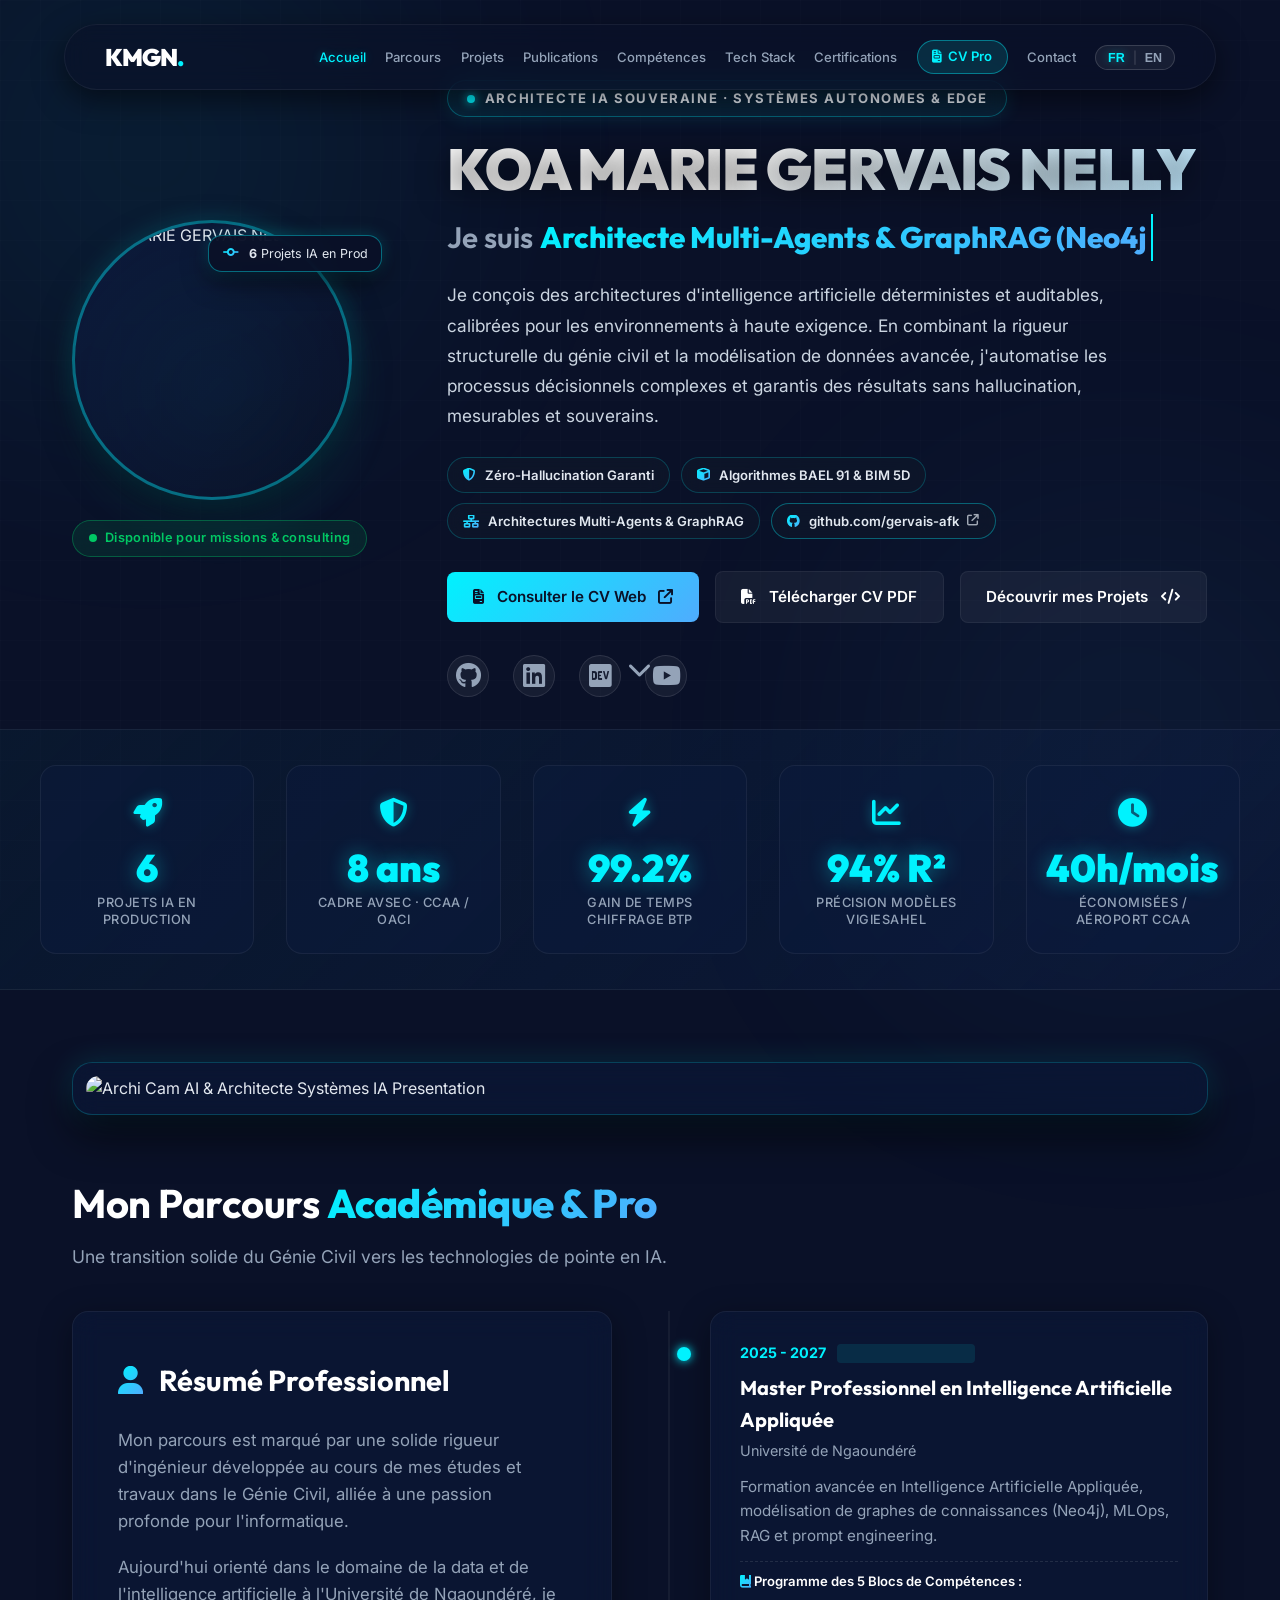
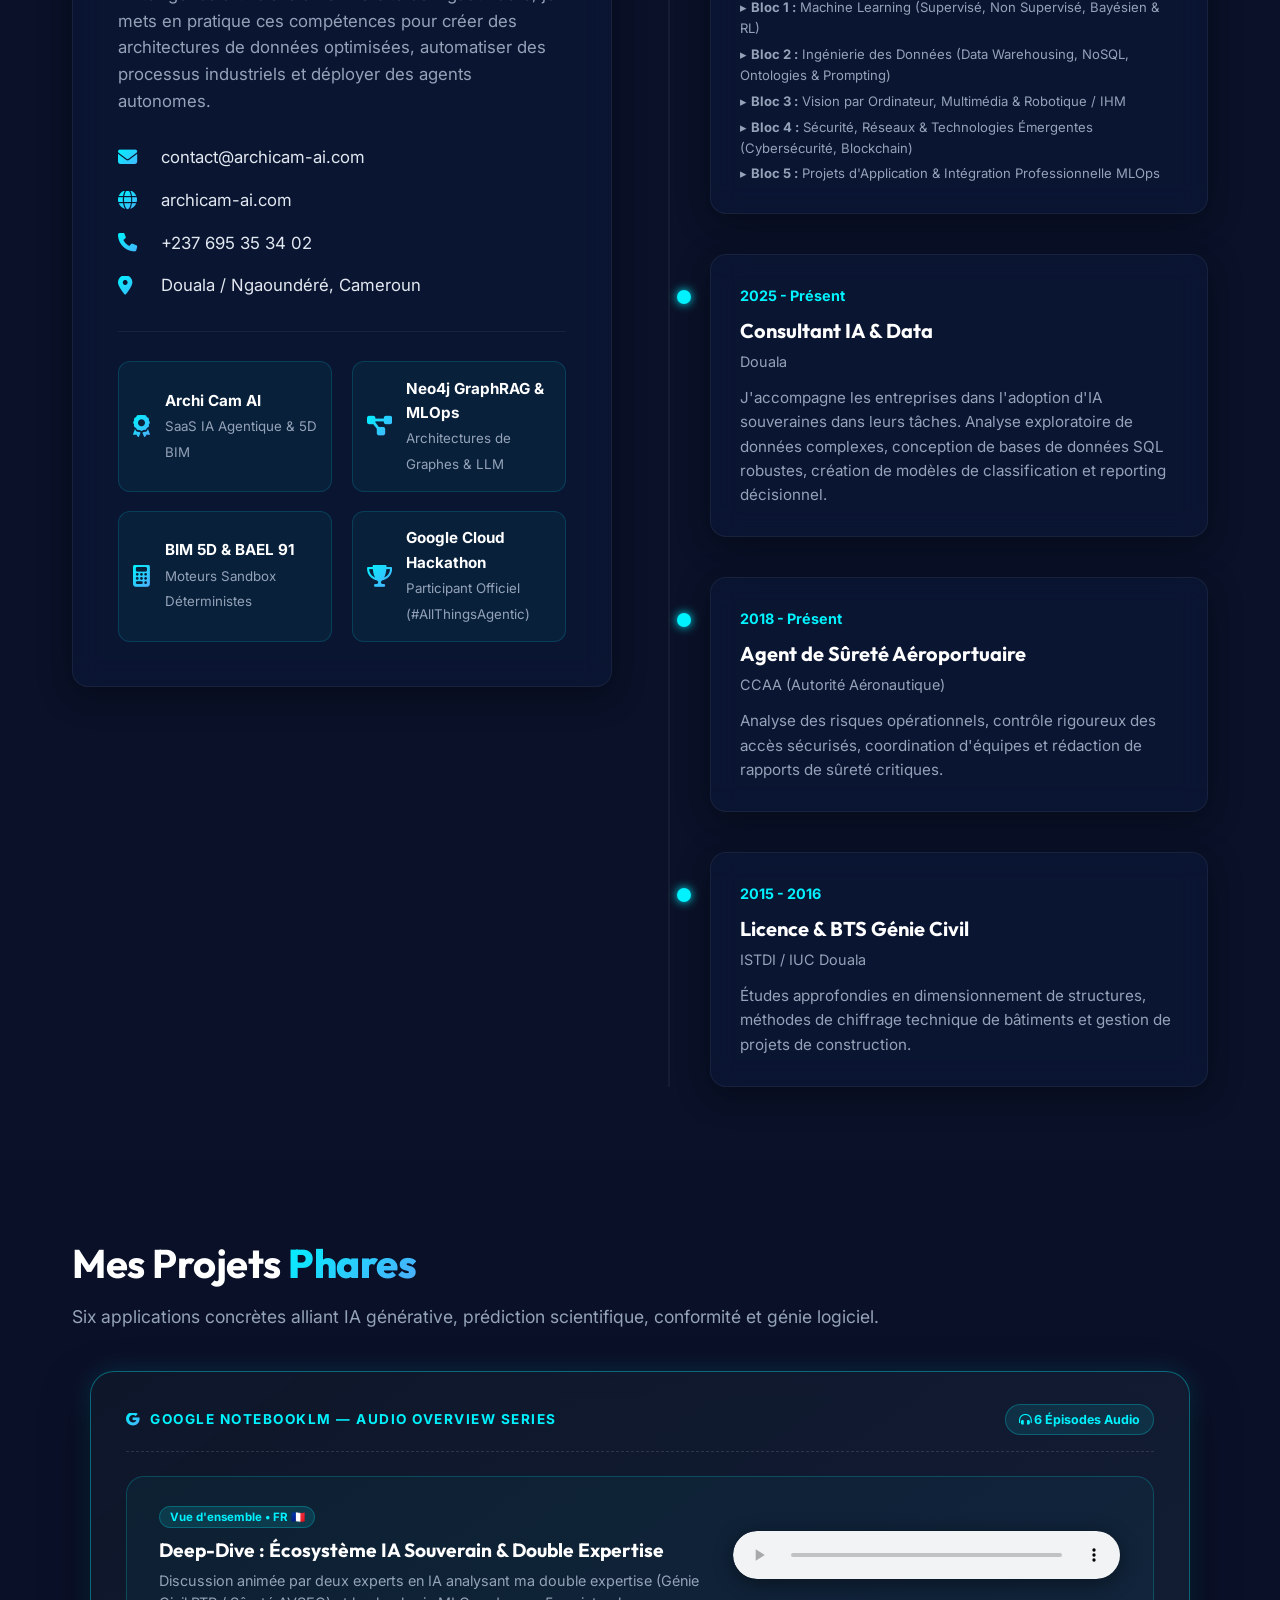
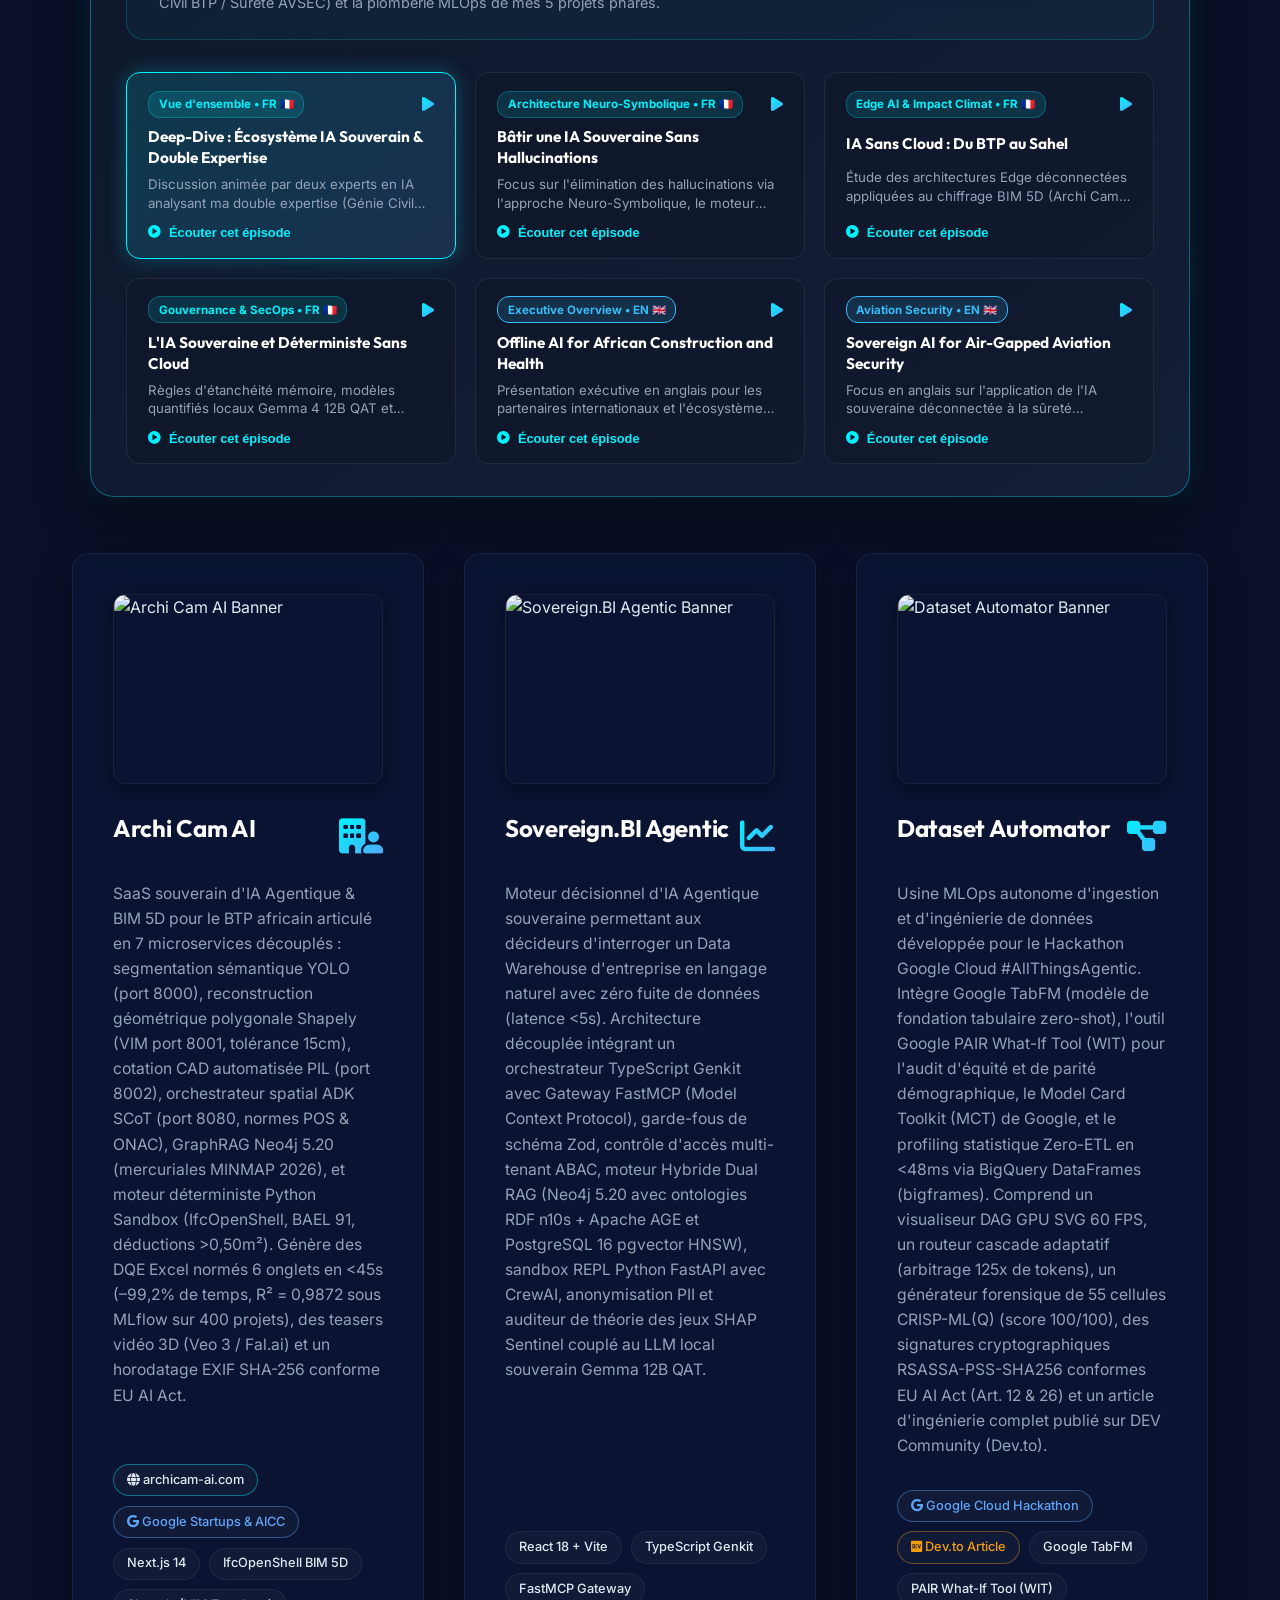
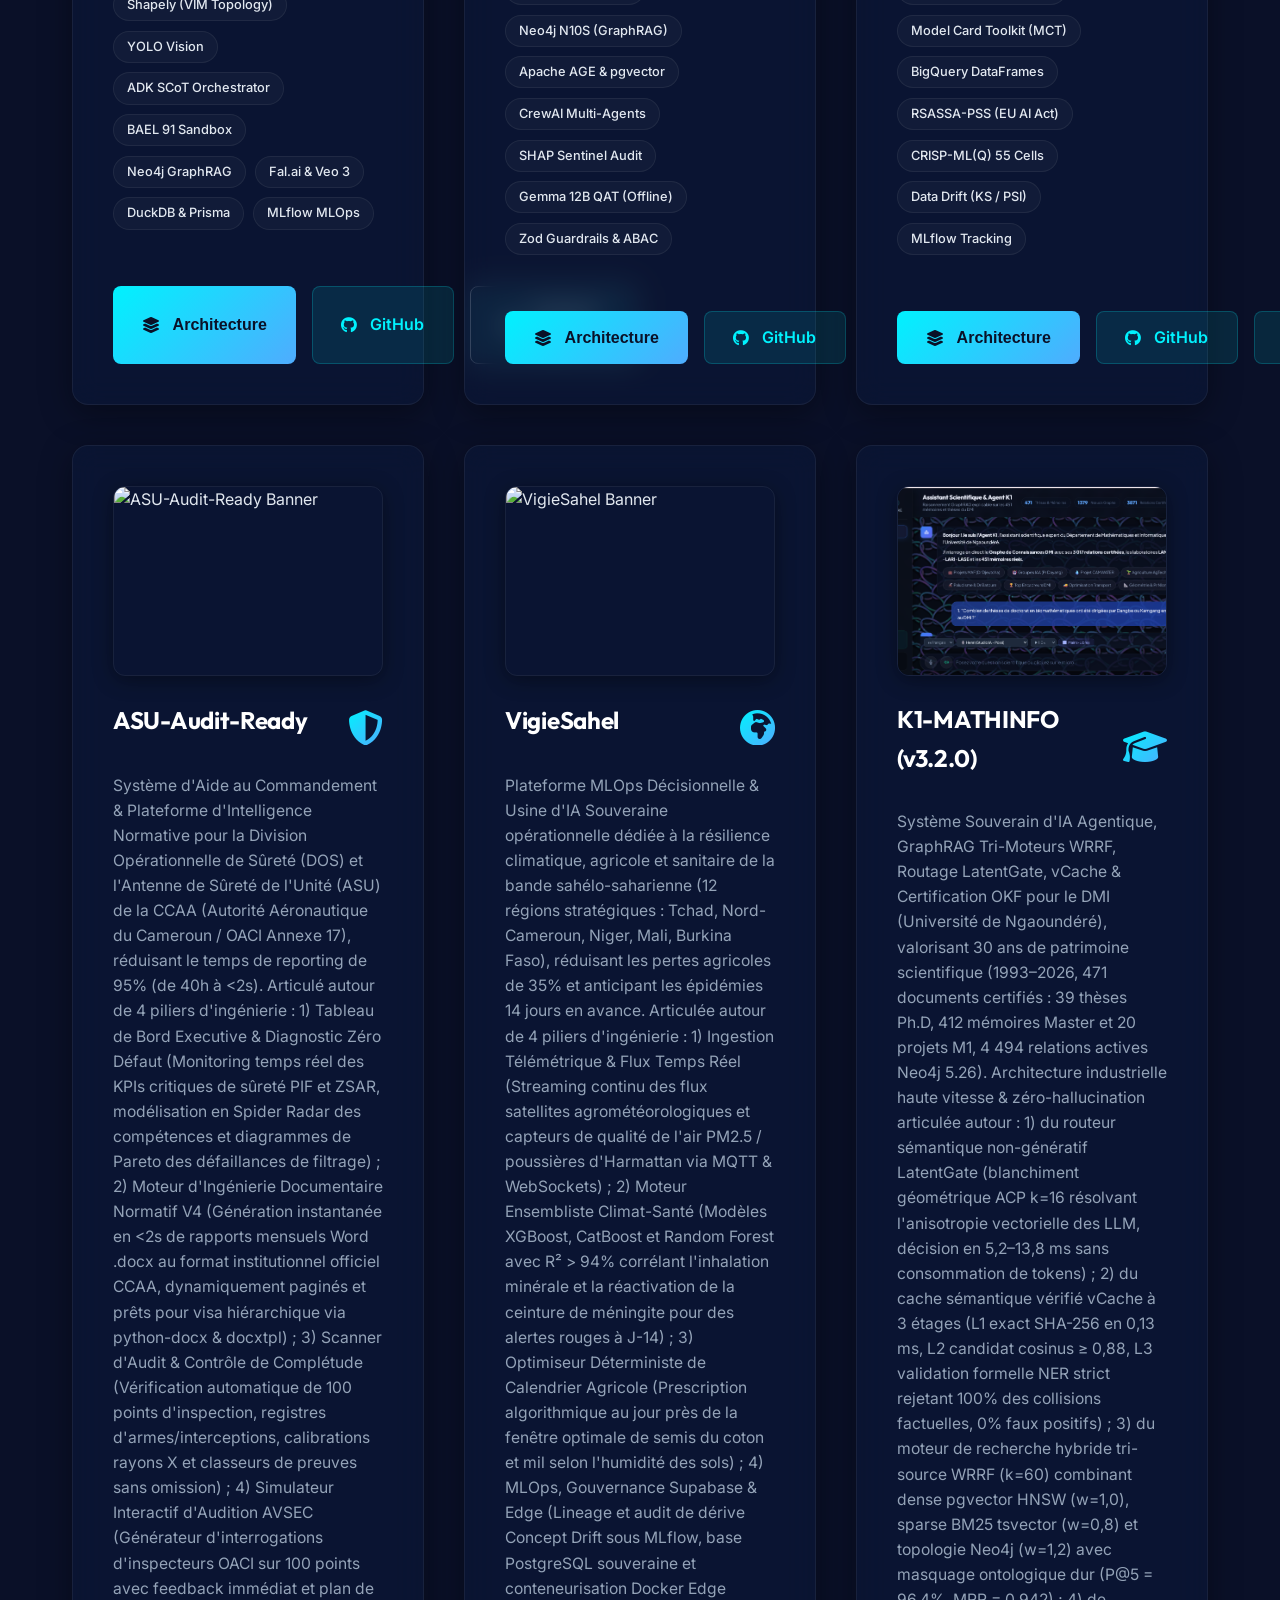
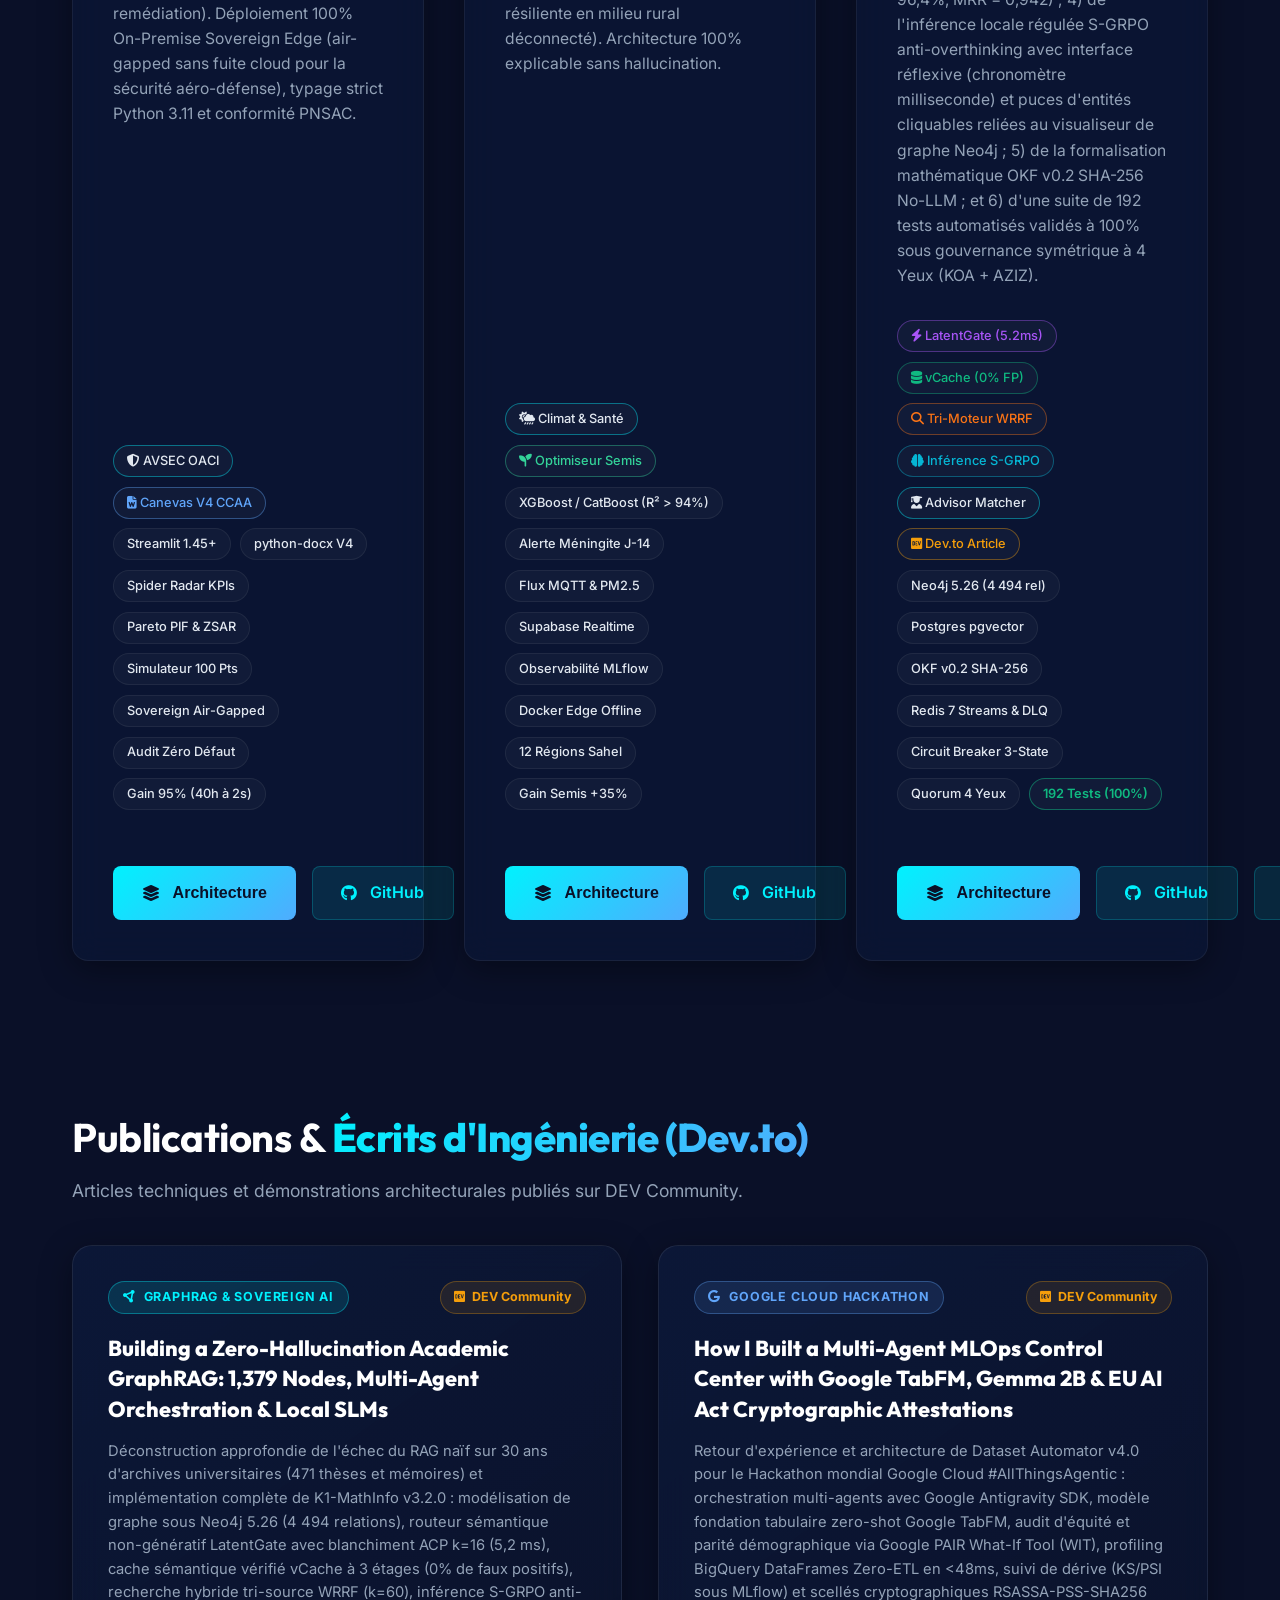
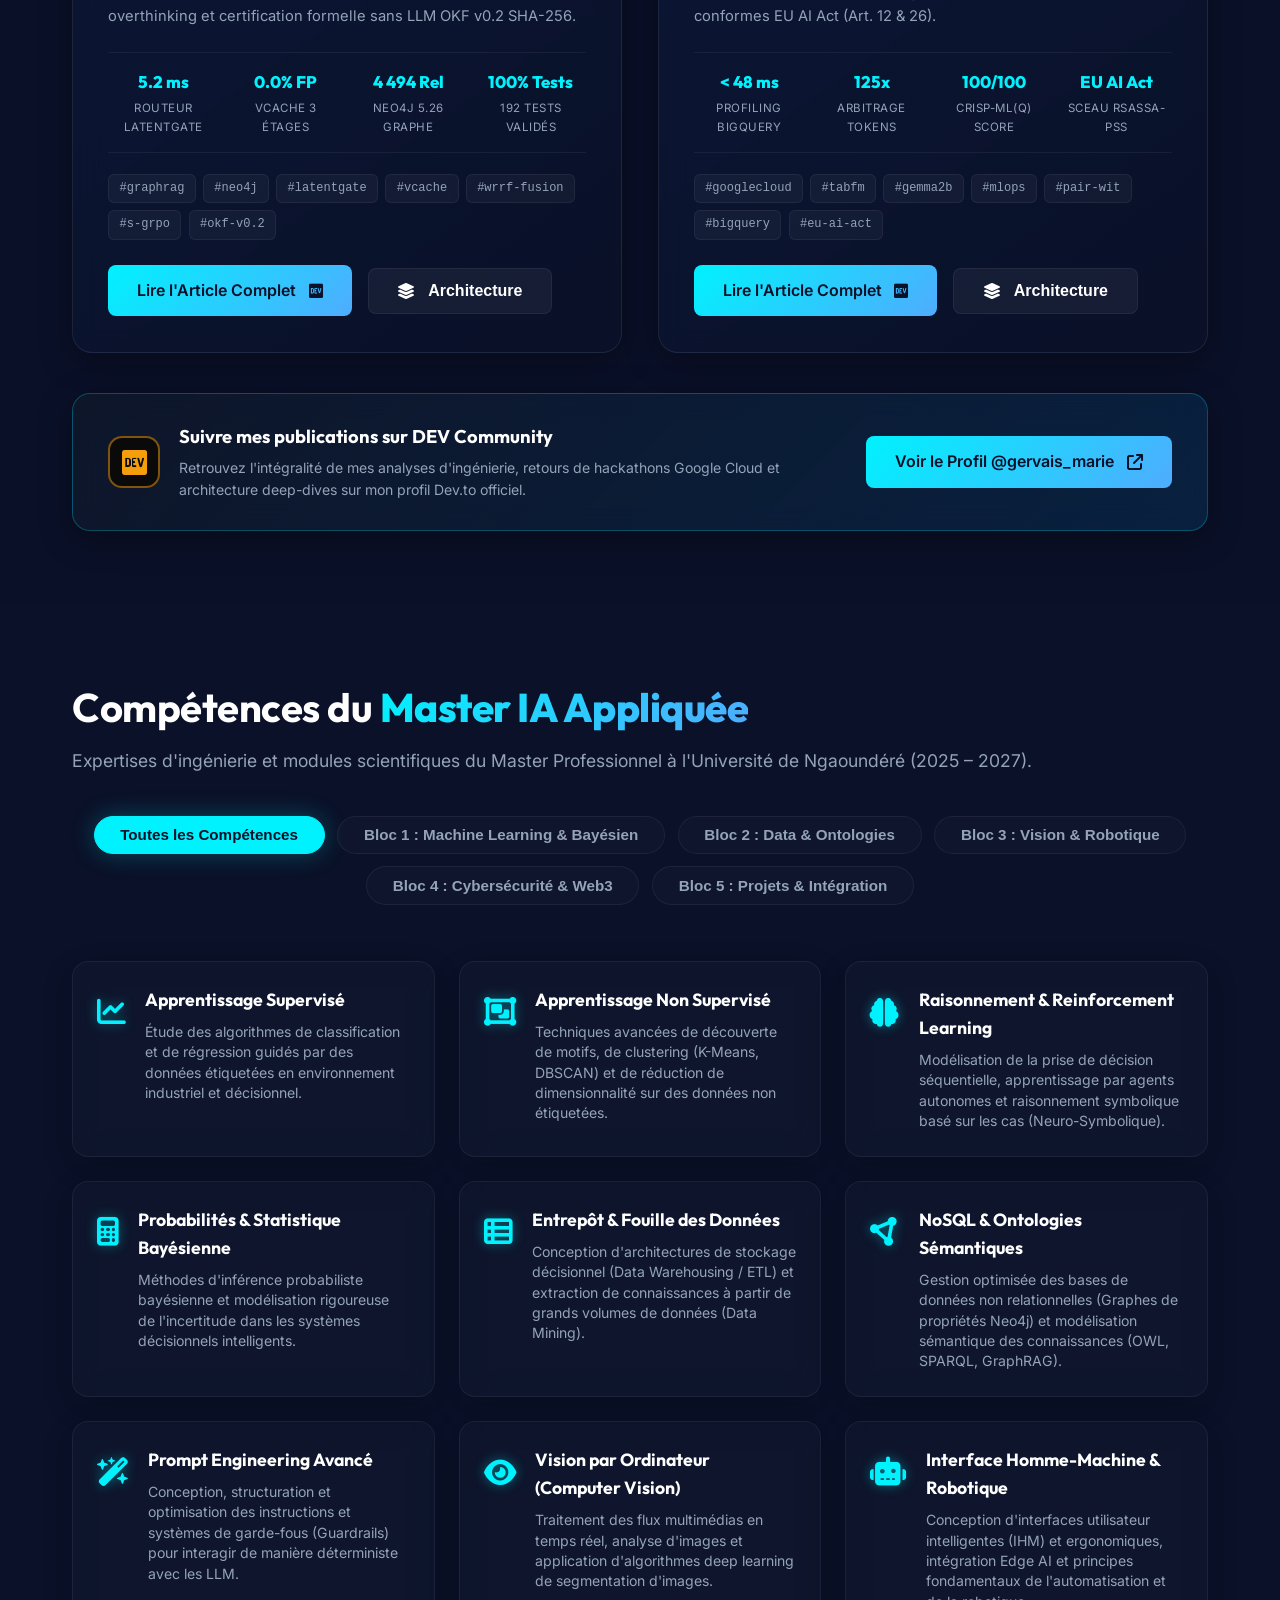
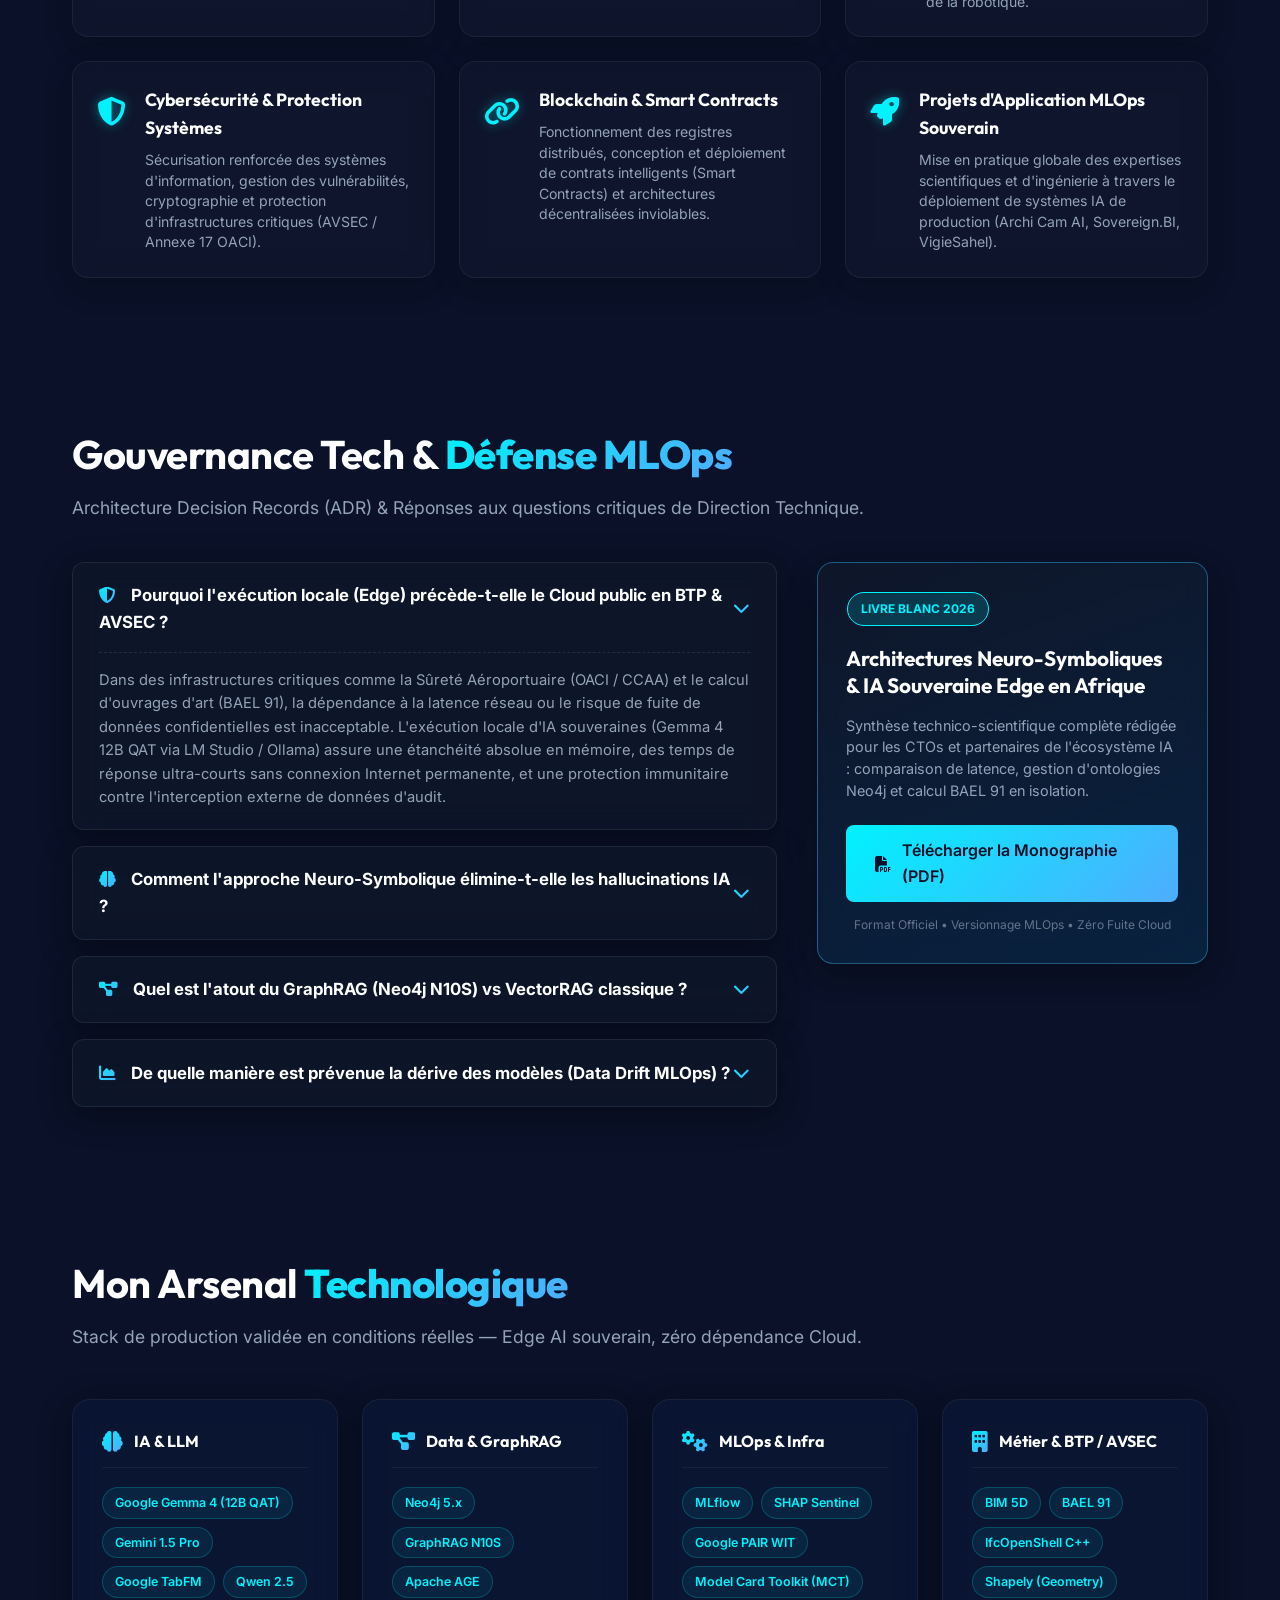
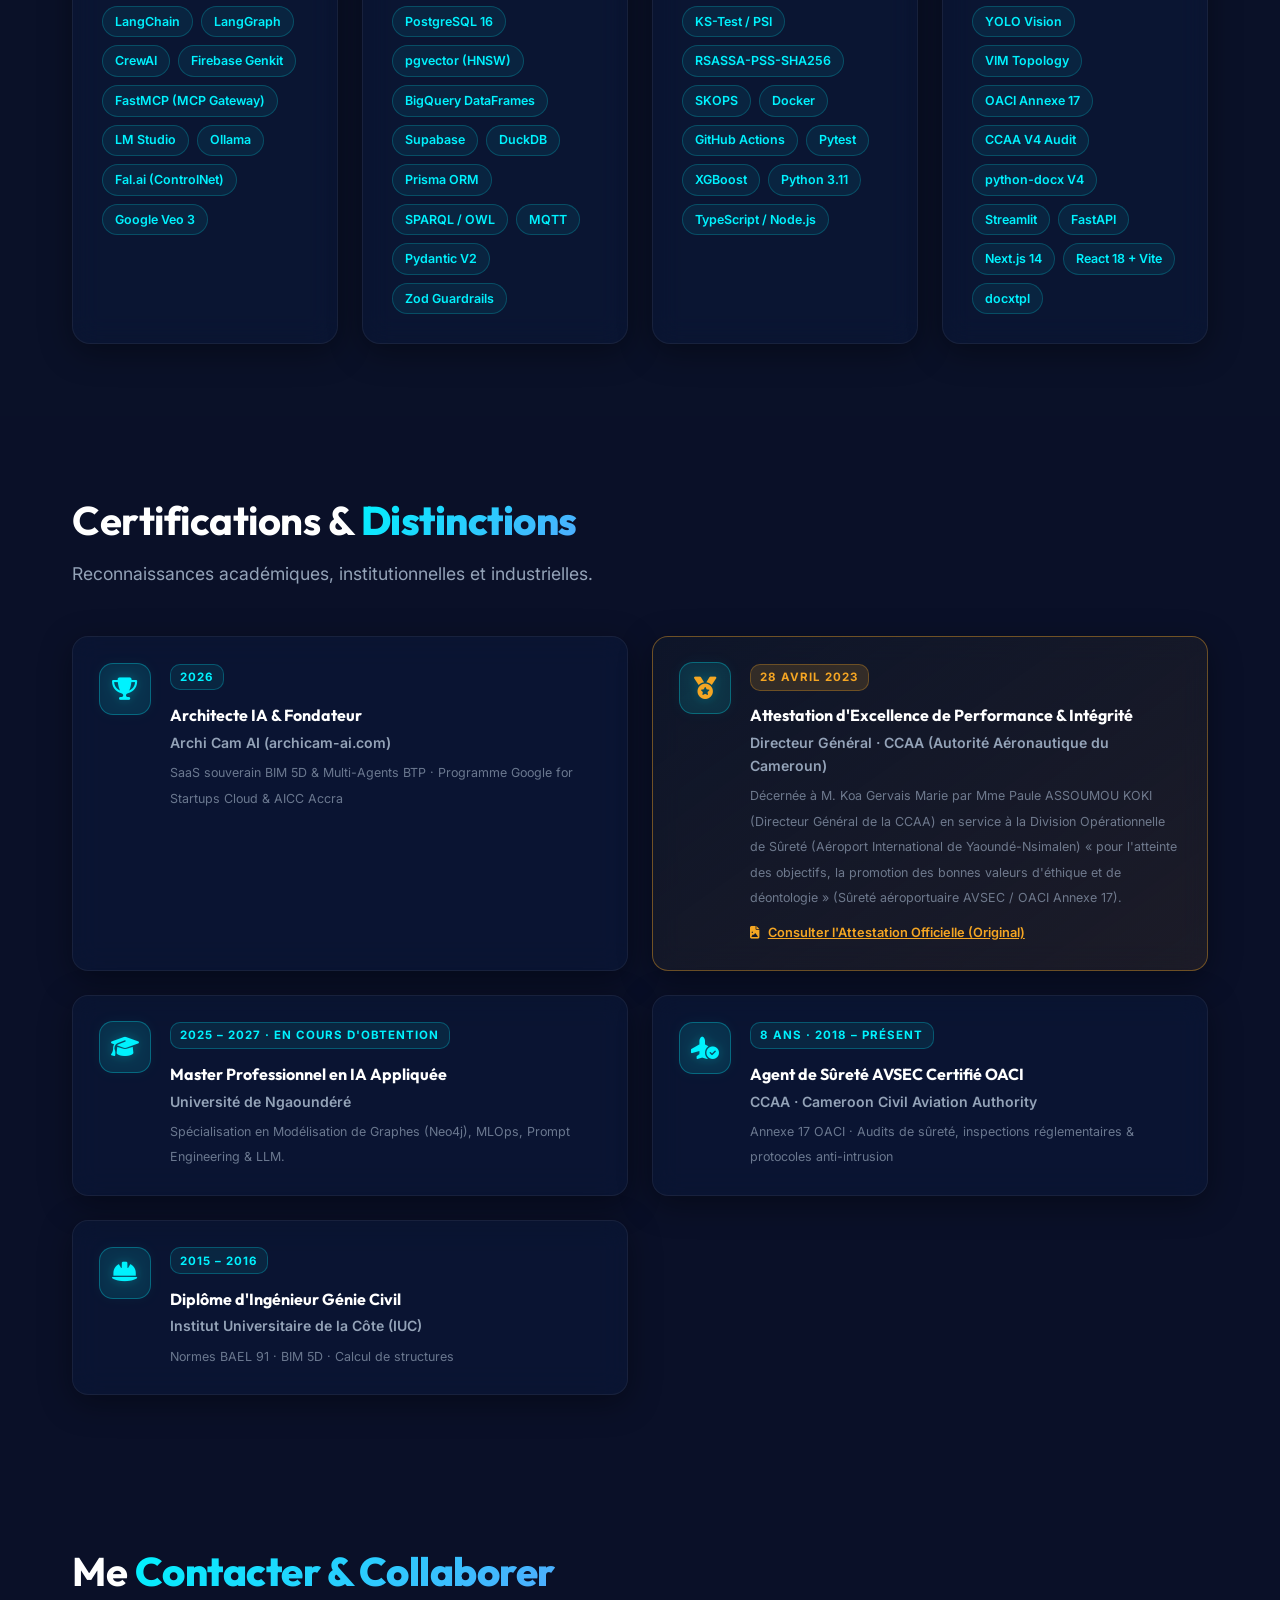
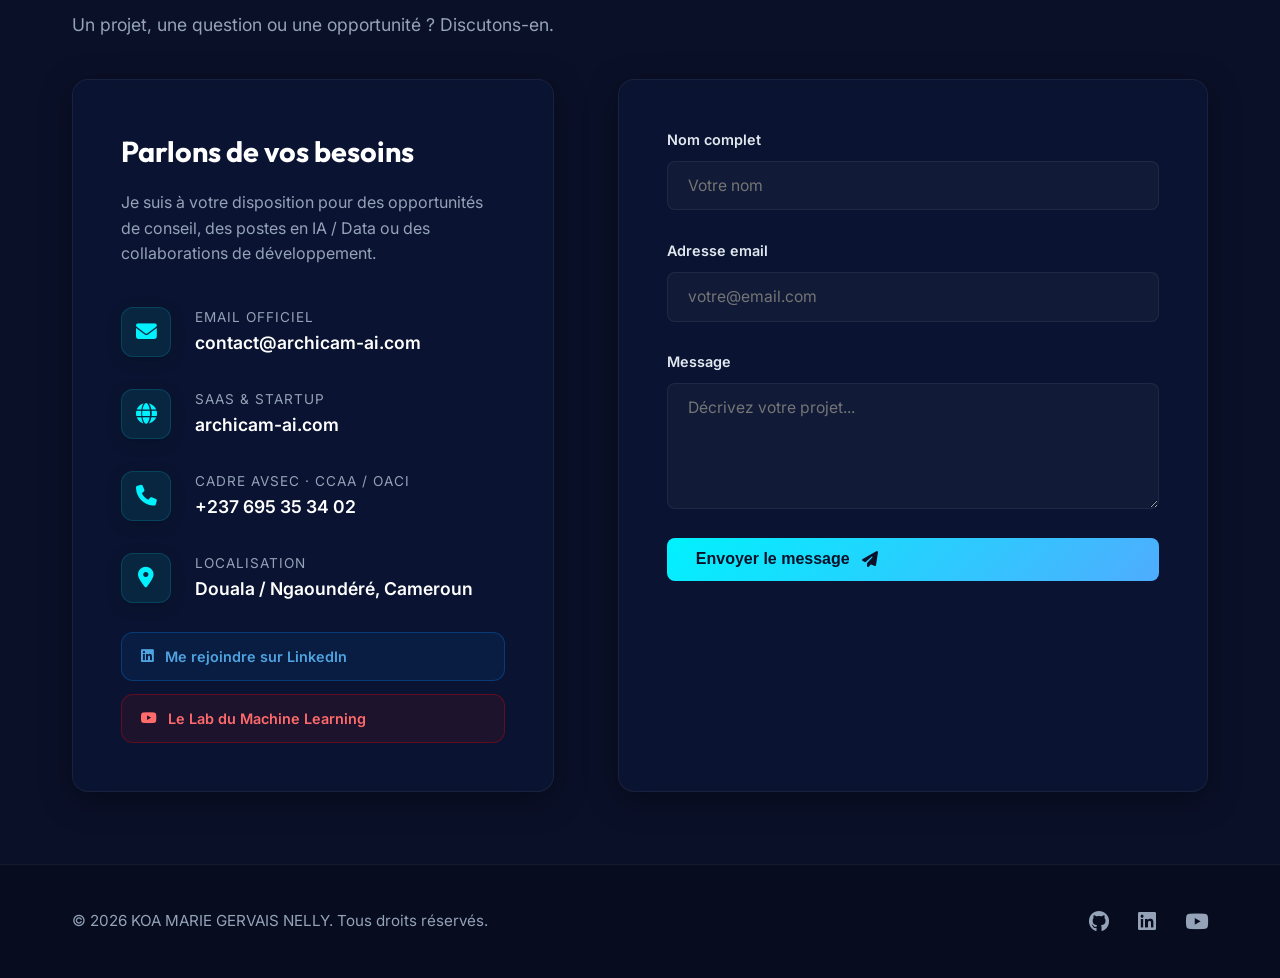
==== index.html @ c47a1c06 "feat: moderniser executive summary en Architecte Systemes IA & Data et synchroniser CVs" ====
<!DOCTYPE html>
<html lang="fr">
<head>
    <meta charset="UTF-8">
    <meta name="viewport" content="width=device-width, initial-scale=1.0">
    <title>KOA MARIE GERVAIS NELLY | Architecte Systèmes IA & Data</title>
    <meta name="description" content="Fondateur & Architecte d'Archi Cam AI. Expert en Architectures Multi-Agents, IA Souveraine, Neo4j GraphRAG, MLOps, BIM 5D et Sûreté Aviation (AVSEC CCAA).">
    <meta name="author" content="KOA MARIE GERVAIS NELLY">
    <meta name="theme-color" content="#0A1128">

    <!-- Open Graph / LinkedIn / WhatsApp / Facebook -->
    <meta property="og:type" content="website">
    <meta property="og:url" content="https://portfolio-gervais.vercel.app/">
    <meta property="og:title" content="KOA MARIE GERVAIS NELLY | Architecte Systèmes IA & Data">
    <meta property="og:description" content="Fondateur & Architecte Archi Cam AI · Neo4j GraphRAG · Edge AI Souverain · BIM 5D · AVSEC CCAA. 5 systèmes IA en production avec ROI mesurables.">
    <meta property="og:image" content="https://portfolio-gervais.vercel.app/assets/images/hero_presentation.jpeg">
    <meta property="og:image:width" content="1200">
    <meta property="og:image:height" content="630">
    <meta property="og:locale" content="fr_FR">
    <meta property="og:site_name" content="Portfolio KOA MARIE GERVAIS NELLY">

    <!-- Twitter Card -->
    <meta name="twitter:card" content="summary_large_image">
    <meta name="twitter:title" content="KOA MARIE GERVAIS NELLY | Architecte Systèmes IA & Data">
    <meta name="twitter:description" content="Fondateur & Architecte Archi Cam AI · Architecte Systèmes IA · 5 systèmes IA souverains en production.">
    <meta name="twitter:image" content="https://portfolio-gervais.vercel.app/assets/images/hero_presentation.jpeg">

    <!-- Favicon SVG -->
    <link rel="icon" type="image/svg+xml" href="data:image/svg+xml,<svg xmlns='http://www.w3.org/2000/svg' viewBox='0 0 100 100'><rect width='100' height='100' rx='20' fill='%230A1128'/><text x='50' y='68' font-family='Arial Black,sans-serif' font-size='52' font-weight='900' text-anchor='middle' fill='%2300F2FE'>G</text></svg>">

    <!-- Google Fonts -->
    <link rel="preconnect" href="https://fonts.googleapis.com">
    <link rel="preconnect" href="https://fonts.gstatic.com" crossorigin>
    <link href="https://fonts.googleapis.com/css2?family=Inter:wght@300;400;500;600;700&family=Outfit:wght@300;400;600;700;900&display=swap" rel="stylesheet">
    <!-- FontAwesome for Icons -->
    <link rel="stylesheet" href="https://cdnjs.cloudflare.com/ajax/libs/font-awesome/6.4.0/css/all.min.css">
    <!-- Custom CSS -->
    <link rel="stylesheet" href="style.css">
</head>
<body>

    <!-- Background Decoration Grid & Lights -->
    <div class="bg-glow bg-glow-1"></div>
    <div class="bg-glow bg-glow-2"></div>
    <div class="bg-grid"></div>

    <!-- Navigation Bar -->
    <nav class="navbar">
        <div class="nav-container">
            <a href="#hero" class="nav-logo">KMGN<span class="dot">.</span></a>
            <ul class="nav-links">
                <li><a href="#hero" class="active" data-i18n="nav_home">Accueil</a></li>
                <li><a href="#about" data-i18n="nav_about">Parcours</a></li>
                <li><a href="#projects" data-i18n="nav_projects">Projets</a></li>
                <li><a href="#publications" data-i18n="nav_publications">Publications</a></li>
                <li><a href="#skills" data-i18n="nav_skills">Compétences</a></li>
                <li><a href="#stack" data-i18n="nav_stack">Tech Stack</a></li>
                <li><a href="#certifications" data-i18n="nav_certifications">Certifications</a></li>
                <li><a href="cv.html" target="_blank" class="nav-cv-btn"><i class="fa-solid fa-file-invoice"></i> <span data-i18n="nav_cv">CV Pro</span></a></li>
                <li><a href="#contact" data-i18n="nav_contact">Contact</a></li>
                <li class="nav-lang-item">
                    <div class="nav-lang-switcher">
                        <button class="lang-switch-btn active" id="btnNavFr" onclick="switchLanguage('fr')">FR</button>
                        <span class="lang-divider">|</span>
                        <button class="lang-switch-btn" id="btnNavEn" onclick="switchLanguage('en')">EN</button>
                    </div>
                </li>
            </ul>
            <div class="nav-toggle" id="navToggle">
                <i class="fa-solid fa-bars"></i>
            </div>
        </div>
    </nav>

    <!-- Hero Section -->
    <section id="hero" class="hero-section">
        <div class="hero-container">
            <div class="hero-avatar-area">
                <div class="avatar-glow"></div>
                <div class="avatar-circle">
                    <img src="assets/images/profile_headshot_circular.jpeg" alt="KOA MARIE GERVAIS NELLY" class="hero-avatar-img">
                </div>
                <div class="avatar-floating-badge">
                    <i class="fa-solid fa-code-commit text-neon"></i>
                    <span><strong>6</strong> Projets IA en Prod</span>
                </div>
                <div class="availability-badge">
                    <span class="availability-dot"></span>
                    <span data-i18n="status_badge">Disponible pour missions &amp; consulting</span>
                </div>
            </div>
            <div class="hero-content">
                <div class="hero-tag-badge">
                    <span class="tag-pulse-dot"></span>
                    <span class="hero-tag" data-i18n="hero_tag">Architecte IA Souveraine · Systèmes Autonomes &amp; Edge</span>
                </div>
                <h1 class="hero-title">KOA MARIE GERVAIS NELLY</h1>
                <h2 class="hero-subtitle"><span data-i18n="hero_subtitle_prefix">Je suis </span><span id="typewriter" class="text-neon"></span></h2>
                <p class="hero-description" data-i18n="hero_desc">
                    Je conçois des architectures d'intelligence artificielle déterministes et auditables, calibrées pour les environnements à haute exigence. En combinant la rigueur structurelle du génie civil et la modélisation de données avancée, j'automatise les processus décisionnels complexes et garantis des résultats sans hallucination, mesurables et souverains.
                </p>
                <div class="hero-pills">
                    <span class="hero-pill"><i class="fa-solid fa-shield-halved text-neon"></i> <span data-i18n="hero_pill_1">Zéro-Hallucination Garanti</span></span>
                    <span class="hero-pill"><i class="fa-solid fa-cube text-neon"></i> <span data-i18n="hero_pill_2">Algorithmes BAEL 91 &amp; BIM 5D</span></span>
                    <span class="hero-pill"><i class="fa-solid fa-network-wired text-neon"></i> <span data-i18n="hero_pill_3">Architectures Multi-Agents &amp; GraphRAG</span></span>
                    <a href="https://github.com/gervais-afk" target="_blank" class="hero-pill hero-pill-link"><i class="fa-brands fa-github text-neon"></i> <span>github.com/gervais-afk</span> <i class="fa-solid fa-arrow-up-right-from-square pill-arrow"></i></a>
                </div>
                <div class="hero-buttons">
                    <a href="cv.html" target="_blank" class="btn btn-primary"><i class="fa-solid fa-file-invoice"></i> <span data-i18n="btn_cv_web">Consulter le CV Web</span> <i class="fa-solid fa-arrow-up-right-from-square"></i></a>
                    <a id="heroDownloadCv" href="KOA_MARIE_GERVAIS_NELLY_CV%20FR.pdf" target="_blank" class="btn btn-secondary"><i class="fa-solid fa-file-pdf"></i> <span data-i18n="btn_cv_pdf">Télécharger CV PDF</span></a>
                    <a href="#projects" class="btn btn-secondary"><span data-i18n="btn_projects">Découvrir mes Projets</span> <i class="fa-solid fa-code"></i></a>
                </div>
                <div class="hero-social-icons">
                    <a href="https://github.com/gervais-afk" target="_blank" title="GitHub - gervais-afk"><i class="fa-brands fa-github"></i></a>
                    <a href="https://www.linkedin.com/in/marie-gervais-koa" target="_blank" title="LinkedIn - Gervais Koa" class="linkedin-link"><i class="fa-brands fa-linkedin"></i></a>
                    <a href="https://dev.to/gervais_marie" target="_blank" title="DEV Community - Gervais Marie" class="devto-link"><i class="fa-brands fa-dev"></i></a>
                    <a href="https://www.youtube.com/channel/UCghSe-2vRGK4NOM7LLPyOAw" target="_blank" title="YouTube - Le Lab du Machine Learning" class="youtube-link"><i class="fa-brands fa-youtube"></i></a>
                </div>
            </div>
        </div>
        <div class="scroll-down">
            <a href="#about"><i class="fa-solid fa-chevron-down"></i></a>
        </div>
    </section>

    <!-- ===== STATS COUNTER SECTION ===== -->
    <section class="stats-section">
        <div class="stats-container">
            <div class="stat-item animate-on-scroll">
                <div class="stat-icon"><i class="fa-solid fa-rocket"></i></div>
                <div class="stat-number" data-target="6" data-suffix="">0</div>
                <div class="stat-label" data-i18n="stat_1_label">Projets IA en Production</div>
            </div>
            <div class="stat-item animate-on-scroll">
                <div class="stat-icon"><i class="fa-solid fa-shield-halved"></i></div>
                <div class="stat-number" data-target="8" data-suffix=" ans">0</div>
                <div class="stat-label" data-i18n="stat_2_label">Cadre AVSEC · CCAA / OACI</div>
            </div>
            <div class="stat-item animate-on-scroll">
                <div class="stat-icon"><i class="fa-solid fa-bolt"></i></div>
                <div class="stat-number" data-target="99" data-suffix=".2%">0</div>
                <div class="stat-label" data-i18n="stat_3_label">Gain de temps chiffrage BTP</div>
            </div>
            <div class="stat-item animate-on-scroll">
                <div class="stat-icon"><i class="fa-solid fa-chart-line"></i></div>
                <div class="stat-number" data-target="94" data-suffix="% R²">0</div>
                <div class="stat-label" data-i18n="stat_4_label">Précision modèles VigieSahel</div>
            </div>
            <div class="stat-item animate-on-scroll">
                <div class="stat-icon"><i class="fa-solid fa-clock"></i></div>
                <div class="stat-number" data-target="40" data-suffix="h/mois">0</div>
                <div class="stat-label" data-i18n="stat_5_label">Économisées / Aéroport CCAA</div>
            </div>
        </div>
    </section>

    <!-- About & Timeline Section -->
    <section id="about" class="section">
        <div class="container">
            <!-- Feature Hero Presentation Banner -->
            <div class="hero-presentation-banner glass text-center mb-5">
                <img src="assets/images/hero_presentation.jpeg" alt="Archi Cam AI &amp; Architecte Systèmes IA Presentation" class="hero-presentation-img">
            </div>

            <h2 class="section-title text-center" data-i18n="about_title">Mon Parcours <span class="text-neon">Académique &amp; Pro</span></h2>
            <p class="section-subtitle text-center" data-i18n="about_subtitle">Une transition solide du Génie Civil vers les technologies de pointe en IA.</p>
            
            <div class="about-grid">
                <div class="about-card glass">
                    <h3><i class="fa-solid fa-user text-neon"></i> <span data-i18n="about_summary_title">Résumé Professionnel</span></h3>
                    <p data-i18n="about_p1">
                        Mon parcours est marqué par une solide rigueur d'ingénieur développée au cours de mes études et travaux dans le Génie Civil, alliée à une passion profonde pour l'informatique. 
                    </p>
                    <p data-i18n="about_p2">
                        Aujourd'hui orienté dans le domaine de la data et de l'intelligence artificielle à l'Université de Ngaoundéré, je mets en pratique ces compétences pour créer des architectures de données optimisées, automatiser des processus industriels et déployer des agents autonomes.
                    </p>
                    <div class="personal-info">
                        <div class="info-item"><i class="fa-solid fa-envelope text-neon"></i> <span>contact@archicam-ai.com</span></div>
                        <div class="info-item"><i class="fa-solid fa-globe text-neon"></i> <span>archicam-ai.com</span></div>
                        <div class="info-item"><i class="fa-solid fa-phone text-neon"></i> <span>+237 695 35 34 02</span></div>
                        <div class="info-item"><i class="fa-solid fa-location-dot text-neon"></i> <span data-i18n="about_loc">Douala / Ngaoundéré, Cameroun</span></div>
                    </div>

                    <!-- Key Highlights & Metrics Badge Block -->
                    <div class="about-metrics-block">
                        <div class="metric-badge-item">
                            <i class="fa-solid fa-award text-neon"></i>
                            <div>
                                <strong style="color:#FFFFFF; display:block; font-size:0.95rem;" data-i18n="about_m1_title">Archi Cam AI</strong>
                                <small style="color:var(--text-muted);" data-i18n="about_m1_sub">SaaS IA Agentique &amp; 5D BIM</small>
                            </div>
                        </div>
                        <div class="metric-badge-item">
                            <i class="fa-solid fa-diagram-project text-neon"></i>
                            <div>
                                <strong style="color:#FFFFFF; display:block; font-size:0.95rem;" data-i18n="about_m2_title">Neo4j GraphRAG &amp; MLOps</strong>
                                <small style="color:var(--text-muted);" data-i18n="about_m2_sub">Architectures de Graphes &amp; LLM</small>
                            </div>
                        </div>
                        <div class="metric-badge-item">
                            <i class="fa-solid fa-calculator text-neon"></i>
                            <div>
                                <strong style="color:#FFFFFF; display:block; font-size:0.95rem;" data-i18n="about_m3_title">BIM 5D &amp; BAEL 91</strong>
                                <small style="color:var(--text-muted);" data-i18n="about_m3_sub">Moteurs Sandbox Déterministes</small>
                            </div>
                        </div>
                        <div class="metric-badge-item">
                            <i class="fa-solid fa-trophy text-neon"></i>
                            <div>
                                <strong style="color:#FFFFFF; display:block; font-size:0.95rem;" data-i18n="about_m4_title">Google Cloud Hackathon</strong>
                                <small style="color:var(--text-muted);" data-i18n="about_m4_sub">Candidature Officielle (#AllThingsAgentic)</small>
                            </div>
                        </div>
                    </div>
                </div>

                <div class="timeline-container">
                    <!-- Timeline Item 1 -->
                    <div class="timeline-item glass">
                        <div class="timeline-dot"></div>
                        <div class="timeline-date">2025 - 2027 <span class="badge-status text-neon" style="font-size: 0.75rem; background: rgba(0, 242, 254, 0.1); padding: 0.15rem 0.4rem; border-radius: 4px; margin-left: 0.5rem;" data-i18n="about_badge_status">En cours d'obtention</span></div>
                        <h4 class="timeline-title" data-i18n="t1_title">Master Professionnel en Intelligence Artificielle Appliquée</h4>
                        <span class="timeline-location" data-i18n="t1_school">Université de Ngaoundéré</span>
                        <p data-i18n="t1_desc">Formation avancée en Intelligence Artificielle Appliquée, modélisation de graphes de connaissances (Neo4j), MLOps, RAG et prompt engineering.</p>
                        <div class="course-list" style="margin-top: 0.8rem; font-size: 0.82rem; border-top: 1px dashed rgba(255,255,255,0.1); padding-top: 0.6rem;">
                            <div style="font-weight: 600; color: #FFFFFF; margin-bottom: 0.3rem;"><i class="fa-solid fa-book-bookmark text-neon"></i> <span data-i18n="t1_blocs_title">Programme des 5 Blocs de Compétences :</span></div>
                            <ul style="list-style: none; padding-left: 0; display: grid; grid-template-columns: 1fr; gap: 0.3rem; color: var(--text-muted);">
                                <li data-i18n="t1_b1">▸ <strong>Bloc 1 :</strong> Machine Learning (Supervisé, Non Supervisé, Bayésien &amp; RL)</li>
                                <li data-i18n="t1_b2">▸ <strong>Bloc 2 :</strong> Ingénierie des Données (Data Warehousing, NoSQL, Ontologies &amp; Prompting)</li>
                                <li data-i18n="t1_b3">▸ <strong>Bloc 3 :</strong> Vision par Ordinateur, Multimédia &amp; Robotique / IHM</li>
                                <li data-i18n="t1_b4">▸ <strong>Bloc 4 :</strong> Sécurité, Réseaux &amp; Technologies Émergentes (Cybersécurité, Blockchain)</li>
                                <li data-i18n="t1_b5">▸ <strong>Bloc 5 :</strong> Projets d'Application &amp; Intégration Professionnelle MLOps</li>
                            </ul>
                        </div>
                    </div>

                    <!-- Timeline Item 2 -->
                    <div class="timeline-item glass">
                        <div class="timeline-dot"></div>
                        <div class="timeline-date" data-i18n="t2_date">2025 - Présent</div>
                        <h4 class="timeline-title" data-i18n="t2_title">Consultant IA &amp; Data</h4>
                        <span class="timeline-location" data-i18n="t2_loc">Douala</span>
                        <p data-i18n="t2_desc">J'accompagne les entreprises dans l'adoption d'IA souveraines dans leurs tâches. Analyse exploratoire de données complexes, conception de bases de données SQL robustes, création de modèles de classification et reporting décisionnel.</p>
                    </div>

                    <!-- Timeline Item 3 -->
                    <div class="timeline-item glass">
                        <div class="timeline-dot"></div>
                        <div class="timeline-date" data-i18n="t3_date">2018 - Présent</div>
                        <h4 class="timeline-title" data-i18n="t3_title">Agent de Sûreté Aéroportuaire</h4>
                        <span class="timeline-location" data-i18n="t3_loc">CCAA (Autorité Aéronautique)</span>
                        <p data-i18n="t3_desc">Analyse des risques opérationnels, contrôle rigoureux des accès sécurisés, coordination d'équipes et rédaction de rapports de sûreté critiques.</p>
                    </div>

                    <!-- Timeline Item 4 -->
                    <div class="timeline-item glass">
                        <div class="timeline-dot"></div>
                        <div class="timeline-date" data-i18n="t4_date">2015 - 2016</div>
                        <h4 class="timeline-title" data-i18n="t4_title">Licence &amp; BTS Génie Civil</h4>
                        <span class="timeline-location" data-i18n="t4_loc">ISTDI / IUC Douala</span>
                        <p data-i18n="t4_desc">Études approfondies en dimensionnement de structures, méthodes de chiffrage technique de bâtiments et gestion de projets de construction.</p>
                    </div>
                </div>
            </div>
        </div>
    </section>

    <!-- Projects Section -->
    <section id="projects" class="section alt-bg">
        <div class="container">
            <h2 class="section-title text-center" data-i18n="projects_title">Mes Projets <span class="text-neon">Phares</span></h2>
            <p class="section-subtitle text-center" data-i18n="projects_subtitle">Cinq applications concrètes alliant IA générative, prédiction scientifique, conformité et génie logiciel.</p>

            <!-- Google NotebookLM Podcast Hub & Playlist (6 Episodes) -->
            <div class="podcast-hub-wrapper glass">
                <div class="podcast-hub-header">
                    <span class="podcast-hub-title-badge">
                        <i class="fa-brands fa-google text-neon"></i> <span data-i18n="podcast_hub_badge">Google NotebookLM — Audio Overview Series</span>
                    </span>
                    <span class="podcast-hub-counter"><i class="fa-solid fa-headphones-simple"></i> <span data-i18n="podcast_hub_counter">6 Épisodes Audio</span></span>
                </div>

                <!-- Main Active Player Banner -->
                <div class="podcast-main-player">
                    <div class="podcast-main-info">
                        <span class="track-lang-tag" id="mainTrackTag" data-i18n="pod_t1_tag">Vue d'ensemble • FR 🇫🇷</span>
                        <h4 id="mainTrackTitle" data-i18n="pod_t1_title">Deep-Dive : Écosystème IA Souverain &amp; Double Expertise</h4>
                        <p id="mainTrackDesc" data-i18n="pod_t1_desc">Discussion animée par deux experts en IA analysant ma double expertise (Génie Civil BTP / Sûreté AVSEC) et la plomberie MLOps de mes 5 projets phares.</p>
                    </div>
                    <div class="podcast-main-controls">
                        <audio id="podcastAudioPlayer" controls style="width: 100%; height: 48px;">
                            <source id="podcastAudioSource" src="assets/audio/podcast_notebooklm_deep_dive.m4a" type="audio/mp4">
                            Votre navigateur ne supporte pas l'élément audio HTML5.
                        </audio>
                    </div>
                </div>

                <!-- Playlist Grid (6 Episodes) -->
                <div class="podcast-playlist-grid">
                    <!-- Track 1 -->
                    <div class="podcast-track-card active" onclick="playPodcastTrack(0, 'assets/audio/podcast_notebooklm_deep_dive.m4a', 'pod_t1_title', 'pod_t1_tag', 'pod_t1_desc')">
                        <div class="track-card-top">
                            <span class="track-lang-tag" data-i18n="pod_t1_tag">Vue d'ensemble • FR 🇫🇷</span>
                            <i class="fa-solid fa-play text-neon"></i>
                        </div>
                        <h5 class="track-card-title" data-i18n="pod_t1_title">Deep-Dive : Écosystème IA Souverain &amp; Double Expertise</h5>
                        <p class="track-card-desc" data-i18n="pod_t1_desc">Discussion animée par deux experts en IA analysant ma double expertise et les 5 projets.</p>
                        <button class="track-card-btn"><i class="fa-solid fa-circle-play"></i> <span data-i18n="podcast_play_now">Écouter cet épisode</span></button>
                    </div>

                    <!-- Track 2 -->
                    <div class="podcast-track-card" onclick="playPodcastTrack(1, 'assets/audio/Bâtir_une_IA_souveraine_sans_hallucinations.m4a', 'pod_t2_title', 'pod_t2_tag', 'pod_t2_desc')">
                        <div class="track-card-top">
                            <span class="track-lang-tag" data-i18n="pod_t2_tag">Architecture Neuro-Symbolique • FR 🇫🇷</span>
                            <i class="fa-solid fa-play text-neon"></i>
                        </div>
                        <h5 class="track-card-title" data-i18n="pod_t2_title">Bâtir une IA Souveraine Sans Hallucinations</h5>
                        <p class="track-card-desc" data-i18n="pod_t2_desc">Focus sur l'élimination des hallucinations via l'approche Neuro-Symbolique et moteurs déterministes.</p>
                        <button class="track-card-btn"><i class="fa-solid fa-circle-play"></i> <span data-i18n="podcast_play_now">Écouter cet épisode</span></button>
                    </div>

                    <!-- Track 3 -->
                    <div class="podcast-track-card" onclick="playPodcastTrack(2, 'assets/audio/IA_sans_cloud_du_BTP_au_Sahel.m4a', 'pod_t3_title', 'pod_t3_tag', 'pod_t3_desc')">
                        <div class="track-card-top">
                            <span class="track-lang-tag" data-i18n="pod_t3_tag">Edge AI &amp; Impact Climat • FR 🇫🇷</span>
                            <i class="fa-solid fa-play text-neon"></i>
                        </div>
                        <h5 class="track-card-title" data-i18n="pod_t3_title">IA Sans Cloud : Du BTP au Sahel</h5>
                        <p class="track-card-desc" data-i18n="pod_t3_desc">Étude des architectures Edge déconnectées appliquées au chiffrage BIM 5D et VigieSahel.</p>
                        <button class="track-card-btn"><i class="fa-solid fa-circle-play"></i> <span data-i18n="podcast_play_now">Écouter cet épisode</span></button>
                    </div>

                    <!-- Track 4 -->
                    <div class="podcast-track-card" onclick="playPodcastTrack(3, 'assets/audio/L’IA_souveraine_et_déterministe_sans_cloud.m4a', 'pod_t4_title', 'pod_t4_tag', 'pod_t4_desc')">
                        <div class="track-card-top">
                            <span class="track-lang-tag" data-i18n="pod_t4_tag">Gouvernance &amp; SecOps • FR 🇫🇷</span>
                            <i class="fa-solid fa-play text-neon"></i>
                        </div>
                        <h5 class="track-card-title" data-i18n="pod_t4_title">L'IA Souveraine et Déterministe Sans Cloud</h5>
                        <p class="track-card-desc" data-i18n="pod_t4_desc">Règles d'étanchéité mémoire, Gemma 4 12B QAT local et protection des données d'audit.</p>
                        <button class="track-card-btn"><i class="fa-solid fa-circle-play"></i> <span data-i18n="podcast_play_now">Écouter cet épisode</span></button>
                    </div>

                    <!-- Track 5 -->
                    <div class="podcast-track-card" onclick="playPodcastTrack(4, 'assets/audio/Offline_AI_for_African_Construction_and_Health.m4a', 'pod_t5_title', 'pod_t5_tag', 'pod_t5_desc')">
                        <div class="track-card-top">
                            <span class="track-lang-tag" style="background: rgba(56, 189, 248, 0.15); border-color: #38BDF8; color: #38BDF8;" data-i18n="pod_t5_tag">Executive Overview • EN 🇬🇧</span>
                            <i class="fa-solid fa-play text-neon"></i>
                        </div>
                        <h5 class="track-card-title" data-i18n="pod_t5_title">Offline AI for African Construction and Health</h5>
                        <p class="track-card-desc" data-i18n="pod_t5_desc">Executive audio synthesis in English engineered for international partners, CTOs &amp; Google Cloud AI ecosystem.</p>
                        <button class="track-card-btn"><i class="fa-solid fa-circle-play"></i> <span data-i18n="podcast_play_now">Écouter cet épisode</span></button>
                    </div>

                    <!-- Track 6 -->
                    <div class="podcast-track-card" onclick="playPodcastTrack(5, 'assets/audio/Sovereign_AI_for_air-gapped_aviation_security.m4a', 'pod_t6_title', 'pod_t6_tag', 'pod_t6_desc')">
                        <div class="track-card-top">
                            <span class="track-lang-tag" style="background: rgba(56, 189, 248, 0.15); border-color: #38BDF8; color: #38BDF8;" data-i18n="pod_t6_tag">Aviation Security • EN 🇬🇧</span>
                            <i class="fa-solid fa-play text-neon"></i>
                        </div>
                        <h5 class="track-card-title" data-i18n="pod_t6_title">Sovereign AI for Air-Gapped Aviation Security</h5>
                        <p class="track-card-desc" data-i18n="pod_t6_desc">Technical deep-dive in English on air-gapped AI compliance systems for ICAO audits.</p>
                        <button class="track-card-btn"><i class="fa-solid fa-circle-play"></i> <span data-i18n="podcast_play_now">Écouter cet épisode</span></button>
                    </div>
                </div>
            </div>

            <div class="projects-grid">
                <!-- Project 1: Archi Cam AI (Flagship Project) -->
                <div class="project-card glass" data-tilt>
                    <img src="assets/images/archi_cam_ai.png" alt="Archi Cam AI Banner" class="project-banner">
                    <div class="project-header-row">
                        <h3 class="project-title">Archi Cam AI</h3>
                        <div class="project-icon"><i class="fa-solid fa-building-user text-neon"></i></div>
                    </div>
                    <p class="project-description" data-i18n="p1_desc">
                        SaaS souverain d'IA Agentique &amp; BIM 5D pour le BTP africain articulé en 7 microservices découplés : segmentation sémantique YOLO (port 8000), reconstruction géométrique polygonale Shapely (VIM port 8001, tolérance 15cm), cotation CAD automatisée PIL (port 8002), orchestrateur spatial ADK SCoT (port 8080, normes POS &amp; ONAC), GraphRAG Neo4j 5.20 (mercuriales MINMAP 2026), et moteur déterministe Python Sandbox (IfcOpenShell, BAEL 91, déductions &gt;0,50m²). Génère des DQE Excel normés 6 onglets en &lt;45s (–99,2% de temps, R² = 0,9872 sous MLflow sur 400 projets), des teasers vidéo 3D (Veo 3 / Fal.ai) et un horodatage EXIF SHA-256 conforme EU AI Act.
                    </p>
                    <div class="project-tags">
                        <span style="color:var(--neon); border-color:rgba(0,242,254,0.4);"><i class="fa-solid fa-globe"></i> archicam-ai.com</span>
                        <span style="color:#60A5FA; border-color:rgba(96,165,250,0.4);"><i class="fa-brands fa-google"></i> Google Startups &amp; AICC</span>
                        <span>Next.js 14</span>
                        <span>IfcOpenShell BIM 5D</span>
                        <span>Shapely (VIM Topology)</span>
                        <span>YOLO Vision</span>
                        <span>ADK SCoT Orchestrator</span>
                        <span>BAEL 91 Sandbox</span>
                        <span>Neo4j GraphRAG</span>
                        <span>Fal.ai &amp; Veo 3</span>
                        <span>DuckDB &amp; Prisma</span>
                        <span>MLflow MLOps</span>
                    </div>
                    <div class="project-links project-links-row">
                        <button class="btn btn-primary open-modal-btn" data-project="archi-cam-ai"><i class="fa-solid fa-layer-group"></i> <span data-i18n="btn_architecture">Architecture</span></button>
                        <a href="https://github.com/gervais-afk/archi-cam-ai" target="_blank" class="btn btn-icon"><i class="fa-brands fa-github"></i> GitHub</a>
                        <a href="https://archicam-ai.com" target="_blank" class="btn btn-icon" style="border-color:var(--neon); color:var(--neon);"><i class="fa-solid fa-arrow-up-right-from-square"></i> archicam-ai.com</a>
                    </div>
                </div>

                <!-- Project 2 -->
                <div class="project-card glass" data-tilt>
                    <img src="assets/images/sovereign_bi.png" alt="Sovereign.BI Agentic Banner" class="project-banner">
                    <div class="project-header-row">
                        <h3 class="project-title">Sovereign.BI Agentic</h3>
                        <div class="project-icon"><i class="fa-solid fa-chart-line text-neon"></i></div>
                    </div>
                    <p class="project-description" data-i18n="p2_desc">
                        Moteur décisionnel d'IA Agentique souveraine permettant aux décideurs d'interroger un Data Warehouse d'entreprise en langage naturel avec zéro fuite de données (latence &lt;5s). Architecture découplée intégrant un orchestrateur TypeScript Genkit avec Gateway FastMCP (Model Context Protocol), garde-fous de schéma Zod, contrôle d'accès multi-tenant ABAC, moteur Hybride Dual RAG (Neo4j 5.20 avec ontologies RDF n10s + Apache AGE et PostgreSQL 16 pgvector HNSW), sandbox REPL Python FastAPI avec CrewAI, anonymisation PII et auditeur de théorie des jeux SHAP Sentinel couplé au LLM local souverain Gemma 12B QAT.
                    </p>
                    <div class="project-tags">
                        <span>React 18 + Vite</span>
                        <span>TypeScript Genkit</span>
                        <span>FastMCP Gateway</span>
                        <span>Neo4j N10S (GraphRAG)</span>
                        <span>Apache AGE &amp; pgvector</span>
                        <span>CrewAI Multi-Agents</span>
                        <span>SHAP Sentinel Audit</span>
                        <span>Gemma 12B QAT (Offline)</span>
                        <span>Zod Guardrails &amp; ABAC</span>
                    </div>
                    <div class="project-links project-links-row">
                        <button class="btn btn-primary open-modal-btn" data-project="sovereign-bi"><i class="fa-solid fa-layer-group"></i> <span data-i18n="btn_architecture">Architecture</span></button>
                        <a href="https://github.com/gervais-afk/-sovereign-bi-agentic" target="_blank" class="btn btn-icon"><i class="fa-brands fa-github"></i> GitHub</a>
                    </div>
                </div>

                <!-- Project 3: Dataset Automator -->
                <div class="project-card glass" data-tilt>
                    <img src="assets/images/dataset_automator.png" alt="Dataset Automator Banner" class="project-banner">
                    <div class="project-header-row">
                        <h3 class="project-title">Dataset Automator</h3>
                        <div class="project-icon"><i class="fa-solid fa-diagram-project text-neon"></i></div>
                    </div>
                    <p class="project-description" data-i18n="p3_desc">
                        Usine MLOps autonome d'ingestion et d'ingénierie de données développée pour le Hackathon Google Cloud #AllThingsAgentic. Intègre Google TabFM (modèle de fondation tabulaire zero-shot), l'outil Google PAIR What-If Tool (WIT) pour l'audit d'équité et de parité démographique, le Model Card Toolkit (MCT) de Google, et le profiling statistique Zero-ETL en &lt;48ms via BigQuery DataFrames (bigframes). Comprend un visualiseur DAG GPU SVG 60 FPS, un routeur cascade adaptatif (arbitrage 125x de tokens), un générateur forensique de 55 cellules CRISP-ML(Q) (score 100/100) et des signatures cryptographiques RSASSA-PSS-SHA256 conformes EU AI Act (Art. 12 &amp; 26).
                    </p>
                    <div class="project-tags">
                        <span style="color:#60A5FA; border-color:rgba(96,165,250,0.4);"><i class="fa-brands fa-google"></i> Google Cloud Hackathon</span>
                        <span style="color:#F59E0B; border-color:rgba(245,158,11,0.4);"><i class="fa-brands fa-dev"></i> Dev.to Article</span>
                        <span>Google TabFM</span>
                        <span>PAIR What-If Tool (WIT)</span>
                        <span>Model Card Toolkit (MCT)</span>
                        <span>BigQuery DataFrames</span>
                        <span>RSASSA-PSS (EU AI Act)</span>
                        <span>CRISP-ML(Q) 55 Cells</span>
                        <span>Data Drift (KS / PSI)</span>
                        <span>MLflow Tracking</span>
                    </div>
                    <div class="project-links project-links-row">
                        <button class="btn btn-primary open-modal-btn" data-project="dataset-automator"><i class="fa-solid fa-layer-group"></i> <span data-i18n="btn_architecture">Architecture</span></button>
                        <a href="https://github.com/gervais-afk/dataset-automator" target="_blank" class="btn btn-icon"><i class="fa-brands fa-github"></i> GitHub</a>
                        <a href="https://dev.to/gervais_marie/how-i-built-a-multi-agent-mlops-control-center-with-google-tabfm-gemma-2b-eu-ai-act-38c7" target="_blank" class="btn btn-icon" title="Lire l'article d'ingénierie sur Dev.to"><i class="fa-brands fa-dev"></i> Dev.to</a>
                    </div>
                </div>

                <!-- Project 4: ASU-Audit-Ready -->
                <div class="project-card glass" data-tilt>
                    <img src="assets/images/asu_audit_ready.png" alt="ASU-Audit-Ready Banner" class="project-banner">
                    <div class="project-header-row">
                        <h3 class="project-title">ASU-Audit-Ready</h3>
                        <div class="project-icon"><i class="fa-solid fa-shield-halved text-neon"></i></div>
                    </div>
                    <p class="project-description" data-i18n="p4_desc">
                        Système d'Aide au Commandement &amp; Plateforme d'Intelligence Normative pour la Division Opérationnelle de Sûreté (DOS) et l'Antenne de Sûreté de l'Unité (ASU) de la CCAA (Autorité Aéronautique du Cameroun / OACI Annexe 17), réduisant le temps de reporting de 95% (de 40h à &lt;2s). Articulé autour de 4 piliers d'ingénierie : 1) Tableau de Bord Executive &amp; Diagnostic Zéro Défaut (Monitoring temps réel des KPIs critiques de sûreté PIF et ZSAR, modélisation en Spider Radar des compétences et diagrammes de Pareto des défaillances de filtrage) ; 2) Moteur d'Ingénierie Documentaire Normatif V4 (Génération instantanée en &lt;2s de rapports mensuels Word .docx au format institutionnel officiel CCAA, dynamiquement paginés et prêts pour visa hiérarchique via python-docx &amp; docxtpl) ; 3) Scanner d'Audit &amp; Contrôle de Complétude (Vérification automatique de 100 points d'inspection, registres d'armes/interceptions, calibrations rayons X et classeurs de preuves sans omission) ; 4) Simulateur Interactif d'Audition AVSEC (Générateur d'interrogations d'inspecteurs OACI sur 100 points avec feedback immédiat et plan de remédiation). Déploiement 100% On-Premise Sovereign Edge (air-gapped sans fuite cloud pour la sécurité aéro-défense), typage strict Python 3.11 et conformité PNSAC.
                    </p>
                    <div class="project-tags">
                        <span style="color:var(--neon); border-color:rgba(0,242,254,0.4);"><i class="fa-solid fa-shield-halved"></i> AVSEC OACI</span>
                        <span style="color:#60A5FA; border-color:rgba(96,165,250,0.4);"><i class="fa-solid fa-file-word"></i> Canevas V4 CCAA</span>
                        <span>Streamlit 1.45+</span>
                        <span>python-docx V4</span>
                        <span>Spider Radar KPIs</span>
                        <span>Pareto PIF &amp; ZSAR</span>
                        <span>Simulateur 100 Pts</span>
                        <span>Sovereign Air-Gapped</span>
                        <span>Audit Zéro Défaut</span>
                        <span>Gain 95% (40h à 2s)</span>
                    </div>
                    <div class="project-links project-links-row">
                        <button class="btn btn-primary open-modal-btn" data-project="asu-audit-ready"><i class="fa-solid fa-layer-group"></i> <span data-i18n="btn_architecture">Architecture</span></button>
                        <a href="https://github.com/gervais-afk/ASU-Audit-Ready" target="_blank" class="btn btn-icon"><i class="fa-brands fa-github"></i> GitHub</a>
                    </div>
                </div>

                <!-- Project 5: VigieSahel -->
                <div class="project-card glass" data-tilt>
                    <img src="assets/images/vigie_sahel.png" alt="VigieSahel Banner" class="project-banner">
                    <div class="project-header-row">
                        <h3 class="project-title">VigieSahel</h3>
                        <div class="project-icon"><i class="fa-solid fa-earth-africa text-neon"></i></div>
                    </div>
                    <p class="project-description" data-i18n="p5_desc">
                        Plateforme MLOps Décisionnelle &amp; Usine d'IA Souveraine opérationnelle dédiée à la résilience climatique, agricole et sanitaire de la bande sahélo-saharienne (12 régions stratégiques : Tchad, Nord-Cameroun, Niger, Mali, Burkina Faso), réduisant les pertes agricoles de 35% et anticipant les épidémies 14 jours en avance. Articulée autour de 4 piliers d'ingénierie : 1) Ingestion Télémétrique &amp; Flux Temps Réel (Streaming continu des flux satellites agrométéorologiques et capteurs de qualité de l'air PM2.5 / poussières d'Harmattan via MQTT &amp; WebSockets) ; 2) Moteur Ensembliste Climat-Santé (Modèles XGBoost, CatBoost et Random Forest avec R² &gt; 94% corrélant l'inhalation minérale et la réactivation de la ceinture de méningite pour des alertes rouges à J-14) ; 3) Optimiseur Déterministe de Calendrier Agricole (Prescription algorithmique au jour près de la fenêtre optimale de semis du coton et mil selon l'humidité des sols) ; 4) MLOps, Gouvernance Supabase &amp; Edge (Lineage et audit de dérive Concept Drift sous MLflow, base PostgreSQL souveraine et conteneurisation Docker Edge résiliente en milieu rural déconnecté). Architecture 100% explicable sans hallucination.
                    </p>
                    <div class="project-tags">
                        <span style="color:var(--neon); border-color:rgba(0,242,254,0.4);"><i class="fa-solid fa-cloud-sun-rain"></i> Climat &amp; Santé</span>
                        <span style="color:#34D399; border-color:rgba(52,211,153,0.4);"><i class="fa-solid fa-seedling"></i> Optimiseur Semis</span>
                        <span>XGBoost / CatBoost (R² &gt; 94%)</span>
                        <span>Alerte Méningite J-14</span>
                        <span>Flux MQTT &amp; PM2.5</span>
                        <span>Supabase Realtime</span>
                        <span>Observabilité MLflow</span>
                        <span>Docker Edge Offline</span>
                        <span>12 Régions Sahel</span>
                        <span>Gain Semis +35%</span>
                    </div>
                    <div class="project-links project-links-row">
                        <button class="btn btn-primary open-modal-btn" data-project="vigie-sahel"><i class="fa-solid fa-layer-group"></i> <span data-i18n="btn_architecture">Architecture</span></button>
                        <a href="https://github.com/gervais-afk/VigieSahel" target="_blank" class="btn btn-icon"><i class="fa-brands fa-github"></i> GitHub</a>
                    </div>
                </div>

                <!-- Project 6: K1-MATHINFO -->
                <div class="project-card glass" data-tilt>
                    <img src="assets/images/k1_mathinfo.png" alt="K1-MATHINFO Banner" class="project-banner">
                    <div class="project-header-row">
                        <h3 class="project-title">K1-MATHINFO (v3.2.0)</h3>
                        <div class="project-icon"><i class="fa-solid fa-graduation-cap text-neon"></i></div>
                    </div>
                    <p class="project-description" data-i18n="p6_desc">
                        Système Souverain d'IA Agentique, GraphRAG Tri-Moteurs WRRF, Routage LatentGate, vCache &amp; Certification OKF pour le DMI (Université de Ngaoundéré), valorisant 30 ans de patrimoine scientifique (1993–2026, 471 documents certifiés : 39 thèses Ph.D, 412 mémoires Master et 20 projets M1, 4 494 relations actives Neo4j 5.26). Architecture industrielle haute vitesse &amp; zéro-hallucination articulée autour : 1) du routeur sémantique non-génératif LatentGate (blanchiment géométrique ACP k=16 résolvant l'anisotropie vectorielle des LLM, décision en 5,2–13,8 ms sans consommation de tokens) ; 2) du cache sémantique vérifié vCache à 3 étages (L1 exact SHA-256 en 0,13 ms, L2 candidat cosinus ≥ 0,88, L3 validation formelle NER strict rejetant 100% des collisions factuelles, 0% faux positifs) ; 3) du moteur de recherche hybride tri-source WRRF (k=60) combinant dense pgvector HNSW (w=1,0), sparse BM25 tsvector (w=0,8) et topologie Neo4j (w=1,2) avec masquage ontologique dur (P@5 = 96,4%, MRR = 0,942) ; 4) de l'inférence locale régulée S-GRPO anti-overthinking avec interface réflexive &lt;think&gt; (chronomètre milliseconde) et puces d'entités cliquables reliées au visualiseur de graphe Neo4j ; 5) de la formalisation mathématique OKF v0.2 SHA-256 No-LLM ; et 6) d'une suite de 192 tests automatisés validés à 100% sous gouvernance symétrique à 4 Yeux (KOA + AZIZ).
                    </p>
                    <div class="project-tags">
                        <span style="color:#A855F7; border-color:rgba(168,85,247,0.4);"><i class="fa-solid fa-bolt"></i> LatentGate (5.2ms)</span>
                        <span style="color:#10B981; border-color:rgba(16,185,129,0.4);"><i class="fa-solid fa-database"></i> vCache (0% FP)</span>
                        <span style="color:#F97316; border-color:rgba(249,115,22,0.4);"><i class="fa-solid fa-magnifying-glass"></i> Tri-Moteur WRRF</span>
                        <span style="color:#06B6D4; border-color:rgba(6,182,212,0.4);"><i class="fa-solid fa-brain"></i> Inférence S-GRPO</span>
                        <span style="color:var(--neon); border-color:rgba(0,242,254,0.4);"><i class="fa-solid fa-user-graduate"></i> Advisor Matcher</span>
                        <span style="color:#F59E0B; border-color:rgba(245,158,11,0.4);"><i class="fa-brands fa-dev"></i> Dev.to Article</span>
                        <span>Neo4j 5.26 (4 494 rel)</span>
                        <span>Postgres pgvector</span>
                        <span>OKF v0.2 SHA-256</span>
                        <span>Redis 7 Streams &amp; DLQ</span>
                        <span>Circuit Breaker 3-State</span>
                        <span>Quorum 4 Yeux</span>
                        <span style="color:#10B981; border-color:rgba(16,185,129,0.5); font-weight:600;">192 Tests (100%)</span>
                    </div>
                    <div class="project-links project-links-row">
                        <button class="btn btn-primary open-modal-btn" data-project="k1-mathinfo"><i class="fa-solid fa-layer-group"></i> <span data-i18n="btn_architecture">Architecture</span></button>
                        <a href="https://github.com/gervais-afk/k1-mathinfo" target="_blank" class="btn btn-icon"><i class="fa-brands fa-github"></i> GitHub</a>
                        <a href="https://dev.to/gervais_marie/building-a-zero-hallucination-academic-graphrag-1379-nodes-multi-agent-orchestration-local-4mfo" target="_blank" class="btn btn-icon" title="Lire l'article d'ingénierie complet sur Dev.to"><i class="fa-brands fa-dev"></i> Dev.to</a>
                    </div>
                </div>
            </div>
        </div>
    </section>

    <!-- Technical Publications Section (Dev.to) -->
    <section id="publications" class="section alt-bg">
        <div class="container">
            <h2 class="section-title text-center" data-i18n="pub_title">Publications &amp; <span class="text-neon">Écrits d'Ingénierie (Dev.to)</span></h2>
            <p class="section-subtitle text-center" data-i18n="pub_subtitle">Articles techniques et démonstrations architecturales publiés sur DEV Community.</p>

            <div class="publications-grid">
                <!-- Article 1: K1-MATHINFO GraphRAG -->
                <div class="publication-card glass" data-tilt>
                    <div class="pub-badge-row">
                        <span class="pub-badge pub-badge-graph"><i class="fa-solid fa-circle-nodes"></i> GraphRAG &amp; Sovereign AI</span>
                        <span class="pub-platform"><i class="fa-brands fa-dev"></i> DEV Community</span>
                    </div>
                    <h3 class="pub-title">
                        <a href="https://dev.to/gervais_marie/building-a-zero-hallucination-academic-graphrag-1379-nodes-multi-agent-orchestration-local-4mfo" target="_blank" rel="noopener noreferrer">
                            Building a Zero-Hallucination Academic GraphRAG: 1,379 Nodes, Multi-Agent Orchestration &amp; Local SLMs
                        </a>
                    </h3>
                    <p class="pub-desc" data-i18n="pub_k1_desc">
                        Déconstruction approfondie de l'échec du RAG naïf sur 30 ans d'archives universitaires (471 thèses et mémoires) et implémentation complète de K1-MathInfo v3.2.0 : modélisation de graphe sous Neo4j 5.26 (4 494 relations), routeur sémantique non-génératif LatentGate avec blanchiment ACP k=16 (5,2 ms), cache sémantique vérifié vCache à 3 étages (0% de faux positifs), recherche hybride tri-source WRRF (k=60), inférence S-GRPO anti-overthinking et certification formelle sans LLM OKF v0.2 SHA-256.
                    </p>
                    <div class="pub-meta-grid">
                        <div class="pub-meta-item">
                            <span class="pub-meta-val">5.2 ms</span>
                            <span class="pub-meta-lbl">Routeur LatentGate</span>
                        </div>
                        <div class="pub-meta-item">
                            <span class="pub-meta-val">0.0% FP</span>
                            <span class="pub-meta-lbl">vCache 3 Étages</span>
                        </div>
                        <div class="pub-meta-item">
                            <span class="pub-meta-val">4 494 Rel</span>
                            <span class="pub-meta-lbl">Neo4j 5.26 Graphe</span>
                        </div>
                        <div class="pub-meta-item">
                            <span class="pub-meta-val">100% Tests</span>
                            <span class="pub-meta-lbl">192 Tests Validés</span>
                        </div>
                    </div>
                    <div class="pub-tags">
                        <span>#graphrag</span>
                        <span>#neo4j</span>
                        <span>#latentgate</span>
                        <span>#vcache</span>
                        <span>#wrrf-fusion</span>
                        <span>#s-grpo</span>
                        <span>#okf-v0.2</span>
                    </div>
                    <div class="pub-actions">
                        <a href="https://dev.to/gervais_marie/building-a-zero-hallucination-academic-graphrag-1379-nodes-multi-agent-orchestration-local-4mfo" target="_blank" class="btn btn-primary" rel="noopener noreferrer">
                            <span data-i18n="pub_read_btn">Lire l'Article Complet</span> <i class="fa-brands fa-dev"></i>
                        </a>
                        <button class="btn btn-secondary open-modal-btn" data-project="k1-mathinfo">
                            <i class="fa-solid fa-layer-group"></i> <span data-i18n="btn_architecture">Architecture</span>
                        </button>
                    </div>
                </div>

                <!-- Article 2: Dataset Automator -->
                <div class="publication-card glass" data-tilt>
                    <div class="pub-badge-row">
                        <span class="pub-badge pub-badge-mlops"><i class="fa-brands fa-google"></i> Google Cloud Hackathon</span>
                        <span class="pub-platform"><i class="fa-brands fa-dev"></i> DEV Community</span>
                    </div>
                    <h3 class="pub-title">
                        <a href="https://dev.to/gervais_marie/how-i-built-a-multi-agent-mlops-control-center-with-google-tabfm-gemma-2b-eu-ai-act-38c7" target="_blank" rel="noopener noreferrer">
                            How I Built a Multi-Agent MLOps Control Center with Google TabFM, Gemma 2B &amp; EU AI Act Cryptographic Attestations
                        </a>
                    </h3>
                    <p class="pub-desc" data-i18n="pub_da_desc">
                        Retour d'expérience et architecture de Dataset Automator v4.0 pour le Hackathon mondial Google Cloud #AllThingsAgentic : orchestration multi-agents avec Google Antigravity SDK, modèle fondation tabulaire zero-shot Google TabFM, audit d'équité et parité démographique via Google PAIR What-If Tool (WIT), profiling BigQuery DataFrames Zero-ETL en &lt;48ms, suivi de dérive (KS/PSI sous MLflow) et scellés cryptographiques RSASSA-PSS-SHA256 conformes EU AI Act (Art. 12 &amp; 26).
                    </p>
                    <div class="pub-meta-grid">
                        <div class="pub-meta-item">
                            <span class="pub-meta-val">&lt; 48 ms</span>
                            <span class="pub-meta-lbl">Profiling BigQuery</span>
                        </div>
                        <div class="pub-meta-item">
                            <span class="pub-meta-val">125x</span>
                            <span class="pub-meta-lbl">Arbitrage Tokens</span>
                        </div>
                        <div class="pub-meta-item">
                            <span class="pub-meta-val">100/100</span>
                            <span class="pub-meta-lbl">CRISP-ML(Q) Score</span>
                        </div>
                        <div class="pub-meta-item">
                            <span class="pub-meta-val">EU AI Act</span>
                            <span class="pub-meta-lbl">Sceau RSASSA-PSS</span>
                        </div>
                    </div>
                    <div class="pub-tags">
                        <span>#googlecloud</span>
                        <span>#tabfm</span>
                        <span>#gemma2b</span>
                        <span>#mlops</span>
                        <span>#pair-wit</span>
                        <span>#bigquery</span>
                        <span>#eu-ai-act</span>
                    </div>
                    <div class="pub-actions">
                        <a href="https://dev.to/gervais_marie/how-i-built-a-multi-agent-mlops-control-center-with-google-tabfm-gemma-2b-eu-ai-act-38c7" target="_blank" class="btn btn-primary" rel="noopener noreferrer">
                            <span data-i18n="pub_read_btn">Lire l'Article Complet</span> <i class="fa-brands fa-dev"></i>
                        </a>
                        <button class="btn btn-secondary open-modal-btn" data-project="dataset-automator">
                            <i class="fa-solid fa-layer-group"></i> <span data-i18n="btn_architecture">Architecture</span>
                        </button>
                    </div>
                </div>
            </div>

            <!-- Dev.to Author Callout Banner -->
            <div class="pub-author-banner glass">
                <div class="pub-author-info">
                    <div class="pub-author-avatar">
                        <i class="fa-brands fa-dev"></i>
                    </div>
                    <div>
                        <h4 data-i18n="pub_profile_title">Suivre mes publications sur DEV Community</h4>
                        <p data-i18n="pub_profile_desc">Retrouvez l'intégralité de mes analyses d'ingénierie, retours de hackathons Google Cloud et architecture deep-dives sur mon profil Dev.to officiel.</p>
                    </div>
                </div>
                <a href="https://dev.to/gervais_marie" target="_blank" class="btn btn-primary" rel="noopener noreferrer">
                    <span data-i18n="pub_profile_btn">Voir le Profil @gervais_marie</span> <i class="fa-solid fa-arrow-up-right-from-square"></i>
                </a>
            </div>
        </div>
    </section>

    <!-- Skills & Master Competencies Section -->
    <section id="skills" class="section">
        <div class="container">
            <h2 class="section-title text-center" data-i18n="skills_title">Compétences du <span class="text-neon">Master IA Appliquée</span></h2>
            <p class="section-subtitle text-center" data-i18n="skills_subtitle">Expertises d'ingénierie et modules scientifiques du Master Professionnel à l'Université de Ngaoundéré (2025 – 2027).</p>

            <div class="skills-filter">
                <button class="filter-btn active" data-filter="all" data-i18n="tab_all">Toutes les Compétences</button>
                <button class="filter-btn" data-filter="ml" data-i18n="tab_b1">Bloc 1 : Machine Learning &amp; Bayésien</button>
                <button class="filter-btn" data-filter="data" data-i18n="tab_b2">Bloc 2 : Data &amp; Ontologies</button>
                <button class="filter-btn" data-filter="vision" data-i18n="tab_b3">Bloc 3 : Vision &amp; Robotique</button>
                <button class="filter-btn" data-filter="sec" data-i18n="tab_b4">Bloc 4 : Cybersécurité &amp; Web3</button>
                <button class="filter-btn" data-filter="proj" data-i18n="tab_b5">Bloc 5 : Projets &amp; Intégration</button>
            </div>

            <div class="skills-grid">
                <!-- BLOC 1 : Machine Learning & Apprentissage Automatique -->
                <div class="skill-tag glass" data-category="ml">
                    <div class="skill-card-icon"><i class="fa-solid fa-chart-line"></i></div>
                    <div class="skill-card-body">
                        <h4 data-i18n="sc1_title">Apprentissage Supervisé</h4>
                        <p data-i18n="sc1_desc">Étude des algorithmes de classification et de régression guidés par des données étiquetées en environnement industriel et décisionnel.</p>
                    </div>
                </div>
                <div class="skill-tag glass" data-category="ml">
                    <div class="skill-card-icon"><i class="fa-solid fa-object-group"></i></div>
                    <div class="skill-card-body">
                        <h4 data-i18n="sc2_title">Apprentissage Non Supervisé</h4>
                        <p data-i18n="sc2_desc">Techniques avancées de découverte de motifs, de clustering (K-Means, DBSCAN) et de réduction de dimensionnalité sur des données non étiquetées.</p>
                    </div>
                </div>
                <div class="skill-tag glass" data-category="ml">
                    <div class="skill-card-icon"><i class="fa-solid fa-brain"></i></div>
                    <div class="skill-card-body">
                        <h4 data-i18n="sc3_title">Raisonnement &amp; Reinforcement Learning</h4>
                        <p data-i18n="sc3_desc">Modélisation de la prise de décision séquentielle, apprentissage par agents autonomes et raisonnement symbolique basé sur les cas (Neuro-Symbolique).</p>
                    </div>
                </div>
                <div class="skill-tag glass" data-category="ml">
                    <div class="skill-card-icon"><i class="fa-solid fa-calculator"></i></div>
                    <div class="skill-card-body">
                        <h4 data-i18n="sc4_title">Probabilités &amp; Statistique Bayésienne</h4>
                        <p data-i18n="sc4_desc">Méthodes d'inférence probabiliste bayésienne et modélisation rigoureuse de l'incertitude dans les systèmes décisionnels intelligents.</p>
                    </div>
                </div>

                <!-- BLOC 2 : Ingénierie des Données & Connaissances -->
                <div class="skill-tag glass" data-category="data">
                    <div class="skill-card-icon"><i class="fa-solid fa-table-list"></i></div>
                    <div class="skill-card-body">
                        <h4 data-i18n="sc5_title">Entrepôt &amp; Fouille des Données</h4>
                        <p data-i18n="sc5_desc">Conception d'architectures de stockage décisionnel (Data Warehousing / ETL) et extraction de connaissances à partir de grands volumes de données (Data Mining).</p>
                    </div>
                </div>
                <div class="skill-tag glass" data-category="data">
                    <div class="skill-card-icon"><i class="fa-solid fa-circle-nodes"></i></div>
                    <div class="skill-card-body">
                        <h4 data-i18n="sc6_title">NoSQL &amp; Ontologies Sémantiques</h4>
                        <p data-i18n="sc6_desc">Gestion optimisée des bases de données non relationnelles (Graphes de propriétés Neo4j) et modélisation sémantique des connaissances (OWL, SPARQL, GraphRAG).</p>
                    </div>
                </div>
                <div class="skill-tag glass" data-category="data">
                    <div class="skill-card-icon"><i class="fa-solid fa-wand-magic-sparkles"></i></div>
                    <div class="skill-card-body">
                        <h4 data-i18n="sc7_title">Prompt Engineering Avancé</h4>
                        <p data-i18n="sc7_desc">Conception, structuration et optimisation des instructions et systèmes de garde-fous (Guardrails) pour interagir de manière déterministe avec les LLM.</p>
                    </div>
                </div>

                <!-- BLOC 3 : Vision, Robotique & Interaction -->
                <div class="skill-tag glass" data-category="vision">
                    <div class="skill-card-icon"><i class="fa-solid fa-eye"></i></div>
                    <div class="skill-card-body">
                        <h4 data-i18n="sc8_title">Vision par Ordinateur (Computer Vision)</h4>
                        <p data-i18n="sc8_desc">Traitement des flux multimédias en temps réel, analyse d'images et application d'algorithmes deep learning de segmentation d'images.</p>
                    </div>
                </div>
                <div class="skill-tag glass" data-category="vision">
                    <div class="skill-card-icon"><i class="fa-solid fa-robot"></i></div>
                    <div class="skill-card-body">
                        <h4 data-i18n="sc9_title">Interface Homme-Machine &amp; Robotique</h4>
                        <p data-i18n="sc9_desc">Conception d'interfaces utilisateur intelligentes (IHM) et ergonomiques, intégration Edge AI et principes fondamentaux de l'automatisation et de la robotique.</p>
                    </div>
                </div>

                <!-- BLOC 4 : Sécurité, Réseaux & Technologies Émergentes -->
                <div class="skill-tag glass" data-category="sec">
                    <div class="skill-card-icon"><i class="fa-solid fa-shield-halved"></i></div>
                    <div class="skill-card-body">
                        <h4 data-i18n="sc10_title">Cybersécurité &amp; Protection Systèmes</h4>
                        <p data-i18n="sc10_desc">Sécurisation renforcée des systèmes d'information, gestion des vulnérabilités, cryptographie et protection d'infrastructures critiques (AVSEC / Annexe 17 OACI).</p>
                    </div>
                </div>
                <div class="skill-tag glass" data-category="sec">
                    <div class="skill-card-icon"><i class="fa-solid fa-link"></i></div>
                    <div class="skill-card-body">
                        <h4 data-i18n="sc11_title">Blockchain &amp; Smart Contracts</h4>
                        <p data-i18n="sc11_desc">Fonctionnement des registres distribués, conception et déploiement de contrats intelligents (Smart Contracts) et architectures décentralisées inviolables.</p>
                    </div>
                </div>

                <!-- BLOC 5 : Projets & Intégration Professionnelle -->
                <div class="skill-tag glass" data-category="proj">
                    <div class="skill-card-icon"><i class="fa-solid fa-rocket"></i></div>
                    <div class="skill-card-body">
                        <h4 data-i18n="sc12_title">Projets d'Application MLOps Souverain</h4>
                        <p data-i18n="sc12_desc">Mise en pratique globale des expertises scientifiques et d'ingénierie à travers le déploiement de systèmes IA de production (Archi Cam AI, Sovereign.BI, VigieSahel).</p>
                    </div>
                </div>
            </div>
        </div>
    </section>

    <!-- Architecture FAQ & Thought Leadership (ADR 2026) -->
    <section id="faq-adr" class="section">
        <div class="container">
            <h2 class="section-title text-center" data-i18n="adr_title">Gouvernance Tech &amp; <span class="text-neon">Défense MLOps</span></h2>
            <p class="section-subtitle text-center" data-i18n="adr_subtitle">Architecture Decision Records (ADR) &amp; Réponses aux questions critiques de Direction Technique.</p>

            <div class="faq-grid" style="display: grid; grid-template-columns: 1.8fr 1fr; gap: 2.5rem; margin-top: 2.5rem; align-items: start;">
                <!-- FAQ Accordions Column -->
                <div class="faq-list" style="display: flex; flex-direction: column; gap: 1rem;">
                    <details class="faq-item glass" style="padding: 1.2rem 1.6rem; border-radius: 12px; border: 1px solid rgba(255, 255, 255, 0.08); background: rgba(15, 23, 42, 0.7); cursor: pointer;" open>
                        <summary style="font-weight: 700; color: #FFFFFF; font-size: 1.05rem; list-style: none; display: flex; justify-content: space-between; align-items: center;">
                            <span><i class="fa-solid fa-shield-halved text-neon" style="margin-right: 0.7rem;"></i> <span data-i18n="q1_title">Pourquoi l'exécution locale (Edge) précède-t-elle le Cloud public en BTP &amp; AVSEC ?</span></span>
                            <i class="fa-solid fa-chevron-down text-neon"></i>
                        </summary>
                        <div style="margin-top: 1rem; color: var(--text-muted); font-size: 0.92rem; line-height: 1.6; border-top: 1px dashed rgba(255, 255, 255, 0.1); padding-top: 1rem;" data-i18n="q1_desc">
                            Dans des infrastructures critiques comme la Sûreté Aéroportuaire (OACI / CCAA) et le calcul d'ouvrages d'art (BAEL 91), la dépendance à la latence réseau ou le risque de fuite de données confidentielles est inacceptable. L'exécution locale d'IA souveraines (Gemma 4 12B QAT via LM Studio / Ollama) assure une étanchéité absolue en mémoire, des temps de réponse ultra-courts sans connexion Internet permanente, et une protection immunitaire contre l'interception externe de données d'audit.
                        </div>
                    </details>

                    <details class="faq-item glass" style="padding: 1.2rem 1.6rem; border-radius: 12px; border: 1px solid rgba(255, 255, 255, 0.08); background: rgba(15, 23, 42, 0.7); cursor: pointer;">
                        <summary style="font-weight: 700; color: #FFFFFF; font-size: 1.05rem; list-style: none; display: flex; justify-content: space-between; align-items: center;">
                            <span><i class="fa-solid fa-brain text-neon" style="margin-right: 0.7rem;"></i> <span data-i18n="q2_title">Comment l'approche Neuro-Symbolique élimine-t-elle les hallucinations IA ?</span></span>
                            <i class="fa-solid fa-chevron-down text-neon"></i>
                        </summary>
                        <div style="margin-top: 1rem; color: var(--text-muted); font-size: 0.92rem; line-height: 1.6; border-top: 1px dashed rgba(255, 255, 255, 0.1); padding-top: 1rem;" data-i18n="q2_desc">
                            Les grands modèles de langage (LLM) calculent par probabilité textuelle, ce qui risque d'engendrer des erreurs mortelles sur un chantier BTP. Dans <strong>Archi Cam AI</strong> et <strong>Sovereign.BI</strong>, le LLM ne calcule pas les prix ou les charges : il agit exclusivement en tant que parseur d'instructions et orchestrateur d'agents. Le calcul mathématique des devis (DQE Excel), la vérification des armatures BAEL 91 et les requêtes SQL/Cypher sont délégués à des moteurs physiques déterministes (IfcOpenShell, PostgreSQL, Python Sandbox). La marge d'erreur d'hallucination devient strictly nulle.
                        </div>
                    </details>

                    <details class="faq-item glass" style="padding: 1.2rem 1.6rem; border-radius: 12px; border: 1px solid rgba(255, 255, 255, 0.08); background: rgba(15, 23, 42, 0.7); cursor: pointer;">
                        <summary style="font-weight: 700; color: #FFFFFF; font-size: 1.05rem; list-style: none; display: flex; justify-content: space-between; align-items: center;">
                            <span><i class="fa-solid fa-project-diagram text-neon" style="margin-right: 0.7rem;"></i> <span data-i18n="q3_title">Quel est l'atout du GraphRAG (Neo4j N10S) vs VectorRAG classique ?</span></span>
                            <i class="fa-solid fa-chevron-down text-neon"></i>
                        </summary>
                        <div style="margin-top: 1rem; color: var(--text-muted); font-size: 0.92rem; line-height: 1.6; border-top: 1px dashed rgba(255, 255, 255, 0.1); padding-top: 1rem;" data-i18n="q3_desc">
                            Le VectorRAG linéaire fragmente les documents complexes en morceaux isolés, détruisant la hiérarchie des tableaux et les relations causales. En modélisant nos données sous forme de graphes de connaissances (Neo4j 5.20 / N10S), les concepts sont indexés en triplets ontologiques interconnectés (<code>Entité -&gt; [RELATION] -&gt; Indicateur</code>). L'agent traverse des graphes sémantiques complets avec une précision de recherche contextuelle de 100 %.
                        </div>
                    </details>

                    <details class="faq-item glass" style="padding: 1.2rem 1.6rem; border-radius: 12px; border: 1px solid rgba(255, 255, 255, 0.08); background: rgba(15, 23, 42, 0.7); cursor: pointer;">
                        <summary style="font-weight: 700; color: #FFFFFF; font-size: 1.05rem; list-style: none; display: flex; justify-content: space-between; align-items: center;">
                            <span><i class="fa-solid fa-chart-area text-neon" style="margin-right: 0.7rem;"></i> <span data-i18n="q4_title">De quelle manière est prévenue la dérive des modèles (Data Drift MLOps) ?</span></span>
                            <i class="fa-solid fa-chevron-down text-neon"></i>
                        </summary>
                        <div style="margin-top: 1rem; color: var(--text-muted); font-size: 0.92rem; line-height: 1.6; border-top: 1px dashed rgba(255, 255, 255, 0.1); padding-top: 1rem;" data-i18n="q4_desc">
                            Dans des environnements réels comme le Sahel (<strong>VigieSahel</strong>) ou l'évaluation d'entrepreneuriales, les distributions de variables (climat, démographie) dérivent dans le temps (*Concept Drift*). Nos pipelines d'intégration continue CI/CD (GitHub Actions) intègrent des scripts automatisés exécutant le test statistique de <strong>Kolmogorov-Smirnov (KS-Test)</strong> et le <strong>Population Stability Index (PSI)</strong> reliés au registre <strong>MLflow</strong>. Toute déviation déclenche une alerte de réentraînement et une vérification d'explicabilité par notre auditeur de théorie des jeux <strong>SHAP Sentinel</strong>.
                        </div>
                    </details>
                </div>

                <!-- Whitepaper / Monography Card -->
                <div class="whitepaper-card glass" style="padding: 1.8rem; border-radius: 16px; border: 1px solid rgba(56, 189, 248, 0.4); background: linear-gradient(160deg, rgba(15, 23, 42, 0.9), rgba(2, 132, 199, 0.15)); text-align: left; box-shadow: 0 10px 30px rgba(0, 0, 0, 0.3);">
                    <div style="display: flex; align-items: center; gap: 0.8rem; margin-bottom: 1.2rem;">
                        <span style="background: rgba(0, 242, 254, 0.15); border: 1px solid #00F2FE; color: #00F2FE; padding: 0.4rem 0.8rem; border-radius: 20px; font-size: 0.75rem; font-weight: 700; text-transform: uppercase;" data-i18n="mono_tag">Livre Blanc 2026</span>
                    </div>
                    <h3 style="color: #FFFFFF; font-size: 1.3rem; margin-top: 0; font-family: 'Outfit', sans-serif; line-height: 1.3;" data-i18n="mono_title">Architectures Neuro-Symboliques &amp; IA Souveraine Edge en Afrique</h3>
                    <p style="color: var(--text-muted); font-size: 0.9rem; line-height: 1.5; margin: 1rem 0 1.5rem 0;" data-i18n="mono_desc">
                        Synthèse technico-scientifique complète rédigée pour les CTOs et partenaires de l'écosystème IA : comparaison de latence, gestion d'ontologies Neo4j et calcul BAEL 91 en isolation.
                    </p>
                    <div style="display: flex; flex-direction: column; gap: 0.8rem;">
                        <a href="assets/docs/Whitepaper_IA_Souveraine_BTP_2026.pdf" target="_blank" class="btn btn-primary w-100" style="justify-content: center; display: flex; align-items: center; gap: 0.7rem; font-weight: 600;">
                            <i class="fa-solid fa-file-pdf"></i> <span data-i18n="btn_download_mono">Télécharger la Monographie (PDF)</span>
                        </a>
                        <span style="font-size: 0.75rem; color: #64748B; text-align: center;" data-i18n="mono_note">Format Officiel • Versionnage MLOps • Zéro Fuite Cloud</span>
                    </div>
                </div>
            </div>
        </div>
    </section>

    <!-- ===== TECH STACK SECTION ===== -->
    <section id="stack" class="section">
        <div class="container">
            <h2 class="section-title text-center" data-i18n="stack_title">Mon <span class="text-neon">Arsenal Technologique</span></h2>
            <p class="section-subtitle text-center" data-i18n="stack_subtitle">Stack de production validée en conditions réelles — Edge AI souverain, zéro dépendance Cloud.</p>

            <div class="techstack-grid">
                <!-- Catégorie 1: IA & LLM -->
                <div class="techstack-category glass animate-on-scroll">
                    <div class="techstack-cat-header">
                        <i class="fa-solid fa-brain text-neon"></i>
                        <h4>IA &amp; LLM</h4>
                    </div>
                    <div class="tech-pills-grid">
                        <span class="tech-pill">Google Gemma 4 (12B QAT)</span>
                        <span class="tech-pill">Gemini 1.5 Pro</span>
                        <span class="tech-pill">Google TabFM</span>
                        <span class="tech-pill">Qwen 2.5</span>
                        <span class="tech-pill">LangChain</span>
                        <span class="tech-pill">LangGraph</span>
                        <span class="tech-pill">CrewAI</span>
                        <span class="tech-pill">Firebase Genkit</span>
                        <span class="tech-pill">FastMCP (MCP Gateway)</span>
                        <span class="tech-pill">LM Studio</span>
                        <span class="tech-pill">Ollama</span>
                        <span class="tech-pill">Fal.ai (ControlNet)</span>
                        <span class="tech-pill">Google Veo 3</span>
                    </div>
                </div>

                <!-- Catégorie 2: Data & GraphRAG -->
                <div class="techstack-category glass animate-on-scroll">
                    <div class="techstack-cat-header">
                        <i class="fa-solid fa-diagram-project text-neon"></i>
                        <h4>Data &amp; GraphRAG</h4>
                    </div>
                    <div class="tech-pills-grid">
                        <span class="tech-pill">Neo4j 5.x</span>
                        <span class="tech-pill">GraphRAG N10S</span>
                        <span class="tech-pill">Apache AGE</span>
                        <span class="tech-pill">PostgreSQL 16</span>
                        <span class="tech-pill">pgvector (HNSW)</span>
                        <span class="tech-pill">BigQuery DataFrames</span>
                        <span class="tech-pill">Supabase</span>
                        <span class="tech-pill">DuckDB</span>
                        <span class="tech-pill">Prisma ORM</span>
                        <span class="tech-pill">SPARQL / OWL</span>
                        <span class="tech-pill">MQTT</span>
                        <span class="tech-pill">Pydantic V2</span>
                        <span class="tech-pill">Zod Guardrails</span>
                    </div>
                </div>

                <!-- Catégorie 3: MLOps & Infra -->
                <div class="techstack-category glass animate-on-scroll">
                    <div class="techstack-cat-header">
                        <i class="fa-solid fa-gears text-neon"></i>
                        <h4>MLOps &amp; Infra</h4>
                    </div>
                    <div class="tech-pills-grid">
                        <span class="tech-pill">MLflow</span>
                        <span class="tech-pill">SHAP Sentinel</span>
                        <span class="tech-pill">Google PAIR WIT</span>
                        <span class="tech-pill">Model Card Toolkit (MCT)</span>
                        <span class="tech-pill">KS-Test / PSI</span>
                        <span class="tech-pill">RSASSA-PSS-SHA256</span>
                        <span class="tech-pill">SKOPS</span>
                        <span class="tech-pill">Docker</span>
                        <span class="tech-pill">GitHub Actions</span>
                        <span class="tech-pill">Pytest</span>
                        <span class="tech-pill">XGBoost</span>
                        <span class="tech-pill">Python 3.11</span>
                        <span class="tech-pill">TypeScript / Node.js</span>
                    </div>
                </div>

                <!-- Catégorie 4: Métier, BTP & AVSEC -->
                <div class="techstack-category glass animate-on-scroll">
                    <div class="techstack-cat-header">
                        <i class="fa-solid fa-building text-neon"></i>
                        <h4>Métier &amp; BTP / AVSEC</h4>
                    </div>
                    <div class="tech-pills-grid">
                        <span class="tech-pill">BIM 5D</span>
                        <span class="tech-pill">BAEL 91</span>
                        <span class="tech-pill">IfcOpenShell C++</span>
                        <span class="tech-pill">Shapely (Geometry)</span>
                        <span class="tech-pill">YOLO Vision</span>
                        <span class="tech-pill">VIM Topology</span>
                        <span class="tech-pill">OACI Annexe 17</span>
                        <span class="tech-pill">CCAA V4 Audit</span>
                        <span class="tech-pill">python-docx V4</span>
                        <span class="tech-pill">Streamlit</span>
                        <span class="tech-pill">FastAPI</span>
                        <span class="tech-pill">Next.js 14</span>
                        <span class="tech-pill">React 18 + Vite</span>
                        <span class="tech-pill">docxtpl</span>
                    </div>
                </div>
            </div>
        </div>
    </section>

    <!-- ===== CERTIFICATIONS & DISTINCTIONS ===== -->
    <section id="certifications" class="section alt-bg">
        <div class="container">
            <h2 class="section-title text-center" data-i18n="certif_title">Certifications &amp; <span class="text-neon">Distinctions</span></h2>
            <p class="section-subtitle text-center" data-i18n="certif_subtitle">Reconnaissances académiques, institutionnelles et industrielles.</p>

            <div class="certs-grid">
                <div class="cert-card glass animate-on-scroll">
                    <div class="cert-icon"><i class="fa-solid fa-trophy"></i></div>
                    <div class="cert-body">
                        <span class="cert-badge" data-i18n="c1_date">2026</span>
                        <h4 data-i18n="c1_title">Architecte IA &amp; Fondateur</h4>
                        <p data-i18n="c1_sub">Archi Cam AI (archicam-ai.com)</p>
                        <small data-i18n="c1_desc">SaaS souverain BIM 5D &amp; Multi-Agents BTP · Programme Google for Startups Cloud &amp; AICC Accra</small>
                    </div>
                </div>

                <div class="cert-card glass animate-on-scroll" style="border-color: rgba(245, 166, 35, 0.4); background: linear-gradient(145deg, rgba(15, 23, 42, 0.8), rgba(245, 166, 35, 0.08));">
                    <div class="cert-icon" style="color: #F5A623;"><i class="fa-solid fa-medal"></i></div>
                    <div class="cert-body">
                        <span class="cert-badge" style="background: rgba(245, 166, 35, 0.15); color: #F5A623; border: 1px solid rgba(245, 166, 35, 0.3);" data-i18n="c5_date">28 Avril 2023</span>
                        <h4 data-i18n="c5_title">Attestation d'Excellence de Performance &amp; Intégrité</h4>
                        <p data-i18n="c5_sub">Directeur Général · CCAA (Autorité Aéronautique du Cameroun)</p>
                        <small data-i18n="c5_desc">Décernée à M. Koa Gervais Marie par Mme Paule ASSOUMOU KOKI (Directeur Général de la CCAA) en service à la Division Opérationnelle de Sûreté (Aéroport International de Yaoundé-Nsimalen) « pour l'atteinte des objectifs, la promotion des bonnes valeurs d'éthique et de déontologie » (Sûreté aéroportuaire AVSEC / OACI Annexe 17).</small>
                        <a href="assets/images/attestation_excellence_ccaa.jpg" target="_blank" class="btn-cert-view" style="display:inline-flex; align-items:center; gap:0.5rem; font-size:0.8rem; color:#F5A623; margin-top:0.8rem; font-weight:600; text-decoration:underline;">
                            <i class="fa-solid fa-file-image"></i> <span data-i18n="btn_view_cert">Consulter l'Attestation Officielle (Original)</span>
                        </a>
                    </div>
                </div>

                <div class="cert-card glass animate-on-scroll">
                    <div class="cert-icon"><i class="fa-solid fa-graduation-cap"></i></div>
                    <div class="cert-body">
                        <span class="cert-badge" data-i18n="c2_date">2025 – 2027 · En cours d'obtention</span>
                        <h4 data-i18n="c2_title">Master Professionnel en IA Appliquée</h4>
                        <p data-i18n="c2_sub">Université de Ngaoundéré</p>
                        <small data-i18n="c2_desc">Spécialisation en Modélisation de Graphes (Neo4j), MLOps, Prompt Engineering &amp; LLM.</small>
                    </div>
                </div>

                <div class="cert-card glass animate-on-scroll">
                    <div class="cert-icon"><i class="fa-solid fa-plane-circle-check"></i></div>
                    <div class="cert-body">
                        <span class="cert-badge" data-i18n="c3_date">8 ans · 2018 – Présent</span>
                        <h4 data-i18n="c3_title">Agent de Sûreté AVSEC Certifié OACI</h4>
                        <p data-i18n="c3_sub">CCAA · Cameroon Civil Aviation Authority</p>
                        <small data-i18n="c3_desc">Annexe 17 OACI · Audits de sûreté, inspections réglementaires &amp; protocoles anti-intrusion</small>
                    </div>
                </div>

                <div class="cert-card glass animate-on-scroll">
                    <div class="cert-icon"><i class="fa-solid fa-helmet-safety"></i></div>
                    <div class="cert-body">
                        <span class="cert-badge" data-i18n="c4_date">2015 – 2016</span>
                        <h4 data-i18n="c4_title">Diplôme d'Ingénieur Génie Civil</h4>
                        <p data-i18n="c4_sub">Institut Universitaire de la Côte (IUC)</p>
                        <small data-i18n="c4_desc">Normes BAEL 91 · BIM 5D · Calcul de structures</small>
                    </div>
                </div>
            </div>
        </div>
    </section>

    <!-- Contact Section -->
    <section id="contact" class="section alt-bg">
        <div class="container">
            <h2 class="section-title text-center" data-i18n="contact_title">Me Contacter &amp; <span class="text-neon">Collaborer</span></h2>
            <p class="section-subtitle text-center" data-i18n="contact_subtitle">Un projet, une question ou une opportunité ? Discutons-en.</p>

            <div class="contact-grid">
                <div class="contact-info glass">
                    <h3 data-i18n="contact_head">Parlons de vos besoins</h3>
                    <p data-i18n="contact_body">Je suis à votre disposition pour des opportunités de conseil, des postes en IA / Data ou des collaborations de développement.</p>
                    
                    <div class="contact-details">
                        <div class="contact-item">
                            <i class="fa-solid fa-envelope"></i>
                            <div>
                                <span class="label">Email Officiel</span>
                                <a href="mailto:contact@archicam-ai.com" class="value">contact@archicam-ai.com</a>
                            </div>
                        </div>
                        <div class="contact-item">
                            <i class="fa-solid fa-globe"></i>
                            <div>
                                <span class="label">SaaS &amp; Startup</span>
                                <a href="https://archicam-ai.com" target="_blank" class="value">archicam-ai.com</a>
                            </div>
                        </div>
                        <div class="contact-item">
                            <i class="fa-solid fa-phone"></i>
                            <div>
                                <span class="label" data-i18n="stat_2_label">Téléphone</span>
                                <a href="tel:+237695353402" class="value">+237 695 35 34 02</a>
                            </div>
                        </div>
                        <div class="contact-item">
                            <i class="fa-solid fa-location-dot"></i>
                            <div>
                                <span class="label">Localisation</span>
                                <span class="value" data-i18n="about_loc">Douala / Ngaoundéré, Cameroun</span>
                            </div>
                        </div>
                    </div>

                    <!-- Social Connect Buttons -->
                    <div class="contact-social-btns">
                        <a href="https://www.linkedin.com/in/marie-gervais-koa" target="_blank" class="btn-social-contact linkedin-btn">
                            <i class="fa-brands fa-linkedin"></i> <span data-i18n="contact_btn_linkedin">Me rejoindre sur LinkedIn</span>
                        </a>
                        <a href="https://www.youtube.com/channel/UCghSe-2vRGK4NOM7LLPyOAw" target="_blank" class="btn-social-contact youtube-btn">
                            <i class="fa-brands fa-youtube"></i> <span data-i18n="contact_btn_youtube">Le Lab du Machine Learning</span>
                        </a>
                    </div>
                </div>

                <form class="contact-form glass" action="https://formsubmit.co/magenel85@gmail.com" method="POST">
                    <input type="hidden" name="_subject" value="Nouveau message depuis votre Portfolio Web (KOA MARIE GERVAIS NELLY)">
                    <input type="hidden" name="_captcha" value="false">
                    <input type="hidden" name="_template" value="table">
                    <div class="form-group">
                        <label for="name" data-i18n="label_name">Nom complet</label>
                        <input type="text" id="name" name="name" placeholder="Votre nom" required>
                    </div>
                    <div class="form-group">
                        <label for="email" data-i18n="label_email">Adresse email</label>
                        <input type="email" id="email" name="email" placeholder="votre@email.com" required>
                    </div>
                    <div class="form-group">
                        <label for="message" data-i18n="label_msg">Message</label>
                        <textarea id="message" name="message" rows="5" placeholder="Décrivez votre projet..." required></textarea>
                    </div>
                    <button type="submit" class="btn btn-primary w-100"><span data-i18n="btn_send_msg">Envoyer le message</span> <i class="fa-solid fa-paper-plane"></i></button>
                </form>
            </div>
        </div>
    </section>

    <!-- Footer -->
    <footer class="footer">
        <div class="footer-container">
            <p>&copy; 2026 KOA MARIE GERVAIS NELLY. <span data-i18n="footer_rights">Tous droits réservés.</span></p>
            <div class="social-links">
                <a href="https://github.com/gervais-afk" target="_blank" title="GitHub"><i class="fa-brands fa-github"></i></a>
                <a href="https://www.linkedin.com/in/gervais-koa" target="_blank" title="LinkedIn - Gervais Koa" class="linkedin-link"><i class="fa-brands fa-linkedin"></i></a>
                <a href="https://www.youtube.com/channel/UCghSe-2vRGK4NOM7LLPyOAw" target="_blank" title="YouTube - Le Lab du Machine Learning" class="youtube-link"><i class="fa-brands fa-youtube"></i></a>
            </div>
        </div>
    </footer>

    <!-- Interactive Architecture Modal -->
    <div id="projectModal" class="modal-overlay" aria-hidden="true">
        <div class="modal-container glass" role="dialog" aria-modal="true" aria-labelledby="modalTitle">
            <button class="modal-close" id="modalClose" aria-label="Fermer la fenêtre"><i class="fa-solid fa-xmark"></i></button>
            <div class="modal-header">
                <span class="modal-badge text-neon" id="modalBadge">Tag Projet</span>
                <h2 id="modalTitle" class="modal-title">Titre du Projet</h2>
                <p id="modalSubtitle" class="modal-subtitle">Sous-titre explicatif</p>
            </div>
            <div id="modalContent" class="modal-body">
                <!-- Dynamic Content injected via JavaScript -->
            </div>
        </div>
    </div>

    <!-- Custom JS & Translations -->
    <script src="translations.js?v=2.5"></script>
    <script src="app.js?v=2.5"></script>

    <!-- Scroll To Top Button -->
    <button id="scrollTopBtn" aria-label="Retour en haut" title="Retour en haut">
        <i class="fa-solid fa-arrow-up"></i>
    </button>

    <!-- Animated Stats Counter Script -->
    <script>
        // --- Scroll To Top ---
        const scrollTopBtn = document.getElementById('scrollTopBtn');
        window.addEventListener('scroll', () => {
            scrollTopBtn.classList.toggle('visible', window.scrollY > 400);
        });
        scrollTopBtn.addEventListener('click', () => {
            window.scrollTo({ top: 0, behavior: 'smooth' });
        });

        // --- Animated Counter ---
        function animateCounter(el) {
            const target = parseInt(el.getAttribute('data-target'));
            const suffix = el.getAttribute('data-suffix') || '';
            const duration = 1800;
            const step = target / (duration / 16);
            let current = 0;
            const timer = setInterval(() => {
                current += step;
                if (current >= target) {
                    current = target;
                    clearInterval(timer);
                }
                el.textContent = Math.floor(current) + suffix;
            }, 16);
        }

        const counterObserver = new IntersectionObserver((entries) => {
            entries.forEach(entry => {
                if (entry.isIntersecting) {
                    const counters = entry.target.querySelectorAll('.stat-number');
                    counters.forEach(c => animateCounter(c));
                    counterObserver.unobserve(entry.target);
                }
            });
        }, { threshold: 0.3 });

        const statsSection = document.querySelector('.stats-section');
        if (statsSection) counterObserver.observe(statsSection);
    </script>
</body>
</html>
---- style.css ----
/* ==========================================
   PORTFOLIO DESIGN SYSTEM & STYLESHEET
   ========================================== */

/* Design Tokens & Variables */
:root {
    --bg-primary: #0A1128;
    --bg-secondary: #0D1B3E;
    --primary: #00F2FE;
    --accent: #4FACFE;
    --text-main: #E2E8F0;
    --text-muted: #94A3B8;
    --text-white: #FFFFFF;
    --glass-bg: rgba(13, 27, 62, 0.45);
    --glass-border: rgba(255, 255, 255, 0.06);
    --glass-border-glow: rgba(0, 242, 254, 0.35);
    --shadow-neon: 0 0 25px rgba(0, 242, 254, 0.25);
    --transition-smooth: all 0.4s cubic-bezier(0.16, 1, 0.3, 1);
}

/* Reset & Base Elements */
* {
    margin: 0;
    padding: 0;
    box-sizing: border-box;
    scroll-behavior: smooth;
}

body {
    background-color: var(--bg-primary);
    font-family: 'Inter', sans-serif;
    color: var(--text-main);
    overflow-x: hidden;
    line-height: 1.6;
}

h1, h2, h3, h4, h5, h6 {
    font-family: 'Outfit', sans-serif;
    color: var(--text-white);
    font-weight: 700;
}

a {
    color: inherit;
    text-decoration: none;
}

/* Background Decoration */
.bg-glow {
    position: fixed;
    width: 600px;
    height: 600px;
    border-radius: 50%;
    filter: blur(140px);
    z-index: -2;
    opacity: 0.15;
    pointer-events: none;
}

.bg-glow-1 {
    background: radial-gradient(circle, var(--primary) 0%, transparent 70%);
    top: -150px;
    left: -150px;
}

.bg-glow-2 {
    background: radial-gradient(circle, var(--accent) 0%, transparent 70%);
    bottom: -150px;
    right: -150px;
}

.bg-grid {
    position: fixed;
    top: 0;
    left: 0;
    width: 100%;
    height: 100%;
    background-image: 
        linear-gradient(rgba(255, 255, 255, 0.01) 1px, transparent 1px),
        linear-gradient(90deg, rgba(255, 255, 255, 0.01) 1px, transparent 1px);
    background-size: 40px 40px;
    z-index: -1;
    pointer-events: none;
}

/* Reusable Containers */
.container {
    width: 100%;
    max-width: 1200px;
    margin: 0 auto;
    padding: 0 2rem;
}

.section {
    padding: 4.5rem 0;
    position: relative;
}

.alt-bg {
    background-color: rgba(10, 17, 40, 0.5);
}

.section-title {
    font-size: 2.5rem;
    margin-bottom: 0.5rem;
    letter-spacing: -0.5px;
}

.section-subtitle {
    color: var(--text-muted);
    font-size: 1.1rem;
    margin-bottom: 2.5rem;
}

/* Text Highlights */
.text-neon {
    background: linear-gradient(135deg, var(--primary) 0%, var(--accent) 100%);
    -webkit-background-clip: text;
    -webkit-text-fill-color: transparent;
    font-weight: 800;
}

/* Glassmorphism Cards */
.glass {
    background: var(--glass-bg);
    backdrop-filter: blur(14px);
    -webkit-backdrop-filter: blur(14px);
    border: 1px solid var(--glass-border);
    border-radius: 16px;
    box-shadow: 0 8px 32px 0 rgba(0, 0, 0, 0.37);
    transition: var(--transition-smooth);
}

.glass:hover {
    border-color: var(--glass-border-glow);
    box-shadow: var(--shadow-neon), 0 8px 32px 0 rgba(0, 0, 0, 0.4);
}

/* Buttons */
.btn {
    display: inline-flex;
    align-items: center;
    gap: 0.8rem;
    padding: 0.8rem 1.8rem;
    font-size: 1rem;
    font-weight: 600;
    border-radius: 8px;
    cursor: pointer;
    transition: var(--transition-smooth);
    border: none;
}

.btn-primary {
    background: linear-gradient(135deg, var(--primary) 0%, var(--accent) 100%);
    color: var(--bg-primary);
}

.btn-primary:hover {
    transform: translateY(-3px);
    box-shadow: var(--shadow-neon);
}

.btn-secondary {
    background: rgba(255, 255, 255, 0.05);
    color: var(--text-white);
    border: 1px solid var(--glass-border);
}

.btn-secondary:hover {
    background: rgba(255, 255, 255, 0.1);
    transform: translateY(-3px);
}

.btn-icon {
    background: rgba(0, 242, 254, 0.1);
    color: var(--primary);
    border: 1px solid rgba(0, 242, 254, 0.2);
}

.btn-icon:hover {
    background: var(--primary);
    color: var(--bg-primary);
    transform: translateY(-2px);
    box-shadow: var(--shadow-neon);
}

/* Navbar Float Effect */
.navbar {
    position: fixed;
    top: 1.5rem;
    left: 50%;
    transform: translateX(-50%);
    width: 90%;
    max-width: 1200px;
    background: rgba(10, 17, 40, 0.65);
    backdrop-filter: blur(12px);
    -webkit-backdrop-filter: blur(12px);
    border: 1px solid var(--glass-border);
    border-radius: 50px;
    z-index: 100;
    padding: 0.8rem 2.5rem;
    box-shadow: 0 10px 30px rgba(0, 0, 0, 0.5);
    transition: var(--transition-smooth);
}

.nav-container {
    display: flex;
    justify-content: space-between;
    align-items: center;
}

.nav-logo {
    font-family: 'Outfit', sans-serif;
    font-size: 1.5rem;
    font-weight: 900;
    color: var(--text-white);
    letter-spacing: -1px;
}

.nav-logo .dot {
    color: var(--primary);
}

.nav-links {
    display: flex;
    list-style: none;
    gap: 1.2rem;
    align-items: center;
    flex-wrap: nowrap;
}

.nav-links a {
    font-size: 0.82rem;
    font-weight: 500;
    color: var(--text-muted);
    transition: var(--transition-smooth);
    white-space: nowrap;
}

.nav-links a:hover,
.nav-links a.active {
    color: var(--primary);
    text-shadow: 0 0 10px rgba(0, 242, 254, 0.3);
}

.nav-cv-btn {
    background: rgba(0, 242, 254, 0.12) !important;
    border: 1px solid rgba(0, 242, 254, 0.4) !important;
    color: var(--primary) !important;
    padding: 0.35rem 0.9rem !important;
    border-radius: 20px !important;
    font-weight: 600 !important;
    display: inline-flex !important;
    align-items: center !important;
    gap: 0.4rem !important;
}

.nav-cv-btn:hover {
    background: var(--primary) !important;
    color: #0A1128 !important;
    box-shadow: 0 0 15px rgba(0, 242, 254, 0.4) !important;
}

/* Language Switcher Navbar */
.nav-lang-switcher {
    display: inline-flex;
    align-items: center;
    background: rgba(255, 255, 255, 0.06);
    border: 1px solid rgba(255, 255, 255, 0.15);
    border-radius: 20px;
    padding: 2px 8px;
    gap: 4px;
}

.lang-switch-btn {
    background: transparent;
    border: none;
    color: var(--text-muted);
    font-size: 0.78rem;
    font-weight: 700;
    cursor: pointer;
    padding: 2px 4px;
    transition: var(--transition-smooth);
    border-radius: 4px;
}

.lang-switch-btn.active,
.lang-switch-btn:hover {
    color: var(--primary);
    text-shadow: 0 0 8px rgba(0, 242, 254, 0.4);
}

.lang-divider {
    color: rgba(255, 255, 255, 0.2);
    font-size: 0.75rem;
}

.nav-toggle {
    display: none;
    font-size: 1.4rem;
    cursor: pointer;
}

/* Hero Section Styles */
.hero-section {
    min-height: 70vh;
    display: flex;
    align-items: center;
    position: relative;
    padding: 5rem 0 2rem 0;
}

.hero-container {
    display: flex;
    align-items: center;
    max-width: 1200px;
    margin: 0 auto;
    padding: 0 2rem;
    gap: 5rem;
}

.hero-avatar-area {
    position: relative;
    flex-shrink: 0;
}

.avatar-circle {
    width: 280px;
    height: 280px;
    border-radius: 50%;
    background: linear-gradient(135deg, rgba(13, 27, 62, 0.8) 0%, rgba(10, 17, 40, 0.9) 100%);
    border: 3px solid rgba(0, 242, 254, 0.4);
    display: flex;
    justify-content: center;
    align-items: center;
    position: relative;
    overflow: hidden;
    box-shadow: 0 15px 35px rgba(0, 0, 0, 0.5), 0 0 25px rgba(0, 242, 254, 0.2);
}

.hero-avatar-img {
    width: 100%;
    height: 100%;
    object-fit: cover;
    object-position: center top;
    border-radius: 50%;
}

.hero-presentation-banner {
    border-radius: 20px;
    padding: 0.8rem;
    margin-bottom: 3.5rem;
    overflow: hidden;
    box-shadow: 0 20px 40px rgba(0, 0, 0, 0.6), 0 0 30px rgba(0, 242, 254, 0.15);
    border: 1px solid rgba(0, 242, 254, 0.2);
}

.hero-presentation-img {
    width: 100%;
    height: auto;
    border-radius: 14px;
    display: block;
    object-fit: cover;
}

.avatar-glow {
    position: absolute;
    top: -10px;
    left: -10px;
    right: -10px;
    bottom: -10px;
    border-radius: 50%;
    background: radial-gradient(circle, var(--primary) 0%, transparent 70%);
    opacity: 0.25;
    filter: blur(15px);
    z-index: -1;
}

/* Availability Badge */
.availability-badge {
    display: flex;
    align-items: center;
    gap: 0.5rem;
    margin-top: 1.2rem;
    padding: 0.45rem 1rem;
    background: rgba(0, 200, 100, 0.1);
    border: 1px solid rgba(0, 200, 100, 0.35);
    border-radius: 20px;
    font-size: 0.8rem;
    font-weight: 600;
    color: #00c864;
    letter-spacing: 0.3px;
    justify-content: center;
    backdrop-filter: blur(8px);
}

.availability-dot {
    width: 8px;
    height: 8px;
    border-radius: 50%;
    background: #00c864;
    flex-shrink: 0;
    animation: pulse-green 1.8s ease-in-out infinite;
}

@keyframes pulse-green {
    0%, 100% { box-shadow: 0 0 0 0 rgba(0, 200, 100, 0.5); }
    50%       { box-shadow: 0 0 0 6px rgba(0, 200, 100, 0); }
}

/* Contact Social Buttons */
.contact-social-btns {
    display: flex;
    flex-direction: column;
    gap: 0.8rem;
    margin-top: 1.8rem;
}

.btn-social-contact {
    display: flex;
    align-items: center;
    gap: 0.7rem;
    padding: 0.75rem 1.2rem;
    border-radius: 12px;
    font-size: 0.9rem;
    font-weight: 600;
    transition: var(--transition-smooth);
    text-decoration: none;
}

.linkedin-btn {
    background: rgba(10, 102, 194, 0.12);
    border: 1px solid rgba(10, 102, 194, 0.4);
    color: #4fa3e0;
}

.linkedin-btn:hover {
    background: rgba(10, 102, 194, 0.25);
    border-color: #0A66C2;
    color: #fff;
    transform: translateX(5px);
    box-shadow: 0 4px 20px rgba(10, 102, 194, 0.3);
}

.youtube-btn {
    background: rgba(255, 0, 0, 0.08);
    border: 1px solid rgba(255, 0, 0, 0.3);
    color: #ff6b6b;
}

.youtube-btn:hover {
    background: rgba(255, 0, 0, 0.18);
    border-color: #FF0000;
    color: #fff;
    transform: translateX(5px);
    box-shadow: 0 4px 20px rgba(255, 0, 0, 0.25);
}

/* Hero Content Area */
.hero-content {
    flex-grow: 1;
    position: relative;
    z-index: 2;
}

/* Glowing Tag Badge */
.hero-tag-badge {
    display: inline-flex;
    align-items: center;
    gap: 0.65rem;
    padding: 0.45rem 1.15rem;
    background: rgba(0, 242, 254, 0.08);
    border: 1px solid rgba(0, 242, 254, 0.3);
    border-radius: 30px;
    margin-bottom: 1.2rem;
    backdrop-filter: blur(10px);
    box-shadow: 0 0 20px rgba(0, 242, 254, 0.12);
    transition: var(--transition-smooth);
}

.hero-tag-badge:hover {
    background: rgba(0, 242, 254, 0.14);
    border-color: var(--primary);
    box-shadow: 0 0 25px rgba(0, 242, 254, 0.28);
}

.tag-pulse-dot {
    width: 8px;
    height: 8px;
    border-radius: 50%;
    background: var(--primary);
    box-shadow: 0 0 10px var(--primary);
    animation: pulse-cyan 2s infinite ease-in-out;
    flex-shrink: 0;
}

@keyframes pulse-cyan {
    0%, 100% {
        box-shadow: 0 0 0 0 rgba(0, 242, 254, 0.6);
        transform: scale(1);
    }
    50% {
        box-shadow: 0 0 0 6px rgba(0, 242, 254, 0);
        transform: scale(1.15);
    }
}

.hero-tag {
    font-size: 0.82rem;
    text-transform: uppercase;
    letter-spacing: 1.6px;
    color: #E2E8F0;
    font-weight: 700;
    display: inline-block;
}

/* Hero Title */
.hero-title {
    font-size: 3.6rem;
    line-height: 1.12;
    margin-bottom: 0.8rem;
    letter-spacing: -1.2px;
    font-weight: 900;
    background: linear-gradient(135deg, #FFFFFF 40%, #BAE6FD 100%);
    -webkit-background-clip: text;
    -webkit-text-fill-color: transparent;
    text-shadow: 0 4px 30px rgba(0, 0, 0, 0.5);
}

/* Hero Subtitle & Typewriter */
.hero-subtitle {
    font-size: 1.85rem;
    font-weight: 600;
    color: var(--text-muted);
    margin-bottom: 1.2rem;
    min-height: 2.8rem;
    display: flex;
    align-items: center;
    flex-wrap: wrap;
    gap: 0.4rem;
}

.hero-subtitle .text-neon {
    border-right: 2px solid var(--primary);
    animation: blink-cursor 0.8s infinite;
    padding-right: 4px;
}

@keyframes blink-cursor {
    0%, 100% { border-color: var(--primary); }
    50% { border-color: transparent; }
}

/* Hero Description */
.hero-description {
    font-size: 1.08rem;
    line-height: 1.75;
    color: #CBD5E1;
    max-width: 680px;
    margin-bottom: 1.6rem;
}

.hero-description strong {
    color: #FFFFFF;
    font-weight: 700;
}

/* Hero Micro-Pills (Proof Badges) */
.hero-pills {
    display: flex;
    flex-wrap: wrap;
    gap: 0.65rem;
    margin-bottom: 2rem;
}

.hero-pill {
    display: inline-flex;
    align-items: center;
    gap: 0.55rem;
    padding: 0.4rem 0.95rem;
    background: rgba(15, 23, 42, 0.7);
    border: 1px solid rgba(0, 242, 254, 0.2);
    border-radius: 20px;
    font-size: 0.82rem;
    font-weight: 600;
    color: #E2E8F0;
    backdrop-filter: blur(10px);
    transition: var(--transition-smooth);
}

.hero-pill:hover {
    background: rgba(0, 242, 254, 0.12);
    border-color: var(--primary);
    transform: translateY(-2px);
    box-shadow: 0 4px 15px rgba(0, 242, 254, 0.2);
}

.hero-pill-link {
    cursor: pointer;
    border-color: rgba(0, 242, 254, 0.35);
}

.hero-pill-link:hover {
    color: var(--primary);
}

.pill-arrow {
    font-size: 0.72rem;
    opacity: 0.7;
    transition: transform 0.2s ease;
}

.hero-pill-link:hover .pill-arrow {
    transform: translate(2px, -2px);
    opacity: 1;
}

/* Hero Action Buttons */
.hero-buttons {
    display: flex;
    gap: 1rem;
    flex-wrap: wrap;
    align-items: center;
    margin-bottom: 2rem;
}

.hero-buttons .btn {
    padding: 0.8rem 1.6rem;
    font-size: 0.95rem;
}

/* Hero Social Icons */
.hero-social-icons {
    display: flex;
    align-items: center;
    gap: 0.9rem;
}

.hero-social-icons a {
    display: inline-flex;
    align-items: center;
    justify-content: center;
    width: 42px;
    height: 42px;
    border-radius: 50%;
    background: rgba(255, 255, 255, 0.05);
    border: 1px solid rgba(255, 255, 255, 0.1);
    color: #94A3B8;
    font-size: 1.15rem;
    transition: var(--transition-smooth);
}

.hero-social-icons a:hover {
    background: rgba(0, 242, 254, 0.15);
    border-color: var(--primary);
    color: var(--primary);
    transform: translateY(-3px) scale(1.05);
    box-shadow: 0 6px 20px rgba(0, 242, 254, 0.3);
}

.hero-social-icons a.linkedin-link:hover {
    background: rgba(10, 102, 194, 0.2);
    border-color: #0A66C2;
    color: #38BDF8;
    box-shadow: 0 6px 20px rgba(10, 102, 194, 0.35);
}

.hero-social-icons a.youtube-link:hover {
    background: rgba(255, 0, 0, 0.18);
    border-color: #FF0000;
    color: #FF4D4D;
    box-shadow: 0 6px 20px rgba(255, 0, 0, 0.35);
}

/* Floating Metric Badge on Avatar */
.avatar-floating-badge {
    position: absolute;
    top: 15px;
    right: -15px;
    background: rgba(10, 17, 40, 0.92);
    border: 1px solid rgba(0, 242, 254, 0.4);
    border-radius: 14px;
    padding: 0.45rem 0.85rem;
    display: flex;
    align-items: center;
    gap: 0.6rem;
    font-size: 0.78rem;
    color: #E2E8F0;
    box-shadow: 0 10px 25px rgba(0, 0, 0, 0.5), 0 0 15px rgba(0, 242, 254, 0.2);
    backdrop-filter: blur(12px);
    z-index: 3;
    animation: float-badge 4s ease-in-out infinite;
}

@keyframes float-badge {
    0%, 100% { transform: translateY(0); }
    50% { transform: translateY(-6px); }
}

.scroll-down {
    position: absolute;
    bottom: 2.5rem;
    left: 50%;
    transform: translateX(-50%);
    font-size: 1.5rem;
    color: var(--text-muted);
    animation: bounce 2s infinite;
}

@keyframes bounce {
    0%, 20%, 50%, 80%, 100% { transform: translateY(0) translateX(-50%); }
    40% { transform: translateY(-10px) translateX(-50%); }
    60% { transform: translateY(-5px) translateX(-50%); }
}

.about-grid {
    display: grid;
    grid-template-columns: 1fr 1fr;
    gap: 3.5rem;
    align-items: start;
}

.about-card {
    padding: 2.8rem;
    position: sticky;
    top: 6rem;
}

.about-card h3 {
    font-size: 1.8rem;
    margin-bottom: 1.5rem;
    display: flex;
    align-items: center;
    gap: 1rem;
}

.about-card p {
    color: var(--text-muted);
    margin-bottom: 1.2rem;
    font-size: 1.05rem;
    line-height: 1.6;
}

.personal-info {
    margin-top: 1.8rem;
    display: flex;
    flex-direction: column;
    gap: 1rem;
}

.info-item {
    display: flex;
    align-items: center;
    gap: 1.2rem;
    font-size: 1.05rem;
}

.info-item i {
    width: 24px;
    font-size: 1.2rem;
}

.about-metrics-block {
    margin-top: 2rem;
    padding-top: 1.8rem;
    border-top: 1px solid var(--glass-border);
    display: grid;
    grid-template-columns: 1fr 1fr;
    gap: 1.2rem;
}

.metric-badge-item {
    background: rgba(0, 242, 254, 0.05);
    border: 1px solid rgba(0, 242, 254, 0.15);
    padding: 0.9rem;
    border-radius: 12px;
    display: flex;
    align-items: center;
    gap: 0.9rem;
    transition: var(--transition-smooth);
}

.metric-badge-item:hover {
    background: rgba(0, 242, 254, 0.12);
    border-color: rgba(0, 242, 254, 0.35);
    transform: translateY(-2px);
}

.metric-badge-item i {
    font-size: 1.4rem;
}

/* Timeline */
.timeline-container {
    position: relative;
    border-left: 2px solid rgba(255, 255, 255, 0.05);
    padding-left: 2.5rem;
    display: flex;
    flex-direction: column;
    gap: 2.5rem;
}

.timeline-item {
    padding: 1.8rem;
    position: relative;
}

.timeline-dot {
    position: absolute;
    width: 14px;
    height: 14px;
    background-color: var(--primary);
    border-radius: 50%;
    left: -34px;
    top: 2.2rem;
    box-shadow: 0 0 10px var(--primary);
}

.timeline-date {
    font-size: 0.9rem;
    font-weight: 700;
    color: var(--primary);
    margin-bottom: 0.5rem;
}

.timeline-title {
    font-size: 1.25rem;
    margin-bottom: 0.2rem;
}

.timeline-location {
    font-size: 0.9rem;
    color: var(--text-muted);
    display: block;
    margin-bottom: 0.8rem;
}

.timeline-item p {
    color: var(--text-muted);
    font-size: 0.95rem;
}

/* Projects Card Grid */
.projects-grid {
    display: grid;
    grid-template-columns: repeat(auto-fit, minmax(340px, 1fr));
    gap: 2.5rem;
}

.project-card {
    padding: 2.5rem;
    display: flex;
    flex-direction: column;
    height: 100%;
    transform-style: preserve-3d;
    perspective: 1000px;
}

.project-banner {
    width: 100%;
    height: 190px;
    object-fit: cover;
    border-radius: 12px;
    margin-bottom: 1.5rem;
    border: 1px solid var(--glass-border);
    box-shadow: 0 4px 20px rgba(0, 0, 0, 0.4);
    transition: var(--transition-smooth);
}

.project-card:hover .project-banner {
    border-color: var(--glass-border-glow);
    transform: scale(1.02);
    box-shadow: 0 8px 25px rgba(0, 242, 254, 0.2);
}

.project-header-row {
    display: flex;
    align-items: center;
    justify-content: space-between;
    margin-bottom: 1rem;
}

.project-icon {
    font-size: 2.2rem;
}

.project-title {
    font-size: 1.5rem;
    margin-bottom: 1rem;
    letter-spacing: -0.3px;
}

.project-description {
    color: var(--text-muted);
    font-size: 0.98rem;
    margin-bottom: 2rem;
    flex-grow: 1;
}

.project-tags {
    display: flex;
    flex-wrap: wrap;
    gap: 0.6rem;
    margin-bottom: 2rem;
}

.project-tags span {
    background: rgba(255, 255, 255, 0.03);
    border: 1px solid var(--glass-border);
    padding: 0.3rem 0.8rem;
    border-radius: 30px;
    font-size: 0.8rem;
    font-weight: 500;
    color: var(--text-main);
}

.project-links {
    margin-top: auto;
}

.project-links .btn {
    width: 100%;
    justify-content: center;
}

/* Skills Filter & Tags */
.skills-filter {
    display: flex;
    justify-content: center;
    flex-wrap: wrap;
    gap: 0.8rem;
    margin-bottom: 3.5rem;
}

.filter-btn {
    background: rgba(255, 255, 255, 0.02);
    border: 1px solid var(--glass-border);
    color: var(--text-muted);
    padding: 0.6rem 1.6rem;
    border-radius: 30px;
    cursor: pointer;
    font-weight: 600;
    font-size: 0.95rem;
    transition: var(--transition-smooth);
}

.filter-btn:hover,
.filter-btn.active {
    background: var(--primary);
    color: var(--bg-primary);
    border-color: var(--primary);
    box-shadow: var(--shadow-neon);
}

.skills-grid {
    display: grid;
    grid-template-columns: repeat(auto-fill, minmax(340px, 1fr));
    gap: 1.5rem;
    max-width: 1200px;
    margin: 0 auto;
}

.skill-tag {
    padding: 1.5rem;
    font-size: 0.95rem;
    display: flex;
    align-items: flex-start;
    gap: 1.2rem;
    border-radius: 16px;
    transition: var(--transition-smooth);
    background: rgba(255, 255, 255, 0.02);
    border: 1px solid var(--glass-border);
    box-shadow: 0 10px 30px rgba(0, 0, 0, 0.2);
}

.skill-tag:hover {
    border-color: rgba(0, 242, 254, 0.4);
    box-shadow: 0 15px 35px rgba(0, 242, 254, 0.12);
    transform: translateY(-4px);
}

.skill-tag.fade-out {
    display: none !important;
}

.skill-card-icon {
    font-size: 1.8rem;
    color: var(--primary);
    flex-shrink: 0;
    margin-top: 0.2rem;
    text-shadow: 0 0 12px rgba(0, 242, 254, 0.4);
}

.skill-card-body h4 {
    font-size: 1.1rem;
    font-weight: 700;
    color: var(--text-white);
    margin-bottom: 0.5rem;
}

.skill-card-body p {
    font-size: 0.88rem;
    color: var(--text-muted);
    line-height: 1.45;
    margin: 0;
}

/* Contact Grid & Form */
.contact-grid {
    display: grid;
    grid-template-columns: 0.90fr 1.10fr;
    gap: 4rem;
}

.contact-info {
    padding: 3rem;
}

.contact-info h3 {
    font-size: 1.8rem;
    margin-bottom: 1rem;
}

.contact-info p {
    color: var(--text-muted);
    margin-bottom: 2.5rem;
}

.contact-details {
    display: flex;
    flex-direction: column;
    gap: 2rem;
}

.contact-item {
    display: flex;
    align-items: center;
    gap: 1.5rem;
}

.contact-item i {
    width: 50px;
    height: 50px;
    background: rgba(0, 242, 254, 0.08);
    border: 1px solid rgba(0, 242, 254, 0.15);
    border-radius: 12px;
    display: flex;
    justify-content: center;
    align-items: center;
    font-size: 1.3rem;
    color: var(--primary);
    box-shadow: 0 4px 15px rgba(0, 0, 0, 0.2);
}

.contact-item .label {
    font-size: 0.85rem;
    color: var(--text-muted);
    display: block;
    text-transform: uppercase;
    letter-spacing: 1px;
}

.contact-item .value {
    font-size: 1.1rem;
    font-weight: 600;
    color: var(--text-white);
    transition: var(--transition-smooth);
}

.contact-item a.value:hover {
    color: var(--primary);
    text-shadow: 0 0 10px rgba(0, 242, 254, 0.2);
}

.contact-form {
    padding: 3rem;
    display: flex;
    flex-direction: column;
    gap: 1.8rem;
}

.form-group {
    display: flex;
    flex-direction: column;
    gap: 0.6rem;
}

.form-group label {
    font-size: 0.9rem;
    font-weight: 600;
    color: var(--text-main);
}

.form-group input,
.form-group textarea {
    background: rgba(255, 255, 255, 0.03);
    border: 1px solid var(--glass-border);
    border-radius: 8px;
    padding: 0.9rem 1.2rem;
    color: var(--text-white);
    font-family: inherit;
    font-size: 0.98rem;
    transition: var(--transition-smooth);
}

.form-group input:focus,
.form-group textarea:focus {
    border-color: var(--primary);
    background: rgba(255, 255, 255, 0.05);
    outline: none;
    box-shadow: 0 0 15px rgba(0, 242, 254, 0.15);
}

/* ==========================================
   ANIMATED STATS COUNTER SECTION
   ========================================== */
.stats-section {
    padding: 2.2rem 2rem;
    background: linear-gradient(135deg, rgba(0, 242, 254, 0.03) 0%, rgba(13, 27, 62, 0.6) 100%);
    border-top: 1px solid var(--glass-border);
    border-bottom: 1px solid var(--glass-border);
}

.stats-container {
    max-width: 1200px;
    margin: 0 auto;
    display: grid;
    grid-template-columns: repeat(5, 1fr);
    gap: 2rem;
    text-align: center;
}

.stat-item {
    display: flex;
    flex-direction: column;
    align-items: center;
    gap: 0.5rem;
    padding: 1.5rem 1rem;
    border-radius: 16px;
    border: 1px solid var(--glass-border);
    background: var(--glass-bg);
    transition: var(--transition-smooth);
    cursor: default;
}

.stat-item:hover {
    border-color: var(--glass-border-glow);
    box-shadow: var(--shadow-neon);
    transform: translateY(-6px);
}

.stat-icon {
    font-size: 1.8rem;
    color: var(--primary);
    margin-bottom: 0.3rem;
    filter: drop-shadow(0 0 6px rgba(0, 242, 254, 0.4));
}

.stat-number {
    font-family: 'Outfit', sans-serif;
    font-size: 2.4rem;
    font-weight: 900;
    color: var(--primary);
    line-height: 1;
    text-shadow: 0 0 20px rgba(0, 242, 254, 0.4);
}

.stat-label {
    font-size: 0.8rem;
    color: var(--text-muted);
    font-weight: 500;
    letter-spacing: 0.5px;
    text-transform: uppercase;
    line-height: 1.3;
}

@media (max-width: 992px) {
    .stats-container {
        grid-template-columns: repeat(3, 1fr);
    }
}

@media (max-width: 576px) {
    .stats-container {
        grid-template-columns: repeat(2, 1fr);
    }
    .stat-number {
        font-size: 1.9rem;
    }
}

/* ==========================================
   SCROLL TO TOP BUTTON
   ========================================== */
#scrollTopBtn {
    position: fixed;
    bottom: 2rem;
    right: 2rem;
    width: 48px;
    height: 48px;
    border-radius: 50%;
    background: var(--primary);
    color: var(--bg-primary);
    border: none;
    cursor: pointer;
    font-size: 1.1rem;
    display: flex;
    align-items: center;
    justify-content: center;
    opacity: 0;
    visibility: hidden;
    transform: translateY(20px);
    transition: var(--transition-smooth);
    z-index: 500;
    box-shadow: 0 4px 20px rgba(0, 242, 254, 0.4);
}

#scrollTopBtn.visible {
    opacity: 1;
    visibility: visible;
    transform: translateY(0);
}

#scrollTopBtn:hover {
    background: #4FACFE;
    transform: translateY(-4px);
    box-shadow: 0 8px 30px rgba(0, 242, 254, 0.6);
}

/* ==========================================
   TECH STACK SECTION
   ========================================== */
.techstack-grid {
    display: grid;
    grid-template-columns: repeat(4, 1fr);
    gap: 1.5rem;
    margin-top: 3rem;
}

.techstack-category {
    padding: 1.8rem;
    border-radius: 18px;
    transition: var(--transition-smooth);
}

.techstack-category:hover {
    border-color: var(--glass-border-glow);
    transform: translateY(-5px);
    box-shadow: var(--shadow-neon);
}

.techstack-cat-header {
    display: flex;
    align-items: center;
    gap: 0.7rem;
    margin-bottom: 1.2rem;
    padding-bottom: 0.8rem;
    border-bottom: 1px solid var(--glass-border);
}

.techstack-cat-header i {
    font-size: 1.3rem;
}

.techstack-cat-header h4 {
    font-size: 1rem;
    font-weight: 700;
    color: var(--text-white);
    margin: 0;
}

.tech-pills-grid {
    display: flex;
    flex-wrap: wrap;
    gap: 0.5rem;
}

.tech-pill {
    background: rgba(0, 242, 254, 0.07);
    border: 1px solid rgba(0, 242, 254, 0.2);
    color: var(--primary);
    padding: 0.3rem 0.75rem;
    border-radius: 20px;
    font-size: 0.78rem;
    font-weight: 600;
    transition: var(--transition-smooth);
    cursor: default;
}

.tech-pill:hover {
    background: rgba(0, 242, 254, 0.15);
    border-color: var(--primary);
    transform: scale(1.05);
    box-shadow: 0 0 10px rgba(0, 242, 254, 0.2);
}

@media (max-width: 992px) {
    .techstack-grid { grid-template-columns: repeat(2, 1fr); }
}
@media (max-width: 576px) {
    .techstack-grid { grid-template-columns: 1fr; }
}

/* ==========================================
   CERTIFICATIONS SECTION
   ========================================== */
.certs-grid {
    display: grid;
    grid-template-columns: repeat(2, 1fr);
    gap: 1.5rem;
    margin-top: 3rem;
}

.cert-card {
    display: flex;
    align-items: flex-start;
    gap: 1.2rem;
    padding: 1.6rem;
    border-radius: 16px;
    transition: var(--transition-smooth);
}

.cert-card:hover {
    border-color: var(--glass-border-glow);
    transform: translateY(-4px);
    box-shadow: var(--shadow-neon);
}

.cert-icon {
    width: 52px;
    height: 52px;
    border-radius: 14px;
    background: rgba(0, 242, 254, 0.1);
    border: 1px solid rgba(0, 242, 254, 0.3);
    display: flex;
    align-items: center;
    justify-content: center;
    font-size: 1.4rem;
    color: var(--primary);
    flex-shrink: 0;
    filter: drop-shadow(0 0 6px rgba(0, 242, 254, 0.3));
}

.cert-body { flex: 1; }

.cert-badge {
    display: inline-block;
    font-size: 0.72rem;
    font-weight: 700;
    text-transform: uppercase;
    letter-spacing: 1px;
    color: var(--primary);
    background: rgba(0, 242, 254, 0.08);
    border: 1px solid rgba(0, 242, 254, 0.25);
    padding: 0.2rem 0.6rem;
    border-radius: 10px;
    margin-bottom: 0.5rem;
}

.cert-body h4 {
    font-size: 1rem;
    color: var(--text-white);
    margin: 0.3rem 0 0.2rem 0;
}

.cert-body p {
    font-size: 0.88rem;
    color: var(--text-muted);
    margin: 0 0 0.3rem 0;
    font-weight: 600;
}

.cert-body small {
    font-size: 0.78rem;
    color: rgba(148, 163, 184, 0.7);
    line-height: 1.4;
}

@media (max-width: 768px) {
    .certs-grid { grid-template-columns: 1fr; }
}

/* Footer */
.footer {
    border-top: 1px solid var(--glass-border);
    padding: 2.5rem 0;
    background: rgba(7, 12, 29, 0.8);
}

.footer-container {
    max-width: 1200px;
    margin: 0 auto;
    padding: 0 2rem;
    display: flex;
    justify-content: space-between;
    align-items: center;
    color: var(--text-muted);
    font-size: 0.95rem;
}

.social-links {
    display: flex;
    gap: 1.8rem;
}

.social-links a {
    font-size: 1.3rem;
    color: var(--text-muted);
    transition: var(--transition-smooth);
}

.social-links a:hover {
    color: var(--primary);
    transform: scale(1.15);
}

/* Hero Social Icons Row */
.hero-social-icons {
    display: flex;
    gap: 1.5rem;
    margin-top: 1.8rem;
    align-items: center;
}

.hero-social-icons a {
    font-size: 1.6rem;
    color: var(--text-muted);
    transition: var(--transition-smooth);
}

.hero-social-icons a:hover {
    color: var(--primary);
    transform: translateY(-4px) scale(1.2);
    filter: drop-shadow(0 0 8px rgba(0, 242, 254, 0.5));
}

.hero-social-icons a.linkedin-link:hover {
    color: #0A66C2;
    filter: drop-shadow(0 0 8px rgba(10, 102, 194, 0.5));
}

.hero-social-icons a.youtube-link:hover {
    color: #FF0000;
    filter: drop-shadow(0 0 8px rgba(255, 0, 0, 0.5));
}

.social-links a.linkedin-link:hover {
    color: #0A66C2;
    transform: scale(1.15);
}

.social-links a.youtube-link:hover {
    color: #FF0000;
    transform: scale(1.15);
}

/* Fade In Animations (Safe fallbacks) */
.animate-on-scroll {
    opacity: 1;
    transform: translateY(0);
    transition: opacity 0.6s ease, transform 0.6s ease;
}

.animate-on-scroll.appear {
    opacity: 1;
    transform: translateY(0);
}

/* Responsive Breakpoints */
@media (max-width: 992px) {
    .navbar {
        padding: 0.8rem 1.5rem;
    }

    .hero-container {
        flex-direction: column;
        text-align: center;
        gap: 2.5rem;
        padding-top: 4rem;
    }

    .hero-tag-badge {
        margin: 0 auto 1.2rem auto;
    }

    .hero-subtitle {
        justify-content: center;
    }

    .hero-pills {
        justify-content: center;
    }

    .hero-buttons {
        justify-content: center;
    }

    .hero-social-icons {
        justify-content: center;
    }

    .hero-description {
        margin: 0 auto 1.8rem auto;
    }

    .about-grid {
        grid-template-columns: 1fr;
        gap: 3rem;
    }

    .contact-grid {
        grid-template-columns: 1fr;
        gap: 3rem;
    }
}

@media (max-width: 768px) {
    .section {
        padding: 4rem 0;
    }

    .hero-title {
        font-size: 2.3rem;
        letter-spacing: -0.5px;
    }

    .hero-subtitle {
        font-size: 1.3rem;
        min-height: 3.2rem;
    }

    .avatar-floating-badge {
        right: 0;
        top: 5px;
    }

    .avatar-circle {
        width: 220px;
        height: 220px;
    }

    .avatar-initials {
        font-size: 3.5rem;
    }

    .nav-links {
        display: none; /* simple mobile drawer can be added or standard toggle */
    }

    .footer-container {
        flex-direction: column;
        gap: 1.5rem;
        text-align: center;
    }
}

/* ==========================================
   INTERACTIVE PROJECT MODALS & ARCHITECTURE
   ========================================== */
.modal-overlay {
    position: fixed;
    top: 0;
    left: 0;
    width: 100vw;
    height: 100vh;
    background: rgba(5, 10, 25, 0.85);
    backdrop-filter: blur(16px);
    -webkit-backdrop-filter: blur(16px);
    z-index: 1000;
    display: flex;
    align-items: center;
    justify-content: center;
    padding: 1.5rem;
    opacity: 0;
    visibility: hidden;
    transition: opacity 0.35s ease, visibility 0.35s ease;
}

.modal-overlay.active {
    opacity: 1;
    visibility: visible;
}

.modal-container {
    width: 100%;
    max-width: 900px;
    max-height: 90vh;
    overflow-y: auto;
    padding: 2.5rem;
    position: relative;
    border-radius: 24px;
    transform: scale(0.92) translateY(20px);
    transition: transform 0.35s cubic-bezier(0.16, 1, 0.3, 1);
    background: linear-gradient(135deg, rgba(13, 27, 62, 0.95) 0%, rgba(10, 17, 40, 0.98) 100%);
    box-shadow: 0 20px 50px rgba(0, 0, 0, 0.6), var(--shadow-neon);
}

.modal-overlay.active .modal-container {
    transform: scale(1) translateY(0);
}

.modal-close {
    position: absolute;
    top: 1.5rem;
    right: 1.5rem;
    background: rgba(255, 255, 255, 0.05);
    border: 1px solid var(--glass-border);
    color: var(--text-muted);
    width: 42px;
    height: 42px;
    border-radius: 50%;
    display: flex;
    align-items: center;
    justify-content: center;
    font-size: 1.2rem;
    cursor: pointer;
    transition: var(--transition-smooth);
    z-index: 10;
}

.modal-close:hover {
    background: var(--primary);
    color: var(--bg-primary);
    transform: rotate(90deg);
    box-shadow: var(--shadow-neon);
}

.modal-header {
    margin-bottom: 2rem;
    padding-right: 3rem;
}

.modal-badge {
    font-size: 0.85rem;
    text-transform: uppercase;
    letter-spacing: 1.5px;
    font-weight: 700;
    margin-bottom: 0.5rem;
    display: inline-block;
}

.modal-title {
    font-size: 2.2rem;
    margin-bottom: 0.4rem;
}

.modal-subtitle {
    color: var(--text-muted);
    font-size: 1.05rem;
}

/* Modal Content Grid & Architecture Flow */
.modal-grid {
    display: grid;
    grid-template-columns: 1fr;
    gap: 2rem;
}

.arch-section {
    background: rgba(255, 255, 255, 0.02);
    border: 1px solid var(--glass-border);
    border-radius: 16px;
    padding: 1.8rem;
}

.arch-section h4 {
    font-size: 1.2rem;
    margin-bottom: 1.2rem;
    display: flex;
    align-items: center;
    gap: 0.8rem;
    color: var(--primary);
}

/* Pipeline Architecture Flow Steps */
.pipeline-flow {
    display: grid;
    grid-template-columns: repeat(auto-fit, minmax(200px, 1fr));
    gap: 1rem;
    position: relative;
}

.pipeline-step {
    background: rgba(10, 17, 40, 0.8);
    border: 1px solid rgba(0, 242, 254, 0.2);
    border-radius: 12px;
    padding: 1.2rem;
    position: relative;
    display: flex;
    flex-direction: column;
    gap: 0.4rem;
}

.pipeline-step-num {
    font-size: 0.75rem;
    font-weight: 800;
    color: var(--primary);
    text-transform: uppercase;
    letter-spacing: 1px;
}

.pipeline-step-title {
    font-weight: 700;
    font-size: 0.98rem;
    color: var(--text-white);
}

.pipeline-step-desc {
    font-size: 0.85rem;
    color: var(--text-muted);
    line-height: 1.4;
}

.impact-list {
    list-style: none;
    display: flex;
    flex-direction: column;
    gap: 0.8rem;
}

.impact-list li {
    display: flex;
    align-items: flex-start;
    gap: 0.8rem;
    font-size: 0.95rem;
    color: var(--text-main);
}

.impact-list li i {
    color: var(--primary);
    margin-top: 0.2rem;
}

.tech-pills {
    display: flex;
    flex-wrap: wrap;
    gap: 0.6rem;
}

.tech-pills span {
    background: rgba(0, 242, 254, 0.08);
    border: 1px solid rgba(0, 242, 254, 0.25);
    color: var(--primary);
    padding: 0.4rem 0.9rem;
    border-radius: 20px;
    font-size: 0.85rem;
    font-weight: 600;
}

.project-links-row {
    display: flex;
    gap: 1rem;
    margin-top: 1.5rem;
}

.project-links-row .btn {
    flex: 1;
    justify-content: center;
}

@media (max-width: 768px) {
    .modal-container {
        padding: 1.5rem;
    }
    .modal-title {
        font-size: 1.7rem;
    }
    .pipeline-flow {
        grid-template-columns: 1fr;
    }
    .project-links-row {
        flex-direction: column;
    }
}

/* ==========================================
   PODCAST HUB & MULTI-TRACK PLAYLIST STYLES
   ========================================== */
.podcast-hub-wrapper {
    margin: 0 auto 3.5rem auto;
    max-width: 1100px;
    padding: 2rem 2.2rem;
    border: 1px solid rgba(0, 242, 254, 0.35);
    border-radius: 24px;
    background: linear-gradient(145deg, rgba(15, 23, 42, 0.92), rgba(20, 32, 56, 0.98));
    box-shadow: 0 20px 45px rgba(0, 0, 0, 0.5), 0 0 25px rgba(0, 242, 254, 0.15);
}

.podcast-hub-header {
    display: flex;
    justify-content: space-between;
    align-items: center;
    margin-bottom: 1.5rem;
    padding-bottom: 1rem;
    border-bottom: 1px dashed rgba(255, 255, 255, 0.12);
    flex-wrap: wrap;
    gap: 1rem;
}

.podcast-hub-title-badge {
    font-size: 0.85rem;
    text-transform: uppercase;
    letter-spacing: 1.5px;
    color: #00F2FE;
    font-weight: 700;
    display: flex;
    align-items: center;
    gap: 0.6rem;
}

.podcast-hub-counter {
    background: rgba(0, 242, 254, 0.1);
    border: 1px solid rgba(0, 242, 254, 0.25);
    color: #00F2FE;
    font-size: 0.78rem;
    font-weight: 700;
    padding: 0.3rem 0.8rem;
    border-radius: 20px;
}

.podcast-main-player {
    display: grid;
    grid-template-columns: 1.4fr 1fr;
    gap: 2rem;
    align-items: center;
    background: rgba(0, 242, 254, 0.04);
    border: 1px solid rgba(0, 242, 254, 0.2);
    padding: 1.6rem 2rem;
    border-radius: 18px;
    margin-bottom: 2rem;
}

.podcast-main-info h4 {
    color: #FFFFFF;
    font-size: 1.2rem;
    font-family: 'Outfit', sans-serif;
    margin: 0.4rem 0 0.3rem 0;
}

.podcast-main-info p {
    color: var(--text-muted);
    font-size: 0.9rem;
    line-height: 1.5;
    margin: 0;
}

.podcast-main-controls audio {
    width: 100%;
    height: 48px;
    border-radius: 25px;
    outline: none;
    filter: drop-shadow(0 4px 10px rgba(0, 0, 0, 0.4));
}

.podcast-playlist-grid {
    display: grid;
    grid-template-columns: repeat(auto-fill, minmax(320px, 1fr));
    gap: 1.2rem;
}

.podcast-track-card {
    background: rgba(15, 23, 42, 0.6);
    border: 1px solid rgba(255, 255, 255, 0.08);
    border-radius: 14px;
    padding: 1.1rem 1.3rem;
    cursor: pointer;
    transition: all 0.3s cubic-bezier(0.4, 0, 0.2, 1);
    display: flex;
    flex-direction: column;
    justify-content: space-between;
}

.podcast-track-card:hover {
    background: rgba(0, 242, 254, 0.08);
    border-color: rgba(0, 242, 254, 0.4);
    transform: translateY(-3px);
    box-shadow: 0 10px 25px rgba(0, 0, 0, 0.3);
}

.podcast-track-card.active {
    background: linear-gradient(135deg, rgba(0, 242, 254, 0.15) 0%, rgba(79, 172, 254, 0.15) 100%);
    border: 1.5px solid #00F2FE;
    box-shadow: 0 0 20px rgba(0, 242, 254, 0.25);
}

.track-card-top {
    display: flex;
    justify-content: space-between;
    align-items: center;
    margin-bottom: 0.6rem;
}

.track-lang-tag {
    font-size: 0.72rem;
    font-weight: 700;
    padding: 0.2rem 0.6rem;
    border-radius: 12px;
    background: rgba(0, 242, 254, 0.12);
    color: #00F2FE;
    border: 1px solid rgba(0, 242, 254, 0.25);
}

.track-card-title {
    color: #FFFFFF;
    font-size: 0.96rem;
    font-weight: 700;
    margin: 0 0 0.4rem 0;
    line-height: 1.35;
}

.track-card-desc {
    color: var(--text-muted);
    font-size: 0.83rem;
    line-height: 1.4;
    margin: 0 0 0.8rem 0;
    display: -webkit-box;
    -webkit-line-clamp: 2;
    -webkit-box-orient: vertical;
    overflow: hidden;
}

.track-card-btn {
    display: inline-flex;
    align-items: center;
    gap: 0.5rem;
    font-size: 0.8rem;
    font-weight: 600;
    color: #00F2FE;
    background: transparent;
    border: none;
    padding: 0;
    cursor: pointer;
}

@media (max-width: 868px) {
    .podcast-main-player {
        grid-template-columns: 1fr;
        gap: 1.2rem;
    }
}

/* ==========================================
   PUBLICATIONS & DEV.TO ARTICLES SECTION
   ========================================== */
.publications-grid {
    display: grid;
    grid-template-columns: repeat(auto-fit, minmax(440px, 1fr));
    gap: 2.2rem;
    margin-bottom: 2.5rem;
}

.publication-card {
    padding: 2.2rem;
    display: flex;
    flex-direction: column;
    justify-content: space-between;
    position: relative;
    border-radius: 20px;
    background: linear-gradient(145deg, rgba(13, 27, 62, 0.7) 0%, rgba(10, 17, 40, 0.85) 100%);
    border: 1px solid rgba(255, 255, 255, 0.08);
    transition: var(--transition-smooth);
}

.publication-card:hover {
    transform: translateY(-6px);
    border-color: rgba(0, 242, 254, 0.4);
    box-shadow: 0 15px 35px rgba(0, 242, 254, 0.15), var(--shadow-neon);
}

.pub-badge-row {
    display: flex;
    justify-content: space-between;
    align-items: center;
    gap: 1rem;
    margin-bottom: 1.2rem;
    flex-wrap: wrap;
}

.pub-badge {
    display: inline-flex;
    align-items: center;
    gap: 0.5rem;
    padding: 0.35rem 0.85rem;
    border-radius: 20px;
    font-size: 0.78rem;
    font-weight: 700;
    text-transform: uppercase;
    letter-spacing: 0.8px;
}

.pub-badge-graph {
    background: rgba(0, 242, 254, 0.12);
    border: 1px solid rgba(0, 242, 254, 0.35);
    color: #00F2FE;
}

.pub-badge-mlops {
    background: rgba(96, 165, 250, 0.12);
    border: 1px solid rgba(96, 165, 250, 0.35);
    color: #60A5FA;
}

.pub-platform {
    display: inline-flex;
    align-items: center;
    gap: 0.45rem;
    color: #F59E0B;
    background: rgba(245, 158, 11, 0.1);
    border: 1px solid rgba(245, 158, 11, 0.3);
    padding: 0.35rem 0.8rem;
    border-radius: 20px;
    font-size: 0.78rem;
    font-weight: 700;
}

.pub-title {
    font-size: 1.35rem;
    font-weight: 800;
    line-height: 1.4;
    margin-bottom: 1rem;
    font-family: 'Outfit', sans-serif;
}

.pub-title a {
    color: #FFFFFF;
    transition: var(--transition-smooth);
}

.pub-title a:hover {
    color: #00F2FE;
}

.pub-desc {
    color: var(--text-muted);
    font-size: 0.92rem;
    line-height: 1.6;
    margin-bottom: 1.5rem;
}

.pub-meta-grid {
    display: grid;
    grid-template-columns: repeat(4, 1fr);
    gap: 0.75rem;
    padding: 1rem 0;
    margin-bottom: 1.3rem;
    border-top: 1px solid rgba(255, 255, 255, 0.06);
    border-bottom: 1px solid rgba(255, 255, 255, 0.06);
}

.pub-meta-item {
    display: flex;
    flex-direction: column;
    text-align: center;
}

.pub-meta-val {
    font-size: 1.05rem;
    font-weight: 800;
    color: #00F2FE;
    font-family: 'Outfit', sans-serif;
}

.pub-meta-lbl {
    font-size: 0.72rem;
    color: var(--text-muted);
    margin-top: 0.2rem;
    text-transform: uppercase;
    letter-spacing: 0.5px;
}

.pub-tags {
    display: flex;
    flex-wrap: wrap;
    gap: 0.45rem;
    margin-bottom: 1.6rem;
}

.pub-tags span {
    font-size: 0.75rem;
    color: #94A3B8;
    background: rgba(255, 255, 255, 0.04);
    border: 1px solid rgba(255, 255, 255, 0.06);
    padding: 0.25rem 0.65rem;
    border-radius: 6px;
    font-family: monospace;
}

.pub-actions {
    display: flex;
    align-items: center;
    gap: 1rem;
    margin-top: auto;
    flex-wrap: wrap;
}

.pub-author-banner {
    display: flex;
    justify-content: space-between;
    align-items: center;
    padding: 1.8rem 2.2rem;
    border-radius: 18px;
    background: linear-gradient(135deg, rgba(15, 23, 42, 0.85) 0%, rgba(2, 132, 199, 0.15) 100%);
    border: 1px solid rgba(0, 242, 254, 0.25);
    gap: 1.5rem;
    flex-wrap: wrap;
}

.pub-author-info {
    display: flex;
    align-items: center;
    gap: 1.2rem;
}

.pub-author-avatar {
    width: 52px;
    height: 52px;
    border-radius: 14px;
    background: #0A0A0A;
    border: 2px solid rgba(245, 158, 11, 0.5);
    display: flex;
    align-items: center;
    justify-content: center;
    font-size: 1.8rem;
    color: #F59E0B;
    flex-shrink: 0;
}

.pub-author-info h4 {
    color: #FFFFFF;
    font-size: 1.15rem;
    margin-bottom: 0.3rem;
    font-family: 'Outfit', sans-serif;
}

.pub-author-info p {
    color: var(--text-muted);
    font-size: 0.88rem;
    margin: 0;
    max-width: 650px;
}

@media (max-width: 768px) {
    .publications-grid {
        grid-template-columns: 1fr;
    }
    .pub-meta-grid {
        grid-template-columns: repeat(2, 1fr);
        gap: 0.8rem;
    }
    .pub-author-banner {
        flex-direction: column;
        align-items: flex-start;
    }
}
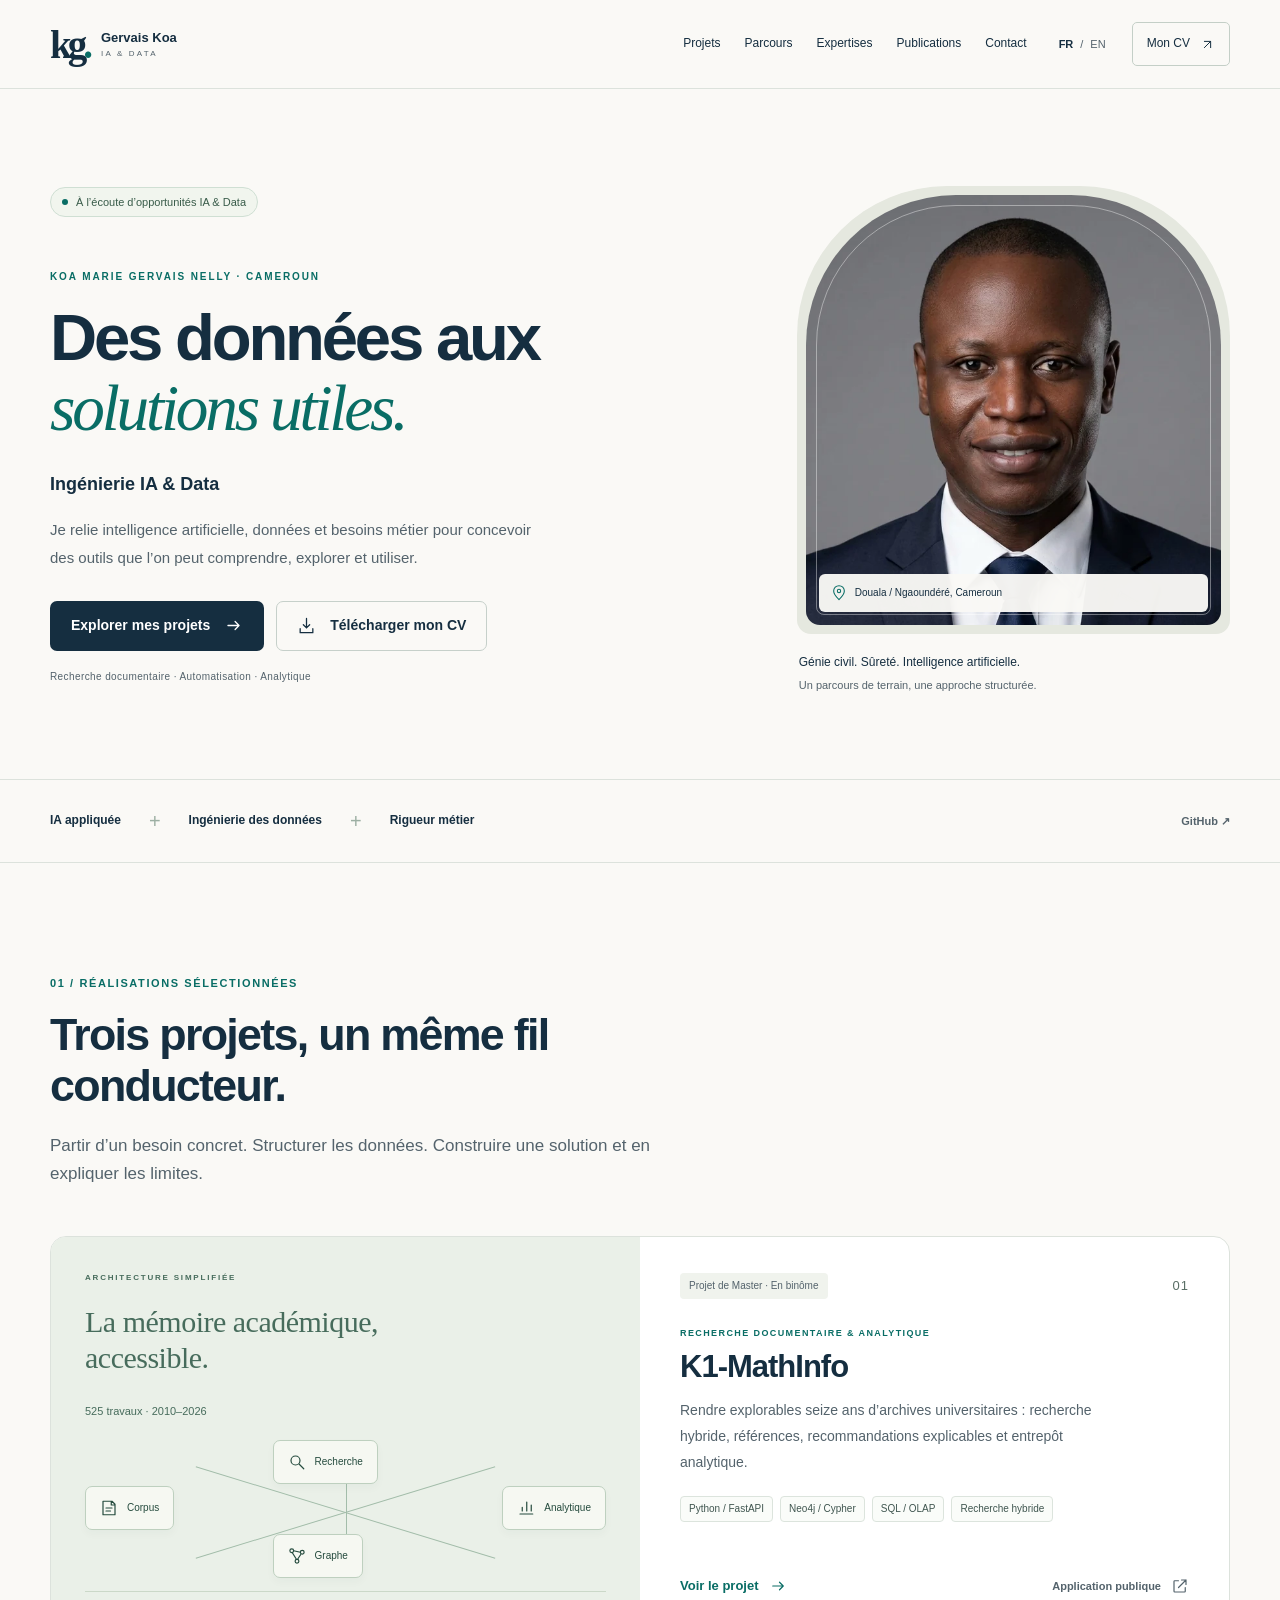
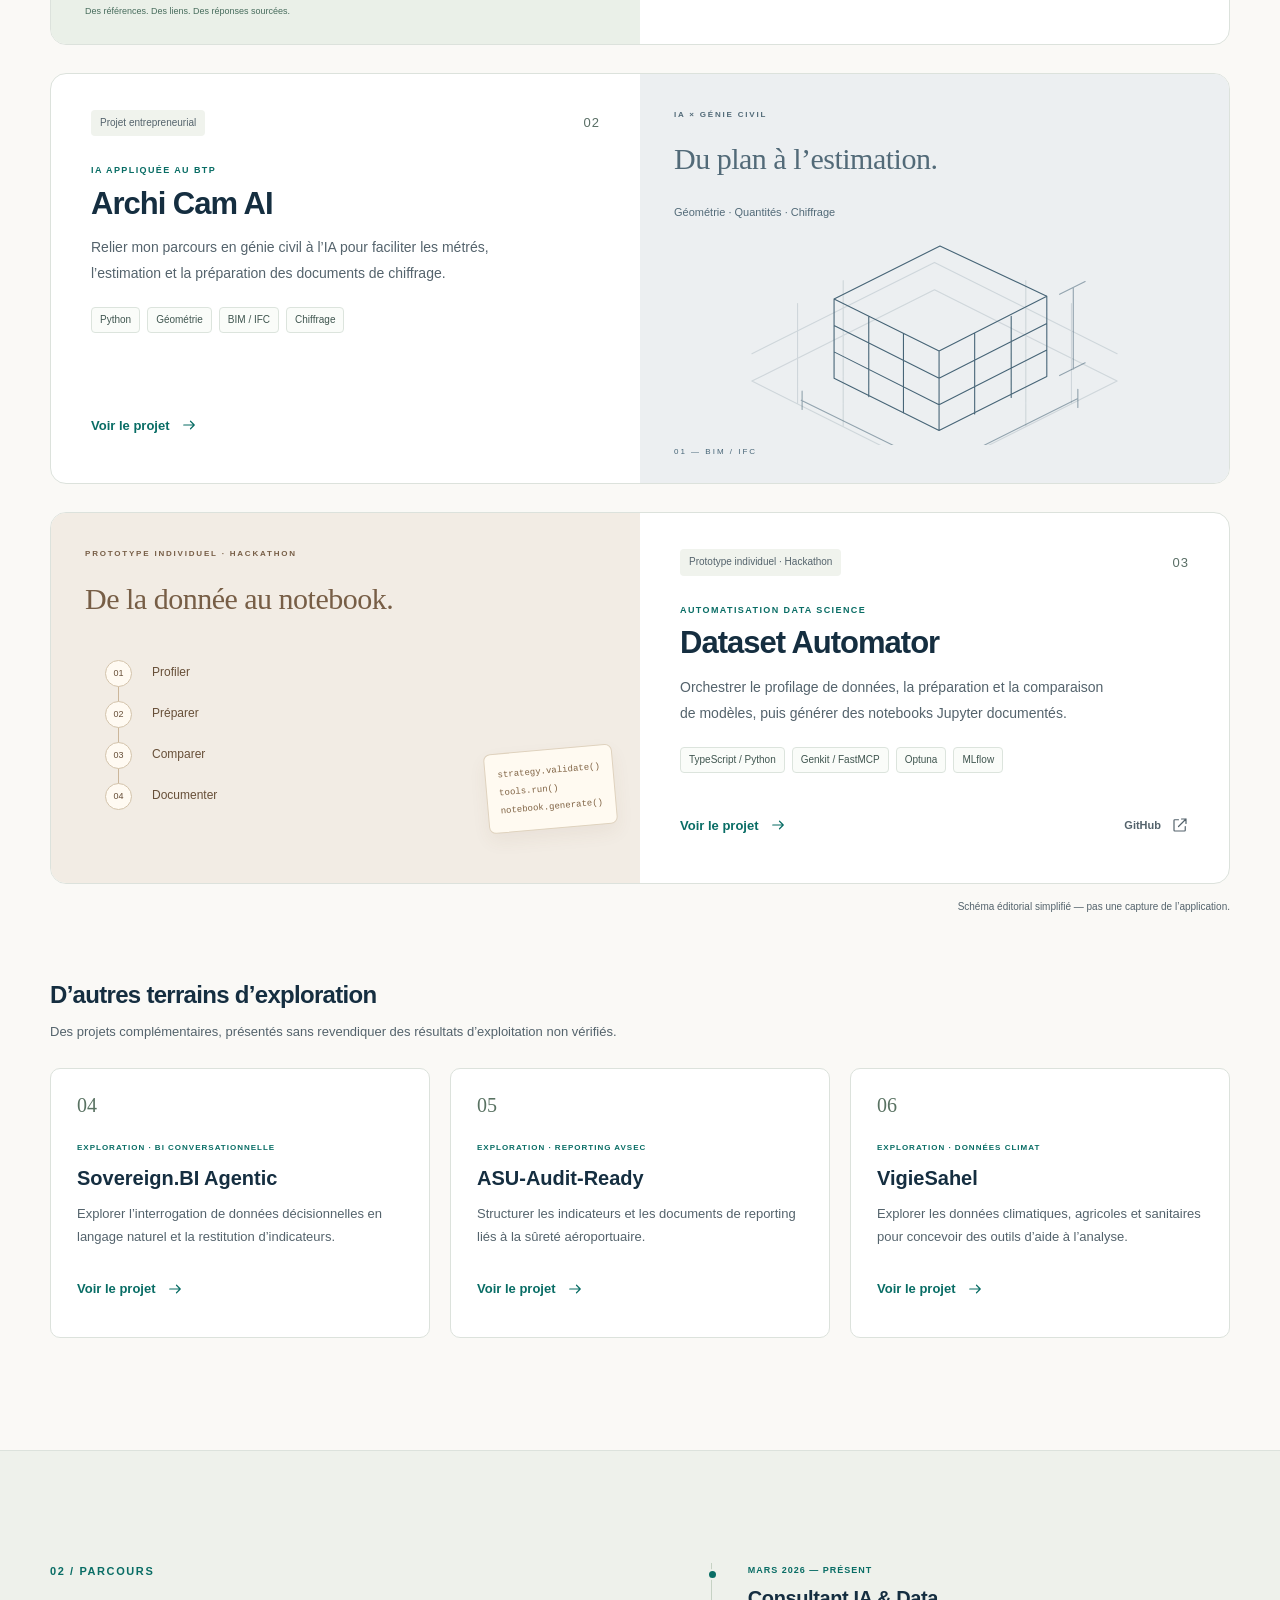
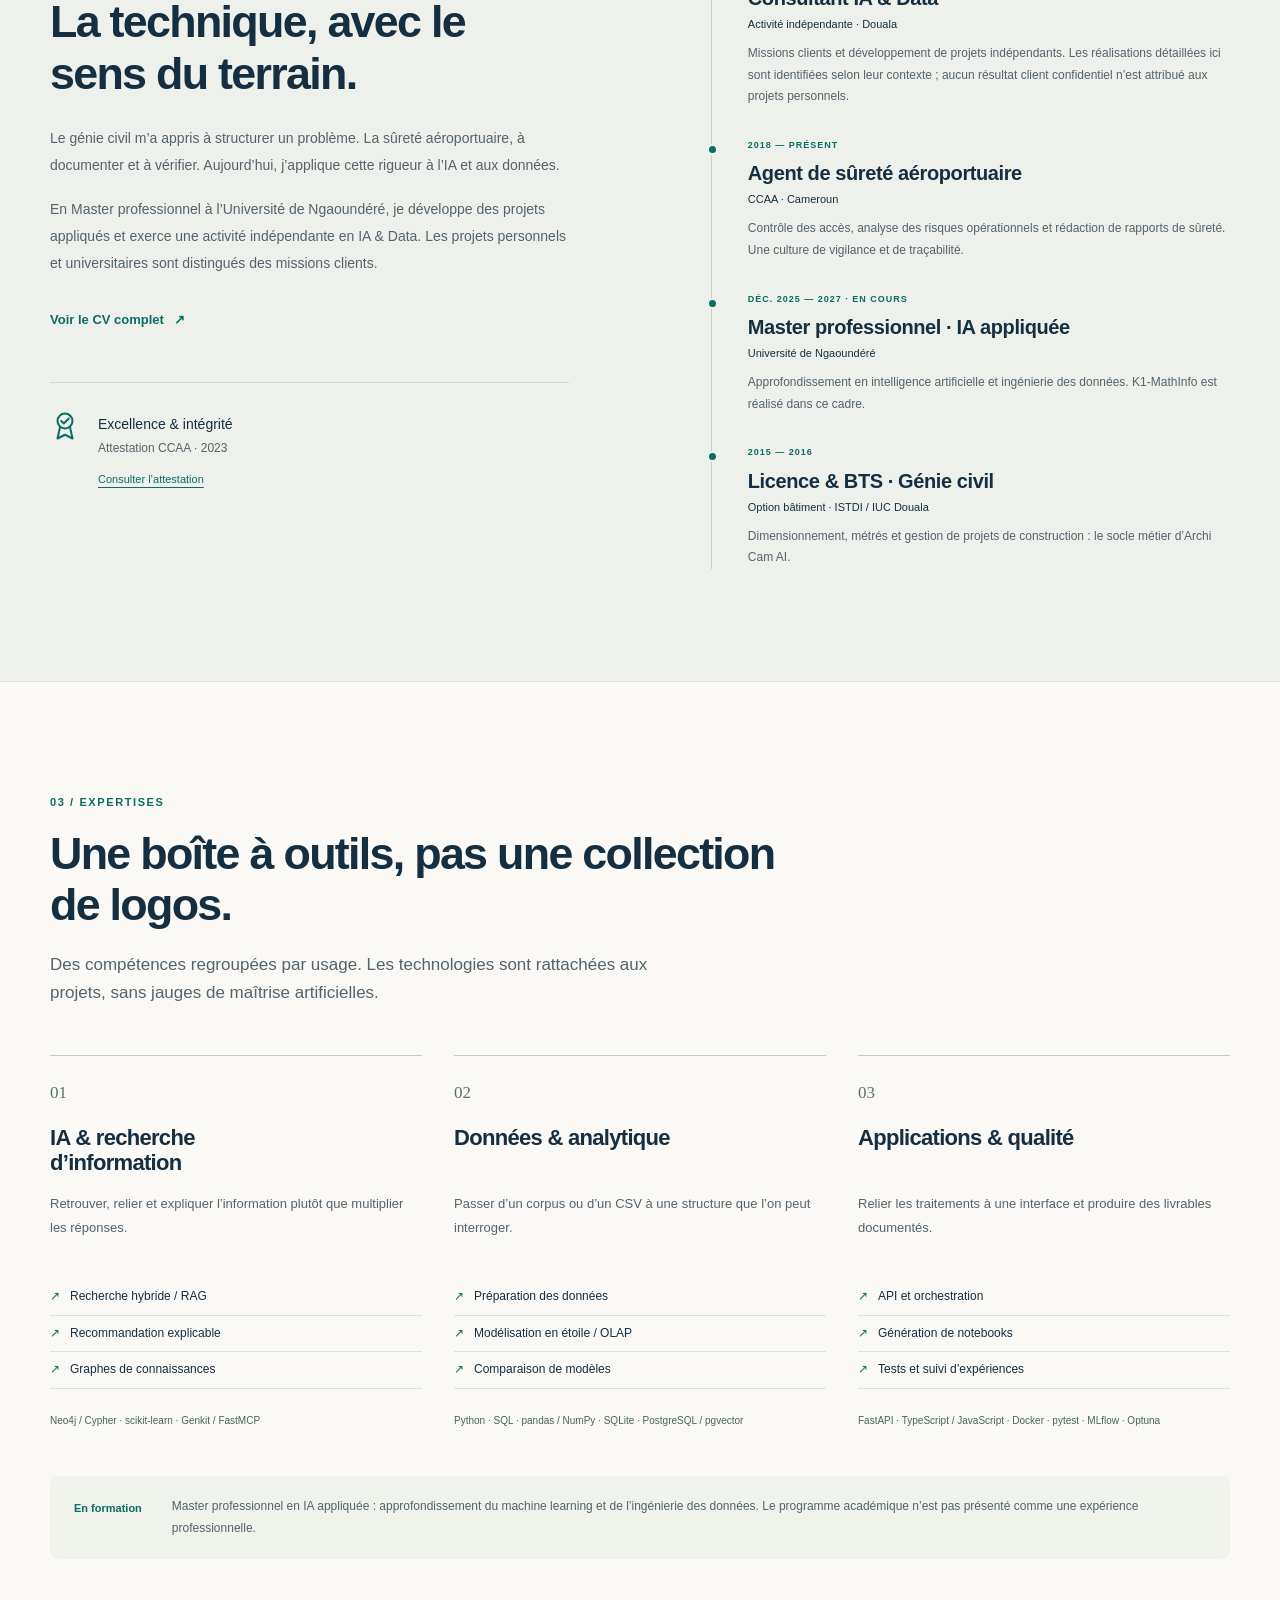
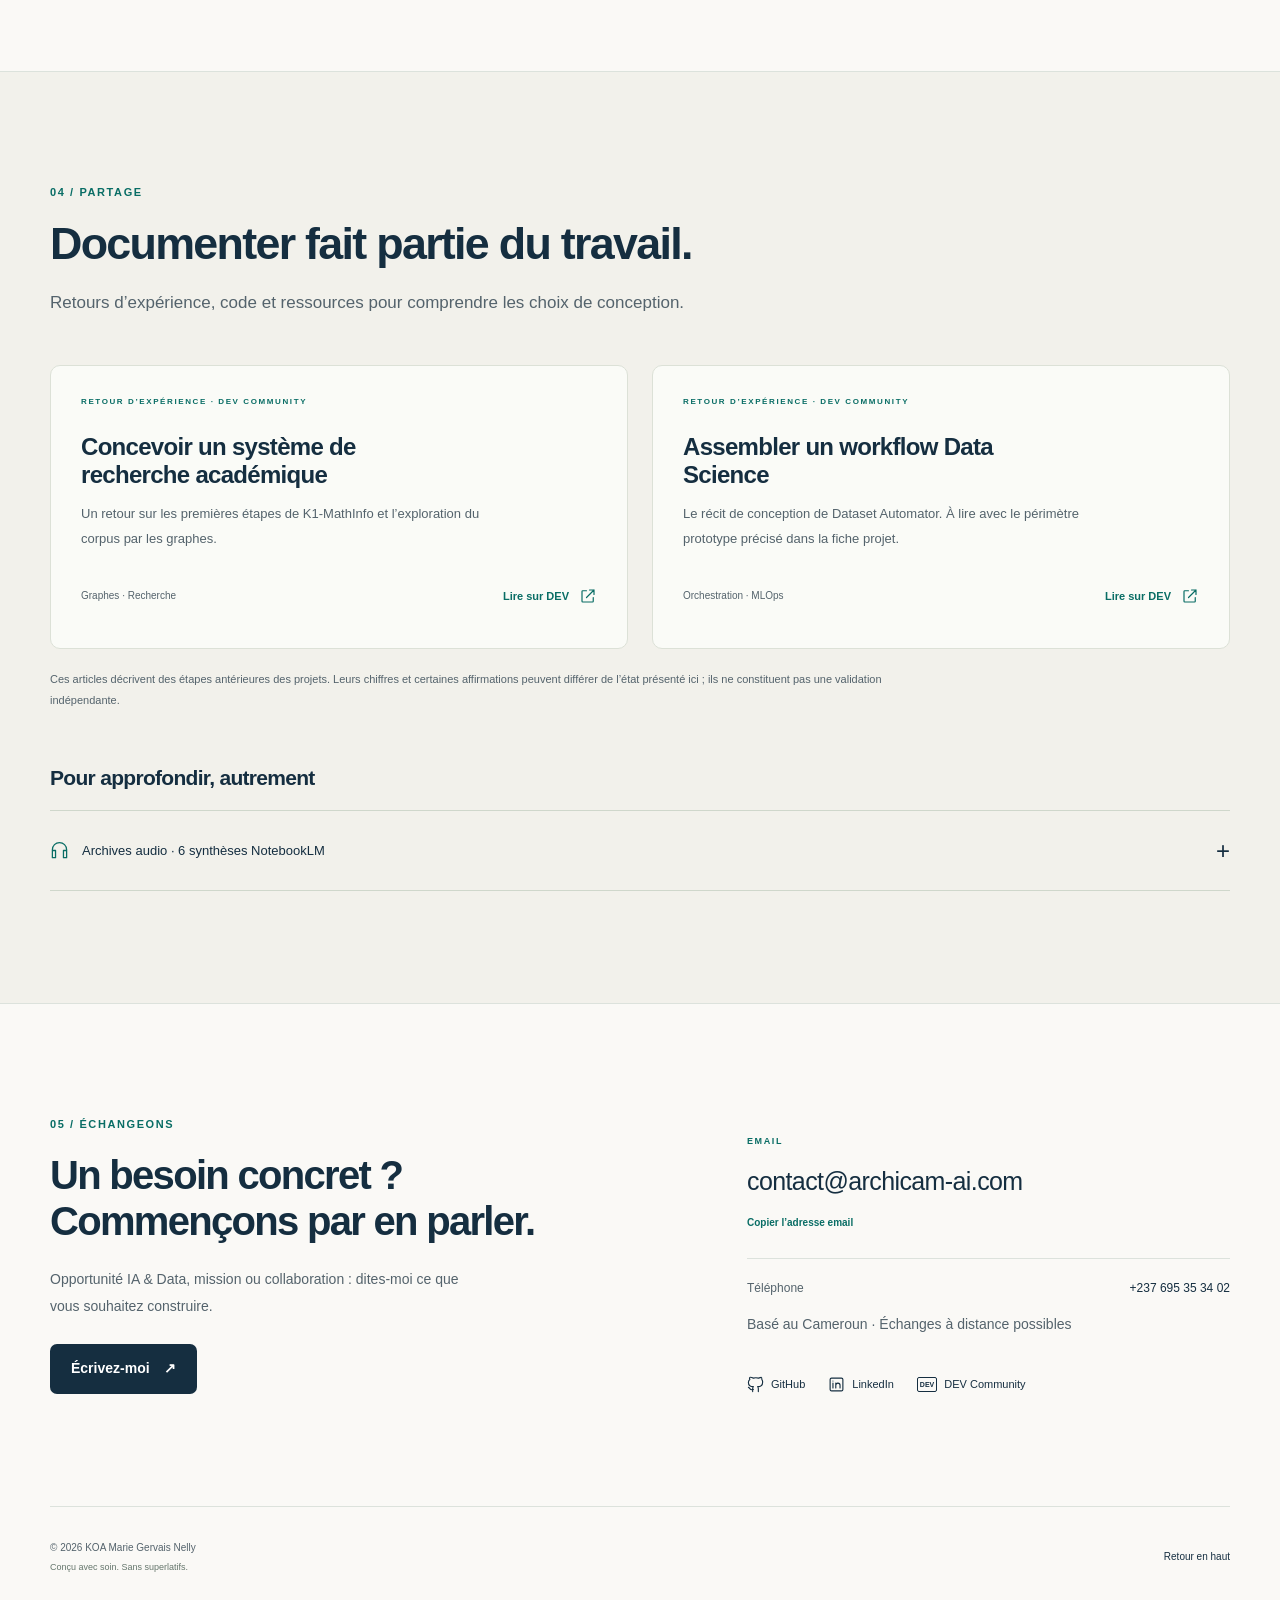
==== commit 93f26e41: "feat: refonte bilingue du portfolio et synchronisation des CVs 1-page (FR/EN)" ====
--- a/index.html
+++ b/index.html
@@ -1,1177 +1,81 @@
-<!DOCTYPE html>
+<!doctype html>
 <html lang="fr">
 <head>
-    <meta charset="UTF-8">
-    <meta name="viewport" content="width=device-width, initial-scale=1.0">
-    <title>KOA MARIE GERVAIS NELLY | Architecte Systèmes IA & Data</title>
-    <meta name="description" content="Fondateur & Architecte d'Archi Cam AI. Expert en Architectures Multi-Agents, IA Souveraine, Neo4j GraphRAG, MLOps, BIM 5D et Sûreté Aviation (AVSEC CCAA).">
-    <meta name="author" content="KOA MARIE GERVAIS NELLY">
-    <meta name="theme-color" content="#0A1128">
-
-    <!-- Open Graph / LinkedIn / WhatsApp / Facebook -->
-    <meta property="og:type" content="website">
-    <meta property="og:url" content="https://portfolio-gervais.vercel.app/">
-    <meta property="og:title" content="KOA MARIE GERVAIS NELLY | Architecte Systèmes IA & Data">
-    <meta property="og:description" content="Fondateur & Architecte Archi Cam AI · Neo4j GraphRAG · Edge AI Souverain · BIM 5D · AVSEC CCAA. 5 systèmes IA en production avec ROI mesurables.">
-    <meta property="og:image" content="https://portfolio-gervais.vercel.app/assets/images/hero_presentation.jpeg">
-    <meta property="og:image:width" content="1200">
-    <meta property="og:image:height" content="630">
-    <meta property="og:locale" content="fr_FR">
-    <meta property="og:site_name" content="Portfolio KOA MARIE GERVAIS NELLY">
-
-    <!-- Twitter Card -->
-    <meta name="twitter:card" content="summary_large_image">
-    <meta name="twitter:title" content="KOA MARIE GERVAIS NELLY | Architecte Systèmes IA & Data">
-    <meta name="twitter:description" content="Fondateur & Architecte Archi Cam AI · Architecte Systèmes IA · 5 systèmes IA souverains en production.">
-    <meta name="twitter:image" content="https://portfolio-gervais.vercel.app/assets/images/hero_presentation.jpeg">
-
-    <!-- Favicon SVG -->
-    <link rel="icon" type="image/svg+xml" href="data:image/svg+xml,<svg xmlns='http://www.w3.org/2000/svg' viewBox='0 0 100 100'><rect width='100' height='100' rx='20' fill='%230A1128'/><text x='50' y='68' font-family='Arial Black,sans-serif' font-size='52' font-weight='900' text-anchor='middle' fill='%2300F2FE'>G</text></svg>">
-
-    <!-- Google Fonts -->
-    <link rel="preconnect" href="https://fonts.googleapis.com">
-    <link rel="preconnect" href="https://fonts.gstatic.com" crossorigin>
-    <link href="https://fonts.googleapis.com/css2?family=Inter:wght@300;400;500;600;700&family=Outfit:wght@300;400;600;700;900&display=swap" rel="stylesheet">
-    <!-- FontAwesome for Icons -->
-    <link rel="stylesheet" href="https://cdnjs.cloudflare.com/ajax/libs/font-awesome/6.4.0/css/all.min.css">
-    <!-- Custom CSS -->
-    <link rel="stylesheet" href="style.css">
+  <meta charset="utf-8">
+  <meta name="viewport" content="width=device-width, initial-scale=1">
+  <title>KOA Marie Gervais Nelly — Ingénierie IA &amp; Data</title>
+  <meta name="description" content="Portfolio de KOA Marie Gervais Nelly : recherche documentaire, ingénierie des données et IA appliquée. Découvrez K1-MathInfo, Archi Cam AI et Dataset Automator.">
+  <meta name="theme-color" content="#faf9f6">
+  <meta property="og:type" content="website">
+  <meta property="og:url" content="https://portfolio-gervais.vercel.app/">
+  <meta property="og:title" content="KOA Marie Gervais Nelly — Ingénierie IA &amp; Data">
+  <meta property="og:description" content="Des données aux solutions utiles. Recherche documentaire, automatisation et analytique.">
+  <meta property="og:image" content="https://portfolio-gervais.vercel.app/assets/images/profile_headshot.jpeg">
+  <link rel="icon" href="assets/images/favicon.svg" type="image/svg+xml">
+  <link rel="stylesheet" href="style.css?v=d154b82192">
+  <noscript><style>.project-open,.language-switch,.menu-toggle,.copy-email{display:none!important}@media(max-width:800px){.header-inner{height:auto;flex-wrap:wrap;padding-block:12px}#main-nav{display:flex;position:static;order:3;flex-basis:100%;flex-wrap:wrap;flex-direction:row;gap:2px 18px;padding:0;border:0;box-shadow:none}#main-nav a{font-size:12px}}</style></noscript>
+  <script src="translations.js?v=51565f07e9" defer></script>
+  <script src="renderers.js?v=059c8511ea" defer></script>
+  <script src="app.js?v=6cb6fb0455" defer></script>
 </head>
 <body>
-
-    <!-- Background Decoration Grid & Lights -->
-    <div class="bg-glow bg-glow-1"></div>
-    <div class="bg-glow bg-glow-2"></div>
-    <div class="bg-grid"></div>
-
-    <!-- Navigation Bar -->
-    <nav class="navbar">
-        <div class="nav-container">
-            <a href="#hero" class="nav-logo">KMGN<span class="dot">.</span></a>
-            <ul class="nav-links">
-                <li><a href="#hero" class="active" data-i18n="nav_home">Accueil</a></li>
-                <li><a href="#about" data-i18n="nav_about">Parcours</a></li>
-                <li><a href="#projects" data-i18n="nav_projects">Projets</a></li>
-                <li><a href="#publications" data-i18n="nav_publications">Publications</a></li>
-                <li><a href="#skills" data-i18n="nav_skills">Compétences</a></li>
-                <li><a href="#stack" data-i18n="nav_stack">Tech Stack</a></li>
-                <li><a href="#certifications" data-i18n="nav_certifications">Certifications</a></li>
-                <li><a href="cv.html" target="_blank" class="nav-cv-btn"><i class="fa-solid fa-file-invoice"></i> <span data-i18n="nav_cv">CV Pro</span></a></li>
-                <li><a href="#contact" data-i18n="nav_contact">Contact</a></li>
-                <li class="nav-lang-item">
-                    <div class="nav-lang-switcher">
-                        <button class="lang-switch-btn active" id="btnNavFr" onclick="switchLanguage('fr')">FR</button>
-                        <span class="lang-divider">|</span>
-                        <button class="lang-switch-btn" id="btnNavEn" onclick="switchLanguage('en')">EN</button>
-                    </div>
-                </li>
-            </ul>
-            <div class="nav-toggle" id="navToggle">
-                <i class="fa-solid fa-bars"></i>
-            </div>
-        </div>
-    </nav>
-
-    <!-- Hero Section -->
-    <section id="hero" class="hero-section">
-        <div class="hero-container">
-            <div class="hero-avatar-area">
-                <div class="avatar-glow"></div>
-                <div class="avatar-circle">
-                    <img src="assets/images/profile_headshot_circular.jpeg" alt="KOA MARIE GERVAIS NELLY" class="hero-avatar-img">
-                </div>
-                <div class="avatar-floating-badge">
-                    <i class="fa-solid fa-code-commit text-neon"></i>
-                    <span><strong>6</strong> Projets IA en Prod</span>
-                </div>
-                <div class="availability-badge">
-                    <span class="availability-dot"></span>
-                    <span data-i18n="status_badge">Disponible pour missions &amp; consulting</span>
-                </div>
-            </div>
-            <div class="hero-content">
-                <div class="hero-tag-badge">
-                    <span class="tag-pulse-dot"></span>
-                    <span class="hero-tag" data-i18n="hero_tag">Architecte IA Souveraine · Systèmes Autonomes &amp; Edge</span>
-                </div>
-                <h1 class="hero-title">KOA MARIE GERVAIS NELLY</h1>
-                <h2 class="hero-subtitle"><span data-i18n="hero_subtitle_prefix">Je suis </span><span id="typewriter" class="text-neon"></span></h2>
-                <p class="hero-description" data-i18n="hero_desc">
-                    Je conçois des architectures d'intelligence artificielle déterministes et auditables, calibrées pour les environnements à haute exigence. En combinant la rigueur structurelle du génie civil et la modélisation de données avancée, j'automatise les processus décisionnels complexes et garantis des résultats sans hallucination, mesurables et souverains.
-                </p>
-                <div class="hero-pills">
-                    <span class="hero-pill"><i class="fa-solid fa-shield-halved text-neon"></i> <span data-i18n="hero_pill_1">Zéro-Hallucination Garanti</span></span>
-                    <span class="hero-pill"><i class="fa-solid fa-cube text-neon"></i> <span data-i18n="hero_pill_2">Algorithmes BAEL 91 &amp; BIM 5D</span></span>
-                    <span class="hero-pill"><i class="fa-solid fa-network-wired text-neon"></i> <span data-i18n="hero_pill_3">Architectures Multi-Agents &amp; GraphRAG</span></span>
-                    <a href="https://github.com/gervais-afk" target="_blank" class="hero-pill hero-pill-link"><i class="fa-brands fa-github text-neon"></i> <span>github.com/gervais-afk</span> <i class="fa-solid fa-arrow-up-right-from-square pill-arrow"></i></a>
-                </div>
-                <div class="hero-buttons">
-                    <a href="cv.html" target="_blank" class="btn btn-primary"><i class="fa-solid fa-file-invoice"></i> <span data-i18n="btn_cv_web">Consulter le CV Web</span> <i class="fa-solid fa-arrow-up-right-from-square"></i></a>
-                    <a id="heroDownloadCv" href="KOA_MARIE_GERVAIS_NELLY_CV%20FR.pdf" target="_blank" class="btn btn-secondary"><i class="fa-solid fa-file-pdf"></i> <span data-i18n="btn_cv_pdf">Télécharger CV PDF</span></a>
-                    <a href="#projects" class="btn btn-secondary"><span data-i18n="btn_projects">Découvrir mes Projets</span> <i class="fa-solid fa-code"></i></a>
-                </div>
-                <div class="hero-social-icons">
-                    <a href="https://github.com/gervais-afk" target="_blank" title="GitHub - gervais-afk"><i class="fa-brands fa-github"></i></a>
-                    <a href="https://www.linkedin.com/in/marie-gervais-koa" target="_blank" title="LinkedIn - Gervais Koa" class="linkedin-link"><i class="fa-brands fa-linkedin"></i></a>
-                    <a href="https://dev.to/gervais_marie" target="_blank" title="DEV Community - Gervais Marie" class="devto-link"><i class="fa-brands fa-dev"></i></a>
-                    <a href="https://www.youtube.com/channel/UCghSe-2vRGK4NOM7LLPyOAw" target="_blank" title="YouTube - Le Lab du Machine Learning" class="youtube-link"><i class="fa-brands fa-youtube"></i></a>
-                </div>
-            </div>
-        </div>
-        <div class="scroll-down">
-            <a href="#about"><i class="fa-solid fa-chevron-down"></i></a>
-        </div>
+  <a class="skip-link" href="#main" data-i18n="skip">Aller au contenu</a>
+  <header class="site-header">
+    <div class="container header-inner">
+      <a class="brand" href="#home" title="KOA Marie Gervais Nelly"><span class="brand-mark">kg<span>.</span></span><span class="brand-name">Gervais Koa<span>IA &amp; DATA</span></span></a>
+      <nav id="main-nav" aria-label="Navigation principale">
+        <a href="#projects" data-i18n="nav_projects">Projets</a><a href="#about" data-i18n="nav_about">Parcours</a><a href="#skills" data-i18n="nav_skills">Expertises</a><a href="#resources" data-i18n="nav_resources">Publications</a><a href="#contact" data-i18n="nav_contact">Contact</a>
+      </nav>
+      <div class="header-actions"><div class="language-switch" role="group" aria-label="Langue / Language"><button type="button" data-lang="fr" aria-pressed="true" lang="fr">FR</button><span aria-hidden="true">/</span><button type="button" data-lang="en" aria-pressed="false" lang="en">EN</button></div><a class="header-cv" href="cv.html" data-cv-page><span data-i18n="nav_cv">Mon CV</span><svg aria-hidden="true" viewBox="0 0 24 24"><path d="M7 17 17 7M7 7h10v10"/></svg></a><button class="menu-toggle" type="button" aria-expanded="false" aria-controls="main-nav" aria-label="Ouvrir le menu"><span></span><span></span></button></div>
+    </div>
+  </header>
+  <main id="main">
+    <section id="home" class="hero container">
+      <div class="hero-copy">
+        <p class="availability"><span aria-hidden="true"></span><span data-i18n="available">À l’écoute d’opportunités IA &amp; Data</span></p>
+        <p class="eyebrow hero-eyebrow" data-i18n="hero_eyebrow">KOA MARIE GERVAIS NELLY · CAMEROUN</p>
+        <h1><span data-i18n="hero_line1">Des données aux</span><br><span class="serif-accent" data-i18n="hero_line2">solutions utiles.</span></h1>
+        <p class="hero-role" data-i18n="hero_role">Ingénierie IA &amp; Data</p>
+        <p class="hero-description" data-i18n="hero_desc">Je relie intelligence artificielle, données et besoins métier pour concevoir des outils que l’on peut comprendre, explorer et utiliser.</p>
+        <div class="hero-buttons"><a class="button button-dark" href="#projects"><span data-i18n="see_projects">Explorer mes projets</span><svg aria-hidden="true" viewBox="0 0 24 24"><path d="M5 12h14m-5-5 5 5-5 5"/></svg></a><a class="button button-outline" href="KOA_MARIE_GERVAIS_NELLY_CV_FR.pdf" download data-cv-download><svg aria-hidden="true" viewBox="0 0 24 24"><path d="M12 3v12m-4-4 4 4 4-4M4 16v5h16v-5"/></svg><span data-i18n="download_cv">Télécharger mon CV</span></a></div>
+        <p class="hero-note" data-i18n="hero_note">Recherche documentaire · Automatisation · Analytique</p>
+      </div>
+      <figure class="portrait-block"><div class="portrait-frame"><img src="assets/images/profile_portrait.webp" width="640" height="800" alt="Portrait de KOA Marie Gervais Nelly" fetchpriority="high"><div class="portrait-location"><svg aria-hidden="true" viewBox="0 0 24 24"><path d="M12 22S4 14 4 9a8 8 0 1 1 16 0c0 5-8 13-8 13Z"/><circle cx="12" cy="9" r="2.5"/></svg><span data-i18n="location">Douala / Ngaoundéré, Cameroun</span></div></div><figcaption><strong data-i18n="portrait_caption">Génie civil. Sûreté. Intelligence artificielle.</strong><span data-i18n="portrait_note">Un parcours de terrain, une approche structurée.</span></figcaption></figure>
     </section>
-
-    <!-- ===== STATS COUNTER SECTION ===== -->
-    <section class="stats-section">
-        <div class="stats-container">
-            <div class="stat-item animate-on-scroll">
-                <div class="stat-icon"><i class="fa-solid fa-rocket"></i></div>
-                <div class="stat-number" data-target="6" data-suffix="">0</div>
-                <div class="stat-label" data-i18n="stat_1_label">Projets IA en Production</div>
-            </div>
-            <div class="stat-item animate-on-scroll">
-                <div class="stat-icon"><i class="fa-solid fa-shield-halved"></i></div>
-                <div class="stat-number" data-target="8" data-suffix=" ans">0</div>
-                <div class="stat-label" data-i18n="stat_2_label">Cadre AVSEC · CCAA / OACI</div>
-            </div>
-            <div class="stat-item animate-on-scroll">
-                <div class="stat-icon"><i class="fa-solid fa-bolt"></i></div>
-                <div class="stat-number" data-target="99" data-suffix=".2%">0</div>
-                <div class="stat-label" data-i18n="stat_3_label">Gain de temps chiffrage BTP</div>
-            </div>
-            <div class="stat-item animate-on-scroll">
-                <div class="stat-icon"><i class="fa-solid fa-chart-line"></i></div>
-                <div class="stat-number" data-target="94" data-suffix="% R²">0</div>
-                <div class="stat-label" data-i18n="stat_4_label">Précision modèles VigieSahel</div>
-            </div>
-            <div class="stat-item animate-on-scroll">
-                <div class="stat-icon"><i class="fa-solid fa-clock"></i></div>
-                <div class="stat-number" data-target="40" data-suffix="h/mois">0</div>
-                <div class="stat-label" data-i18n="stat_5_label">Économisées / Aéroport CCAA</div>
-            </div>
-        </div>
+    <div class="discipline-rail"><div class="container"><span data-i18n="rail1">IA appliquée</span><span class="rail-cross" aria-hidden="true">+</span><span data-i18n="rail2">Ingénierie des données</span><span class="rail-cross" aria-hidden="true">+</span><span data-i18n="rail3">Rigueur métier</span><a href="https://github.com/gervais-afk" target="_blank" rel="noopener noreferrer">GitHub ↗</a></div></div>
+    <section id="projects" class="section container">
+      <div class="section-heading"><p class="eyebrow" data-i18n="projects_eyebrow">01 / RÉALISATIONS SÉLECTIONNÉES</p><h2 data-i18n="projects_title">Trois projets, un même fil conducteur.</h2><p data-i18n="projects_desc">Partir d’un besoin concret. Structurer les données. Construire une solution et en expliquer les limites.</p></div>
+      <div class="featured-projects">
+        <article class="project-card project-k1"><div class="project-visual k1-visual"><p class="visual-label" data-i18n="k1_visual_label">ARCHITECTURE SIMPLIFIÉE</p><p class="visual-title" data-i18n="k1_visual_title">La mémoire académique, accessible.</p><p class="visual-sub" data-i18n="k1_visual_sub">525 travaux · 2010–2026</p><div class="knowledge-map" aria-hidden="true"><div class="map-line line-a"></div><div class="map-line line-b"></div><div class="map-line line-c"></div><div class="map-node node-a"><svg viewBox="0 0 24 24"><path d="M4 3h12l4 4v14H4ZM15 3v5h5M8 12h8M8 16h6"/></svg><span data-i18n="k1_node1">Corpus</span></div><div class="map-node node-b"><svg viewBox="0 0 24 24"><circle cx="10" cy="10" r="6"/><path d="m15 15 6 6"/></svg><span data-i18n="k1_node2">Recherche</span></div><div class="map-node node-c"><svg viewBox="0 0 24 24"><circle cx="5" cy="5" r="2.5"/><circle cx="19" cy="7" r="2.5"/><circle cx="12" cy="19" r="2.5"/><path d="m7.5 5 9 2M6 8l5 8m6-6-4 6"/></svg><span data-i18n="k1_node3">Graphe</span></div><div class="map-node node-d"><svg viewBox="0 0 24 24"><path d="M4 20h17M7 16v-5m6 5V4m6 12V8"/></svg><span data-i18n="k1_node4">Analytique</span></div></div><p class="visual-bottom" data-i18n="k1_result">Des références. Des liens. Des réponses sourcées.</p></div><div class="project-copy" id="project-k1"><!-- STATIC:project-k1 -->
+<div class="project-meta"><span>Projet de Master · En binôme</span><span class="project-number">01</span></div><p class="eyebrow project-category">Recherche documentaire &amp; analytique</p><h3>K1-MathInfo</h3><p class="project-description">Rendre explorables seize ans d’archives universitaires : recherche hybride, références, recommandations explicables et entrepôt analytique.</p><ul class="tags" aria-label="Technologies"><li>Python / FastAPI</li><li>Neo4j / Cypher</li><li>SQL / OLAP</li><li>Recherche hybride</li></ul><div class="project-actions"><button type="button" class="text-link project-open" data-project="k1"><span>Voir le projet</span><span class="sr-only"> — K1-MathInfo</span><svg aria-hidden="true" viewBox="0 0 24 24"><path d="M5 12h14m-5-5 5 5-5 5"/></svg></button><a class="text-link" href="https://k1.archicam-ai.com" target="_blank" rel="noopener noreferrer">Application publique<svg aria-hidden="true" viewBox="0 0 24 24"><path d="M14 4h6v6M20 4 10 14m0-9H5a1 1 0 0 0-1 1v13a1 1 0 0 0 1 1h13a1 1 0 0 0 1-1v-5"/></svg></a></div>
+<!-- /STATIC:project-k1 --></div></article>
+        <article class="project-card project-archi"><div class="project-visual archi-visual"><p class="visual-label" data-i18n="archi_visual_label">IA × GÉNIE CIVIL</p><p class="visual-title" data-i18n="archi_visual_title">Du plan à l’estimation.</p><p class="visual-sub" data-i18n="archi_visual_sub">Géométrie · Quantités · Chiffrage</p><svg class="building-diagram" aria-hidden="true" viewBox="0 0 440 230"><g fill="none" stroke="currentColor" stroke-width="1.2"><path opacity=".18" d="m20 160 200-100 200 100-200 100ZM20 130l200-100 200 100M70 185V75m300 110V75M120 210V50m200 160V50"/><path d="m110 157 115 57 118-59V67L226 12 110 70ZM110 70l115 57 118-60M225 127v87M110 99l115 58 118-60M110 128l115 58 118-60M148 89v88m38-69v87m78-87v88m40-107v89"/><path opacity=".55" d="m74 181 151 74 152-76M75 171v20m302-22v20M357 65l28-14m-28 103 28-14m-13-82v89"/></g></svg><span class="drawing-label" aria-hidden="true">01 — BIM / IFC</span></div><div class="project-copy" id="project-archi"><!-- STATIC:project-archi -->
+<div class="project-meta"><span>Projet entrepreneurial</span><span class="project-number">02</span></div><p class="eyebrow project-category">IA appliquée au BTP</p><h3>Archi Cam AI</h3><p class="project-description">Relier mon parcours en génie civil à l’IA pour faciliter les métrés, l’estimation et la préparation des documents de chiffrage.</p><ul class="tags" aria-label="Technologies"><li>Python</li><li>Géométrie</li><li>BIM / IFC</li><li>Chiffrage</li></ul><div class="project-actions"><button type="button" class="text-link project-open" data-project="archi"><span>Voir le projet</span><span class="sr-only"> — Archi Cam AI</span><svg aria-hidden="true" viewBox="0 0 24 24"><path d="M5 12h14m-5-5 5 5-5 5"/></svg></button></div>
+<!-- /STATIC:project-archi --></div></article>
+        <article class="project-card project-dataset"><div class="project-visual dataset-visual"><p class="visual-label" data-i18n="dataset_visual_label">PROTOTYPE INDIVIDUEL · HACKATHON</p><p class="visual-title" data-i18n="dataset_visual_title">De la donnée au notebook.</p><div class="pipeline" aria-hidden="true"><div><span>01</span><strong data-i18n="dataset_step1">Profiler</strong><i></i></div><div><span>02</span><strong data-i18n="dataset_step2">Préparer</strong><i></i></div><div><span>03</span><strong data-i18n="dataset_step3">Comparer</strong><i></i></div><div><span>04</span><strong data-i18n="dataset_step4">Documenter</strong></div></div><div class="code-note" aria-hidden="true"><span>strategy.validate()</span><span>tools.run()</span><span>notebook.generate()</span></div></div><div class="project-copy" id="project-dataset"><!-- STATIC:project-dataset -->
+<div class="project-meta"><span>Prototype individuel · Hackathon</span><span class="project-number">03</span></div><p class="eyebrow project-category">Automatisation Data Science</p><h3>Dataset Automator</h3><p class="project-description">Orchestrer le profilage de données, la préparation et la comparaison de modèles, puis générer des notebooks Jupyter documentés.</p><ul class="tags" aria-label="Technologies"><li>TypeScript / Python</li><li>Genkit / FastMCP</li><li>Optuna</li><li>MLflow</li></ul><div class="project-actions"><button type="button" class="text-link project-open" data-project="dataset"><span>Voir le projet</span><span class="sr-only"> — Dataset Automator</span><svg aria-hidden="true" viewBox="0 0 24 24"><path d="M5 12h14m-5-5 5 5-5 5"/></svg></button><a class="text-link" href="https://github.com/gervais-afk/notebooks-factory" target="_blank" rel="noopener noreferrer">GitHub<svg aria-hidden="true" viewBox="0 0 24 24"><path d="M14 4h6v6M20 4 10 14m0-9H5a1 1 0 0 0-1 1v13a1 1 0 0 0 1 1h13a1 1 0 0 0 1-1v-5"/></svg></a></div>
+<!-- /STATIC:project-dataset --></div></article>
+      </div>
+      <p class="diagram-caption" data-i18n="diagram_note">Schéma éditorial simplifié — pas une capture de l’application.</p>
+      <div class="other-heading"><h3 data-i18n="other_title">D’autres terrains d’exploration</h3><p data-i18n="other_desc">Des projets complémentaires, présentés sans revendiquer des résultats d’exploitation non vérifiés.</p></div>
+      <div class="secondary-grid" id="secondary-projects"><!-- STATIC:secondary -->
+<article class="secondary-card"><span class="small-index">04</span><p class="eyebrow">Exploration · BI conversationnelle</p><h4>Sovereign.BI Agentic</h4><p>Explorer l’interrogation de données décisionnelles en langage naturel et la restitution d’indicateurs.</p><button type="button" class="text-link project-open" data-project="sovereign"><span>Voir le projet</span><span class="sr-only"> — Sovereign.BI Agentic</span><svg aria-hidden="true" viewBox="0 0 24 24"><path d="M5 12h14m-5-5 5 5-5 5"/></svg></button></article><article class="secondary-card"><span class="small-index">05</span><p class="eyebrow">Exploration · Reporting AVSEC</p><h4>ASU-Audit-Ready</h4><p>Structurer les indicateurs et les documents de reporting liés à la sûreté aéroportuaire.</p><button type="button" class="text-link project-open" data-project="asu"><span>Voir le projet</span><span class="sr-only"> — ASU-Audit-Ready</span><svg aria-hidden="true" viewBox="0 0 24 24"><path d="M5 12h14m-5-5 5 5-5 5"/></svg></button></article><article class="secondary-card"><span class="small-index">06</span><p class="eyebrow">Exploration · Données climat</p><h4>VigieSahel</h4><p>Explorer les données climatiques, agricoles et sanitaires pour concevoir des outils d’aide à l’analyse.</p><button type="button" class="text-link project-open" data-project="vigie"><span>Voir le projet</span><span class="sr-only"> — VigieSahel</span><svg aria-hidden="true" viewBox="0 0 24 24"><path d="M5 12h14m-5-5 5 5-5 5"/></svg></button></article>
+<!-- /STATIC:secondary --></div>
     </section>
-
-    <!-- About & Timeline Section -->
-    <section id="about" class="section">
-        <div class="container">
-            <!-- Feature Hero Presentation Banner -->
-            <div class="hero-presentation-banner glass text-center mb-5">
-                <img src="assets/images/hero_presentation.jpeg" alt="Archi Cam AI &amp; Architecte Systèmes IA Presentation" class="hero-presentation-img">
-            </div>
-
-            <h2 class="section-title text-center" data-i18n="about_title">Mon Parcours <span class="text-neon">Académique &amp; Pro</span></h2>
-            <p class="section-subtitle text-center" data-i18n="about_subtitle">Une transition solide du Génie Civil vers les technologies de pointe en IA.</p>
-            
-            <div class="about-grid">
-                <div class="about-card glass">
-                    <h3><i class="fa-solid fa-user text-neon"></i> <span data-i18n="about_summary_title">Résumé Professionnel</span></h3>
-                    <p data-i18n="about_p1">
-                        Mon parcours est marqué par une solide rigueur d'ingénieur développée au cours de mes études et travaux dans le Génie Civil, alliée à une passion profonde pour l'informatique. 
-                    </p>
-                    <p data-i18n="about_p2">
-                        Aujourd'hui orienté dans le domaine de la data et de l'intelligence artificielle à l'Université de Ngaoundéré, je mets en pratique ces compétences pour créer des architectures de données optimisées, automatiser des processus industriels et déployer des agents autonomes.
-                    </p>
-                    <div class="personal-info">
-                        <div class="info-item"><i class="fa-solid fa-envelope text-neon"></i> <span>contact@archicam-ai.com</span></div>
-                        <div class="info-item"><i class="fa-solid fa-globe text-neon"></i> <span>archicam-ai.com</span></div>
-                        <div class="info-item"><i class="fa-solid fa-phone text-neon"></i> <span>+237 695 35 34 02</span></div>
-                        <div class="info-item"><i class="fa-solid fa-location-dot text-neon"></i> <span data-i18n="about_loc">Douala / Ngaoundéré, Cameroun</span></div>
-                    </div>
-
-                    <!-- Key Highlights & Metrics Badge Block -->
-                    <div class="about-metrics-block">
-                        <div class="metric-badge-item">
-                            <i class="fa-solid fa-award text-neon"></i>
-                            <div>
-                                <strong style="color:#FFFFFF; display:block; font-size:0.95rem;" data-i18n="about_m1_title">Archi Cam AI</strong>
-                                <small style="color:var(--text-muted);" data-i18n="about_m1_sub">SaaS IA Agentique &amp; 5D BIM</small>
-                            </div>
-                        </div>
-                        <div class="metric-badge-item">
-                            <i class="fa-solid fa-diagram-project text-neon"></i>
-                            <div>
-                                <strong style="color:#FFFFFF; display:block; font-size:0.95rem;" data-i18n="about_m2_title">Neo4j GraphRAG &amp; MLOps</strong>
-                                <small style="color:var(--text-muted);" data-i18n="about_m2_sub">Architectures de Graphes &amp; LLM</small>
-                            </div>
-                        </div>
-                        <div class="metric-badge-item">
-                            <i class="fa-solid fa-calculator text-neon"></i>
-                            <div>
-                                <strong style="color:#FFFFFF; display:block; font-size:0.95rem;" data-i18n="about_m3_title">BIM 5D &amp; BAEL 91</strong>
-                                <small style="color:var(--text-muted);" data-i18n="about_m3_sub">Moteurs Sandbox Déterministes</small>
-                            </div>
-                        </div>
-                        <div class="metric-badge-item">
-                            <i class="fa-solid fa-trophy text-neon"></i>
-                            <div>
-                                <strong style="color:#FFFFFF; display:block; font-size:0.95rem;" data-i18n="about_m4_title">Google Cloud Hackathon</strong>
-                                <small style="color:var(--text-muted);" data-i18n="about_m4_sub">Candidature Officielle (#AllThingsAgentic)</small>
-                            </div>
-                        </div>
-                    </div>
-                </div>
-
-                <div class="timeline-container">
-                    <!-- Timeline Item 1 -->
-                    <div class="timeline-item glass">
-                        <div class="timeline-dot"></div>
-                        <div class="timeline-date">2025 - 2027 <span class="badge-status text-neon" style="font-size: 0.75rem; background: rgba(0, 242, 254, 0.1); padding: 0.15rem 0.4rem; border-radius: 4px; margin-left: 0.5rem;" data-i18n="about_badge_status">En cours d'obtention</span></div>
-                        <h4 class="timeline-title" data-i18n="t1_title">Master Professionnel en Intelligence Artificielle Appliquée</h4>
-                        <span class="timeline-location" data-i18n="t1_school">Université de Ngaoundéré</span>
-                        <p data-i18n="t1_desc">Formation avancée en Intelligence Artificielle Appliquée, modélisation de graphes de connaissances (Neo4j), MLOps, RAG et prompt engineering.</p>
-                        <div class="course-list" style="margin-top: 0.8rem; font-size: 0.82rem; border-top: 1px dashed rgba(255,255,255,0.1); padding-top: 0.6rem;">
-                            <div style="font-weight: 600; color: #FFFFFF; margin-bottom: 0.3rem;"><i class="fa-solid fa-book-bookmark text-neon"></i> <span data-i18n="t1_blocs_title">Programme des 5 Blocs de Compétences :</span></div>
-                            <ul style="list-style: none; padding-left: 0; display: grid; grid-template-columns: 1fr; gap: 0.3rem; color: var(--text-muted);">
-                                <li data-i18n="t1_b1">▸ <strong>Bloc 1 :</strong> Machine Learning (Supervisé, Non Supervisé, Bayésien &amp; RL)</li>
-                                <li data-i18n="t1_b2">▸ <strong>Bloc 2 :</strong> Ingénierie des Données (Data Warehousing, NoSQL, Ontologies &amp; Prompting)</li>
-                                <li data-i18n="t1_b3">▸ <strong>Bloc 3 :</strong> Vision par Ordinateur, Multimédia &amp; Robotique / IHM</li>
-                                <li data-i18n="t1_b4">▸ <strong>Bloc 4 :</strong> Sécurité, Réseaux &amp; Technologies Émergentes (Cybersécurité, Blockchain)</li>
-                                <li data-i18n="t1_b5">▸ <strong>Bloc 5 :</strong> Projets d'Application &amp; Intégration Professionnelle MLOps</li>
-                            </ul>
-                        </div>
-                    </div>
-
-                    <!-- Timeline Item 2 -->
-                    <div class="timeline-item glass">
-                        <div class="timeline-dot"></div>
-                        <div class="timeline-date" data-i18n="t2_date">2025 - Présent</div>
-                        <h4 class="timeline-title" data-i18n="t2_title">Consultant IA &amp; Data</h4>
-                        <span class="timeline-location" data-i18n="t2_loc">Douala</span>
-                        <p data-i18n="t2_desc">J'accompagne les entreprises dans l'adoption d'IA souveraines dans leurs tâches. Analyse exploratoire de données complexes, conception de bases de données SQL robustes, création de modèles de classification et reporting décisionnel.</p>
-                    </div>
-
-                    <!-- Timeline Item 3 -->
-                    <div class="timeline-item glass">
-                        <div class="timeline-dot"></div>
-                        <div class="timeline-date" data-i18n="t3_date">2018 - Présent</div>
-                        <h4 class="timeline-title" data-i18n="t3_title">Agent de Sûreté Aéroportuaire</h4>
-                        <span class="timeline-location" data-i18n="t3_loc">CCAA (Autorité Aéronautique)</span>
-                        <p data-i18n="t3_desc">Analyse des risques opérationnels, contrôle rigoureux des accès sécurisés, coordination d'équipes et rédaction de rapports de sûreté critiques.</p>
-                    </div>
-
-                    <!-- Timeline Item 4 -->
-                    <div class="timeline-item glass">
-                        <div class="timeline-dot"></div>
-                        <div class="timeline-date" data-i18n="t4_date">2015 - 2016</div>
-                        <h4 class="timeline-title" data-i18n="t4_title">Licence &amp; BTS Génie Civil</h4>
-                        <span class="timeline-location" data-i18n="t4_loc">ISTDI / IUC Douala</span>
-                        <p data-i18n="t4_desc">Études approfondies en dimensionnement de structures, méthodes de chiffrage technique de bâtiments et gestion de projets de construction.</p>
-                    </div>
-                </div>
-            </div>
-        </div>
-    </section>
-
-    <!-- Projects Section -->
-    <section id="projects" class="section alt-bg">
-        <div class="container">
-            <h2 class="section-title text-center" data-i18n="projects_title">Mes Projets <span class="text-neon">Phares</span></h2>
-            <p class="section-subtitle text-center" data-i18n="projects_subtitle">Cinq applications concrètes alliant IA générative, prédiction scientifique, conformité et génie logiciel.</p>
-
-            <!-- Google NotebookLM Podcast Hub & Playlist (6 Episodes) -->
-            <div class="podcast-hub-wrapper glass">
-                <div class="podcast-hub-header">
-                    <span class="podcast-hub-title-badge">
-                        <i class="fa-brands fa-google text-neon"></i> <span data-i18n="podcast_hub_badge">Google NotebookLM — Audio Overview Series</span>
-                    </span>
-                    <span class="podcast-hub-counter"><i class="fa-solid fa-headphones-simple"></i> <span data-i18n="podcast_hub_counter">6 Épisodes Audio</span></span>
-                </div>
-
-                <!-- Main Active Player Banner -->
-                <div class="podcast-main-player">
-                    <div class="podcast-main-info">
-                        <span class="track-lang-tag" id="mainTrackTag" data-i18n="pod_t1_tag">Vue d'ensemble • FR 🇫🇷</span>
-                        <h4 id="mainTrackTitle" data-i18n="pod_t1_title">Deep-Dive : Écosystème IA Souverain &amp; Double Expertise</h4>
-                        <p id="mainTrackDesc" data-i18n="pod_t1_desc">Discussion animée par deux experts en IA analysant ma double expertise (Génie Civil BTP / Sûreté AVSEC) et la plomberie MLOps de mes 5 projets phares.</p>
-                    </div>
-                    <div class="podcast-main-controls">
-                        <audio id="podcastAudioPlayer" controls style="width: 100%; height: 48px;">
-                            <source id="podcastAudioSource" src="assets/audio/podcast_notebooklm_deep_dive.m4a" type="audio/mp4">
-                            Votre navigateur ne supporte pas l'élément audio HTML5.
-                        </audio>
-                    </div>
-                </div>
-
-                <!-- Playlist Grid (6 Episodes) -->
-                <div class="podcast-playlist-grid">
-                    <!-- Track 1 -->
-                    <div class="podcast-track-card active" onclick="playPodcastTrack(0, 'assets/audio/podcast_notebooklm_deep_dive.m4a', 'pod_t1_title', 'pod_t1_tag', 'pod_t1_desc')">
-                        <div class="track-card-top">
-                            <span class="track-lang-tag" data-i18n="pod_t1_tag">Vue d'ensemble • FR 🇫🇷</span>
-                            <i class="fa-solid fa-play text-neon"></i>
-                        </div>
-                        <h5 class="track-card-title" data-i18n="pod_t1_title">Deep-Dive : Écosystème IA Souverain &amp; Double Expertise</h5>
-                        <p class="track-card-desc" data-i18n="pod_t1_desc">Discussion animée par deux experts en IA analysant ma double expertise et les 5 projets.</p>
-                        <button class="track-card-btn"><i class="fa-solid fa-circle-play"></i> <span data-i18n="podcast_play_now">Écouter cet épisode</span></button>
-                    </div>
-
-                    <!-- Track 2 -->
-                    <div class="podcast-track-card" onclick="playPodcastTrack(1, 'assets/audio/Bâtir_une_IA_souveraine_sans_hallucinations.m4a', 'pod_t2_title', 'pod_t2_tag', 'pod_t2_desc')">
-                        <div class="track-card-top">
-                            <span class="track-lang-tag" data-i18n="pod_t2_tag">Architecture Neuro-Symbolique • FR 🇫🇷</span>
-                            <i class="fa-solid fa-play text-neon"></i>
-                        </div>
-                        <h5 class="track-card-title" data-i18n="pod_t2_title">Bâtir une IA Souveraine Sans Hallucinations</h5>
-                        <p class="track-card-desc" data-i18n="pod_t2_desc">Focus sur l'élimination des hallucinations via l'approche Neuro-Symbolique et moteurs déterministes.</p>
-                        <button class="track-card-btn"><i class="fa-solid fa-circle-play"></i> <span data-i18n="podcast_play_now">Écouter cet épisode</span></button>
-                    </div>
-
-                    <!-- Track 3 -->
-                    <div class="podcast-track-card" onclick="playPodcastTrack(2, 'assets/audio/IA_sans_cloud_du_BTP_au_Sahel.m4a', 'pod_t3_title', 'pod_t3_tag', 'pod_t3_desc')">
-                        <div class="track-card-top">
-                            <span class="track-lang-tag" data-i18n="pod_t3_tag">Edge AI &amp; Impact Climat • FR 🇫🇷</span>
-                            <i class="fa-solid fa-play text-neon"></i>
-                        </div>
-                        <h5 class="track-card-title" data-i18n="pod_t3_title">IA Sans Cloud : Du BTP au Sahel</h5>
-                        <p class="track-card-desc" data-i18n="pod_t3_desc">Étude des architectures Edge déconnectées appliquées au chiffrage BIM 5D et VigieSahel.</p>
-                        <button class="track-card-btn"><i class="fa-solid fa-circle-play"></i> <span data-i18n="podcast_play_now">Écouter cet épisode</span></button>
-                    </div>
-
-                    <!-- Track 4 -->
-                    <div class="podcast-track-card" onclick="playPodcastTrack(3, 'assets/audio/L’IA_souveraine_et_déterministe_sans_cloud.m4a', 'pod_t4_title', 'pod_t4_tag', 'pod_t4_desc')">
-                        <div class="track-card-top">
-                            <span class="track-lang-tag" data-i18n="pod_t4_tag">Gouvernance &amp; SecOps • FR 🇫🇷</span>
-                            <i class="fa-solid fa-play text-neon"></i>
-                        </div>
-                        <h5 class="track-card-title" data-i18n="pod_t4_title">L'IA Souveraine et Déterministe Sans Cloud</h5>
-                        <p class="track-card-desc" data-i18n="pod_t4_desc">Règles d'étanchéité mémoire, Gemma 4 12B QAT local et protection des données d'audit.</p>
-                        <button class="track-card-btn"><i class="fa-solid fa-circle-play"></i> <span data-i18n="podcast_play_now">Écouter cet épisode</span></button>
-                    </div>
-
-                    <!-- Track 5 -->
-                    <div class="podcast-track-card" onclick="playPodcastTrack(4, 'assets/audio/Offline_AI_for_African_Construction_and_Health.m4a', 'pod_t5_title', 'pod_t5_tag', 'pod_t5_desc')">
-                        <div class="track-card-top">
-                            <span class="track-lang-tag" style="background: rgba(56, 189, 248, 0.15); border-color: #38BDF8; color: #38BDF8;" data-i18n="pod_t5_tag">Executive Overview • EN 🇬🇧</span>
-                            <i class="fa-solid fa-play text-neon"></i>
-                        </div>
-                        <h5 class="track-card-title" data-i18n="pod_t5_title">Offline AI for African Construction and Health</h5>
-                        <p class="track-card-desc" data-i18n="pod_t5_desc">Executive audio synthesis in English engineered for international partners, CTOs &amp; Google Cloud AI ecosystem.</p>
-                        <button class="track-card-btn"><i class="fa-solid fa-circle-play"></i> <span data-i18n="podcast_play_now">Écouter cet épisode</span></button>
-                    </div>
-
-                    <!-- Track 6 -->
-                    <div class="podcast-track-card" onclick="playPodcastTrack(5, 'assets/audio/Sovereign_AI_for_air-gapped_aviation_security.m4a', 'pod_t6_title', 'pod_t6_tag', 'pod_t6_desc')">
-                        <div class="track-card-top">
-                            <span class="track-lang-tag" style="background: rgba(56, 189, 248, 0.15); border-color: #38BDF8; color: #38BDF8;" data-i18n="pod_t6_tag">Aviation Security • EN 🇬🇧</span>
-                            <i class="fa-solid fa-play text-neon"></i>
-                        </div>
-                        <h5 class="track-card-title" data-i18n="pod_t6_title">Sovereign AI for Air-Gapped Aviation Security</h5>
-                        <p class="track-card-desc" data-i18n="pod_t6_desc">Technical deep-dive in English on air-gapped AI compliance systems for ICAO audits.</p>
-                        <button class="track-card-btn"><i class="fa-solid fa-circle-play"></i> <span data-i18n="podcast_play_now">Écouter cet épisode</span></button>
-                    </div>
-                </div>
-            </div>
-
-            <div class="projects-grid">
-                <!-- Project 1: Archi Cam AI (Flagship Project) -->
-                <div class="project-card glass" data-tilt>
-                    <img src="assets/images/archi_cam_ai.png" alt="Archi Cam AI Banner" class="project-banner">
-                    <div class="project-header-row">
-                        <h3 class="project-title">Archi Cam AI</h3>
-                        <div class="project-icon"><i class="fa-solid fa-building-user text-neon"></i></div>
-                    </div>
-                    <p class="project-description" data-i18n="p1_desc">
-                        SaaS souverain d'IA Agentique &amp; BIM 5D pour le BTP africain articulé en 7 microservices découplés : segmentation sémantique YOLO (port 8000), reconstruction géométrique polygonale Shapely (VIM port 8001, tolérance 15cm), cotation CAD automatisée PIL (port 8002), orchestrateur spatial ADK SCoT (port 8080, normes POS &amp; ONAC), GraphRAG Neo4j 5.20 (mercuriales MINMAP 2026), et moteur déterministe Python Sandbox (IfcOpenShell, BAEL 91, déductions &gt;0,50m²). Génère des DQE Excel normés 6 onglets en &lt;45s (–99,2% de temps, R² = 0,9872 sous MLflow sur 400 projets), des teasers vidéo 3D (Veo 3 / Fal.ai) et un horodatage EXIF SHA-256 conforme EU AI Act.
-                    </p>
-                    <div class="project-tags">
-                        <span style="color:var(--neon); border-color:rgba(0,242,254,0.4);"><i class="fa-solid fa-globe"></i> archicam-ai.com</span>
-                        <span style="color:#60A5FA; border-color:rgba(96,165,250,0.4);"><i class="fa-brands fa-google"></i> Google Startups &amp; AICC</span>
-                        <span>Next.js 14</span>
-                        <span>IfcOpenShell BIM 5D</span>
-                        <span>Shapely (VIM Topology)</span>
-                        <span>YOLO Vision</span>
-                        <span>ADK SCoT Orchestrator</span>
-                        <span>BAEL 91 Sandbox</span>
-                        <span>Neo4j GraphRAG</span>
-                        <span>Fal.ai &amp; Veo 3</span>
-                        <span>DuckDB &amp; Prisma</span>
-                        <span>MLflow MLOps</span>
-                    </div>
-                    <div class="project-links project-links-row">
-                        <button class="btn btn-primary open-modal-btn" data-project="archi-cam-ai"><i class="fa-solid fa-layer-group"></i> <span data-i18n="btn_architecture">Architecture</span></button>
-                        <a href="https://github.com/gervais-afk/archi-cam-ai" target="_blank" class="btn btn-icon"><i class="fa-brands fa-github"></i> GitHub</a>
-                        <a href="https://archicam-ai.com" target="_blank" class="btn btn-icon" style="border-color:var(--neon); color:var(--neon);"><i class="fa-solid fa-arrow-up-right-from-square"></i> archicam-ai.com</a>
-                    </div>
-                </div>
-
-                <!-- Project 2 -->
-                <div class="project-card glass" data-tilt>
-                    <img src="assets/images/sovereign_bi.png" alt="Sovereign.BI Agentic Banner" class="project-banner">
-                    <div class="project-header-row">
-                        <h3 class="project-title">Sovereign.BI Agentic</h3>
-                        <div class="project-icon"><i class="fa-solid fa-chart-line text-neon"></i></div>
-                    </div>
-                    <p class="project-description" data-i18n="p2_desc">
-                        Moteur décisionnel d'IA Agentique souveraine permettant aux décideurs d'interroger un Data Warehouse d'entreprise en langage naturel avec zéro fuite de données (latence &lt;5s). Architecture découplée intégrant un orchestrateur TypeScript Genkit avec Gateway FastMCP (Model Context Protocol), garde-fous de schéma Zod, contrôle d'accès multi-tenant ABAC, moteur Hybride Dual RAG (Neo4j 5.20 avec ontologies RDF n10s + Apache AGE et PostgreSQL 16 pgvector HNSW), sandbox REPL Python FastAPI avec CrewAI, anonymisation PII et auditeur de théorie des jeux SHAP Sentinel couplé au LLM local souverain Gemma 12B QAT.
-                    </p>
-                    <div class="project-tags">
-                        <span>React 18 + Vite</span>
-                        <span>TypeScript Genkit</span>
-                        <span>FastMCP Gateway</span>
-                        <span>Neo4j N10S (GraphRAG)</span>
-                        <span>Apache AGE &amp; pgvector</span>
-                        <span>CrewAI Multi-Agents</span>
-                        <span>SHAP Sentinel Audit</span>
-                        <span>Gemma 12B QAT (Offline)</span>
-                        <span>Zod Guardrails &amp; ABAC</span>
-                    </div>
-                    <div class="project-links project-links-row">
-                        <button class="btn btn-primary open-modal-btn" data-project="sovereign-bi"><i class="fa-solid fa-layer-group"></i> <span data-i18n="btn_architecture">Architecture</span></button>
-                        <a href="https://github.com/gervais-afk/-sovereign-bi-agentic" target="_blank" class="btn btn-icon"><i class="fa-brands fa-github"></i> GitHub</a>
-                    </div>
-                </div>
-
-                <!-- Project 3: Dataset Automator -->
-                <div class="project-card glass" data-tilt>
-                    <img src="assets/images/dataset_automator.png" alt="Dataset Automator Banner" class="project-banner">
-                    <div class="project-header-row">
-                        <h3 class="project-title">Dataset Automator</h3>
-                        <div class="project-icon"><i class="fa-solid fa-diagram-project text-neon"></i></div>
-                    </div>
-                    <p class="project-description" data-i18n="p3_desc">
-                        Usine MLOps autonome d'ingestion et d'ingénierie de données développée pour le Hackathon Google Cloud #AllThingsAgentic. Intègre Google TabFM (modèle de fondation tabulaire zero-shot), l'outil Google PAIR What-If Tool (WIT) pour l'audit d'équité et de parité démographique, le Model Card Toolkit (MCT) de Google, et le profiling statistique Zero-ETL en &lt;48ms via BigQuery DataFrames (bigframes). Comprend un visualiseur DAG GPU SVG 60 FPS, un routeur cascade adaptatif (arbitrage 125x de tokens), un générateur forensique de 55 cellules CRISP-ML(Q) (score 100/100) et des signatures cryptographiques RSASSA-PSS-SHA256 conformes EU AI Act (Art. 12 &amp; 26).
-                    </p>
-                    <div class="project-tags">
-                        <span style="color:#60A5FA; border-color:rgba(96,165,250,0.4);"><i class="fa-brands fa-google"></i> Google Cloud Hackathon</span>
-                        <span style="color:#F59E0B; border-color:rgba(245,158,11,0.4);"><i class="fa-brands fa-dev"></i> Dev.to Article</span>
-                        <span>Google TabFM</span>
-                        <span>PAIR What-If Tool (WIT)</span>
-                        <span>Model Card Toolkit (MCT)</span>
-                        <span>BigQuery DataFrames</span>
-                        <span>RSASSA-PSS (EU AI Act)</span>
-                        <span>CRISP-ML(Q) 55 Cells</span>
-                        <span>Data Drift (KS / PSI)</span>
-                        <span>MLflow Tracking</span>
-                    </div>
-                    <div class="project-links project-links-row">
-                        <button class="btn btn-primary open-modal-btn" data-project="dataset-automator"><i class="fa-solid fa-layer-group"></i> <span data-i18n="btn_architecture">Architecture</span></button>
-                        <a href="https://github.com/gervais-afk/dataset-automator" target="_blank" class="btn btn-icon"><i class="fa-brands fa-github"></i> GitHub</a>
-                        <a href="https://dev.to/gervais_marie/how-i-built-a-multi-agent-mlops-control-center-with-google-tabfm-gemma-2b-eu-ai-act-38c7" target="_blank" class="btn btn-icon" title="Lire l'article d'ingénierie sur Dev.to"><i class="fa-brands fa-dev"></i> Dev.to</a>
-                    </div>
-                </div>
-
-                <!-- Project 4: ASU-Audit-Ready -->
-                <div class="project-card glass" data-tilt>
-                    <img src="assets/images/asu_audit_ready.png" alt="ASU-Audit-Ready Banner" class="project-banner">
-                    <div class="project-header-row">
-                        <h3 class="project-title">ASU-Audit-Ready</h3>
-                        <div class="project-icon"><i class="fa-solid fa-shield-halved text-neon"></i></div>
-                    </div>
-                    <p class="project-description" data-i18n="p4_desc">
-                        Système d'Aide au Commandement &amp; Plateforme d'Intelligence Normative pour la Division Opérationnelle de Sûreté (DOS) et l'Antenne de Sûreté de l'Unité (ASU) de la CCAA (Autorité Aéronautique du Cameroun / OACI Annexe 17), réduisant le temps de reporting de 95% (de 40h à &lt;2s). Articulé autour de 4 piliers d'ingénierie : 1) Tableau de Bord Executive &amp; Diagnostic Zéro Défaut (Monitoring temps réel des KPIs critiques de sûreté PIF et ZSAR, modélisation en Spider Radar des compétences et diagrammes de Pareto des défaillances de filtrage) ; 2) Moteur d'Ingénierie Documentaire Normatif V4 (Génération instantanée en &lt;2s de rapports mensuels Word .docx au format institutionnel officiel CCAA, dynamiquement paginés et prêts pour visa hiérarchique via python-docx &amp; docxtpl) ; 3) Scanner d'Audit &amp; Contrôle de Complétude (Vérification automatique de 100 points d'inspection, registres d'armes/interceptions, calibrations rayons X et classeurs de preuves sans omission) ; 4) Simulateur Interactif d'Audition AVSEC (Générateur d'interrogations d'inspecteurs OACI sur 100 points avec feedback immédiat et plan de remédiation). Déploiement 100% On-Premise Sovereign Edge (air-gapped sans fuite cloud pour la sécurité aéro-défense), typage strict Python 3.11 et conformité PNSAC.
-                    </p>
-                    <div class="project-tags">
-                        <span style="color:var(--neon); border-color:rgba(0,242,254,0.4);"><i class="fa-solid fa-shield-halved"></i> AVSEC OACI</span>
-                        <span style="color:#60A5FA; border-color:rgba(96,165,250,0.4);"><i class="fa-solid fa-file-word"></i> Canevas V4 CCAA</span>
-                        <span>Streamlit 1.45+</span>
-                        <span>python-docx V4</span>
-                        <span>Spider Radar KPIs</span>
-                        <span>Pareto PIF &amp; ZSAR</span>
-                        <span>Simulateur 100 Pts</span>
-                        <span>Sovereign Air-Gapped</span>
-                        <span>Audit Zéro Défaut</span>
-                        <span>Gain 95% (40h à 2s)</span>
-                    </div>
-                    <div class="project-links project-links-row">
-                        <button class="btn btn-primary open-modal-btn" data-project="asu-audit-ready"><i class="fa-solid fa-layer-group"></i> <span data-i18n="btn_architecture">Architecture</span></button>
-                        <a href="https://github.com/gervais-afk/ASU-Audit-Ready" target="_blank" class="btn btn-icon"><i class="fa-brands fa-github"></i> GitHub</a>
-                    </div>
-                </div>
-
-                <!-- Project 5: VigieSahel -->
-                <div class="project-card glass" data-tilt>
-                    <img src="assets/images/vigie_sahel.png" alt="VigieSahel Banner" class="project-banner">
-                    <div class="project-header-row">
-                        <h3 class="project-title">VigieSahel</h3>
-                        <div class="project-icon"><i class="fa-solid fa-earth-africa text-neon"></i></div>
-                    </div>
-                    <p class="project-description" data-i18n="p5_desc">
-                        Plateforme MLOps Décisionnelle &amp; Usine d'IA Souveraine opérationnelle dédiée à la résilience climatique, agricole et sanitaire de la bande sahélo-saharienne (12 régions stratégiques : Tchad, Nord-Cameroun, Niger, Mali, Burkina Faso), réduisant les pertes agricoles de 35% et anticipant les épidémies 14 jours en avance. Articulée autour de 4 piliers d'ingénierie : 1) Ingestion Télémétrique &amp; Flux Temps Réel (Streaming continu des flux satellites agrométéorologiques et capteurs de qualité de l'air PM2.5 / poussières d'Harmattan via MQTT &amp; WebSockets) ; 2) Moteur Ensembliste Climat-Santé (Modèles XGBoost, CatBoost et Random Forest avec R² &gt; 94% corrélant l'inhalation minérale et la réactivation de la ceinture de méningite pour des alertes rouges à J-14) ; 3) Optimiseur Déterministe de Calendrier Agricole (Prescription algorithmique au jour près de la fenêtre optimale de semis du coton et mil selon l'humidité des sols) ; 4) MLOps, Gouvernance Supabase &amp; Edge (Lineage et audit de dérive Concept Drift sous MLflow, base PostgreSQL souveraine et conteneurisation Docker Edge résiliente en milieu rural déconnecté). Architecture 100% explicable sans hallucination.
-                    </p>
-                    <div class="project-tags">
-                        <span style="color:var(--neon); border-color:rgba(0,242,254,0.4);"><i class="fa-solid fa-cloud-sun-rain"></i> Climat &amp; Santé</span>
-                        <span style="color:#34D399; border-color:rgba(52,211,153,0.4);"><i class="fa-solid fa-seedling"></i> Optimiseur Semis</span>
-                        <span>XGBoost / CatBoost (R² &gt; 94%)</span>
-                        <span>Alerte Méningite J-14</span>
-                        <span>Flux MQTT &amp; PM2.5</span>
-                        <span>Supabase Realtime</span>
-                        <span>Observabilité MLflow</span>
-                        <span>Docker Edge Offline</span>
-                        <span>12 Régions Sahel</span>
-                        <span>Gain Semis +35%</span>
-                    </div>
-                    <div class="project-links project-links-row">
-                        <button class="btn btn-primary open-modal-btn" data-project="vigie-sahel"><i class="fa-solid fa-layer-group"></i> <span data-i18n="btn_architecture">Architecture</span></button>
-                        <a href="https://github.com/gervais-afk/VigieSahel" target="_blank" class="btn btn-icon"><i class="fa-brands fa-github"></i> GitHub</a>
-                    </div>
-                </div>
-
-                <!-- Project 6: K1-MATHINFO -->
-                <div class="project-card glass" data-tilt>
-                    <img src="assets/images/k1_mathinfo.png" alt="K1-MATHINFO Banner" class="project-banner">
-                    <div class="project-header-row">
-                        <h3 class="project-title">K1-MATHINFO (v3.2.0)</h3>
-                        <div class="project-icon"><i class="fa-solid fa-graduation-cap text-neon"></i></div>
-                    </div>
-                    <p class="project-description" data-i18n="p6_desc">
-                        Système Souverain d'IA Agentique, GraphRAG Tri-Moteurs WRRF, Routage LatentGate, vCache &amp; Certification OKF pour le DMI (Université de Ngaoundéré), valorisant 30 ans de patrimoine scientifique (1993–2026, 471 documents certifiés : 39 thèses Ph.D, 412 mémoires Master et 20 projets M1, 4 494 relations actives Neo4j 5.26). Architecture industrielle haute vitesse &amp; zéro-hallucination articulée autour : 1) du routeur sémantique non-génératif LatentGate (blanchiment géométrique ACP k=16 résolvant l'anisotropie vectorielle des LLM, décision en 5,2–13,8 ms sans consommation de tokens) ; 2) du cache sémantique vérifié vCache à 3 étages (L1 exact SHA-256 en 0,13 ms, L2 candidat cosinus ≥ 0,88, L3 validation formelle NER strict rejetant 100% des collisions factuelles, 0% faux positifs) ; 3) du moteur de recherche hybride tri-source WRRF (k=60) combinant dense pgvector HNSW (w=1,0), sparse BM25 tsvector (w=0,8) et topologie Neo4j (w=1,2) avec masquage ontologique dur (P@5 = 96,4%, MRR = 0,942) ; 4) de l'inférence locale régulée S-GRPO anti-overthinking avec interface réflexive &lt;think&gt; (chronomètre milliseconde) et puces d'entités cliquables reliées au visualiseur de graphe Neo4j ; 5) de la formalisation mathématique OKF v0.2 SHA-256 No-LLM ; et 6) d'une suite de 192 tests automatisés validés à 100% sous gouvernance symétrique à 4 Yeux (KOA + AZIZ).
-                    </p>
-                    <div class="project-tags">
-                        <span style="color:#A855F7; border-color:rgba(168,85,247,0.4);"><i class="fa-solid fa-bolt"></i> LatentGate (5.2ms)</span>
-                        <span style="color:#10B981; border-color:rgba(16,185,129,0.4);"><i class="fa-solid fa-database"></i> vCache (0% FP)</span>
-                        <span style="color:#F97316; border-color:rgba(249,115,22,0.4);"><i class="fa-solid fa-magnifying-glass"></i> Tri-Moteur WRRF</span>
-                        <span style="color:#06B6D4; border-color:rgba(6,182,212,0.4);"><i class="fa-solid fa-brain"></i> Inférence S-GRPO</span>
-                        <span style="color:var(--neon); border-color:rgba(0,242,254,0.4);"><i class="fa-solid fa-user-graduate"></i> Advisor Matcher</span>
-                        <span style="color:#F59E0B; border-color:rgba(245,158,11,0.4);"><i class="fa-brands fa-dev"></i> Dev.to Article</span>
-                        <span>Neo4j 5.26 (4 494 rel)</span>
-                        <span>Postgres pgvector</span>
-                        <span>OKF v0.2 SHA-256</span>
-                        <span>Redis 7 Streams &amp; DLQ</span>
-                        <span>Circuit Breaker 3-State</span>
-                        <span>Quorum 4 Yeux</span>
-                        <span style="color:#10B981; border-color:rgba(16,185,129,0.5); font-weight:600;">192 Tests (100%)</span>
-                    </div>
-                    <div class="project-links project-links-row">
-                        <button class="btn btn-primary open-modal-btn" data-project="k1-mathinfo"><i class="fa-solid fa-layer-group"></i> <span data-i18n="btn_architecture">Architecture</span></button>
-                        <a href="https://github.com/gervais-afk/k1-mathinfo" target="_blank" class="btn btn-icon"><i class="fa-brands fa-github"></i> GitHub</a>
-                        <a href="https://dev.to/gervais_marie/building-a-zero-hallucination-academic-graphrag-1379-nodes-multi-agent-orchestration-local-4mfo" target="_blank" class="btn btn-icon" title="Lire l'article d'ingénierie complet sur Dev.to"><i class="fa-brands fa-dev"></i> Dev.to</a>
-                    </div>
-                </div>
-            </div>
-        </div>
-    </section>
-
-    <!-- Technical Publications Section (Dev.to) -->
-    <section id="publications" class="section alt-bg">
-        <div class="container">
-            <h2 class="section-title text-center" data-i18n="pub_title">Publications &amp; <span class="text-neon">Écrits d'Ingénierie (Dev.to)</span></h2>
-            <p class="section-subtitle text-center" data-i18n="pub_subtitle">Articles techniques et démonstrations architecturales publiés sur DEV Community.</p>
-
-            <div class="publications-grid">
-                <!-- Article 1: K1-MATHINFO GraphRAG -->
-                <div class="publication-card glass" data-tilt>
-                    <div class="pub-badge-row">
-                        <span class="pub-badge pub-badge-graph"><i class="fa-solid fa-circle-nodes"></i> GraphRAG &amp; Sovereign AI</span>
-                        <span class="pub-platform"><i class="fa-brands fa-dev"></i> DEV Community</span>
-                    </div>
-                    <h3 class="pub-title">
-                        <a href="https://dev.to/gervais_marie/building-a-zero-hallucination-academic-graphrag-1379-nodes-multi-agent-orchestration-local-4mfo" target="_blank" rel="noopener noreferrer">
-                            Building a Zero-Hallucination Academic GraphRAG: 1,379 Nodes, Multi-Agent Orchestration &amp; Local SLMs
-                        </a>
-                    </h3>
-                    <p class="pub-desc" data-i18n="pub_k1_desc">
-                        Déconstruction approfondie de l'échec du RAG naïf sur 30 ans d'archives universitaires (471 thèses et mémoires) et implémentation complète de K1-MathInfo v3.2.0 : modélisation de graphe sous Neo4j 5.26 (4 494 relations), routeur sémantique non-génératif LatentGate avec blanchiment ACP k=16 (5,2 ms), cache sémantique vérifié vCache à 3 étages (0% de faux positifs), recherche hybride tri-source WRRF (k=60), inférence S-GRPO anti-overthinking et certification formelle sans LLM OKF v0.2 SHA-256.
-                    </p>
-                    <div class="pub-meta-grid">
-                        <div class="pub-meta-item">
-                            <span class="pub-meta-val">5.2 ms</span>
-                            <span class="pub-meta-lbl">Routeur LatentGate</span>
-                        </div>
-                        <div class="pub-meta-item">
-                            <span class="pub-meta-val">0.0% FP</span>
-                            <span class="pub-meta-lbl">vCache 3 Étages</span>
-                        </div>
-                        <div class="pub-meta-item">
-                            <span class="pub-meta-val">4 494 Rel</span>
-                            <span class="pub-meta-lbl">Neo4j 5.26 Graphe</span>
-                        </div>
-                        <div class="pub-meta-item">
-                            <span class="pub-meta-val">100% Tests</span>
-                            <span class="pub-meta-lbl">192 Tests Validés</span>
-                        </div>
-                    </div>
-                    <div class="pub-tags">
-                        <span>#graphrag</span>
-                        <span>#neo4j</span>
-                        <span>#latentgate</span>
-                        <span>#vcache</span>
-                        <span>#wrrf-fusion</span>
-                        <span>#s-grpo</span>
-                        <span>#okf-v0.2</span>
-                    </div>
-                    <div class="pub-actions">
-                        <a href="https://dev.to/gervais_marie/building-a-zero-hallucination-academic-graphrag-1379-nodes-multi-agent-orchestration-local-4mfo" target="_blank" class="btn btn-primary" rel="noopener noreferrer">
-                            <span data-i18n="pub_read_btn">Lire l'Article Complet</span> <i class="fa-brands fa-dev"></i>
-                        </a>
-                        <button class="btn btn-secondary open-modal-btn" data-project="k1-mathinfo">
-                            <i class="fa-solid fa-layer-group"></i> <span data-i18n="btn_architecture">Architecture</span>
-                        </button>
-                    </div>
-                </div>
-
-                <!-- Article 2: Dataset Automator -->
-                <div class="publication-card glass" data-tilt>
-                    <div class="pub-badge-row">
-                        <span class="pub-badge pub-badge-mlops"><i class="fa-brands fa-google"></i> Google Cloud Hackathon</span>
-                        <span class="pub-platform"><i class="fa-brands fa-dev"></i> DEV Community</span>
-                    </div>
-                    <h3 class="pub-title">
-                        <a href="https://dev.to/gervais_marie/how-i-built-a-multi-agent-mlops-control-center-with-google-tabfm-gemma-2b-eu-ai-act-38c7" target="_blank" rel="noopener noreferrer">
-                            How I Built a Multi-Agent MLOps Control Center with Google TabFM, Gemma 2B &amp; EU AI Act Cryptographic Attestations
-                        </a>
-                    </h3>
-                    <p class="pub-desc" data-i18n="pub_da_desc">
-                        Retour d'expérience et architecture de Dataset Automator v4.0 pour le Hackathon mondial Google Cloud #AllThingsAgentic : orchestration multi-agents avec Google Antigravity SDK, modèle fondation tabulaire zero-shot Google TabFM, audit d'équité et parité démographique via Google PAIR What-If Tool (WIT), profiling BigQuery DataFrames Zero-ETL en &lt;48ms, suivi de dérive (KS/PSI sous MLflow) et scellés cryptographiques RSASSA-PSS-SHA256 conformes EU AI Act (Art. 12 &amp; 26).
-                    </p>
-                    <div class="pub-meta-grid">
-                        <div class="pub-meta-item">
-                            <span class="pub-meta-val">&lt; 48 ms</span>
-                            <span class="pub-meta-lbl">Profiling BigQuery</span>
-                        </div>
-                        <div class="pub-meta-item">
-                            <span class="pub-meta-val">125x</span>
-                            <span class="pub-meta-lbl">Arbitrage Tokens</span>
-                        </div>
-                        <div class="pub-meta-item">
-                            <span class="pub-meta-val">100/100</span>
-                            <span class="pub-meta-lbl">CRISP-ML(Q) Score</span>
-                        </div>
-                        <div class="pub-meta-item">
-                            <span class="pub-meta-val">EU AI Act</span>
-                            <span class="pub-meta-lbl">Sceau RSASSA-PSS</span>
-                        </div>
-                    </div>
-                    <div class="pub-tags">
-                        <span>#googlecloud</span>
-                        <span>#tabfm</span>
-                        <span>#gemma2b</span>
-                        <span>#mlops</span>
-                        <span>#pair-wit</span>
-                        <span>#bigquery</span>
-                        <span>#eu-ai-act</span>
-                    </div>
-                    <div class="pub-actions">
-                        <a href="https://dev.to/gervais_marie/how-i-built-a-multi-agent-mlops-control-center-with-google-tabfm-gemma-2b-eu-ai-act-38c7" target="_blank" class="btn btn-primary" rel="noopener noreferrer">
-                            <span data-i18n="pub_read_btn">Lire l'Article Complet</span> <i class="fa-brands fa-dev"></i>
-                        </a>
-                        <button class="btn btn-secondary open-modal-btn" data-project="dataset-automator">
-                            <i class="fa-solid fa-layer-group"></i> <span data-i18n="btn_architecture">Architecture</span>
-                        </button>
-                    </div>
-                </div>
-            </div>
-
-            <!-- Dev.to Author Callout Banner -->
-            <div class="pub-author-banner glass">
-                <div class="pub-author-info">
-                    <div class="pub-author-avatar">
-                        <i class="fa-brands fa-dev"></i>
-                    </div>
-                    <div>
-                        <h4 data-i18n="pub_profile_title">Suivre mes publications sur DEV Community</h4>
-                        <p data-i18n="pub_profile_desc">Retrouvez l'intégralité de mes analyses d'ingénierie, retours de hackathons Google Cloud et architecture deep-dives sur mon profil Dev.to officiel.</p>
-                    </div>
-                </div>
-                <a href="https://dev.to/gervais_marie" target="_blank" class="btn btn-primary" rel="noopener noreferrer">
-                    <span data-i18n="pub_profile_btn">Voir le Profil @gervais_marie</span> <i class="fa-solid fa-arrow-up-right-from-square"></i>
-                </a>
-            </div>
-        </div>
-    </section>
-
-    <!-- Skills & Master Competencies Section -->
-    <section id="skills" class="section">
-        <div class="container">
-            <h2 class="section-title text-center" data-i18n="skills_title">Compétences du <span class="text-neon">Master IA Appliquée</span></h2>
-            <p class="section-subtitle text-center" data-i18n="skills_subtitle">Expertises d'ingénierie et modules scientifiques du Master Professionnel à l'Université de Ngaoundéré (2025 – 2027).</p>
-
-            <div class="skills-filter">
-                <button class="filter-btn active" data-filter="all" data-i18n="tab_all">Toutes les Compétences</button>
-                <button class="filter-btn" data-filter="ml" data-i18n="tab_b1">Bloc 1 : Machine Learning &amp; Bayésien</button>
-                <button class="filter-btn" data-filter="data" data-i18n="tab_b2">Bloc 2 : Data &amp; Ontologies</button>
-                <button class="filter-btn" data-filter="vision" data-i18n="tab_b3">Bloc 3 : Vision &amp; Robotique</button>
-                <button class="filter-btn" data-filter="sec" data-i18n="tab_b4">Bloc 4 : Cybersécurité &amp; Web3</button>
-                <button class="filter-btn" data-filter="proj" data-i18n="tab_b5">Bloc 5 : Projets &amp; Intégration</button>
-            </div>
-
-            <div class="skills-grid">
-                <!-- BLOC 1 : Machine Learning & Apprentissage Automatique -->
-                <div class="skill-tag glass" data-category="ml">
-                    <div class="skill-card-icon"><i class="fa-solid fa-chart-line"></i></div>
-                    <div class="skill-card-body">
-                        <h4 data-i18n="sc1_title">Apprentissage Supervisé</h4>
-                        <p data-i18n="sc1_desc">Étude des algorithmes de classification et de régression guidés par des données étiquetées en environnement industriel et décisionnel.</p>
-                    </div>
-                </div>
-                <div class="skill-tag glass" data-category="ml">
-                    <div class="skill-card-icon"><i class="fa-solid fa-object-group"></i></div>
-                    <div class="skill-card-body">
-                        <h4 data-i18n="sc2_title">Apprentissage Non Supervisé</h4>
-                        <p data-i18n="sc2_desc">Techniques avancées de découverte de motifs, de clustering (K-Means, DBSCAN) et de réduction de dimensionnalité sur des données non étiquetées.</p>
-                    </div>
-                </div>
-                <div class="skill-tag glass" data-category="ml">
-                    <div class="skill-card-icon"><i class="fa-solid fa-brain"></i></div>
-                    <div class="skill-card-body">
-                        <h4 data-i18n="sc3_title">Raisonnement &amp; Reinforcement Learning</h4>
-                        <p data-i18n="sc3_desc">Modélisation de la prise de décision séquentielle, apprentissage par agents autonomes et raisonnement symbolique basé sur les cas (Neuro-Symbolique).</p>
-                    </div>
-                </div>
-                <div class="skill-tag glass" data-category="ml">
-                    <div class="skill-card-icon"><i class="fa-solid fa-calculator"></i></div>
-                    <div class="skill-card-body">
-                        <h4 data-i18n="sc4_title">Probabilités &amp; Statistique Bayésienne</h4>
-                        <p data-i18n="sc4_desc">Méthodes d'inférence probabiliste bayésienne et modélisation rigoureuse de l'incertitude dans les systèmes décisionnels intelligents.</p>
-                    </div>
-                </div>
-
-                <!-- BLOC 2 : Ingénierie des Données & Connaissances -->
-                <div class="skill-tag glass" data-category="data">
-                    <div class="skill-card-icon"><i class="fa-solid fa-table-list"></i></div>
-                    <div class="skill-card-body">
-                        <h4 data-i18n="sc5_title">Entrepôt &amp; Fouille des Données</h4>
-                        <p data-i18n="sc5_desc">Conception d'architectures de stockage décisionnel (Data Warehousing / ETL) et extraction de connaissances à partir de grands volumes de données (Data Mining).</p>
-                    </div>
-                </div>
-                <div class="skill-tag glass" data-category="data">
-                    <div class="skill-card-icon"><i class="fa-solid fa-circle-nodes"></i></div>
-                    <div class="skill-card-body">
-                        <h4 data-i18n="sc6_title">NoSQL &amp; Ontologies Sémantiques</h4>
-                        <p data-i18n="sc6_desc">Gestion optimisée des bases de données non relationnelles (Graphes de propriétés Neo4j) et modélisation sémantique des connaissances (OWL, SPARQL, GraphRAG).</p>
-                    </div>
-                </div>
-                <div class="skill-tag glass" data-category="data">
-                    <div class="skill-card-icon"><i class="fa-solid fa-wand-magic-sparkles"></i></div>
-                    <div class="skill-card-body">
-                        <h4 data-i18n="sc7_title">Prompt Engineering Avancé</h4>
-                        <p data-i18n="sc7_desc">Conception, structuration et optimisation des instructions et systèmes de garde-fous (Guardrails) pour interagir de manière déterministe avec les LLM.</p>
-                    </div>
-                </div>
-
-                <!-- BLOC 3 : Vision, Robotique & Interaction -->
-                <div class="skill-tag glass" data-category="vision">
-                    <div class="skill-card-icon"><i class="fa-solid fa-eye"></i></div>
-                    <div class="skill-card-body">
-                        <h4 data-i18n="sc8_title">Vision par Ordinateur (Computer Vision)</h4>
-                        <p data-i18n="sc8_desc">Traitement des flux multimédias en temps réel, analyse d'images et application d'algorithmes deep learning de segmentation d'images.</p>
-                    </div>
-                </div>
-                <div class="skill-tag glass" data-category="vision">
-                    <div class="skill-card-icon"><i class="fa-solid fa-robot"></i></div>
-                    <div class="skill-card-body">
-                        <h4 data-i18n="sc9_title">Interface Homme-Machine &amp; Robotique</h4>
-                        <p data-i18n="sc9_desc">Conception d'interfaces utilisateur intelligentes (IHM) et ergonomiques, intégration Edge AI et principes fondamentaux de l'automatisation et de la robotique.</p>
-                    </div>
-                </div>
-
-                <!-- BLOC 4 : Sécurité, Réseaux & Technologies Émergentes -->
-                <div class="skill-tag glass" data-category="sec">
-                    <div class="skill-card-icon"><i class="fa-solid fa-shield-halved"></i></div>
-                    <div class="skill-card-body">
-                        <h4 data-i18n="sc10_title">Cybersécurité &amp; Protection Systèmes</h4>
-                        <p data-i18n="sc10_desc">Sécurisation renforcée des systèmes d'information, gestion des vulnérabilités, cryptographie et protection d'infrastructures critiques (AVSEC / Annexe 17 OACI).</p>
-                    </div>
-                </div>
-                <div class="skill-tag glass" data-category="sec">
-                    <div class="skill-card-icon"><i class="fa-solid fa-link"></i></div>
-                    <div class="skill-card-body">
-                        <h4 data-i18n="sc11_title">Blockchain &amp; Smart Contracts</h4>
-                        <p data-i18n="sc11_desc">Fonctionnement des registres distribués, conception et déploiement de contrats intelligents (Smart Contracts) et architectures décentralisées inviolables.</p>
-                    </div>
-                </div>
-
-                <!-- BLOC 5 : Projets & Intégration Professionnelle -->
-                <div class="skill-tag glass" data-category="proj">
-                    <div class="skill-card-icon"><i class="fa-solid fa-rocket"></i></div>
-                    <div class="skill-card-body">
-                        <h4 data-i18n="sc12_title">Projets d'Application MLOps Souverain</h4>
-                        <p data-i18n="sc12_desc">Mise en pratique globale des expertises scientifiques et d'ingénierie à travers le déploiement de systèmes IA de production (Archi Cam AI, Sovereign.BI, VigieSahel).</p>
-                    </div>
-                </div>
-            </div>
-        </div>
-    </section>
-
-    <!-- Architecture FAQ & Thought Leadership (ADR 2026) -->
-    <section id="faq-adr" class="section">
-        <div class="container">
-            <h2 class="section-title text-center" data-i18n="adr_title">Gouvernance Tech &amp; <span class="text-neon">Défense MLOps</span></h2>
-            <p class="section-subtitle text-center" data-i18n="adr_subtitle">Architecture Decision Records (ADR) &amp; Réponses aux questions critiques de Direction Technique.</p>
-
-            <div class="faq-grid" style="display: grid; grid-template-columns: 1.8fr 1fr; gap: 2.5rem; margin-top: 2.5rem; align-items: start;">
-                <!-- FAQ Accordions Column -->
-                <div class="faq-list" style="display: flex; flex-direction: column; gap: 1rem;">
-                    <details class="faq-item glass" style="padding: 1.2rem 1.6rem; border-radius: 12px; border: 1px solid rgba(255, 255, 255, 0.08); background: rgba(15, 23, 42, 0.7); cursor: pointer;" open>
-                        <summary style="font-weight: 700; color: #FFFFFF; font-size: 1.05rem; list-style: none; display: flex; justify-content: space-between; align-items: center;">
-                            <span><i class="fa-solid fa-shield-halved text-neon" style="margin-right: 0.7rem;"></i> <span data-i18n="q1_title">Pourquoi l'exécution locale (Edge) précède-t-elle le Cloud public en BTP &amp; AVSEC ?</span></span>
-                            <i class="fa-solid fa-chevron-down text-neon"></i>
-                        </summary>
-                        <div style="margin-top: 1rem; color: var(--text-muted); font-size: 0.92rem; line-height: 1.6; border-top: 1px dashed rgba(255, 255, 255, 0.1); padding-top: 1rem;" data-i18n="q1_desc">
-                            Dans des infrastructures critiques comme la Sûreté Aéroportuaire (OACI / CCAA) et le calcul d'ouvrages d'art (BAEL 91), la dépendance à la latence réseau ou le risque de fuite de données confidentielles est inacceptable. L'exécution locale d'IA souveraines (Gemma 4 12B QAT via LM Studio / Ollama) assure une étanchéité absolue en mémoire, des temps de réponse ultra-courts sans connexion Internet permanente, et une protection immunitaire contre l'interception externe de données d'audit.
-                        </div>
-                    </details>
-
-                    <details class="faq-item glass" style="padding: 1.2rem 1.6rem; border-radius: 12px; border: 1px solid rgba(255, 255, 255, 0.08); background: rgba(15, 23, 42, 0.7); cursor: pointer;">
-                        <summary style="font-weight: 700; color: #FFFFFF; font-size: 1.05rem; list-style: none; display: flex; justify-content: space-between; align-items: center;">
-                            <span><i class="fa-solid fa-brain text-neon" style="margin-right: 0.7rem;"></i> <span data-i18n="q2_title">Comment l'approche Neuro-Symbolique élimine-t-elle les hallucinations IA ?</span></span>
-                            <i class="fa-solid fa-chevron-down text-neon"></i>
-                        </summary>
-                        <div style="margin-top: 1rem; color: var(--text-muted); font-size: 0.92rem; line-height: 1.6; border-top: 1px dashed rgba(255, 255, 255, 0.1); padding-top: 1rem;" data-i18n="q2_desc">
-                            Les grands modèles de langage (LLM) calculent par probabilité textuelle, ce qui risque d'engendrer des erreurs mortelles sur un chantier BTP. Dans <strong>Archi Cam AI</strong> et <strong>Sovereign.BI</strong>, le LLM ne calcule pas les prix ou les charges : il agit exclusivement en tant que parseur d'instructions et orchestrateur d'agents. Le calcul mathématique des devis (DQE Excel), la vérification des armatures BAEL 91 et les requêtes SQL/Cypher sont délégués à des moteurs physiques déterministes (IfcOpenShell, PostgreSQL, Python Sandbox). La marge d'erreur d'hallucination devient strictly nulle.
-                        </div>
-                    </details>
-
-                    <details class="faq-item glass" style="padding: 1.2rem 1.6rem; border-radius: 12px; border: 1px solid rgba(255, 255, 255, 0.08); background: rgba(15, 23, 42, 0.7); cursor: pointer;">
-                        <summary style="font-weight: 700; color: #FFFFFF; font-size: 1.05rem; list-style: none; display: flex; justify-content: space-between; align-items: center;">
-                            <span><i class="fa-solid fa-project-diagram text-neon" style="margin-right: 0.7rem;"></i> <span data-i18n="q3_title">Quel est l'atout du GraphRAG (Neo4j N10S) vs VectorRAG classique ?</span></span>
-                            <i class="fa-solid fa-chevron-down text-neon"></i>
-                        </summary>
-                        <div style="margin-top: 1rem; color: var(--text-muted); font-size: 0.92rem; line-height: 1.6; border-top: 1px dashed rgba(255, 255, 255, 0.1); padding-top: 1rem;" data-i18n="q3_desc">
-                            Le VectorRAG linéaire fragmente les documents complexes en morceaux isolés, détruisant la hiérarchie des tableaux et les relations causales. En modélisant nos données sous forme de graphes de connaissances (Neo4j 5.20 / N10S), les concepts sont indexés en triplets ontologiques interconnectés (<code>Entité -&gt; [RELATION] -&gt; Indicateur</code>). L'agent traverse des graphes sémantiques complets avec une précision de recherche contextuelle de 100 %.
-                        </div>
-                    </details>
-
-                    <details class="faq-item glass" style="padding: 1.2rem 1.6rem; border-radius: 12px; border: 1px solid rgba(255, 255, 255, 0.08); background: rgba(15, 23, 42, 0.7); cursor: pointer;">
-                        <summary style="font-weight: 700; color: #FFFFFF; font-size: 1.05rem; list-style: none; display: flex; justify-content: space-between; align-items: center;">
-                            <span><i class="fa-solid fa-chart-area text-neon" style="margin-right: 0.7rem;"></i> <span data-i18n="q4_title">De quelle manière est prévenue la dérive des modèles (Data Drift MLOps) ?</span></span>
-                            <i class="fa-solid fa-chevron-down text-neon"></i>
-                        </summary>
-                        <div style="margin-top: 1rem; color: var(--text-muted); font-size: 0.92rem; line-height: 1.6; border-top: 1px dashed rgba(255, 255, 255, 0.1); padding-top: 1rem;" data-i18n="q4_desc">
-                            Dans des environnements réels comme le Sahel (<strong>VigieSahel</strong>) ou l'évaluation d'entrepreneuriales, les distributions de variables (climat, démographie) dérivent dans le temps (*Concept Drift*). Nos pipelines d'intégration continue CI/CD (GitHub Actions) intègrent des scripts automatisés exécutant le test statistique de <strong>Kolmogorov-Smirnov (KS-Test)</strong> et le <strong>Population Stability Index (PSI)</strong> reliés au registre <strong>MLflow</strong>. Toute déviation déclenche une alerte de réentraînement et une vérification d'explicabilité par notre auditeur de théorie des jeux <strong>SHAP Sentinel</strong>.
-                        </div>
-                    </details>
-                </div>
-
-                <!-- Whitepaper / Monography Card -->
-                <div class="whitepaper-card glass" style="padding: 1.8rem; border-radius: 16px; border: 1px solid rgba(56, 189, 248, 0.4); background: linear-gradient(160deg, rgba(15, 23, 42, 0.9), rgba(2, 132, 199, 0.15)); text-align: left; box-shadow: 0 10px 30px rgba(0, 0, 0, 0.3);">
-                    <div style="display: flex; align-items: center; gap: 0.8rem; margin-bottom: 1.2rem;">
-                        <span style="background: rgba(0, 242, 254, 0.15); border: 1px solid #00F2FE; color: #00F2FE; padding: 0.4rem 0.8rem; border-radius: 20px; font-size: 0.75rem; font-weight: 700; text-transform: uppercase;" data-i18n="mono_tag">Livre Blanc 2026</span>
-                    </div>
-                    <h3 style="color: #FFFFFF; font-size: 1.3rem; margin-top: 0; font-family: 'Outfit', sans-serif; line-height: 1.3;" data-i18n="mono_title">Architectures Neuro-Symboliques &amp; IA Souveraine Edge en Afrique</h3>
-                    <p style="color: var(--text-muted); font-size: 0.9rem; line-height: 1.5; margin: 1rem 0 1.5rem 0;" data-i18n="mono_desc">
-                        Synthèse technico-scientifique complète rédigée pour les CTOs et partenaires de l'écosystème IA : comparaison de latence, gestion d'ontologies Neo4j et calcul BAEL 91 en isolation.
-                    </p>
-                    <div style="display: flex; flex-direction: column; gap: 0.8rem;">
-                        <a href="assets/docs/Whitepaper_IA_Souveraine_BTP_2026.pdf" target="_blank" class="btn btn-primary w-100" style="justify-content: center; display: flex; align-items: center; gap: 0.7rem; font-weight: 600;">
-                            <i class="fa-solid fa-file-pdf"></i> <span data-i18n="btn_download_mono">Télécharger la Monographie (PDF)</span>
-                        </a>
-                        <span style="font-size: 0.75rem; color: #64748B; text-align: center;" data-i18n="mono_note">Format Officiel • Versionnage MLOps • Zéro Fuite Cloud</span>
-                    </div>
-                </div>
-            </div>
-        </div>
-    </section>
-
-    <!-- ===== TECH STACK SECTION ===== -->
-    <section id="stack" class="section">
-        <div class="container">
-            <h2 class="section-title text-center" data-i18n="stack_title">Mon <span class="text-neon">Arsenal Technologique</span></h2>
-            <p class="section-subtitle text-center" data-i18n="stack_subtitle">Stack de production validée en conditions réelles — Edge AI souverain, zéro dépendance Cloud.</p>
-
-            <div class="techstack-grid">
-                <!-- Catégorie 1: IA & LLM -->
-                <div class="techstack-category glass animate-on-scroll">
-                    <div class="techstack-cat-header">
-                        <i class="fa-solid fa-brain text-neon"></i>
-                        <h4>IA &amp; LLM</h4>
-                    </div>
-                    <div class="tech-pills-grid">
-                        <span class="tech-pill">Google Gemma 4 (12B QAT)</span>
-                        <span class="tech-pill">Gemini 1.5 Pro</span>
-                        <span class="tech-pill">Google TabFM</span>
-                        <span class="tech-pill">Qwen 2.5</span>
-                        <span class="tech-pill">LangChain</span>
-                        <span class="tech-pill">LangGraph</span>
-                        <span class="tech-pill">CrewAI</span>
-                        <span class="tech-pill">Firebase Genkit</span>
-                        <span class="tech-pill">FastMCP (MCP Gateway)</span>
-                        <span class="tech-pill">LM Studio</span>
-                        <span class="tech-pill">Ollama</span>
-                        <span class="tech-pill">Fal.ai (ControlNet)</span>
-                        <span class="tech-pill">Google Veo 3</span>
-                    </div>
-                </div>
-
-                <!-- Catégorie 2: Data & GraphRAG -->
-                <div class="techstack-category glass animate-on-scroll">
-                    <div class="techstack-cat-header">
-                        <i class="fa-solid fa-diagram-project text-neon"></i>
-                        <h4>Data &amp; GraphRAG</h4>
-                    </div>
-                    <div class="tech-pills-grid">
-                        <span class="tech-pill">Neo4j 5.x</span>
-                        <span class="tech-pill">GraphRAG N10S</span>
-                        <span class="tech-pill">Apache AGE</span>
-                        <span class="tech-pill">PostgreSQL 16</span>
-                        <span class="tech-pill">pgvector (HNSW)</span>
-                        <span class="tech-pill">BigQuery DataFrames</span>
-                        <span class="tech-pill">Supabase</span>
-                        <span class="tech-pill">DuckDB</span>
-                        <span class="tech-pill">Prisma ORM</span>
-                        <span class="tech-pill">SPARQL / OWL</span>
-                        <span class="tech-pill">MQTT</span>
-                        <span class="tech-pill">Pydantic V2</span>
-                        <span class="tech-pill">Zod Guardrails</span>
-                    </div>
-                </div>
-
-                <!-- Catégorie 3: MLOps & Infra -->
-                <div class="techstack-category glass animate-on-scroll">
-                    <div class="techstack-cat-header">
-                        <i class="fa-solid fa-gears text-neon"></i>
-                        <h4>MLOps &amp; Infra</h4>
-                    </div>
-                    <div class="tech-pills-grid">
-                        <span class="tech-pill">MLflow</span>
-                        <span class="tech-pill">SHAP Sentinel</span>
-                        <span class="tech-pill">Google PAIR WIT</span>
-                        <span class="tech-pill">Model Card Toolkit (MCT)</span>
-                        <span class="tech-pill">KS-Test / PSI</span>
-                        <span class="tech-pill">RSASSA-PSS-SHA256</span>
-                        <span class="tech-pill">SKOPS</span>
-                        <span class="tech-pill">Docker</span>
-                        <span class="tech-pill">GitHub Actions</span>
-                        <span class="tech-pill">Pytest</span>
-                        <span class="tech-pill">XGBoost</span>
-                        <span class="tech-pill">Python 3.11</span>
-                        <span class="tech-pill">TypeScript / Node.js</span>
-                    </div>
-                </div>
-
-                <!-- Catégorie 4: Métier, BTP & AVSEC -->
-                <div class="techstack-category glass animate-on-scroll">
-                    <div class="techstack-cat-header">
-                        <i class="fa-solid fa-building text-neon"></i>
-                        <h4>Métier &amp; BTP / AVSEC</h4>
-                    </div>
-                    <div class="tech-pills-grid">
-                        <span class="tech-pill">BIM 5D</span>
-                        <span class="tech-pill">BAEL 91</span>
-                        <span class="tech-pill">IfcOpenShell C++</span>
-                        <span class="tech-pill">Shapely (Geometry)</span>
-                        <span class="tech-pill">YOLO Vision</span>
-                        <span class="tech-pill">VIM Topology</span>
-                        <span class="tech-pill">OACI Annexe 17</span>
-                        <span class="tech-pill">CCAA V4 Audit</span>
-                        <span class="tech-pill">python-docx V4</span>
-                        <span class="tech-pill">Streamlit</span>
-                        <span class="tech-pill">FastAPI</span>
-                        <span class="tech-pill">Next.js 14</span>
-                        <span class="tech-pill">React 18 + Vite</span>
-                        <span class="tech-pill">docxtpl</span>
-                    </div>
-                </div>
-            </div>
-        </div>
-    </section>
-
-    <!-- ===== CERTIFICATIONS & DISTINCTIONS ===== -->
-    <section id="certifications" class="section alt-bg">
-        <div class="container">
-            <h2 class="section-title text-center" data-i18n="certif_title">Certifications &amp; <span class="text-neon">Distinctions</span></h2>
-            <p class="section-subtitle text-center" data-i18n="certif_subtitle">Reconnaissances académiques, institutionnelles et industrielles.</p>
-
-            <div class="certs-grid">
-                <div class="cert-card glass animate-on-scroll">
-                    <div class="cert-icon"><i class="fa-solid fa-trophy"></i></div>
-                    <div class="cert-body">
-                        <span class="cert-badge" data-i18n="c1_date">2026</span>
-                        <h4 data-i18n="c1_title">Architecte IA &amp; Fondateur</h4>
-                        <p data-i18n="c1_sub">Archi Cam AI (archicam-ai.com)</p>
-                        <small data-i18n="c1_desc">SaaS souverain BIM 5D &amp; Multi-Agents BTP · Programme Google for Startups Cloud &amp; AICC Accra</small>
-                    </div>
-                </div>
-
-                <div class="cert-card glass animate-on-scroll" style="border-color: rgba(245, 166, 35, 0.4); background: linear-gradient(145deg, rgba(15, 23, 42, 0.8), rgba(245, 166, 35, 0.08));">
-                    <div class="cert-icon" style="color: #F5A623;"><i class="fa-solid fa-medal"></i></div>
-                    <div class="cert-body">
-                        <span class="cert-badge" style="background: rgba(245, 166, 35, 0.15); color: #F5A623; border: 1px solid rgba(245, 166, 35, 0.3);" data-i18n="c5_date">28 Avril 2023</span>
-                        <h4 data-i18n="c5_title">Attestation d'Excellence de Performance &amp; Intégrité</h4>
-                        <p data-i18n="c5_sub">Directeur Général · CCAA (Autorité Aéronautique du Cameroun)</p>
-                        <small data-i18n="c5_desc">Décernée à M. Koa Gervais Marie par Mme Paule ASSOUMOU KOKI (Directeur Général de la CCAA) en service à la Division Opérationnelle de Sûreté (Aéroport International de Yaoundé-Nsimalen) « pour l'atteinte des objectifs, la promotion des bonnes valeurs d'éthique et de déontologie » (Sûreté aéroportuaire AVSEC / OACI Annexe 17).</small>
-                        <a href="assets/images/attestation_excellence_ccaa.jpg" target="_blank" class="btn-cert-view" style="display:inline-flex; align-items:center; gap:0.5rem; font-size:0.8rem; color:#F5A623; margin-top:0.8rem; font-weight:600; text-decoration:underline;">
-                            <i class="fa-solid fa-file-image"></i> <span data-i18n="btn_view_cert">Consulter l'Attestation Officielle (Original)</span>
-                        </a>
-                    </div>
-                </div>
-
-                <div class="cert-card glass animate-on-scroll">
-                    <div class="cert-icon"><i class="fa-solid fa-graduation-cap"></i></div>
-                    <div class="cert-body">
-                        <span class="cert-badge" data-i18n="c2_date">2025 – 2027 · En cours d'obtention</span>
-                        <h4 data-i18n="c2_title">Master Professionnel en IA Appliquée</h4>
-                        <p data-i18n="c2_sub">Université de Ngaoundéré</p>
-                        <small data-i18n="c2_desc">Spécialisation en Modélisation de Graphes (Neo4j), MLOps, Prompt Engineering &amp; LLM.</small>
-                    </div>
-                </div>
-
-                <div class="cert-card glass animate-on-scroll">
-                    <div class="cert-icon"><i class="fa-solid fa-plane-circle-check"></i></div>
-                    <div class="cert-body">
-                        <span class="cert-badge" data-i18n="c3_date">8 ans · 2018 – Présent</span>
-                        <h4 data-i18n="c3_title">Agent de Sûreté AVSEC Certifié OACI</h4>
-                        <p data-i18n="c3_sub">CCAA · Cameroon Civil Aviation Authority</p>
-                        <small data-i18n="c3_desc">Annexe 17 OACI · Audits de sûreté, inspections réglementaires &amp; protocoles anti-intrusion</small>
-                    </div>
-                </div>
-
-                <div class="cert-card glass animate-on-scroll">
-                    <div class="cert-icon"><i class="fa-solid fa-helmet-safety"></i></div>
-                    <div class="cert-body">
-                        <span class="cert-badge" data-i18n="c4_date">2015 – 2016</span>
-                        <h4 data-i18n="c4_title">Diplôme d'Ingénieur Génie Civil</h4>
-                        <p data-i18n="c4_sub">Institut Universitaire de la Côte (IUC)</p>
-                        <small data-i18n="c4_desc">Normes BAEL 91 · BIM 5D · Calcul de structures</small>
-                    </div>
-                </div>
-            </div>
-        </div>
-    </section>
-
-    <!-- Contact Section -->
-    <section id="contact" class="section alt-bg">
-        <div class="container">
-            <h2 class="section-title text-center" data-i18n="contact_title">Me Contacter &amp; <span class="text-neon">Collaborer</span></h2>
-            <p class="section-subtitle text-center" data-i18n="contact_subtitle">Un projet, une question ou une opportunité ? Discutons-en.</p>
-
-            <div class="contact-grid">
-                <div class="contact-info glass">
-                    <h3 data-i18n="contact_head">Parlons de vos besoins</h3>
-                    <p data-i18n="contact_body">Je suis à votre disposition pour des opportunités de conseil, des postes en IA / Data ou des collaborations de développement.</p>
-                    
-                    <div class="contact-details">
-                        <div class="contact-item">
-                            <i class="fa-solid fa-envelope"></i>
-                            <div>
-                                <span class="label">Email Officiel</span>
-                                <a href="mailto:contact@archicam-ai.com" class="value">contact@archicam-ai.com</a>
-                            </div>
-                        </div>
-                        <div class="contact-item">
-                            <i class="fa-solid fa-globe"></i>
-                            <div>
-                                <span class="label">SaaS &amp; Startup</span>
-                                <a href="https://archicam-ai.com" target="_blank" class="value">archicam-ai.com</a>
-                            </div>
-                        </div>
-                        <div class="contact-item">
-                            <i class="fa-solid fa-phone"></i>
-                            <div>
-                                <span class="label" data-i18n="stat_2_label">Téléphone</span>
-                                <a href="tel:+237695353402" class="value">+237 695 35 34 02</a>
-                            </div>
-                        </div>
-                        <div class="contact-item">
-                            <i class="fa-solid fa-location-dot"></i>
-                            <div>
-                                <span class="label">Localisation</span>
-                                <span class="value" data-i18n="about_loc">Douala / Ngaoundéré, Cameroun</span>
-                            </div>
-                        </div>
-                    </div>
-
-                    <!-- Social Connect Buttons -->
-                    <div class="contact-social-btns">
-                        <a href="https://www.linkedin.com/in/marie-gervais-koa" target="_blank" class="btn-social-contact linkedin-btn">
-                            <i class="fa-brands fa-linkedin"></i> <span data-i18n="contact_btn_linkedin">Me rejoindre sur LinkedIn</span>
-                        </a>
-                        <a href="https://www.youtube.com/channel/UCghSe-2vRGK4NOM7LLPyOAw" target="_blank" class="btn-social-contact youtube-btn">
-                            <i class="fa-brands fa-youtube"></i> <span data-i18n="contact_btn_youtube">Le Lab du Machine Learning</span>
-                        </a>
-                    </div>
-                </div>
-
-                <form class="contact-form glass" action="https://formsubmit.co/magenel85@gmail.com" method="POST">
-                    <input type="hidden" name="_subject" value="Nouveau message depuis votre Portfolio Web (KOA MARIE GERVAIS NELLY)">
-                    <input type="hidden" name="_captcha" value="false">
-                    <input type="hidden" name="_template" value="table">
-                    <div class="form-group">
-                        <label for="name" data-i18n="label_name">Nom complet</label>
-                        <input type="text" id="name" name="name" placeholder="Votre nom" required>
-                    </div>
-                    <div class="form-group">
-                        <label for="email" data-i18n="label_email">Adresse email</label>
-                        <input type="email" id="email" name="email" placeholder="votre@email.com" required>
-                    </div>
-                    <div class="form-group">
-                        <label for="message" data-i18n="label_msg">Message</label>
-                        <textarea id="message" name="message" rows="5" placeholder="Décrivez votre projet..." required></textarea>
-                    </div>
-                    <button type="submit" class="btn btn-primary w-100"><span data-i18n="btn_send_msg">Envoyer le message</span> <i class="fa-solid fa-paper-plane"></i></button>
-                </form>
-            </div>
-        </div>
-    </section>
-
-    <!-- Footer -->
-    <footer class="footer">
-        <div class="footer-container">
-            <p>&copy; 2026 KOA MARIE GERVAIS NELLY. <span data-i18n="footer_rights">Tous droits réservés.</span></p>
-            <div class="social-links">
-                <a href="https://github.com/gervais-afk" target="_blank" title="GitHub"><i class="fa-brands fa-github"></i></a>
-                <a href="https://www.linkedin.com/in/gervais-koa" target="_blank" title="LinkedIn - Gervais Koa" class="linkedin-link"><i class="fa-brands fa-linkedin"></i></a>
-                <a href="https://www.youtube.com/channel/UCghSe-2vRGK4NOM7LLPyOAw" target="_blank" title="YouTube - Le Lab du Machine Learning" class="youtube-link"><i class="fa-brands fa-youtube"></i></a>
-            </div>
-        </div>
-    </footer>
-
-    <!-- Interactive Architecture Modal -->
-    <div id="projectModal" class="modal-overlay" aria-hidden="true">
-        <div class="modal-container glass" role="dialog" aria-modal="true" aria-labelledby="modalTitle">
-            <button class="modal-close" id="modalClose" aria-label="Fermer la fenêtre"><i class="fa-solid fa-xmark"></i></button>
-            <div class="modal-header">
-                <span class="modal-badge text-neon" id="modalBadge">Tag Projet</span>
-                <h2 id="modalTitle" class="modal-title">Titre du Projet</h2>
-                <p id="modalSubtitle" class="modal-subtitle">Sous-titre explicatif</p>
-            </div>
-            <div id="modalContent" class="modal-body">
-                <!-- Dynamic Content injected via JavaScript -->
-            </div>
-        </div>
-    </div>
-
-    <!-- Custom JS & Translations -->
-    <script src="translations.js?v=2.5"></script>
-    <script src="app.js?v=2.5"></script>
-
-    <!-- Scroll To Top Button -->
-    <button id="scrollTopBtn" aria-label="Retour en haut" title="Retour en haut">
-        <i class="fa-solid fa-arrow-up"></i>
-    </button>
-
-    <!-- Animated Stats Counter Script -->
-    <script>
-        // --- Scroll To Top ---
-        const scrollTopBtn = document.getElementById('scrollTopBtn');
-        window.addEventListener('scroll', () => {
-            scrollTopBtn.classList.toggle('visible', window.scrollY > 400);
-        });
-        scrollTopBtn.addEventListener('click', () => {
-            window.scrollTo({ top: 0, behavior: 'smooth' });
-        });
-
-        // --- Animated Counter ---
-        function animateCounter(el) {
-            const target = parseInt(el.getAttribute('data-target'));
-            const suffix = el.getAttribute('data-suffix') || '';
-            const duration = 1800;
-            const step = target / (duration / 16);
-            let current = 0;
-            const timer = setInterval(() => {
-                current += step;
-                if (current >= target) {
-                    current = target;
-                    clearInterval(timer);
-                }
-                el.textContent = Math.floor(current) + suffix;
-            }, 16);
-        }
-
-        const counterObserver = new IntersectionObserver((entries) => {
-            entries.forEach(entry => {
-                if (entry.isIntersecting) {
-                    const counters = entry.target.querySelectorAll('.stat-number');
-                    counters.forEach(c => animateCounter(c));
-                    counterObserver.unobserve(entry.target);
-                }
-            });
-        }, { threshold: 0.3 });
-
-        const statsSection = document.querySelector('.stats-section');
-        if (statsSection) counterObserver.observe(statsSection);
-    </script>
+    <section id="about" class="section about-section"><div class="container about-grid"><div class="about-intro"><p class="eyebrow" data-i18n="about_eyebrow">02 / PARCOURS</p><h2 data-i18n="about_title">La technique, avec le sens du terrain.</h2><p data-i18n="about_p1">Le génie civil m’a appris à structurer un problème. La sûreté aéroportuaire, à documenter et à vérifier. Aujourd’hui, j’applique cette rigueur à l’IA et aux données.</p><p data-i18n="about_p2">En Master professionnel à l’Université de Ngaoundéré, je développe des projets appliqués et exerce une activité indépendante en IA &amp; Data. Les projets personnels et universitaires sont distingués des missions clients.</p><a href="cv.html" class="text-link" data-cv-page><span data-i18n="about_cv">Voir le CV complet</span><span aria-hidden="true">↗</span></a><div class="recognition"><svg aria-hidden="true" viewBox="0 0 24 24"><circle cx="12" cy="8" r="6"/><path d="m8 13-2 9 6-3 6 3-2-9m-7-5 2 2 4-4"/></svg><div><strong data-i18n="recognition">Excellence &amp; intégrité</strong><span data-i18n="recognition_desc">Attestation CCAA · 2023</span><a href="assets/images/attestation_excellence_ccaa.jpg" target="_blank" rel="noopener noreferrer" data-i18n="recognition_link">Consulter l’attestation</a></div></div></div><div class="journey" id="journey"><!-- STATIC:journey -->
+<article class="journey-item"><p class="eyebrow">MARS 2026 — PRÉSENT</p><h3>Consultant IA &amp; Data</h3><p class="journey-place">Activité indépendante · Douala</p><p>Missions clients et développement de projets indépendants. Les réalisations détaillées ici sont identifiées selon leur contexte ; aucun résultat client confidentiel n’est attribué aux projets personnels.</p></article><article class="journey-item"><p class="eyebrow">2018 — PRÉSENT</p><h3>Agent de sûreté aéroportuaire</h3><p class="journey-place">CCAA · Cameroun</p><p>Contrôle des accès, analyse des risques opérationnels et rédaction de rapports de sûreté. Une culture de vigilance et de traçabilité.</p></article><article class="journey-item"><p class="eyebrow">DÉC. 2025 — 2027 · EN COURS</p><h3>Master professionnel · IA appliquée</h3><p class="journey-place">Université de Ngaoundéré</p><p>Approfondissement en intelligence artificielle et ingénierie des données. K1-MathInfo est réalisé dans ce cadre.</p></article><article class="journey-item"><p class="eyebrow">2015 — 2016</p><h3>Licence &amp; BTS · Génie civil</h3><p class="journey-place">Option bâtiment · ISTDI / IUC Douala</p><p>Dimensionnement, métrés et gestion de projets de construction : le socle métier d’Archi Cam AI.</p></article>
+<!-- /STATIC:journey --></div></div></section>
+    <section id="skills" class="section container"><div class="section-heading"><p class="eyebrow" data-i18n="skills_eyebrow">03 / EXPERTISES</p><h2 data-i18n="skills_title">Une boîte à outils, pas une collection de logos.</h2><p data-i18n="skills_desc">Des compétences regroupées par usage. Les technologies sont rattachées aux projets, sans jauges de maîtrise artificielles.</p></div><div class="skills-grid" id="skill-cards"><!-- STATIC:skills -->
+<article class="skill-card"><span class="small-index">01</span><h3>IA &amp; recherche d’information</h3><p>Retrouver, relier et expliquer l’information plutôt que multiplier les réponses.</p><ul class="skill-list"><li>Recherche hybride / RAG</li><li>Recommandation explicable</li><li>Graphes de connaissances</li></ul><p class="tools">Neo4j / Cypher · scikit-learn · Genkit / FastMCP</p></article><article class="skill-card"><span class="small-index">02</span><h3>Données &amp; analytique</h3><p>Passer d’un corpus ou d’un CSV à une structure que l’on peut interroger.</p><ul class="skill-list"><li>Préparation des données</li><li>Modélisation en étoile / OLAP</li><li>Comparaison de modèles</li></ul><p class="tools">Python · SQL · pandas / NumPy · SQLite · PostgreSQL / pgvector</p></article><article class="skill-card"><span class="small-index">03</span><h3>Applications &amp; qualité</h3><p>Relier les traitements à une interface et produire des livrables documentés.</p><ul class="skill-list"><li>API et orchestration</li><li>Génération de notebooks</li><li>Tests et suivi d’expériences</li></ul><p class="tools">FastAPI · TypeScript / JavaScript · Docker · pytest · MLflow · Optuna</p></article>
+<!-- /STATIC:skills --></div><aside class="learning-note"><strong data-i18n="learning">En formation</strong><p data-i18n="learning_desc">Master professionnel en IA appliquée : approfondissement du machine learning et de l’ingénierie des données. Le programme académique n’est pas présenté comme une expérience professionnelle.</p></aside></section>
+    <section id="resources" class="section resources-section"><div class="container"><div class="section-heading"><p class="eyebrow" data-i18n="resources_eyebrow">04 / PARTAGE</p><h2 data-i18n="resources_title">Documenter fait partie du travail.</h2><p data-i18n="resources_desc">Retours d’expérience, code et ressources pour comprendre les choix de conception.</p></div><div class="articles-grid" id="article-cards"><!-- STATIC:articles -->
+<article class="article-card"><p class="eyebrow">RETOUR D’EXPÉRIENCE · DEV COMMUNITY</p><h3>Concevoir un système de recherche académique</h3><p>Un retour sur les premières étapes de K1-MathInfo et l’exploration du corpus par les graphes.</p><div class="article-bottom"><span>Graphes · Recherche</span><a class="text-link" href="https://dev.to/gervais_marie/building-a-zero-hallucination-academic-graphrag-1379-nodes-multi-agent-orchestration-local-4mfo" target="_blank" rel="noopener noreferrer">Lire sur DEV<svg aria-hidden="true" viewBox="0 0 24 24"><path d="M14 4h6v6M20 4 10 14m0-9H5a1 1 0 0 0-1 1v13a1 1 0 0 0 1 1h13a1 1 0 0 0 1-1v-5"/></svg></a></div></article><article class="article-card"><p class="eyebrow">RETOUR D’EXPÉRIENCE · DEV COMMUNITY</p><h3>Assembler un workflow Data Science</h3><p>Le récit de conception de Dataset Automator. À lire avec le périmètre prototype précisé dans la fiche projet.</p><div class="article-bottom"><span>Orchestration · MLOps</span><a class="text-link" href="https://dev.to/gervais_marie/how-i-built-a-multi-agent-mlops-control-center-with-google-tabfm-gemma-2b-eu-ai-act-38c7" target="_blank" rel="noopener noreferrer">Lire sur DEV<svg aria-hidden="true" viewBox="0 0 24 24"><path d="M14 4h6v6M20 4 10 14m0-9H5a1 1 0 0 0-1 1v13a1 1 0 0 0 1 1h13a1 1 0 0 0 1-1v-5"/></svg></a></div></article>
+<!-- /STATIC:articles --></div><p class="editorial-note" data-i18n="resources_note">Ces articles décrivent des étapes antérieures des projets. Leurs chiffres et certaines affirmations peuvent différer de l’état présenté ici ; ils ne constituent pas une validation indépendante.</p><div class="audio-archive"><h3 data-i18n="audio_title">Pour approfondir, autrement</h3><details id="audio-details"><summary><svg aria-hidden="true" viewBox="0 0 24 24"><path d="M3 14v-3a9 9 0 0 1 18 0v3M3 12h4v9H3zm14 0h4v9h-4z"/></svg><span data-i18n="audio_summary">Archives audio · 6 synthèses NotebookLM</span><span class="details-plus" aria-hidden="true">+</span></summary><div class="audio-content"><p class="archive-notice" data-i18n="audio_notice">Synthèses générées par IA, conservées comme archives éditoriales. Elles peuvent contenir des descriptions anciennes ou des affirmations non vérifiées. Ce ne sont ni des témoignages d’experts ni des preuves de performance.</p><label for="audio-select" data-i18n="audio_label">Choisir une synthèse audio</label><select id="audio-select"><option value="0">01 — Vue d’ensemble / Overview · FR</option><option value="1">02 — Architecture IA / AI architecture · FR</option><option value="2">03 — BTP &amp; Sahel / Construction &amp; Sahel · FR</option><option value="3">04 — Fonctionnement hors ligne / Offline design · FR</option><option value="4">05 — Construction &amp; Health · EN</option><option value="5">06 — Aviation Security · EN</option></select><audio id="archive-player" controls preload="none" aria-label="Synthèse audio NotebookLM"></audio><p class="audio-status" role="status"></p><p class="small-note" data-i18n="audio_language">Les pistes restent dans leur langue d’origine.</p></div></details></div></div></section>
+    <section id="contact" class="section contact-section"><div class="container contact-grid"><div><p class="eyebrow" data-i18n="contact_eyebrow">05 / ÉCHANGEONS</p><h2 data-i18n="contact_title">Un besoin concret ?
+Commençons par en parler.</h2><p data-i18n="contact_desc">Opportunité IA &amp; Data, mission ou collaboration : dites-moi ce que vous souhaitez construire.</p><a class="button button-dark" href="mailto:contact@archicam-ai.com"><span data-i18n="email_me">Écrivez-moi</span><span aria-hidden="true">↗</span></a></div><div class="contact-details"><span class="eyebrow">EMAIL</span><a class="email-address" href="mailto:contact@archicam-ai.com">contact@archicam-ai.com</a><button type="button" class="text-link copy-email" data-i18n="copy_email">Copier l’adresse email</button><p id="copy-status" role="status"></p><div class="phone-row"><span data-i18n="phone">Téléphone</span><a href="tel:+237695353402">+237 695 35 34 02</a></div><p class="small-note" data-i18n="contact_local">Basé au Cameroun · Échanges à distance possibles</p><div class="social-links"><a href="https://github.com/gervais-afk" target="_blank" rel="noopener noreferrer"><svg aria-hidden="true" viewBox="0 0 24 24"><path d="M9 19c-5 2-5-3-7-3m14 6v-4a4 4 0 0 0-1-3c4 0 7-2 7-6a5 5 0 0 0-1-4c0-1 0-3-1-3-2 0-3 1-4 1a14 14 0 0 0-7 0C7 2 5 1 4 2s0 3 0 3a5 5 0 0 0-2 4c0 4 3 6 7 6-1 1-1 2-1 3v4"/></svg>GitHub</a><a href="https://www.linkedin.com/in/marie-gervais-koa" target="_blank" rel="noopener noreferrer"><svg aria-hidden="true" viewBox="0 0 24 24"><rect x="3" y="3" width="18" height="18" rx="2"/><path d="M7 10v7m4 0v-7m0 3c0-4 6-4 6 0v4M7 7v.1"/></svg>LinkedIn</a><a href="https://dev.to/gervais_marie" target="_blank" rel="noopener noreferrer"><span class="dev-mark" aria-hidden="true">DEV</span>DEV Community</a></div></div></div></section>
+  </main>
+  <footer class="container site-footer"><p>© <span id="year">2026</span> KOA Marie Gervais Nelly<span class="footer-note" data-i18n="footer_note">Conçu avec soin. Sans superlatifs.</span></p><a href="#home" data-i18n="back_top">Retour en haut</a></footer>
+  <dialog id="project-dialog" aria-labelledby="project-dialog-title"><div class="dialog-bar"><span>PORTFOLIO / <span id="dialog-index">01</span></span><button type="button" class="dialog-close" aria-label="Fermer la fiche projet"><svg aria-hidden="true" viewBox="0 0 24 24"><path d="m6 6 12 12M6 18 18 6"/></svg></button></div><div id="project-dialog-content"></div></dialog>
+  <noscript><p class="noscript-note">Le contenu français et les CV restent disponibles. Activez JavaScript pour les traductions et les fiches détaillées des projets.</p></noscript>
 </body>
 </html>
--- a/style.css
+++ b/style.css
@@ -1,2157 +1,23 @@
-/* ==========================================
-   PORTFOLIO DESIGN SYSTEM & STYLESHEET
-   ========================================== */
-
-/* Design Tokens & Variables */
-:root {
-    --bg-primary: #0A1128;
-    --bg-secondary: #0D1B3E;
-    --primary: #00F2FE;
-    --accent: #4FACFE;
-    --text-main: #E2E8F0;
-    --text-muted: #94A3B8;
-    --text-white: #FFFFFF;
-    --glass-bg: rgba(13, 27, 62, 0.45);
-    --glass-border: rgba(255, 255, 255, 0.06);
-    --glass-border-glow: rgba(0, 242, 254, 0.35);
-    --shadow-neon: 0 0 25px rgba(0, 242, 254, 0.25);
-    --transition-smooth: all 0.4s cubic-bezier(0.16, 1, 0.3, 1);
-}
-
-/* Reset & Base Elements */
-* {
-    margin: 0;
-    padding: 0;
-    box-sizing: border-box;
-    scroll-behavior: smooth;
-}
-
-body {
-    background-color: var(--bg-primary);
-    font-family: 'Inter', sans-serif;
-    color: var(--text-main);
-    overflow-x: hidden;
-    line-height: 1.6;
-}
-
-h1, h2, h3, h4, h5, h6 {
-    font-family: 'Outfit', sans-serif;
-    color: var(--text-white);
-    font-weight: 700;
-}
-
-a {
-    color: inherit;
-    text-decoration: none;
-}
-
-/* Background Decoration */
-.bg-glow {
-    position: fixed;
-    width: 600px;
-    height: 600px;
-    border-radius: 50%;
-    filter: blur(140px);
-    z-index: -2;
-    opacity: 0.15;
-    pointer-events: none;
-}
-
-.bg-glow-1 {
-    background: radial-gradient(circle, var(--primary) 0%, transparent 70%);
-    top: -150px;
-    left: -150px;
-}
-
-.bg-glow-2 {
-    background: radial-gradient(circle, var(--accent) 0%, transparent 70%);
-    bottom: -150px;
-    right: -150px;
-}
-
-.bg-grid {
-    position: fixed;
-    top: 0;
-    left: 0;
-    width: 100%;
-    height: 100%;
-    background-image: 
-        linear-gradient(rgba(255, 255, 255, 0.01) 1px, transparent 1px),
-        linear-gradient(90deg, rgba(255, 255, 255, 0.01) 1px, transparent 1px);
-    background-size: 40px 40px;
-    z-index: -1;
-    pointer-events: none;
-}
-
-/* Reusable Containers */
-.container {
-    width: 100%;
-    max-width: 1200px;
-    margin: 0 auto;
-    padding: 0 2rem;
-}
-
-.section {
-    padding: 4.5rem 0;
-    position: relative;
-}
-
-.alt-bg {
-    background-color: rgba(10, 17, 40, 0.5);
-}
-
-.section-title {
-    font-size: 2.5rem;
-    margin-bottom: 0.5rem;
-    letter-spacing: -0.5px;
-}
-
-.section-subtitle {
-    color: var(--text-muted);
-    font-size: 1.1rem;
-    margin-bottom: 2.5rem;
-}
-
-/* Text Highlights */
-.text-neon {
-    background: linear-gradient(135deg, var(--primary) 0%, var(--accent) 100%);
-    -webkit-background-clip: text;
-    -webkit-text-fill-color: transparent;
-    font-weight: 800;
-}
-
-/* Glassmorphism Cards */
-.glass {
-    background: var(--glass-bg);
-    backdrop-filter: blur(14px);
-    -webkit-backdrop-filter: blur(14px);
-    border: 1px solid var(--glass-border);
-    border-radius: 16px;
-    box-shadow: 0 8px 32px 0 rgba(0, 0, 0, 0.37);
-    transition: var(--transition-smooth);
-}
-
-.glass:hover {
-    border-color: var(--glass-border-glow);
-    box-shadow: var(--shadow-neon), 0 8px 32px 0 rgba(0, 0, 0, 0.4);
-}
-
-/* Buttons */
-.btn {
-    display: inline-flex;
-    align-items: center;
-    gap: 0.8rem;
-    padding: 0.8rem 1.8rem;
-    font-size: 1rem;
-    font-weight: 600;
-    border-radius: 8px;
-    cursor: pointer;
-    transition: var(--transition-smooth);
-    border: none;
-}
-
-.btn-primary {
-    background: linear-gradient(135deg, var(--primary) 0%, var(--accent) 100%);
-    color: var(--bg-primary);
-}
-
-.btn-primary:hover {
-    transform: translateY(-3px);
-    box-shadow: var(--shadow-neon);
-}
-
-.btn-secondary {
-    background: rgba(255, 255, 255, 0.05);
-    color: var(--text-white);
-    border: 1px solid var(--glass-border);
-}
-
-.btn-secondary:hover {
-    background: rgba(255, 255, 255, 0.1);
-    transform: translateY(-3px);
-}
-
-.btn-icon {
-    background: rgba(0, 242, 254, 0.1);
-    color: var(--primary);
-    border: 1px solid rgba(0, 242, 254, 0.2);
-}
-
-.btn-icon:hover {
-    background: var(--primary);
-    color: var(--bg-primary);
-    transform: translateY(-2px);
-    box-shadow: var(--shadow-neon);
-}
-
-/* Navbar Float Effect */
-.navbar {
-    position: fixed;
-    top: 1.5rem;
-    left: 50%;
-    transform: translateX(-50%);
-    width: 90%;
-    max-width: 1200px;
-    background: rgba(10, 17, 40, 0.65);
-    backdrop-filter: blur(12px);
-    -webkit-backdrop-filter: blur(12px);
-    border: 1px solid var(--glass-border);
-    border-radius: 50px;
-    z-index: 100;
-    padding: 0.8rem 2.5rem;
-    box-shadow: 0 10px 30px rgba(0, 0, 0, 0.5);
-    transition: var(--transition-smooth);
-}
-
-.nav-container {
-    display: flex;
-    justify-content: space-between;
-    align-items: center;
-}
-
-.nav-logo {
-    font-family: 'Outfit', sans-serif;
-    font-size: 1.5rem;
-    font-weight: 900;
-    color: var(--text-white);
-    letter-spacing: -1px;
-}
-
-.nav-logo .dot {
-    color: var(--primary);
-}
-
-.nav-links {
-    display: flex;
-    list-style: none;
-    gap: 1.2rem;
-    align-items: center;
-    flex-wrap: nowrap;
-}
-
-.nav-links a {
-    font-size: 0.82rem;
-    font-weight: 500;
-    color: var(--text-muted);
-    transition: var(--transition-smooth);
-    white-space: nowrap;
-}
-
-.nav-links a:hover,
-.nav-links a.active {
-    color: var(--primary);
-    text-shadow: 0 0 10px rgba(0, 242, 254, 0.3);
-}
-
-.nav-cv-btn {
-    background: rgba(0, 242, 254, 0.12) !important;
-    border: 1px solid rgba(0, 242, 254, 0.4) !important;
-    color: var(--primary) !important;
-    padding: 0.35rem 0.9rem !important;
-    border-radius: 20px !important;
-    font-weight: 600 !important;
-    display: inline-flex !important;
-    align-items: center !important;
-    gap: 0.4rem !important;
-}
-
-.nav-cv-btn:hover {
-    background: var(--primary) !important;
-    color: #0A1128 !important;
-    box-shadow: 0 0 15px rgba(0, 242, 254, 0.4) !important;
-}
-
-/* Language Switcher Navbar */
-.nav-lang-switcher {
-    display: inline-flex;
-    align-items: center;
-    background: rgba(255, 255, 255, 0.06);
-    border: 1px solid rgba(255, 255, 255, 0.15);
-    border-radius: 20px;
-    padding: 2px 8px;
-    gap: 4px;
-}
-
-.lang-switch-btn {
-    background: transparent;
-    border: none;
-    color: var(--text-muted);
-    font-size: 0.78rem;
-    font-weight: 700;
-    cursor: pointer;
-    padding: 2px 4px;
-    transition: var(--transition-smooth);
-    border-radius: 4px;
-}
-
-.lang-switch-btn.active,
-.lang-switch-btn:hover {
-    color: var(--primary);
-    text-shadow: 0 0 8px rgba(0, 242, 254, 0.4);
-}
-
-.lang-divider {
-    color: rgba(255, 255, 255, 0.2);
-    font-size: 0.75rem;
-}
-
-.nav-toggle {
-    display: none;
-    font-size: 1.4rem;
-    cursor: pointer;
-}
-
-/* Hero Section Styles */
-.hero-section {
-    min-height: 70vh;
-    display: flex;
-    align-items: center;
-    position: relative;
-    padding: 5rem 0 2rem 0;
-}
-
-.hero-container {
-    display: flex;
-    align-items: center;
-    max-width: 1200px;
-    margin: 0 auto;
-    padding: 0 2rem;
-    gap: 5rem;
-}
-
-.hero-avatar-area {
-    position: relative;
-    flex-shrink: 0;
-}
-
-.avatar-circle {
-    width: 280px;
-    height: 280px;
-    border-radius: 50%;
-    background: linear-gradient(135deg, rgba(13, 27, 62, 0.8) 0%, rgba(10, 17, 40, 0.9) 100%);
-    border: 3px solid rgba(0, 242, 254, 0.4);
-    display: flex;
-    justify-content: center;
-    align-items: center;
-    position: relative;
-    overflow: hidden;
-    box-shadow: 0 15px 35px rgba(0, 0, 0, 0.5), 0 0 25px rgba(0, 242, 254, 0.2);
-}
-
-.hero-avatar-img {
-    width: 100%;
-    height: 100%;
-    object-fit: cover;
-    object-position: center top;
-    border-radius: 50%;
-}
-
-.hero-presentation-banner {
-    border-radius: 20px;
-    padding: 0.8rem;
-    margin-bottom: 3.5rem;
-    overflow: hidden;
-    box-shadow: 0 20px 40px rgba(0, 0, 0, 0.6), 0 0 30px rgba(0, 242, 254, 0.15);
-    border: 1px solid rgba(0, 242, 254, 0.2);
-}
-
-.hero-presentation-img {
-    width: 100%;
-    height: auto;
-    border-radius: 14px;
-    display: block;
-    object-fit: cover;
-}
-
-.avatar-glow {
-    position: absolute;
-    top: -10px;
-    left: -10px;
-    right: -10px;
-    bottom: -10px;
-    border-radius: 50%;
-    background: radial-gradient(circle, var(--primary) 0%, transparent 70%);
-    opacity: 0.25;
-    filter: blur(15px);
-    z-index: -1;
-}
-
-/* Availability Badge */
-.availability-badge {
-    display: flex;
-    align-items: center;
-    gap: 0.5rem;
-    margin-top: 1.2rem;
-    padding: 0.45rem 1rem;
-    background: rgba(0, 200, 100, 0.1);
-    border: 1px solid rgba(0, 200, 100, 0.35);
-    border-radius: 20px;
-    font-size: 0.8rem;
-    font-weight: 600;
-    color: #00c864;
-    letter-spacing: 0.3px;
-    justify-content: center;
-    backdrop-filter: blur(8px);
-}
-
-.availability-dot {
-    width: 8px;
-    height: 8px;
-    border-radius: 50%;
-    background: #00c864;
-    flex-shrink: 0;
-    animation: pulse-green 1.8s ease-in-out infinite;
-}
-
-@keyframes pulse-green {
-    0%, 100% { box-shadow: 0 0 0 0 rgba(0, 200, 100, 0.5); }
-    50%       { box-shadow: 0 0 0 6px rgba(0, 200, 100, 0); }
-}
-
-/* Contact Social Buttons */
-.contact-social-btns {
-    display: flex;
-    flex-direction: column;
-    gap: 0.8rem;
-    margin-top: 1.8rem;
-}
-
-.btn-social-contact {
-    display: flex;
-    align-items: center;
-    gap: 0.7rem;
-    padding: 0.75rem 1.2rem;
-    border-radius: 12px;
-    font-size: 0.9rem;
-    font-weight: 600;
-    transition: var(--transition-smooth);
-    text-decoration: none;
-}
-
-.linkedin-btn {
-    background: rgba(10, 102, 194, 0.12);
-    border: 1px solid rgba(10, 102, 194, 0.4);
-    color: #4fa3e0;
-}
-
-.linkedin-btn:hover {
-    background: rgba(10, 102, 194, 0.25);
-    border-color: #0A66C2;
-    color: #fff;
-    transform: translateX(5px);
-    box-shadow: 0 4px 20px rgba(10, 102, 194, 0.3);
-}
-
-.youtube-btn {
-    background: rgba(255, 0, 0, 0.08);
-    border: 1px solid rgba(255, 0, 0, 0.3);
-    color: #ff6b6b;
-}
-
-.youtube-btn:hover {
-    background: rgba(255, 0, 0, 0.18);
-    border-color: #FF0000;
-    color: #fff;
-    transform: translateX(5px);
-    box-shadow: 0 4px 20px rgba(255, 0, 0, 0.25);
-}
-
-/* Hero Content Area */
-.hero-content {
-    flex-grow: 1;
-    position: relative;
-    z-index: 2;
-}
-
-/* Glowing Tag Badge */
-.hero-tag-badge {
-    display: inline-flex;
-    align-items: center;
-    gap: 0.65rem;
-    padding: 0.45rem 1.15rem;
-    background: rgba(0, 242, 254, 0.08);
-    border: 1px solid rgba(0, 242, 254, 0.3);
-    border-radius: 30px;
-    margin-bottom: 1.2rem;
-    backdrop-filter: blur(10px);
-    box-shadow: 0 0 20px rgba(0, 242, 254, 0.12);
-    transition: var(--transition-smooth);
-}
-
-.hero-tag-badge:hover {
-    background: rgba(0, 242, 254, 0.14);
-    border-color: var(--primary);
-    box-shadow: 0 0 25px rgba(0, 242, 254, 0.28);
-}
-
-.tag-pulse-dot {
-    width: 8px;
-    height: 8px;
-    border-radius: 50%;
-    background: var(--primary);
-    box-shadow: 0 0 10px var(--primary);
-    animation: pulse-cyan 2s infinite ease-in-out;
-    flex-shrink: 0;
-}
-
-@keyframes pulse-cyan {
-    0%, 100% {
-        box-shadow: 0 0 0 0 rgba(0, 242, 254, 0.6);
-        transform: scale(1);
-    }
-    50% {
-        box-shadow: 0 0 0 6px rgba(0, 242, 254, 0);
-        transform: scale(1.15);
-    }
-}
-
-.hero-tag {
-    font-size: 0.82rem;
-    text-transform: uppercase;
-    letter-spacing: 1.6px;
-    color: #E2E8F0;
-    font-weight: 700;
-    display: inline-block;
-}
-
-/* Hero Title */
-.hero-title {
-    font-size: 3.6rem;
-    line-height: 1.12;
-    margin-bottom: 0.8rem;
-    letter-spacing: -1.2px;
-    font-weight: 900;
-    background: linear-gradient(135deg, #FFFFFF 40%, #BAE6FD 100%);
-    -webkit-background-clip: text;
-    -webkit-text-fill-color: transparent;
-    text-shadow: 0 4px 30px rgba(0, 0, 0, 0.5);
-}
-
-/* Hero Subtitle & Typewriter */
-.hero-subtitle {
-    font-size: 1.85rem;
-    font-weight: 600;
-    color: var(--text-muted);
-    margin-bottom: 1.2rem;
-    min-height: 2.8rem;
-    display: flex;
-    align-items: center;
-    flex-wrap: wrap;
-    gap: 0.4rem;
-}
-
-.hero-subtitle .text-neon {
-    border-right: 2px solid var(--primary);
-    animation: blink-cursor 0.8s infinite;
-    padding-right: 4px;
-}
-
-@keyframes blink-cursor {
-    0%, 100% { border-color: var(--primary); }
-    50% { border-color: transparent; }
-}
-
-/* Hero Description */
-.hero-description {
-    font-size: 1.08rem;
-    line-height: 1.75;
-    color: #CBD5E1;
-    max-width: 680px;
-    margin-bottom: 1.6rem;
-}
-
-.hero-description strong {
-    color: #FFFFFF;
-    font-weight: 700;
-}
-
-/* Hero Micro-Pills (Proof Badges) */
-.hero-pills {
-    display: flex;
-    flex-wrap: wrap;
-    gap: 0.65rem;
-    margin-bottom: 2rem;
-}
-
-.hero-pill {
-    display: inline-flex;
-    align-items: center;
-    gap: 0.55rem;
-    padding: 0.4rem 0.95rem;
-    background: rgba(15, 23, 42, 0.7);
-    border: 1px solid rgba(0, 242, 254, 0.2);
-    border-radius: 20px;
-    font-size: 0.82rem;
-    font-weight: 600;
-    color: #E2E8F0;
-    backdrop-filter: blur(10px);
-    transition: var(--transition-smooth);
-}
-
-.hero-pill:hover {
-    background: rgba(0, 242, 254, 0.12);
-    border-color: var(--primary);
-    transform: translateY(-2px);
-    box-shadow: 0 4px 15px rgba(0, 242, 254, 0.2);
-}
-
-.hero-pill-link {
-    cursor: pointer;
-    border-color: rgba(0, 242, 254, 0.35);
-}
-
-.hero-pill-link:hover {
-    color: var(--primary);
-}
-
-.pill-arrow {
-    font-size: 0.72rem;
-    opacity: 0.7;
-    transition: transform 0.2s ease;
-}
-
-.hero-pill-link:hover .pill-arrow {
-    transform: translate(2px, -2px);
-    opacity: 1;
-}
-
-/* Hero Action Buttons */
-.hero-buttons {
-    display: flex;
-    gap: 1rem;
-    flex-wrap: wrap;
-    align-items: center;
-    margin-bottom: 2rem;
-}
-
-.hero-buttons .btn {
-    padding: 0.8rem 1.6rem;
-    font-size: 0.95rem;
-}
-
-/* Hero Social Icons */
-.hero-social-icons {
-    display: flex;
-    align-items: center;
-    gap: 0.9rem;
-}
-
-.hero-social-icons a {
-    display: inline-flex;
-    align-items: center;
-    justify-content: center;
-    width: 42px;
-    height: 42px;
-    border-radius: 50%;
-    background: rgba(255, 255, 255, 0.05);
-    border: 1px solid rgba(255, 255, 255, 0.1);
-    color: #94A3B8;
-    font-size: 1.15rem;
-    transition: var(--transition-smooth);
-}
-
-.hero-social-icons a:hover {
-    background: rgba(0, 242, 254, 0.15);
-    border-color: var(--primary);
-    color: var(--primary);
-    transform: translateY(-3px) scale(1.05);
-    box-shadow: 0 6px 20px rgba(0, 242, 254, 0.3);
-}
-
-.hero-social-icons a.linkedin-link:hover {
-    background: rgba(10, 102, 194, 0.2);
-    border-color: #0A66C2;
-    color: #38BDF8;
-    box-shadow: 0 6px 20px rgba(10, 102, 194, 0.35);
-}
-
-.hero-social-icons a.youtube-link:hover {
-    background: rgba(255, 0, 0, 0.18);
-    border-color: #FF0000;
-    color: #FF4D4D;
-    box-shadow: 0 6px 20px rgba(255, 0, 0, 0.35);
-}
-
-/* Floating Metric Badge on Avatar */
-.avatar-floating-badge {
-    position: absolute;
-    top: 15px;
-    right: -15px;
-    background: rgba(10, 17, 40, 0.92);
-    border: 1px solid rgba(0, 242, 254, 0.4);
-    border-radius: 14px;
-    padding: 0.45rem 0.85rem;
-    display: flex;
-    align-items: center;
-    gap: 0.6rem;
-    font-size: 0.78rem;
-    color: #E2E8F0;
-    box-shadow: 0 10px 25px rgba(0, 0, 0, 0.5), 0 0 15px rgba(0, 242, 254, 0.2);
-    backdrop-filter: blur(12px);
-    z-index: 3;
-    animation: float-badge 4s ease-in-out infinite;
-}
-
-@keyframes float-badge {
-    0%, 100% { transform: translateY(0); }
-    50% { transform: translateY(-6px); }
-}
-
-.scroll-down {
-    position: absolute;
-    bottom: 2.5rem;
-    left: 50%;
-    transform: translateX(-50%);
-    font-size: 1.5rem;
-    color: var(--text-muted);
-    animation: bounce 2s infinite;
-}
-
-@keyframes bounce {
-    0%, 20%, 50%, 80%, 100% { transform: translateY(0) translateX(-50%); }
-    40% { transform: translateY(-10px) translateX(-50%); }
-    60% { transform: translateY(-5px) translateX(-50%); }
-}
-
-.about-grid {
-    display: grid;
-    grid-template-columns: 1fr 1fr;
-    gap: 3.5rem;
-    align-items: start;
-}
-
-.about-card {
-    padding: 2.8rem;
-    position: sticky;
-    top: 6rem;
-}
-
-.about-card h3 {
-    font-size: 1.8rem;
-    margin-bottom: 1.5rem;
-    display: flex;
-    align-items: center;
-    gap: 1rem;
-}
-
-.about-card p {
-    color: var(--text-muted);
-    margin-bottom: 1.2rem;
-    font-size: 1.05rem;
-    line-height: 1.6;
-}
-
-.personal-info {
-    margin-top: 1.8rem;
-    display: flex;
-    flex-direction: column;
-    gap: 1rem;
-}
-
-.info-item {
-    display: flex;
-    align-items: center;
-    gap: 1.2rem;
-    font-size: 1.05rem;
-}
-
-.info-item i {
-    width: 24px;
-    font-size: 1.2rem;
-}
-
-.about-metrics-block {
-    margin-top: 2rem;
-    padding-top: 1.8rem;
-    border-top: 1px solid var(--glass-border);
-    display: grid;
-    grid-template-columns: 1fr 1fr;
-    gap: 1.2rem;
-}
-
-.metric-badge-item {
-    background: rgba(0, 242, 254, 0.05);
-    border: 1px solid rgba(0, 242, 254, 0.15);
-    padding: 0.9rem;
-    border-radius: 12px;
-    display: flex;
-    align-items: center;
-    gap: 0.9rem;
-    transition: var(--transition-smooth);
-}
-
-.metric-badge-item:hover {
-    background: rgba(0, 242, 254, 0.12);
-    border-color: rgba(0, 242, 254, 0.35);
-    transform: translateY(-2px);
-}
-
-.metric-badge-item i {
-    font-size: 1.4rem;
-}
-
-/* Timeline */
-.timeline-container {
-    position: relative;
-    border-left: 2px solid rgba(255, 255, 255, 0.05);
-    padding-left: 2.5rem;
-    display: flex;
-    flex-direction: column;
-    gap: 2.5rem;
-}
-
-.timeline-item {
-    padding: 1.8rem;
-    position: relative;
-}
-
-.timeline-dot {
-    position: absolute;
-    width: 14px;
-    height: 14px;
-    background-color: var(--primary);
-    border-radius: 50%;
-    left: -34px;
-    top: 2.2rem;
-    box-shadow: 0 0 10px var(--primary);
-}
-
-.timeline-date {
-    font-size: 0.9rem;
-    font-weight: 700;
-    color: var(--primary);
-    margin-bottom: 0.5rem;
-}
-
-.timeline-title {
-    font-size: 1.25rem;
-    margin-bottom: 0.2rem;
-}
-
-.timeline-location {
-    font-size: 0.9rem;
-    color: var(--text-muted);
-    display: block;
-    margin-bottom: 0.8rem;
-}
-
-.timeline-item p {
-    color: var(--text-muted);
-    font-size: 0.95rem;
-}
-
-/* Projects Card Grid */
-.projects-grid {
-    display: grid;
-    grid-template-columns: repeat(auto-fit, minmax(340px, 1fr));
-    gap: 2.5rem;
-}
-
-.project-card {
-    padding: 2.5rem;
-    display: flex;
-    flex-direction: column;
-    height: 100%;
-    transform-style: preserve-3d;
-    perspective: 1000px;
-}
-
-.project-banner {
-    width: 100%;
-    height: 190px;
-    object-fit: cover;
-    border-radius: 12px;
-    margin-bottom: 1.5rem;
-    border: 1px solid var(--glass-border);
-    box-shadow: 0 4px 20px rgba(0, 0, 0, 0.4);
-    transition: var(--transition-smooth);
-}
-
-.project-card:hover .project-banner {
-    border-color: var(--glass-border-glow);
-    transform: scale(1.02);
-    box-shadow: 0 8px 25px rgba(0, 242, 254, 0.2);
-}
-
-.project-header-row {
-    display: flex;
-    align-items: center;
-    justify-content: space-between;
-    margin-bottom: 1rem;
-}
-
-.project-icon {
-    font-size: 2.2rem;
-}
-
-.project-title {
-    font-size: 1.5rem;
-    margin-bottom: 1rem;
-    letter-spacing: -0.3px;
-}
-
-.project-description {
-    color: var(--text-muted);
-    font-size: 0.98rem;
-    margin-bottom: 2rem;
-    flex-grow: 1;
-}
-
-.project-tags {
-    display: flex;
-    flex-wrap: wrap;
-    gap: 0.6rem;
-    margin-bottom: 2rem;
-}
-
-.project-tags span {
-    background: rgba(255, 255, 255, 0.03);
-    border: 1px solid var(--glass-border);
-    padding: 0.3rem 0.8rem;
-    border-radius: 30px;
-    font-size: 0.8rem;
-    font-weight: 500;
-    color: var(--text-main);
-}
-
-.project-links {
-    margin-top: auto;
-}
-
-.project-links .btn {
-    width: 100%;
-    justify-content: center;
-}
-
-/* Skills Filter & Tags */
-.skills-filter {
-    display: flex;
-    justify-content: center;
-    flex-wrap: wrap;
-    gap: 0.8rem;
-    margin-bottom: 3.5rem;
-}
-
-.filter-btn {
-    background: rgba(255, 255, 255, 0.02);
-    border: 1px solid var(--glass-border);
-    color: var(--text-muted);
-    padding: 0.6rem 1.6rem;
-    border-radius: 30px;
-    cursor: pointer;
-    font-weight: 600;
-    font-size: 0.95rem;
-    transition: var(--transition-smooth);
-}
-
-.filter-btn:hover,
-.filter-btn.active {
-    background: var(--primary);
-    color: var(--bg-primary);
-    border-color: var(--primary);
-    box-shadow: var(--shadow-neon);
-}
-
-.skills-grid {
-    display: grid;
-    grid-template-columns: repeat(auto-fill, minmax(340px, 1fr));
-    gap: 1.5rem;
-    max-width: 1200px;
-    margin: 0 auto;
-}
-
-.skill-tag {
-    padding: 1.5rem;
-    font-size: 0.95rem;
-    display: flex;
-    align-items: flex-start;
-    gap: 1.2rem;
-    border-radius: 16px;
-    transition: var(--transition-smooth);
-    background: rgba(255, 255, 255, 0.02);
-    border: 1px solid var(--glass-border);
-    box-shadow: 0 10px 30px rgba(0, 0, 0, 0.2);
-}
-
-.skill-tag:hover {
-    border-color: rgba(0, 242, 254, 0.4);
-    box-shadow: 0 15px 35px rgba(0, 242, 254, 0.12);
-    transform: translateY(-4px);
-}
-
-.skill-tag.fade-out {
-    display: none !important;
-}
-
-.skill-card-icon {
-    font-size: 1.8rem;
-    color: var(--primary);
-    flex-shrink: 0;
-    margin-top: 0.2rem;
-    text-shadow: 0 0 12px rgba(0, 242, 254, 0.4);
-}
-
-.skill-card-body h4 {
-    font-size: 1.1rem;
-    font-weight: 700;
-    color: var(--text-white);
-    margin-bottom: 0.5rem;
-}
-
-.skill-card-body p {
-    font-size: 0.88rem;
-    color: var(--text-muted);
-    line-height: 1.45;
-    margin: 0;
-}
-
-/* Contact Grid & Form */
-.contact-grid {
-    display: grid;
-    grid-template-columns: 0.90fr 1.10fr;
-    gap: 4rem;
-}
-
-.contact-info {
-    padding: 3rem;
-}
-
-.contact-info h3 {
-    font-size: 1.8rem;
-    margin-bottom: 1rem;
-}
-
-.contact-info p {
-    color: var(--text-muted);
-    margin-bottom: 2.5rem;
-}
-
-.contact-details {
-    display: flex;
-    flex-direction: column;
-    gap: 2rem;
-}
-
-.contact-item {
-    display: flex;
-    align-items: center;
-    gap: 1.5rem;
-}
-
-.contact-item i {
-    width: 50px;
-    height: 50px;
-    background: rgba(0, 242, 254, 0.08);
-    border: 1px solid rgba(0, 242, 254, 0.15);
-    border-radius: 12px;
-    display: flex;
-    justify-content: center;
-    align-items: center;
-    font-size: 1.3rem;
-    color: var(--primary);
-    box-shadow: 0 4px 15px rgba(0, 0, 0, 0.2);
-}
-
-.contact-item .label {
-    font-size: 0.85rem;
-    color: var(--text-muted);
-    display: block;
-    text-transform: uppercase;
-    letter-spacing: 1px;
-}
-
-.contact-item .value {
-    font-size: 1.1rem;
-    font-weight: 600;
-    color: var(--text-white);
-    transition: var(--transition-smooth);
-}
-
-.contact-item a.value:hover {
-    color: var(--primary);
-    text-shadow: 0 0 10px rgba(0, 242, 254, 0.2);
-}
-
-.contact-form {
-    padding: 3rem;
-    display: flex;
-    flex-direction: column;
-    gap: 1.8rem;
-}
-
-.form-group {
-    display: flex;
-    flex-direction: column;
-    gap: 0.6rem;
-}
-
-.form-group label {
-    font-size: 0.9rem;
-    font-weight: 600;
-    color: var(--text-main);
-}
-
-.form-group input,
-.form-group textarea {
-    background: rgba(255, 255, 255, 0.03);
-    border: 1px solid var(--glass-border);
-    border-radius: 8px;
-    padding: 0.9rem 1.2rem;
-    color: var(--text-white);
-    font-family: inherit;
-    font-size: 0.98rem;
-    transition: var(--transition-smooth);
-}
-
-.form-group input:focus,
-.form-group textarea:focus {
-    border-color: var(--primary);
-    background: rgba(255, 255, 255, 0.05);
-    outline: none;
-    box-shadow: 0 0 15px rgba(0, 242, 254, 0.15);
-}
-
-/* ==========================================
-   ANIMATED STATS COUNTER SECTION
-   ========================================== */
-.stats-section {
-    padding: 2.2rem 2rem;
-    background: linear-gradient(135deg, rgba(0, 242, 254, 0.03) 0%, rgba(13, 27, 62, 0.6) 100%);
-    border-top: 1px solid var(--glass-border);
-    border-bottom: 1px solid var(--glass-border);
-}
-
-.stats-container {
-    max-width: 1200px;
-    margin: 0 auto;
-    display: grid;
-    grid-template-columns: repeat(5, 1fr);
-    gap: 2rem;
-    text-align: center;
-}
-
-.stat-item {
-    display: flex;
-    flex-direction: column;
-    align-items: center;
-    gap: 0.5rem;
-    padding: 1.5rem 1rem;
-    border-radius: 16px;
-    border: 1px solid var(--glass-border);
-    background: var(--glass-bg);
-    transition: var(--transition-smooth);
-    cursor: default;
-}
-
-.stat-item:hover {
-    border-color: var(--glass-border-glow);
-    box-shadow: var(--shadow-neon);
-    transform: translateY(-6px);
-}
-
-.stat-icon {
-    font-size: 1.8rem;
-    color: var(--primary);
-    margin-bottom: 0.3rem;
-    filter: drop-shadow(0 0 6px rgba(0, 242, 254, 0.4));
-}
-
-.stat-number {
-    font-family: 'Outfit', sans-serif;
-    font-size: 2.4rem;
-    font-weight: 900;
-    color: var(--primary);
-    line-height: 1;
-    text-shadow: 0 0 20px rgba(0, 242, 254, 0.4);
-}
-
-.stat-label {
-    font-size: 0.8rem;
-    color: var(--text-muted);
-    font-weight: 500;
-    letter-spacing: 0.5px;
-    text-transform: uppercase;
-    line-height: 1.3;
-}
-
-@media (max-width: 992px) {
-    .stats-container {
-        grid-template-columns: repeat(3, 1fr);
-    }
-}
-
-@media (max-width: 576px) {
-    .stats-container {
-        grid-template-columns: repeat(2, 1fr);
-    }
-    .stat-number {
-        font-size: 1.9rem;
-    }
-}
-
-/* ==========================================
-   SCROLL TO TOP BUTTON
-   ========================================== */
-#scrollTopBtn {
-    position: fixed;
-    bottom: 2rem;
-    right: 2rem;
-    width: 48px;
-    height: 48px;
-    border-radius: 50%;
-    background: var(--primary);
-    color: var(--bg-primary);
-    border: none;
-    cursor: pointer;
-    font-size: 1.1rem;
-    display: flex;
-    align-items: center;
-    justify-content: center;
-    opacity: 0;
-    visibility: hidden;
-    transform: translateY(20px);
-    transition: var(--transition-smooth);
-    z-index: 500;
-    box-shadow: 0 4px 20px rgba(0, 242, 254, 0.4);
-}
-
-#scrollTopBtn.visible {
-    opacity: 1;
-    visibility: visible;
-    transform: translateY(0);
-}
-
-#scrollTopBtn:hover {
-    background: #4FACFE;
-    transform: translateY(-4px);
-    box-shadow: 0 8px 30px rgba(0, 242, 254, 0.6);
-}
-
-/* ==========================================
-   TECH STACK SECTION
-   ========================================== */
-.techstack-grid {
-    display: grid;
-    grid-template-columns: repeat(4, 1fr);
-    gap: 1.5rem;
-    margin-top: 3rem;
-}
-
-.techstack-category {
-    padding: 1.8rem;
-    border-radius: 18px;
-    transition: var(--transition-smooth);
-}
-
-.techstack-category:hover {
-    border-color: var(--glass-border-glow);
-    transform: translateY(-5px);
-    box-shadow: var(--shadow-neon);
-}
-
-.techstack-cat-header {
-    display: flex;
-    align-items: center;
-    gap: 0.7rem;
-    margin-bottom: 1.2rem;
-    padding-bottom: 0.8rem;
-    border-bottom: 1px solid var(--glass-border);
-}
-
-.techstack-cat-header i {
-    font-size: 1.3rem;
-}
-
-.techstack-cat-header h4 {
-    font-size: 1rem;
-    font-weight: 700;
-    color: var(--text-white);
-    margin: 0;
-}
-
-.tech-pills-grid {
-    display: flex;
-    flex-wrap: wrap;
-    gap: 0.5rem;
-}
-
-.tech-pill {
-    background: rgba(0, 242, 254, 0.07);
-    border: 1px solid rgba(0, 242, 254, 0.2);
-    color: var(--primary);
-    padding: 0.3rem 0.75rem;
-    border-radius: 20px;
-    font-size: 0.78rem;
-    font-weight: 600;
-    transition: var(--transition-smooth);
-    cursor: default;
-}
-
-.tech-pill:hover {
-    background: rgba(0, 242, 254, 0.15);
-    border-color: var(--primary);
-    transform: scale(1.05);
-    box-shadow: 0 0 10px rgba(0, 242, 254, 0.2);
-}
-
-@media (max-width: 992px) {
-    .techstack-grid { grid-template-columns: repeat(2, 1fr); }
-}
-@media (max-width: 576px) {
-    .techstack-grid { grid-template-columns: 1fr; }
-}
-
-/* ==========================================
-   CERTIFICATIONS SECTION
-   ========================================== */
-.certs-grid {
-    display: grid;
-    grid-template-columns: repeat(2, 1fr);
-    gap: 1.5rem;
-    margin-top: 3rem;
-}
-
-.cert-card {
-    display: flex;
-    align-items: flex-start;
-    gap: 1.2rem;
-    padding: 1.6rem;
-    border-radius: 16px;
-    transition: var(--transition-smooth);
-}
-
-.cert-card:hover {
-    border-color: var(--glass-border-glow);
-    transform: translateY(-4px);
-    box-shadow: var(--shadow-neon);
-}
-
-.cert-icon {
-    width: 52px;
-    height: 52px;
-    border-radius: 14px;
-    background: rgba(0, 242, 254, 0.1);
-    border: 1px solid rgba(0, 242, 254, 0.3);
-    display: flex;
-    align-items: center;
-    justify-content: center;
-    font-size: 1.4rem;
-    color: var(--primary);
-    flex-shrink: 0;
-    filter: drop-shadow(0 0 6px rgba(0, 242, 254, 0.3));
-}
-
-.cert-body { flex: 1; }
-
-.cert-badge {
-    display: inline-block;
-    font-size: 0.72rem;
-    font-weight: 700;
-    text-transform: uppercase;
-    letter-spacing: 1px;
-    color: var(--primary);
-    background: rgba(0, 242, 254, 0.08);
-    border: 1px solid rgba(0, 242, 254, 0.25);
-    padding: 0.2rem 0.6rem;
-    border-radius: 10px;
-    margin-bottom: 0.5rem;
-}
-
-.cert-body h4 {
-    font-size: 1rem;
-    color: var(--text-white);
-    margin: 0.3rem 0 0.2rem 0;
-}
-
-.cert-body p {
-    font-size: 0.88rem;
-    color: var(--text-muted);
-    margin: 0 0 0.3rem 0;
-    font-weight: 600;
-}
-
-.cert-body small {
-    font-size: 0.78rem;
-    color: rgba(148, 163, 184, 0.7);
-    line-height: 1.4;
-}
-
-@media (max-width: 768px) {
-    .certs-grid { grid-template-columns: 1fr; }
-}
-
-/* Footer */
-.footer {
-    border-top: 1px solid var(--glass-border);
-    padding: 2.5rem 0;
-    background: rgba(7, 12, 29, 0.8);
-}
-
-.footer-container {
-    max-width: 1200px;
-    margin: 0 auto;
-    padding: 0 2rem;
-    display: flex;
-    justify-content: space-between;
-    align-items: center;
-    color: var(--text-muted);
-    font-size: 0.95rem;
-}
-
-.social-links {
-    display: flex;
-    gap: 1.8rem;
-}
-
-.social-links a {
-    font-size: 1.3rem;
-    color: var(--text-muted);
-    transition: var(--transition-smooth);
-}
-
-.social-links a:hover {
-    color: var(--primary);
-    transform: scale(1.15);
-}
-
-/* Hero Social Icons Row */
-.hero-social-icons {
-    display: flex;
-    gap: 1.5rem;
-    margin-top: 1.8rem;
-    align-items: center;
-}
-
-.hero-social-icons a {
-    font-size: 1.6rem;
-    color: var(--text-muted);
-    transition: var(--transition-smooth);
-}
-
-.hero-social-icons a:hover {
-    color: var(--primary);
-    transform: translateY(-4px) scale(1.2);
-    filter: drop-shadow(0 0 8px rgba(0, 242, 254, 0.5));
-}
-
-.hero-social-icons a.linkedin-link:hover {
-    color: #0A66C2;
-    filter: drop-shadow(0 0 8px rgba(10, 102, 194, 0.5));
-}
-
-.hero-social-icons a.youtube-link:hover {
-    color: #FF0000;
-    filter: drop-shadow(0 0 8px rgba(255, 0, 0, 0.5));
-}
-
-.social-links a.linkedin-link:hover {
-    color: #0A66C2;
-    transform: scale(1.15);
-}
-
-.social-links a.youtube-link:hover {
-    color: #FF0000;
-    transform: scale(1.15);
-}
-
-/* Fade In Animations (Safe fallbacks) */
-.animate-on-scroll {
-    opacity: 1;
-    transform: translateY(0);
-    transition: opacity 0.6s ease, transform 0.6s ease;
-}
-
-.animate-on-scroll.appear {
-    opacity: 1;
-    transform: translateY(0);
-}
-
-/* Responsive Breakpoints */
-@media (max-width: 992px) {
-    .navbar {
-        padding: 0.8rem 1.5rem;
-    }
-
-    .hero-container {
-        flex-direction: column;
-        text-align: center;
-        gap: 2.5rem;
-        padding-top: 4rem;
-    }
-
-    .hero-tag-badge {
-        margin: 0 auto 1.2rem auto;
-    }
-
-    .hero-subtitle {
-        justify-content: center;
-    }
-
-    .hero-pills {
-        justify-content: center;
-    }
-
-    .hero-buttons {
-        justify-content: center;
-    }
-
-    .hero-social-icons {
-        justify-content: center;
-    }
-
-    .hero-description {
-        margin: 0 auto 1.8rem auto;
-    }
-
-    .about-grid {
-        grid-template-columns: 1fr;
-        gap: 3rem;
-    }
-
-    .contact-grid {
-        grid-template-columns: 1fr;
-        gap: 3rem;
-    }
-}
-
-@media (max-width: 768px) {
-    .section {
-        padding: 4rem 0;
-    }
-
-    .hero-title {
-        font-size: 2.3rem;
-        letter-spacing: -0.5px;
-    }
-
-    .hero-subtitle {
-        font-size: 1.3rem;
-        min-height: 3.2rem;
-    }
-
-    .avatar-floating-badge {
-        right: 0;
-        top: 5px;
-    }
-
-    .avatar-circle {
-        width: 220px;
-        height: 220px;
-    }
-
-    .avatar-initials {
-        font-size: 3.5rem;
-    }
-
-    .nav-links {
-        display: none; /* simple mobile drawer can be added or standard toggle */
-    }
-
-    .footer-container {
-        flex-direction: column;
-        gap: 1.5rem;
-        text-align: center;
-    }
-}
-
-/* ==========================================
-   INTERACTIVE PROJECT MODALS & ARCHITECTURE
-   ========================================== */
-.modal-overlay {
-    position: fixed;
-    top: 0;
-    left: 0;
-    width: 100vw;
-    height: 100vh;
-    background: rgba(5, 10, 25, 0.85);
-    backdrop-filter: blur(16px);
-    -webkit-backdrop-filter: blur(16px);
-    z-index: 1000;
-    display: flex;
-    align-items: center;
-    justify-content: center;
-    padding: 1.5rem;
-    opacity: 0;
-    visibility: hidden;
-    transition: opacity 0.35s ease, visibility 0.35s ease;
-}
-
-.modal-overlay.active {
-    opacity: 1;
-    visibility: visible;
-}
-
-.modal-container {
-    width: 100%;
-    max-width: 900px;
-    max-height: 90vh;
-    overflow-y: auto;
-    padding: 2.5rem;
-    position: relative;
-    border-radius: 24px;
-    transform: scale(0.92) translateY(20px);
-    transition: transform 0.35s cubic-bezier(0.16, 1, 0.3, 1);
-    background: linear-gradient(135deg, rgba(13, 27, 62, 0.95) 0%, rgba(10, 17, 40, 0.98) 100%);
-    box-shadow: 0 20px 50px rgba(0, 0, 0, 0.6), var(--shadow-neon);
-}
-
-.modal-overlay.active .modal-container {
-    transform: scale(1) translateY(0);
-}
-
-.modal-close {
-    position: absolute;
-    top: 1.5rem;
-    right: 1.5rem;
-    background: rgba(255, 255, 255, 0.05);
-    border: 1px solid var(--glass-border);
-    color: var(--text-muted);
-    width: 42px;
-    height: 42px;
-    border-radius: 50%;
-    display: flex;
-    align-items: center;
-    justify-content: center;
-    font-size: 1.2rem;
-    cursor: pointer;
-    transition: var(--transition-smooth);
-    z-index: 10;
-}
-
-.modal-close:hover {
-    background: var(--primary);
-    color: var(--bg-primary);
-    transform: rotate(90deg);
-    box-shadow: var(--shadow-neon);
-}
-
-.modal-header {
-    margin-bottom: 2rem;
-    padding-right: 3rem;
-}
-
-.modal-badge {
-    font-size: 0.85rem;
-    text-transform: uppercase;
-    letter-spacing: 1.5px;
-    font-weight: 700;
-    margin-bottom: 0.5rem;
-    display: inline-block;
-}
-
-.modal-title {
-    font-size: 2.2rem;
-    margin-bottom: 0.4rem;
-}
-
-.modal-subtitle {
-    color: var(--text-muted);
-    font-size: 1.05rem;
-}
-
-/* Modal Content Grid & Architecture Flow */
-.modal-grid {
-    display: grid;
-    grid-template-columns: 1fr;
-    gap: 2rem;
-}
-
-.arch-section {
-    background: rgba(255, 255, 255, 0.02);
-    border: 1px solid var(--glass-border);
-    border-radius: 16px;
-    padding: 1.8rem;
-}
-
-.arch-section h4 {
-    font-size: 1.2rem;
-    margin-bottom: 1.2rem;
-    display: flex;
-    align-items: center;
-    gap: 0.8rem;
-    color: var(--primary);
-}
-
-/* Pipeline Architecture Flow Steps */
-.pipeline-flow {
-    display: grid;
-    grid-template-columns: repeat(auto-fit, minmax(200px, 1fr));
-    gap: 1rem;
-    position: relative;
-}
-
-.pipeline-step {
-    background: rgba(10, 17, 40, 0.8);
-    border: 1px solid rgba(0, 242, 254, 0.2);
-    border-radius: 12px;
-    padding: 1.2rem;
-    position: relative;
-    display: flex;
-    flex-direction: column;
-    gap: 0.4rem;
-}
-
-.pipeline-step-num {
-    font-size: 0.75rem;
-    font-weight: 800;
-    color: var(--primary);
-    text-transform: uppercase;
-    letter-spacing: 1px;
-}
-
-.pipeline-step-title {
-    font-weight: 700;
-    font-size: 0.98rem;
-    color: var(--text-white);
-}
-
-.pipeline-step-desc {
-    font-size: 0.85rem;
-    color: var(--text-muted);
-    line-height: 1.4;
-}
-
-.impact-list {
-    list-style: none;
-    display: flex;
-    flex-direction: column;
-    gap: 0.8rem;
-}
-
-.impact-list li {
-    display: flex;
-    align-items: flex-start;
-    gap: 0.8rem;
-    font-size: 0.95rem;
-    color: var(--text-main);
-}
-
-.impact-list li i {
-    color: var(--primary);
-    margin-top: 0.2rem;
-}
-
-.tech-pills {
-    display: flex;
-    flex-wrap: wrap;
-    gap: 0.6rem;
-}
-
-.tech-pills span {
-    background: rgba(0, 242, 254, 0.08);
-    border: 1px solid rgba(0, 242, 254, 0.25);
-    color: var(--primary);
-    padding: 0.4rem 0.9rem;
-    border-radius: 20px;
-    font-size: 0.85rem;
-    font-weight: 600;
-}
-
-.project-links-row {
-    display: flex;
-    gap: 1rem;
-    margin-top: 1.5rem;
-}
-
-.project-links-row .btn {
-    flex: 1;
-    justify-content: center;
-}
-
-@media (max-width: 768px) {
-    .modal-container {
-        padding: 1.5rem;
-    }
-    .modal-title {
-        font-size: 1.7rem;
-    }
-    .pipeline-flow {
-        grid-template-columns: 1fr;
-    }
-    .project-links-row {
-        flex-direction: column;
-    }
-}
-
-/* ==========================================
-   PODCAST HUB & MULTI-TRACK PLAYLIST STYLES
-   ========================================== */
-.podcast-hub-wrapper {
-    margin: 0 auto 3.5rem auto;
-    max-width: 1100px;
-    padding: 2rem 2.2rem;
-    border: 1px solid rgba(0, 242, 254, 0.35);
-    border-radius: 24px;
-    background: linear-gradient(145deg, rgba(15, 23, 42, 0.92), rgba(20, 32, 56, 0.98));
-    box-shadow: 0 20px 45px rgba(0, 0, 0, 0.5), 0 0 25px rgba(0, 242, 254, 0.15);
-}
-
-.podcast-hub-header {
-    display: flex;
-    justify-content: space-between;
-    align-items: center;
-    margin-bottom: 1.5rem;
-    padding-bottom: 1rem;
-    border-bottom: 1px dashed rgba(255, 255, 255, 0.12);
-    flex-wrap: wrap;
-    gap: 1rem;
-}
-
-.podcast-hub-title-badge {
-    font-size: 0.85rem;
-    text-transform: uppercase;
-    letter-spacing: 1.5px;
-    color: #00F2FE;
-    font-weight: 700;
-    display: flex;
-    align-items: center;
-    gap: 0.6rem;
-}
-
-.podcast-hub-counter {
-    background: rgba(0, 242, 254, 0.1);
-    border: 1px solid rgba(0, 242, 254, 0.25);
-    color: #00F2FE;
-    font-size: 0.78rem;
-    font-weight: 700;
-    padding: 0.3rem 0.8rem;
-    border-radius: 20px;
-}
-
-.podcast-main-player {
-    display: grid;
-    grid-template-columns: 1.4fr 1fr;
-    gap: 2rem;
-    align-items: center;
-    background: rgba(0, 242, 254, 0.04);
-    border: 1px solid rgba(0, 242, 254, 0.2);
-    padding: 1.6rem 2rem;
-    border-radius: 18px;
-    margin-bottom: 2rem;
-}
-
-.podcast-main-info h4 {
-    color: #FFFFFF;
-    font-size: 1.2rem;
-    font-family: 'Outfit', sans-serif;
-    margin: 0.4rem 0 0.3rem 0;
-}
-
-.podcast-main-info p {
-    color: var(--text-muted);
-    font-size: 0.9rem;
-    line-height: 1.5;
-    margin: 0;
-}
-
-.podcast-main-controls audio {
-    width: 100%;
-    height: 48px;
-    border-radius: 25px;
-    outline: none;
-    filter: drop-shadow(0 4px 10px rgba(0, 0, 0, 0.4));
-}
-
-.podcast-playlist-grid {
-    display: grid;
-    grid-template-columns: repeat(auto-fill, minmax(320px, 1fr));
-    gap: 1.2rem;
-}
-
-.podcast-track-card {
-    background: rgba(15, 23, 42, 0.6);
-    border: 1px solid rgba(255, 255, 255, 0.08);
-    border-radius: 14px;
-    padding: 1.1rem 1.3rem;
-    cursor: pointer;
-    transition: all 0.3s cubic-bezier(0.4, 0, 0.2, 1);
-    display: flex;
-    flex-direction: column;
-    justify-content: space-between;
-}
-
-.podcast-track-card:hover {
-    background: rgba(0, 242, 254, 0.08);
-    border-color: rgba(0, 242, 254, 0.4);
-    transform: translateY(-3px);
-    box-shadow: 0 10px 25px rgba(0, 0, 0, 0.3);
-}
-
-.podcast-track-card.active {
-    background: linear-gradient(135deg, rgba(0, 242, 254, 0.15) 0%, rgba(79, 172, 254, 0.15) 100%);
-    border: 1.5px solid #00F2FE;
-    box-shadow: 0 0 20px rgba(0, 242, 254, 0.25);
-}
-
-.track-card-top {
-    display: flex;
-    justify-content: space-between;
-    align-items: center;
-    margin-bottom: 0.6rem;
-}
-
-.track-lang-tag {
-    font-size: 0.72rem;
-    font-weight: 700;
-    padding: 0.2rem 0.6rem;
-    border-radius: 12px;
-    background: rgba(0, 242, 254, 0.12);
-    color: #00F2FE;
-    border: 1px solid rgba(0, 242, 254, 0.25);
-}
-
-.track-card-title {
-    color: #FFFFFF;
-    font-size: 0.96rem;
-    font-weight: 700;
-    margin: 0 0 0.4rem 0;
-    line-height: 1.35;
-}
-
-.track-card-desc {
-    color: var(--text-muted);
-    font-size: 0.83rem;
-    line-height: 1.4;
-    margin: 0 0 0.8rem 0;
-    display: -webkit-box;
-    -webkit-line-clamp: 2;
-    -webkit-box-orient: vertical;
-    overflow: hidden;
-}
-
-.track-card-btn {
-    display: inline-flex;
-    align-items: center;
-    gap: 0.5rem;
-    font-size: 0.8rem;
-    font-weight: 600;
-    color: #00F2FE;
-    background: transparent;
-    border: none;
-    padding: 0;
-    cursor: pointer;
-}
-
-@media (max-width: 868px) {
-    .podcast-main-player {
-        grid-template-columns: 1fr;
-        gap: 1.2rem;
-    }
-}
-
-/* ==========================================
-   PUBLICATIONS & DEV.TO ARTICLES SECTION
-   ========================================== */
-.publications-grid {
-    display: grid;
-    grid-template-columns: repeat(auto-fit, minmax(440px, 1fr));
-    gap: 2.2rem;
-    margin-bottom: 2.5rem;
-}
-
-.publication-card {
-    padding: 2.2rem;
-    display: flex;
-    flex-direction: column;
-    justify-content: space-between;
-    position: relative;
-    border-radius: 20px;
-    background: linear-gradient(145deg, rgba(13, 27, 62, 0.7) 0%, rgba(10, 17, 40, 0.85) 100%);
-    border: 1px solid rgba(255, 255, 255, 0.08);
-    transition: var(--transition-smooth);
-}
-
-.publication-card:hover {
-    transform: translateY(-6px);
-    border-color: rgba(0, 242, 254, 0.4);
-    box-shadow: 0 15px 35px rgba(0, 242, 254, 0.15), var(--shadow-neon);
-}
-
-.pub-badge-row {
-    display: flex;
-    justify-content: space-between;
-    align-items: center;
-    gap: 1rem;
-    margin-bottom: 1.2rem;
-    flex-wrap: wrap;
-}
-
-.pub-badge {
-    display: inline-flex;
-    align-items: center;
-    gap: 0.5rem;
-    padding: 0.35rem 0.85rem;
-    border-radius: 20px;
-    font-size: 0.78rem;
-    font-weight: 700;
-    text-transform: uppercase;
-    letter-spacing: 0.8px;
-}
-
-.pub-badge-graph {
-    background: rgba(0, 242, 254, 0.12);
-    border: 1px solid rgba(0, 242, 254, 0.35);
-    color: #00F2FE;
-}
-
-.pub-badge-mlops {
-    background: rgba(96, 165, 250, 0.12);
-    border: 1px solid rgba(96, 165, 250, 0.35);
-    color: #60A5FA;
-}
-
-.pub-platform {
-    display: inline-flex;
-    align-items: center;
-    gap: 0.45rem;
-    color: #F59E0B;
-    background: rgba(245, 158, 11, 0.1);
-    border: 1px solid rgba(245, 158, 11, 0.3);
-    padding: 0.35rem 0.8rem;
-    border-radius: 20px;
-    font-size: 0.78rem;
-    font-weight: 700;
-}
-
-.pub-title {
-    font-size: 1.35rem;
-    font-weight: 800;
-    line-height: 1.4;
-    margin-bottom: 1rem;
-    font-family: 'Outfit', sans-serif;
-}
-
-.pub-title a {
-    color: #FFFFFF;
-    transition: var(--transition-smooth);
-}
-
-.pub-title a:hover {
-    color: #00F2FE;
-}
-
-.pub-desc {
-    color: var(--text-muted);
-    font-size: 0.92rem;
-    line-height: 1.6;
-    margin-bottom: 1.5rem;
-}
-
-.pub-meta-grid {
-    display: grid;
-    grid-template-columns: repeat(4, 1fr);
-    gap: 0.75rem;
-    padding: 1rem 0;
-    margin-bottom: 1.3rem;
-    border-top: 1px solid rgba(255, 255, 255, 0.06);
-    border-bottom: 1px solid rgba(255, 255, 255, 0.06);
-}
-
-.pub-meta-item {
-    display: flex;
-    flex-direction: column;
-    text-align: center;
-}
-
-.pub-meta-val {
-    font-size: 1.05rem;
-    font-weight: 800;
-    color: #00F2FE;
-    font-family: 'Outfit', sans-serif;
-}
-
-.pub-meta-lbl {
-    font-size: 0.72rem;
-    color: var(--text-muted);
-    margin-top: 0.2rem;
-    text-transform: uppercase;
-    letter-spacing: 0.5px;
-}
-
-.pub-tags {
-    display: flex;
-    flex-wrap: wrap;
-    gap: 0.45rem;
-    margin-bottom: 1.6rem;
-}
-
-.pub-tags span {
-    font-size: 0.75rem;
-    color: #94A3B8;
-    background: rgba(255, 255, 255, 0.04);
-    border: 1px solid rgba(255, 255, 255, 0.06);
-    padding: 0.25rem 0.65rem;
-    border-radius: 6px;
-    font-family: monospace;
-}
-
-.pub-actions {
-    display: flex;
-    align-items: center;
-    gap: 1rem;
-    margin-top: auto;
-    flex-wrap: wrap;
-}
-
-.pub-author-banner {
-    display: flex;
-    justify-content: space-between;
-    align-items: center;
-    padding: 1.8rem 2.2rem;
-    border-radius: 18px;
-    background: linear-gradient(135deg, rgba(15, 23, 42, 0.85) 0%, rgba(2, 132, 199, 0.15) 100%);
-    border: 1px solid rgba(0, 242, 254, 0.25);
-    gap: 1.5rem;
-    flex-wrap: wrap;
-}
-
-.pub-author-info {
-    display: flex;
-    align-items: center;
-    gap: 1.2rem;
-}
-
-.pub-author-avatar {
-    width: 52px;
-    height: 52px;
-    border-radius: 14px;
-    background: #0A0A0A;
-    border: 2px solid rgba(245, 158, 11, 0.5);
-    display: flex;
-    align-items: center;
-    justify-content: center;
-    font-size: 1.8rem;
-    color: #F59E0B;
-    flex-shrink: 0;
-}
-
-.pub-author-info h4 {
-    color: #FFFFFF;
-    font-size: 1.15rem;
-    margin-bottom: 0.3rem;
-    font-family: 'Outfit', sans-serif;
-}
-
-.pub-author-info p {
-    color: var(--text-muted);
-    font-size: 0.88rem;
-    margin: 0;
-    max-width: 650px;
-}
-
-@media (max-width: 768px) {
-    .publications-grid {
-        grid-template-columns: 1fr;
-    }
-    .pub-meta-grid {
-        grid-template-columns: repeat(2, 1fr);
-        gap: 0.8rem;
-    }
-    .pub-author-banner {
-        flex-direction: column;
-        align-items: flex-start;
-    }
-}
-
-
-
+/* Local, dependency-free light theme. No webfonts or persistent animation. */
+:root{color-scheme:light;--paper:#faf9f6;--white:#fff;--navy:#152e40;--muted:#54636c;--teal:#096d65;--line:#dce2dc;--soft:#eef2ed;--radius:16px;--sans:"Segoe UI",Arial,sans-serif;--serif:Georgia,"Times New Roman",serif}
+*{box-sizing:border-box}html{scroll-behavior:smooth;scroll-padding-top:100px}body{margin:0;background:var(--paper);color:var(--navy);font-family:var(--sans);font-size:16px;line-height:1.65;-webkit-font-smoothing:antialiased}body.modal-open{overflow:hidden}button,input,select{font:inherit}button,a{-webkit-tap-highlight-color:transparent}button{cursor:pointer}a{color:inherit;text-decoration:none}a:hover{color:var(--teal)}button:disabled{cursor:default}img{display:block;max-width:100%}svg{width:22px;height:22px;fill:none;stroke:currentColor;stroke-width:1.6;stroke-linecap:round;stroke-linejoin:round;flex-shrink:0}button{color:inherit}p,h1,h2,h3,h4,figure{margin:0}p+p{margin-top:16px}h1,h2,h3,h4{font-weight:600;line-height:1.15}h2{font-size:clamp(32px,3.5vw,46px);letter-spacing:-1.7px}h3{font-size:26px;letter-spacing:-.7px}h4{font-size:21px}p{color:var(--muted)}a,button,summary{touch-action:manipulation}:focus-visible{outline:3px solid var(--teal);outline-offset:5px}::selection{background:#c8e8dc;color:var(--navy)}.container{width:min(1180px,calc(100% - 80px));margin-inline:auto}.section{padding-block:112px}.eyebrow{color:var(--teal);font-size:11px;font-weight:700;letter-spacing:1.6px;line-height:1.6;text-transform:uppercase}.section-heading{max-width:730px;margin-bottom:48px}.section-heading h2{margin:16px 0 20px}.section-heading>p:last-child{max-width:650px;font-size:17px}.button{min-height:50px;display:inline-flex;justify-content:center;align-items:center;gap:14px;border:1px solid transparent;border-radius:7px;padding:13px 20px;font-size:14px;font-weight:600;line-height:1.4;transition:background .18s,color .18s,transform .18s}.button:hover{transform:translateY(-2px)}.button svg{width:19px;height:19px}.button-dark{background:var(--navy);color:white}.button-dark:hover{background:var(--teal);color:white}.button-outline{border-color:#c6d0ca;background:transparent}.button-outline:hover{background:#edf1eb}.text-link{display:inline-flex;align-items:center;gap:10px;min-height:44px;color:var(--teal);font-weight:600;font-size:13px;background:none;border:0;padding:0;text-decoration:none}.text-link:hover{text-decoration:underline;text-underline-offset:5px}.text-link svg{width:18px;height:18px}.sr-only{position:absolute;width:1px;height:1px;padding:0;overflow:hidden;clip:rect(0,0,0,0);white-space:nowrap;border:0}.skip-link{position:fixed;top:10px;left:12px;z-index:20;background:var(--navy);color:white;padding:12px 20px;transform:translateY(-160%)}.skip-link:focus{transform:none}
+/* Header */
+.site-header{position:sticky;top:0;z-index:10;background:rgba(250,249,246,.97);border-bottom:1px solid var(--line)}.header-inner{height:88px;display:flex;align-items:center;gap:28px}.brand{display:flex;align-items:center;gap:12px;flex-shrink:0}.brand-mark{font-family:var(--serif);font-size:39px;font-weight:700;letter-spacing:-4px;line-height:1}.brand-mark>span{color:var(--teal)}.brand-name{font-size:13px;line-height:1.5;font-weight:600}.brand-name>span{display:block;color:var(--muted);font-size:8px;letter-spacing:2.2px;font-weight:500}#main-nav{display:flex;align-items:center;justify-content:center;gap:24px;margin-left:auto}#main-nav a{font-size:12px;font-weight:500;padding-block:12px;position:relative}#main-nav a.active{color:var(--teal)}#main-nav a.active:after{content:"";height:2px;position:absolute;bottom:4px;left:0;right:0;background:var(--teal)}.header-actions{display:flex;align-items:center;gap:22px}.language-switch{display:flex;align-items:center;gap:3px;font-size:11px;color:var(--muted)}.language-switch button{background:none;border:0;padding:10px 4px;min-height:44px;font-size:11px}.language-switch button[aria-pressed=true]{font-weight:800;color:var(--navy)}.header-cv{display:flex;align-items:center;gap:10px;padding:8px 14px;min-height:44px;border:1px solid #c4cfc7;border-radius:5px;font-size:12px;white-space:nowrap}.header-cv svg{width:15px;height:15px}.menu-toggle{display:none}
+/* Hero */
+.hero{display:grid;grid-template-columns:1.28fr .85fr;gap:8%;align-items:center;padding-top:76px;padding-bottom:72px;min-height:690px}.availability{display:inline-flex;align-items:center;gap:8px;font-size:11px;border:1px solid #cfdfd3;background:#f1f5ee;color:#385b49;border-radius:30px;padding:5px 11px;margin-bottom:36px}.availability>span:first-child{width:6px;height:6px;border-radius:50%;background:var(--teal)}.hero-eyebrow{font-size:10px;letter-spacing:1.9px;margin-bottom:18px}.hero h1{font-size:clamp(43px,5.1vw,69px);letter-spacing:-3.2px;line-height:1.08;font-weight:600}.serif-accent{font-family:var(--serif);font-weight:400;font-style:italic;color:var(--teal)}.hero-role{font-size:18px;font-weight:600;margin:26px 0 12px;color:var(--navy)}.hero-description{max-width:490px;font-size:15px;line-height:1.9}.hero-buttons{display:flex;flex-wrap:wrap;gap:12px;margin:28px 0 18px}.hero-note{font-size:10px;letter-spacing:.4px}.portrait-block{position:relative;margin-top:8px}.portrait-frame{position:relative;border-radius:150px 150px 14px 14px;background:#e5e8df;padding:9px;overflow:hidden}.portrait-frame:before{content:"";position:absolute;inset:19px;border:1px solid #ffffff65;border-radius:140px 140px 8px 8px;z-index:1;pointer-events:none}.portrait-frame img{width:100%;height:430px;object-fit:cover;object-position:center top;border-radius:inherit}.portrait-corner{position:absolute;right:22px;top:33px;color:white;z-index:2;font-size:10px;letter-spacing:2px;line-height:1.5;text-align:right}.portrait-location{position:absolute;z-index:2;bottom:22px;left:22px;right:22px;background:#faf9f6f5;display:flex;align-items:center;gap:8px;padding:11px 12px;border-radius:6px;font-size:10px}.portrait-location svg{width:16px;height:16px;color:var(--teal)}figcaption{padding:19px 2px 0;font-size:11px;color:var(--muted)}figcaption strong{display:block;color:var(--navy);font-size:12px;font-weight:500;margin-bottom:3px}.discipline-rail{border-block:1px solid var(--line)}.discipline-rail>.container{display:flex;gap:28px;align-items:center;min-height:82px;font-size:12px;font-weight:600}.rail-cross{font-size:20px;color:#9cafa3;font-weight:300}.discipline-rail a{margin-left:auto;color:var(--muted);font-size:11px}
+/* Projects */
+.featured-projects{display:grid;gap:28px}.project-card{display:grid;grid-template-columns:1fr 1fr;border:1px solid var(--line);background:var(--white);border-radius:var(--radius);overflow:hidden}.project-copy{padding:36px 40px;display:flex;flex-direction:column;align-items:flex-start}.project-meta{display:flex;align-items:center;justify-content:space-between;width:100%;font-size:10px;color:var(--muted);gap:16px}.project-meta>span:first-child{background:#f0f3ed;padding:5px 9px;border-radius:4px}.project-number{font-size:13px;letter-spacing:1px;color:#596e65}.project-category{font-size:9px;letter-spacing:1.4px;margin-top:27px}.project-copy h3{font-size:31px;margin:8px 0 14px;letter-spacing:-1px}.project-description{font-size:14px;line-height:1.85;max-width:430px}.tags{display:flex;list-style:none;flex-wrap:wrap;padding:0;margin:20px 0;gap:7px}.tags li{font-size:10px;line-height:1.4;border:1px solid #dce4dd;border-radius:4px;padding:5px 8px;color:#405650;background:#fafcf9}.project-actions{display:flex;justify-content:space-between;gap:30px;width:100%;margin-top:auto}.project-actions>a{font-size:11px;color:var(--muted)}.project-visual{position:relative;overflow:hidden;min-height:370px;padding:34px 34px 25px;display:flex;flex-direction:column}.visual-label{font-size:8px;letter-spacing:1.8px;font-weight:600}.project-visual .visual-title{font-family:var(--serif);font-size:30px;font-weight:400;max-width:330px;margin:20px 0 10px;line-height:1.2;letter-spacing:-.5px}.visual-sub{font-size:11px}.k1-visual{background:#eaf0e8;color:#254b3e}.k1-visual p{color:#476c5c}.knowledge-map{height:155px;position:relative;margin-top:16px}.map-node{position:absolute;z-index:1;display:flex;align-items:center;justify-content:center;gap:9px;border:1px solid #bed0bf;background:#f6f8f2;box-shadow:0 4px 8px #2b493808;border-radius:7px;padding:12px 14px;font-size:10px}.map-node svg{width:18px;height:18px}.node-a{left:0;top:50px}.node-b{left:36%;top:4px}.node-c{left:36%;top:98px}.node-d{right:0;top:50px}.map-line{position:absolute;height:1px;background:#a3bdaa;left:20%;width:60%;top:76px}.line-a{transform:rotate(-17deg)}.line-b{transform:rotate(17deg)}.line-c{width:1px;height:90px;left:50%;top:30px}.visual-bottom{font-size:9px;border-top:1px solid #cbd8c8;padding-top:12px;margin-top:auto}.archi-visual{background:#eceff1;color:#476577}.archi-visual p{color:#526a78}.project-archi .project-copy{order:-1}.building-diagram{width:100%;height:210px;stroke-width:1;margin-top:14px}.drawing-label{font-size:8px;letter-spacing:2px;margin-top:auto}.dataset-visual{background:#f2ece4;color:#674f38}.dataset-visual p{color:#775e46}.pipeline{display:flex;flex-direction:column;gap:0;margin:26px 0 18px 20px}.pipeline>div{display:flex;align-items:center;gap:20px;position:relative;padding:7px 0}.pipeline span{width:27px;height:27px;display:grid;place-items:center;font-size:9px;border-radius:50%;background:#fffaf2;border:1px solid #d3c3ab;position:relative;z-index:1}.pipeline strong{font-size:12px;font-weight:500}.pipeline i{position:absolute;height:24px;width:1px;left:13px;top:28px;background:#cbb69a}.code-note{position:absolute;bottom:54px;right:25px;padding:12px;background:#fffaf1;border:1px solid #dfd2be;border-radius:7px;transform:rotate(-5deg);font-family:Consolas,monospace;font-size:9px;color:#806445;box-shadow:0 8px 18px #6c513310}.code-note>span{display:block;line-height:2}.diagram-caption{font-size:10px;margin-top:15px;text-align:right}.other-heading{margin:65px 0 26px;max-width:650px}.other-heading h3{font-size:24px;margin-bottom:12px}.other-heading p{font-size:13px}.secondary-grid{display:grid;grid-template-columns:repeat(3,1fr);gap:20px}.secondary-card{padding:26px;border:1px solid var(--line);border-radius:10px;background:#fff;display:flex;flex-direction:column;align-items:flex-start}.small-index{display:block;font-family:var(--serif);font-size:20px;color:#597262;line-height:1;margin-bottom:27px}.secondary-card .eyebrow{font-size:8px;letter-spacing:1px}.secondary-card h4{font-size:20px;margin:12px 0}.secondary-card>p:not(.eyebrow){font-size:13px;line-height:1.8;margin-bottom:18px}.secondary-card .text-link{margin-top:auto}
+/* Background and skills */
+.about-section{background:#eef1eb;border-block:1px solid var(--line)}.about-grid{display:grid;grid-template-columns:1fr 1fr;gap:12%}.about-intro h2{margin:16px 0 26px}.about-intro>p:not(.eyebrow){font-size:14px;line-height:1.95}.about-intro>.text-link{margin-top:20px}.recognition{display:flex;gap:18px;border-top:1px solid #cfd8cc;padding-top:28px;margin-top:40px}.recognition>svg{width:30px;height:30px;color:var(--teal)}.recognition strong{font-weight:500;font-size:14px}.recognition span{display:block;font-size:12px;color:var(--muted);margin:2px 0 6px}.recognition a{font-size:11px;color:var(--teal);text-decoration:underline;text-underline-offset:4px}.journey{padding-left:24px;border-left:1px solid #c6d2c4}.journey-item{position:relative;padding:0 0 30px 12px}.journey-item:last-child{padding-bottom:0}.journey-item:before{content:"";position:absolute;left:-29px;top:6px;width:7px;height:7px;background:var(--teal);border:2px solid #eef1eb;border-radius:50%;box-sizing:content-box}.journey-item .eyebrow{font-size:9px;letter-spacing:1px}.journey-item h3{font-size:20px;margin:10px 0 5px;letter-spacing:-.4px}.journey-place{font-size:11px;font-weight:500;color:var(--navy)}.journey-item>p:last-child{font-size:12px;line-height:1.8;margin-top:10px}.skills-grid{display:grid;grid-template-columns:repeat(3,1fr);gap:32px}.skill-card{padding:28px 0 0;border-top:1px solid #bccdc1}.skill-card .small-index{font-size:17px;margin-bottom:24px}.skill-card h3{font-size:22px;margin-bottom:16px;max-width:260px;min-height:51px}.skill-card>p{font-size:13px;min-height:65px;line-height:1.9}.skill-list{list-style:none;padding:0;margin:22px 0;font-size:12px}.skill-list li{padding:8px 0;border-bottom:1px solid var(--line);display:flex;gap:10px}.skill-list li:before{content:"↗";color:var(--teal)}.skill-card .tools{font-size:10px;line-height:1.9;min-height:0;color:#496456}.learning-note{display:flex;gap:30px;margin-top:46px;background:#f0f2ec;border-radius:8px;padding:20px 24px}.learning-note strong{font-size:11px;white-space:nowrap;font-weight:600;color:var(--teal);padding-top:3px}.learning-note p{font-size:12px;line-height:1.8}
+/* Writing, audio, contact */
+.resources-section{background:#f2f1eb;border-block:1px solid var(--line)}.articles-grid{display:grid;grid-template-columns:1fr 1fr;gap:24px}.article-card{border:1px solid #dce1d7;border-radius:10px;background:#fafbf7;padding:30px;display:flex;flex-direction:column}.article-card .eyebrow{font-size:8px}.article-card h3{font-size:24px;margin:24px 0 14px;max-width:370px}.article-card>p:not(.eyebrow){font-size:13px;line-height:1.9;max-width:420px;margin-bottom:22px}.article-bottom{display:flex;align-items:center;justify-content:space-between;gap:16px;margin-top:auto}.article-bottom>span{font-size:10px;color:var(--muted)}.article-bottom .text-link{font-size:11px}.editorial-note{font-size:11px;max-width:850px;line-height:1.9;margin-top:20px}.audio-archive{margin-top:55px}.audio-archive>h3{font-size:21px;margin-bottom:20px}details{border-block:1px solid #cfd7cb}summary{display:flex;align-items:center;gap:13px;list-style:none;cursor:pointer;padding:20px 0;font-size:13px}summary::-webkit-details-marker{display:none}summary>svg{width:19px;height:19px;color:var(--teal)}.details-plus{margin-left:auto;font-size:24px;font-weight:300}details[open] .details-plus{transform:rotate(45deg)}.audio-content{padding:0 0 24px;max-width:850px}.archive-notice{font-size:12px;border-left:2px solid #ae9272;padding:8px 18px;margin-bottom:22px}.audio-content label{font-size:12px;display:block;margin-bottom:8px}.audio-content select{width:100%;max-width:600px;background:var(--paper);color:var(--navy);padding:10px;border:1px solid #b7c7b9;border-radius:5px;font-size:13px;min-height:44px}audio{display:block;width:100%;max-width:600px;margin-top:18px}.small-note{font-size:11px}.audio-status{font-size:12px;color:#7c4729}.audio-status:empty{display:none}.audio-content .small-note{margin-top:12px}.contact-section{padding-block:100px}.contact-grid{display:grid;grid-template-columns:1.15fr 1fr;gap:12%;align-items:center}.contact-grid h2{font-size:40px;white-space:pre-line;margin:18px 0 22px}.contact-grid>div>p:not(.eyebrow){font-size:14px;max-width:420px;line-height:1.9}.contact-grid .button{margin-top:25px}.contact-details{padding-top:22px}.contact-details>.eyebrow{font-size:9px}.email-address{display:block;font-size:clamp(18px,2vw,25px);font-weight:500;letter-spacing:-.6px;margin:8px 0 4px;overflow-wrap:anywhere}.copy-email{font-size:10px;min-height:34px}.phone-row{display:flex;justify-content:space-between;gap:16px;padding:20px 0 12px;border-top:1px solid var(--line);margin-top:18px;font-size:12px}.phone-row>span{color:var(--muted)}.contact-details .small-note{font-size:11px}.social-links{display:flex;flex-wrap:wrap;gap:23px;margin-top:25px}.social-links a{display:flex;align-items:center;gap:7px;font-size:11px;min-height:44px}.social-links svg{width:17px;height:17px}.dev-mark{border:1px solid currentColor;border-radius:2px;font-size:7px;padding:1px 2px;font-weight:700}#copy-status{font-size:11px;margin:0}.site-footer{border-top:1px solid var(--line);display:flex;align-items:center;justify-content:space-between;gap:20px;padding-block:28px;font-size:10px}.footer-note{display:block;font-size:9px;margin-top:3px;color:#65766c}.site-footer>a{min-height:44px;display:flex;align-items:center}.noscript-note{padding:20px;text-align:center;font-size:13px;background:#eef2eb}
+/* Accessible native project dialog */
+dialog{width:min(760px,calc(100% - 32px));max-height:88dvh;padding:0;border:1px solid var(--line);border-radius:14px;background:var(--paper);color:var(--navy);box-shadow:0 28px 100px #152e4040}dialog::backdrop{background:#152e4070;backdrop-filter:blur(3px)}.dialog-bar{position:sticky;top:0;z-index:2;display:flex;align-items:center;justify-content:space-between;padding:8px 20px 8px 36px;border-bottom:1px solid var(--line);background:var(--paper)}.dialog-bar>span{font-size:9px;letter-spacing:2px;color:var(--muted)}.dialog-close{display:grid;place-items:center;width:44px;height:44px;border:0;border-radius:50%;background:transparent}.dialog-close:hover{background:#e6ede4}#project-dialog-content{padding:30px 36px 40px}#project-dialog-content>h2{margin:12px 0 18px;font-size:40px}.dialog-intro{font-size:16px;line-height:1.8}.dialog-links{display:flex;flex-wrap:wrap;gap:12px;margin-top:28px}#project-dialog-content section{margin-top:28px}#project-dialog-content h3{font-size:15px;letter-spacing:0;margin-bottom:10px}#project-dialog-content section p{font-size:13px;line-height:1.9}.approach-list{list-style:none;counter-reset:steps;margin:0;padding:0}.approach-list li{position:relative;padding:14px 0 14px 35px;border-bottom:1px solid var(--line);counter-increment:steps}.approach-list li:before{content:"0" counter(steps);position:absolute;left:0;top:14px;color:var(--teal);font-size:10px}.approach-list h4{font-size:13px;line-height:1.7;margin-bottom:4px}.scope-note{background:#f1ede5;border-radius:6px;padding:20px}#project-dialog-content .tags{margin:0}
+/* Subtle, one-shot entrances only. Visible by default if JS is unavailable. */
+@media(prefers-reduced-motion:no-preference){.reveal-ready{opacity:0;transform:translateY(16px);transition:opacity .55s ease,transform .55s ease}.reveal-ready.is-visible{opacity:1;transform:none}}
+@media(min-width:1450px){.hero{gap:11%;padding-block:88px}.portrait-frame img{height:460px}}
+@media(max-width:1100px){.container{width:calc(100% - 56px)}.header-inner{gap:18px}#main-nav{gap:16px}.header-actions{gap:15px}.brand-name{display:none}.hero{gap:5%;grid-template-columns:1.25fr .9fr}.hero h1{font-size:54px}.hero-buttons{gap:9px}.hero-buttons .button{padding:13px 14px;font-size:12px}.portrait-frame img{height:410px}.project-copy{padding:30px}.project-visual{padding:30px}.project-visual .visual-title{font-size:27px}.map-node{padding:10px;font-size:9px;gap:5px}.node-b,.node-c{left:32%}.code-note{font-size:8px;right:15px}.about-grid{gap:7%}.contact-grid{gap:7%}.skills-grid{gap:22px}}
+@media(max-width:800px){html{scroll-padding-top:90px}.container{width:calc(100% - 40px)}.section{padding-block:76px}.header-inner{height:74px}.brand-name{display:block;font-size:11px}.brand-mark{font-size:34px}.header-actions{margin-left:auto;gap:13px}.header-cv{padding:7px 10px;font-size:11px}.menu-toggle{display:flex;width:44px;height:44px;border:0;background:none;flex-direction:column;align-items:center;justify-content:center;gap:6px}.menu-toggle span{height:1px;width:20px;background:var(--navy);transition:transform .2s}.menu-toggle[aria-expanded=true] span:first-child{transform:translateY(3.5px) rotate(45deg)}.menu-toggle[aria-expanded=true] span:last-child{transform:translateY(-3.5px) rotate(-45deg)}#main-nav{display:none;position:absolute;top:74px;left:0;right:0;background:var(--paper);border-bottom:1px solid var(--line);padding:15px 20px 22px;box-shadow:0 12px 20px #152e400b}#main-nav.is-open{display:flex;align-items:stretch;flex-direction:column;gap:0}#main-nav a{padding:12px 4px;font-size:14px}#main-nav a.active:after{display:none}.hero{grid-template-columns:1.25fr .9fr;gap:5%;padding-block:56px;min-height:0}.hero h1{font-size:43px;letter-spacing:-2px}.hero-eyebrow{font-size:8px}.hero-role{font-size:16px;margin-top:22px}.hero-description{font-size:13px}.hero-buttons{flex-direction:column;align-items:flex-start}.hero-note{font-size:9px}.availability{font-size:9px;margin-bottom:26px}.portrait-frame img{height:350px}.portrait-location{left:16px;right:16px;bottom:17px;font-size:8px;padding:9px}.portrait-location svg{width:12px}.portrait-corner{font-size:8px;right:20px}figcaption{font-size:9px}figcaption strong{font-size:10px}.discipline-rail>.container{gap:16px;font-size:10px;min-height:68px}.discipline-rail a{display:none}.project-card{grid-template-columns:1fr 1fr}.project-copy{padding:25px}.project-visual{padding:25px;min-height:390px}.project-copy h3{font-size:26px}.project-description{font-size:12px}.project-meta{font-size:8px}.project-category{font-size:8px}.project-visual .visual-title{font-size:25px}.project-actions{gap:15px}.project-actions .text-link{font-size:11px}.knowledge-map{transform:scale(.87);transform-origin:left center;width:116%;margin-left:-5px}.map-node{padding:8px}.node-d{right:-3px}.code-note{display:none}.secondary-grid{gap:12px}.secondary-card{padding:21px}.secondary-card h4{font-size:18px}.secondary-card>p:not(.eyebrow){font-size:12px}.secondary-card .eyebrow{font-size:7px}.about-grid{gap:7%}.about-intro h2{font-size:34px}.about-intro>p:not(.eyebrow){font-size:13px}.journey-item h3{font-size:18px}.skills-grid{gap:20px}.skill-card h3{font-size:20px;min-height:47px}.skill-card>p{font-size:12px;min-height:86px}.skill-list{font-size:11px}.article-card{padding:25px}.article-card h3{font-size:22px}.article-bottom{flex-wrap:wrap;gap:4px}.contact-grid h2{font-size:34px}.contact-grid{gap:8%}.social-links{gap:15px}.social-links a{font-size:10px}}
+@media(max-width:600px){.container{width:calc(100% - 36px)}.header-actions{gap:8px}.brand-name{display:none}.header-inner{gap:8px}.header-cv{padding:6px 9px;gap:5px}.language-switch{gap:0}.language-switch button{padding-inline:5px}.hero{grid-template-columns:1fr;padding:42px 0 40px;gap:36px}.hero h1{font-size:clamp(43px,10.5vw,60px);letter-spacing:-2.4px}.hero-eyebrow{font-size:9px}.availability{font-size:10px;margin-bottom:27px}.hero-role{font-size:18px;margin-top:23px}.hero-description{font-size:14px;max-width:430px}.hero-buttons{flex-direction:row;gap:10px;margin-top:24px}.hero-buttons .button{font-size:11px;padding:13px 12px;gap:9px}.hero-buttons svg{width:15px;height:15px}.hero-note{font-size:9px}.portrait-block{max-width:350px;width:85%;justify-self:center;margin-top:0}.portrait-frame{border-radius:145px 145px 12px 12px}.portrait-frame img{height:350px;object-position:center top}.portrait-location{font-size:9px}.portrait-corner{font-size:9px;top:35px}figcaption{text-align:center;font-size:10px}figcaption strong{font-size:11px}.discipline-rail>.container{font-size:9px;gap:10px;justify-content:space-between;min-height:65px}.rail-cross{font-size:15px}.section{padding-block:64px}.section-heading{margin-bottom:30px}.section-heading h2{font-size:34px;letter-spacing:-1.2px;margin:12px 0 17px}.section-heading>p:last-child{font-size:14px}.eyebrow{font-size:9px}.project-card{grid-template-columns:1fr}.project-visual{min-height:320px;padding:26px;order:0!important}.project-copy{padding:26px;order:1!important}.project-visual .visual-title{font-size:28px;max-width:300px;margin-top:18px}.project-copy h3{font-size:29px}.project-description{font-size:14px}.project-meta{font-size:9px}.project-category{margin-top:22px;font-size:8px}.tags li{font-size:9px}.project-actions .text-link{font-size:12px}.knowledge-map{transform:none;width:100%;max-width:400px;margin:16px auto 8px;height:150px}.map-node{padding:10px 11px;font-size:9px}.node-b,.node-c{left:33%}.node-d{right:0}.visual-bottom{font-size:8px}.building-diagram{height:192px;margin-top:4px}.archi-visual{min-height:330px}.dataset-visual{min-height:355px}.code-note{display:block;font-size:8px;right:20px;bottom:46px}.pipeline{margin-top:20px}.diagram-caption{text-align:left;font-size:9px}.other-heading{margin-top:44px}.other-heading h3{font-size:23px}.other-heading p{font-size:12px}.secondary-grid{grid-template-columns:1fr;gap:14px}.secondary-card{padding:25px}.secondary-card .small-index{margin-bottom:18px}.secondary-card .eyebrow{font-size:8px}.secondary-card h4{font-size:22px}.secondary-card>p:not(.eyebrow){font-size:13px;max-width:420px}.about-grid{grid-template-columns:1fr;gap:40px}.about-intro h2{max-width:350px}.about-intro>p:not(.eyebrow){font-size:14px}.recognition{margin-top:26px;padding-top:24px}.journey{margin-left:5px}.journey-item{padding-bottom:28px}.journey-item h3{font-size:20px}.journey-item>p:last-child{font-size:13px}.skills-grid{grid-template-columns:1fr;gap:28px}.skill-card{padding-top:24px}.skill-card .small-index{margin-bottom:17px}.skill-card h3{min-height:0;font-size:24px;max-width:100%;margin-bottom:12px}.skill-card>p{min-height:0;font-size:13px}.skill-list{font-size:12px;margin:18px 0}.skill-card .tools{font-size:11px}.learning-note{flex-direction:column;gap:7px;margin-top:28px;padding:20px}.articles-grid{grid-template-columns:1fr;gap:18px}.article-card{padding:26px}.article-card h3{font-size:24px;margin-top:21px}.article-bottom{flex-wrap:nowrap}.audio-archive{margin-top:36px}.audio-archive>h3{font-size:21px}summary{font-size:12px;padding-block:18px;gap:10px}.archive-notice{font-size:11px}.contact-grid{grid-template-columns:1fr;gap:25px}.contact-grid h2{font-size:35px}.contact-grid>div>p:not(.eyebrow){font-size:14px}.contact-details{border-top:1px solid var(--line);padding-top:24px;margin-top:8px}.email-address{font-size:24px}.social-links{gap:25px}.social-links a{font-size:12px}.site-footer{padding-block:21px;font-size:9px;align-items:flex-start}.site-footer>a{white-space:nowrap;min-height:35px}#project-dialog-content{padding:24px}.dialog-bar{padding-left:24px}#project-dialog-content>h2{font-size:34px}.dialog-intro{font-size:14px}.scope-note{padding:17px}.dialog-links .button{font-size:12px}.dialog-links{gap:10px}}
+@media(prefers-reduced-motion:reduce){html{scroll-behavior:auto}*,*:before,*:after{animation:none!important;transition:none!important}.reveal-ready{opacity:1!important;transform:none!important}}
+@media print{.site-header,.hero-buttons,.audio-archive,.menu-toggle,dialog,.copy-email{display:none!important}.section{padding-block:30px}.hero{padding-block:20px}.container{width:100%}.project-card,.secondary-card,.skill-card{break-inside:avoid}.reveal-ready{opacity:1!important;transform:none!important}body{font-size:11pt}.section-heading h2{font-size:24pt}}
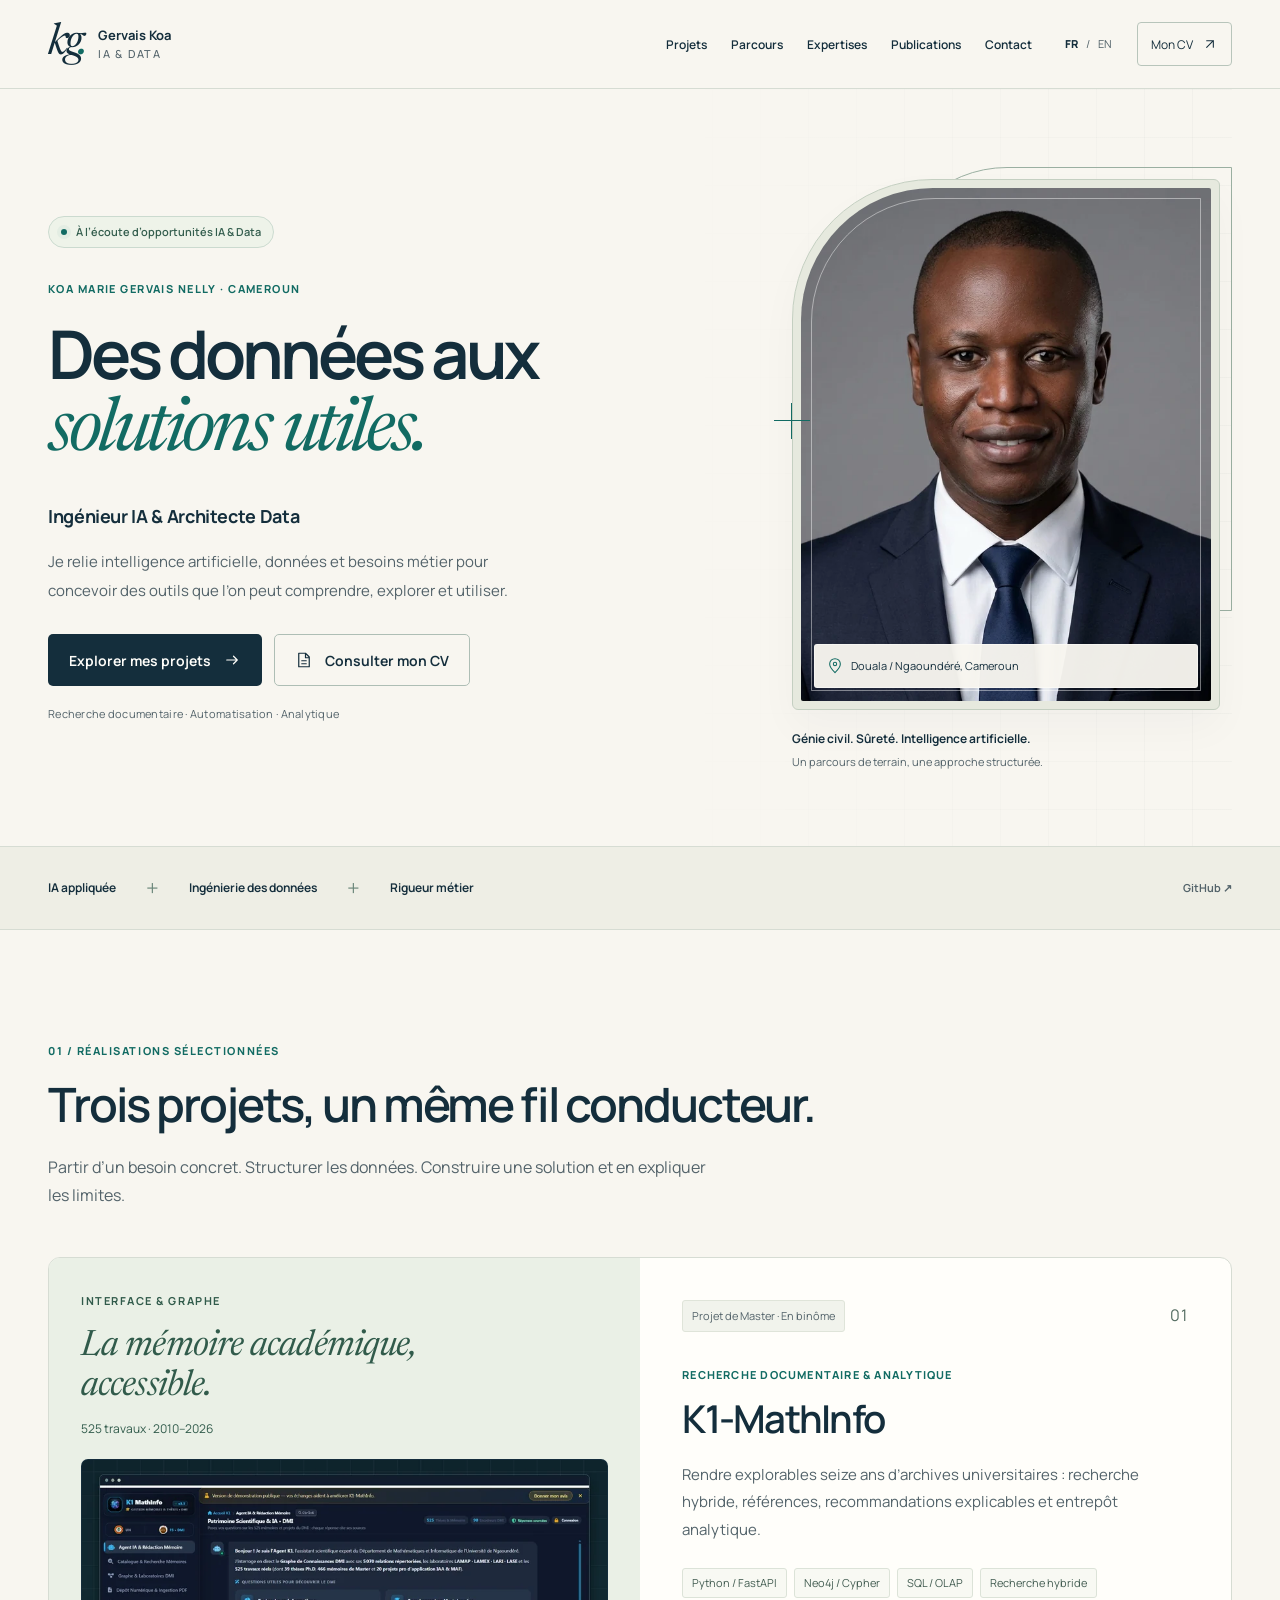
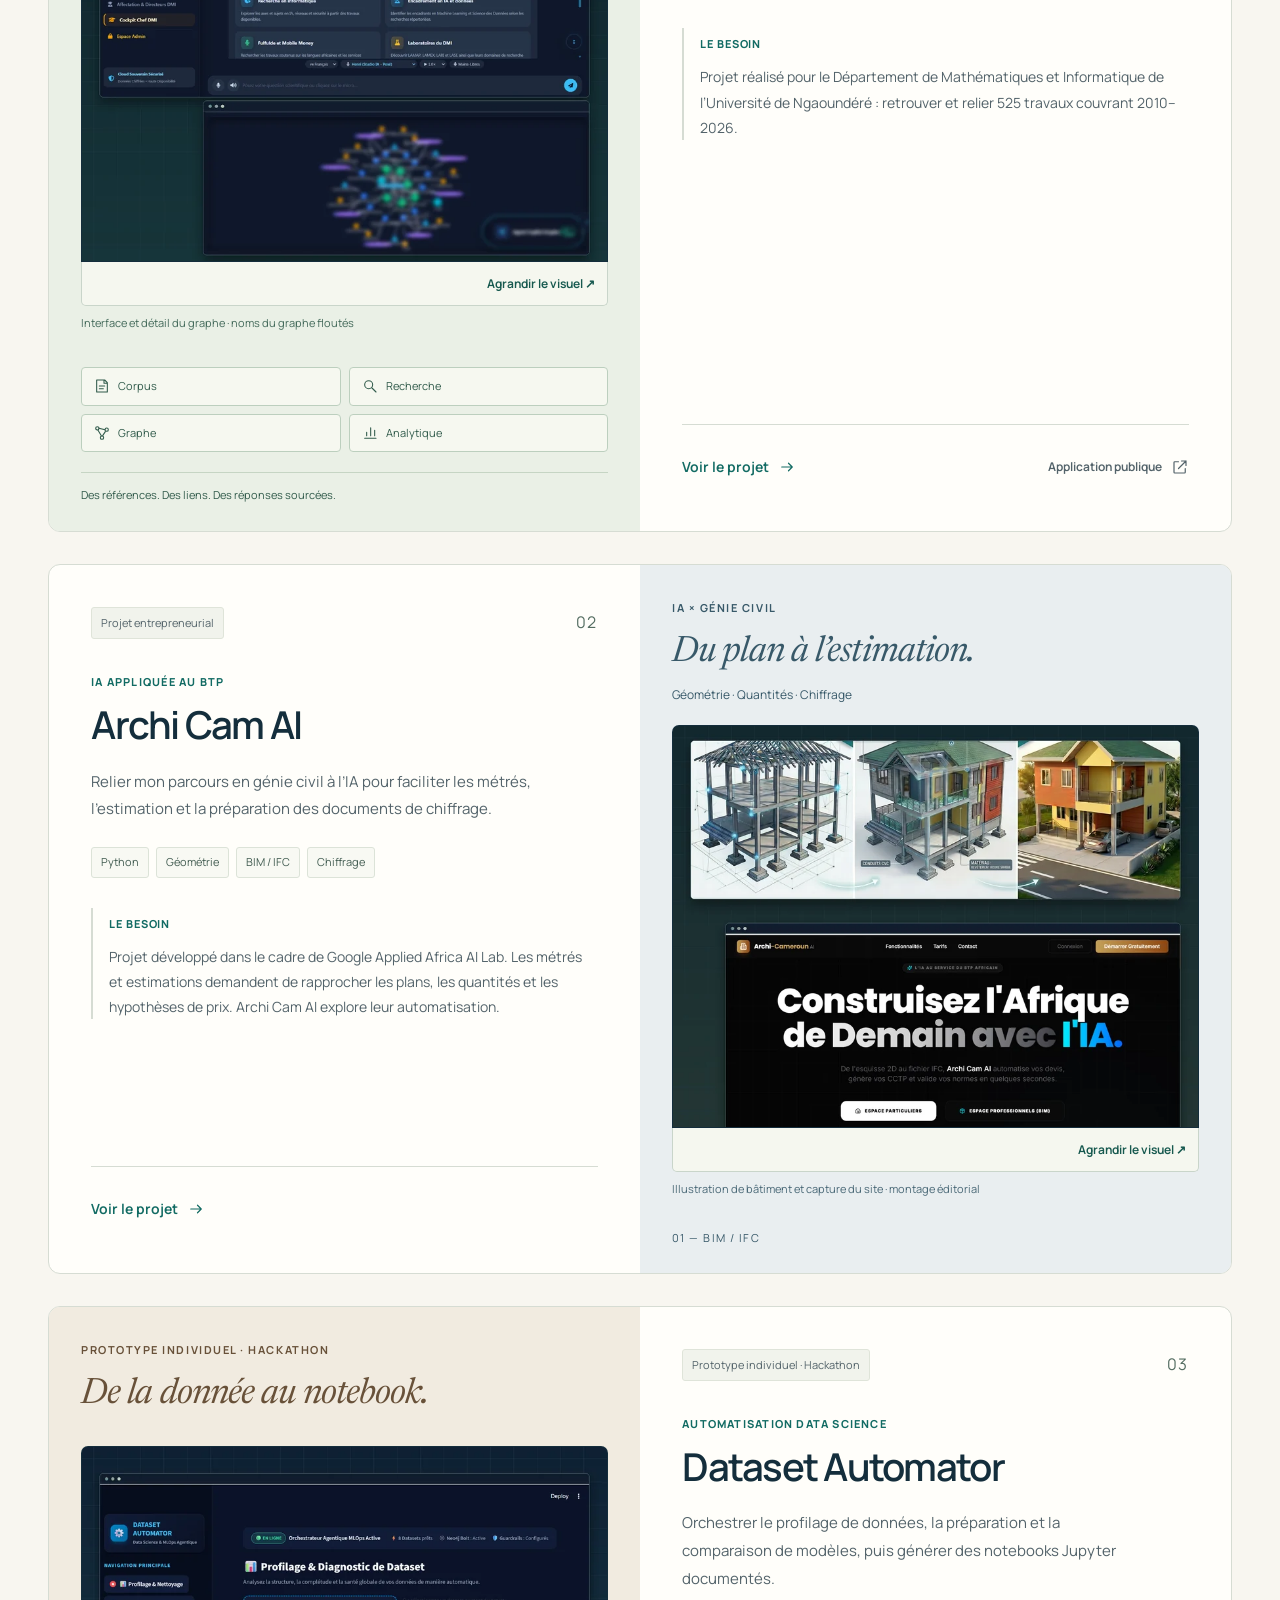
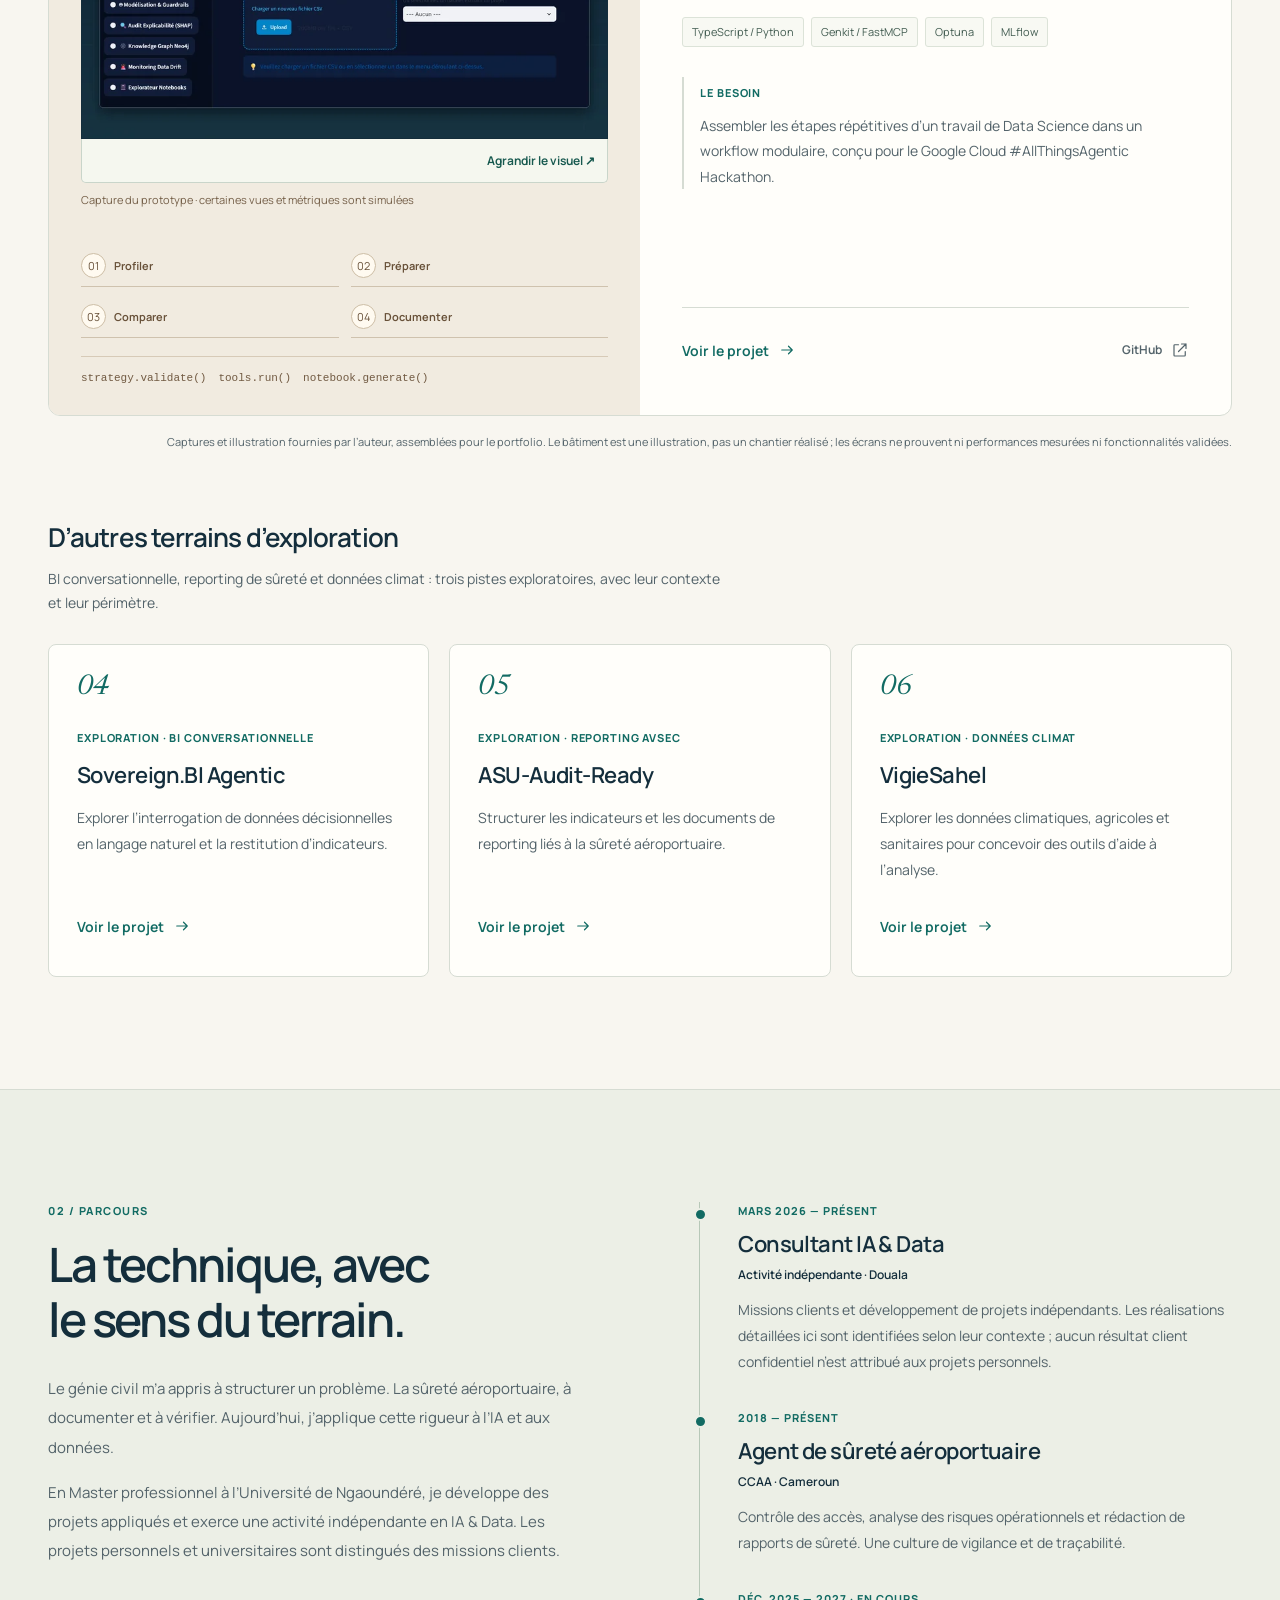
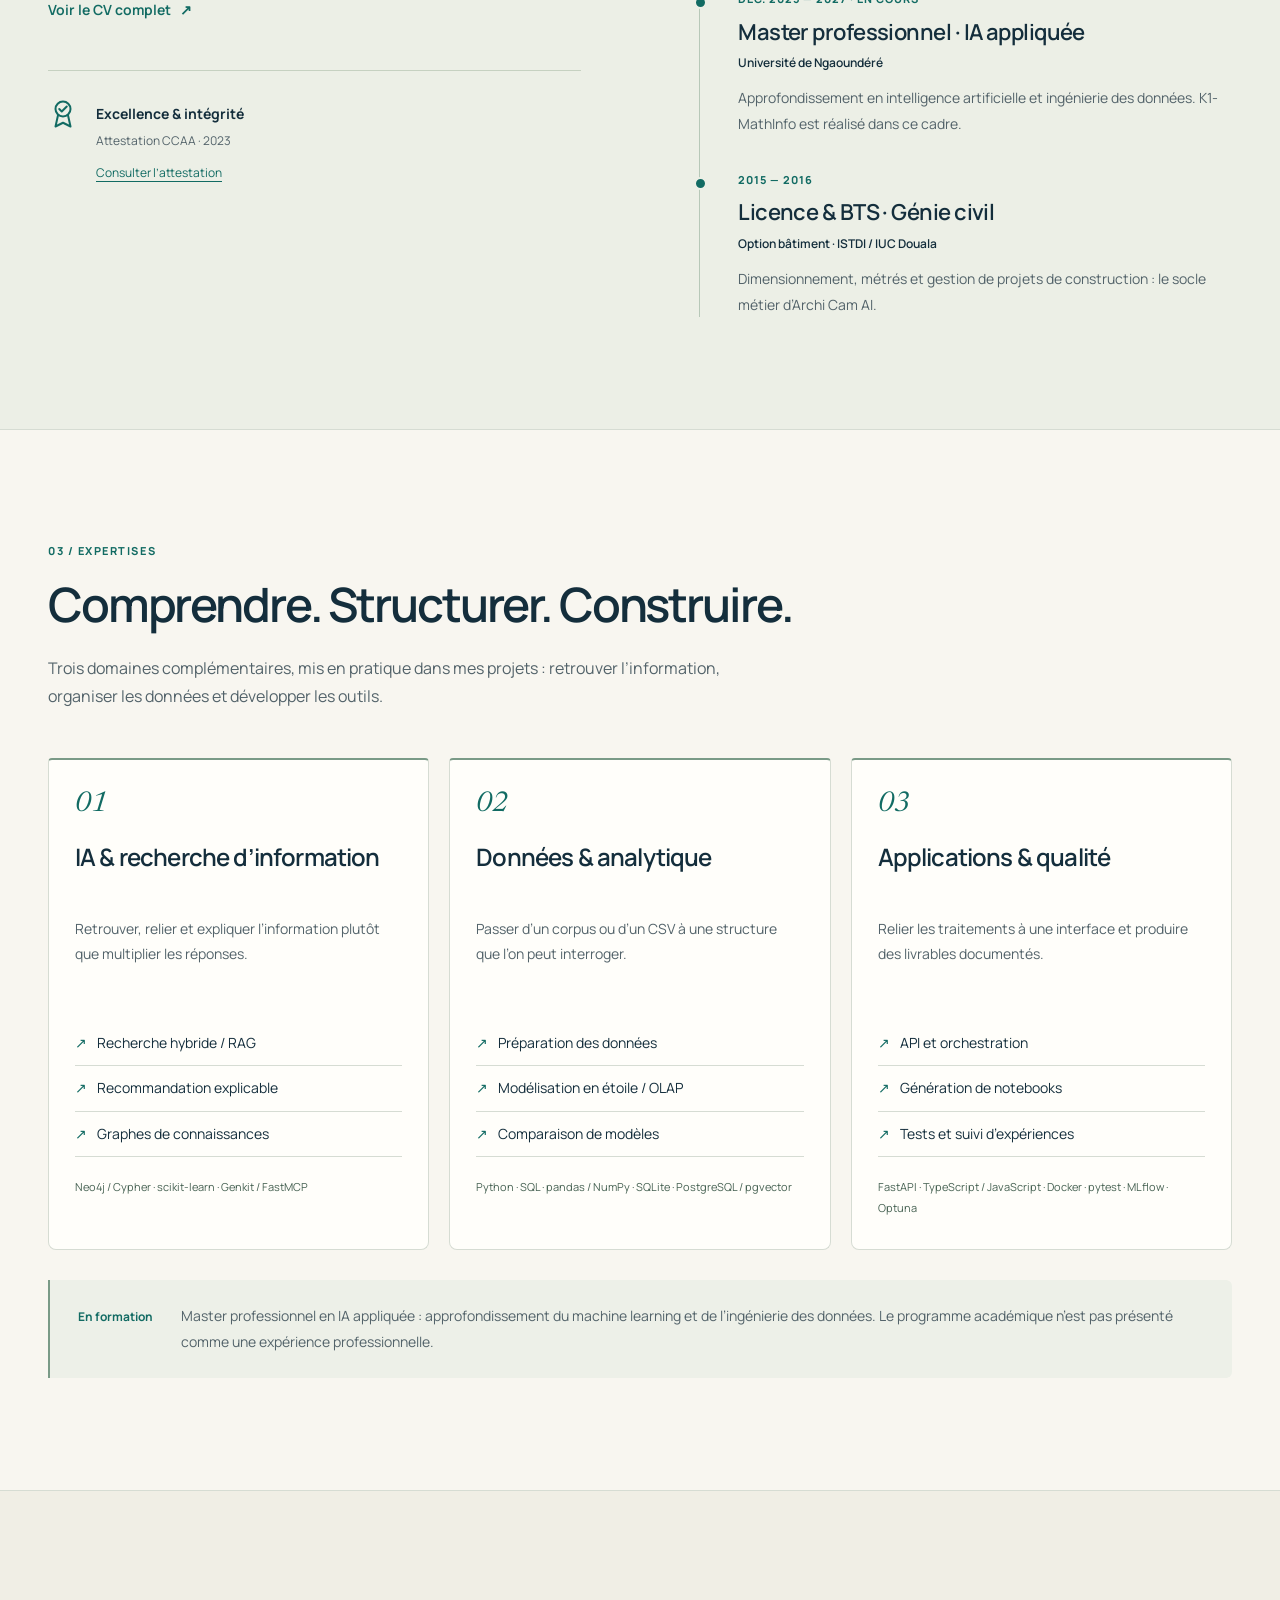
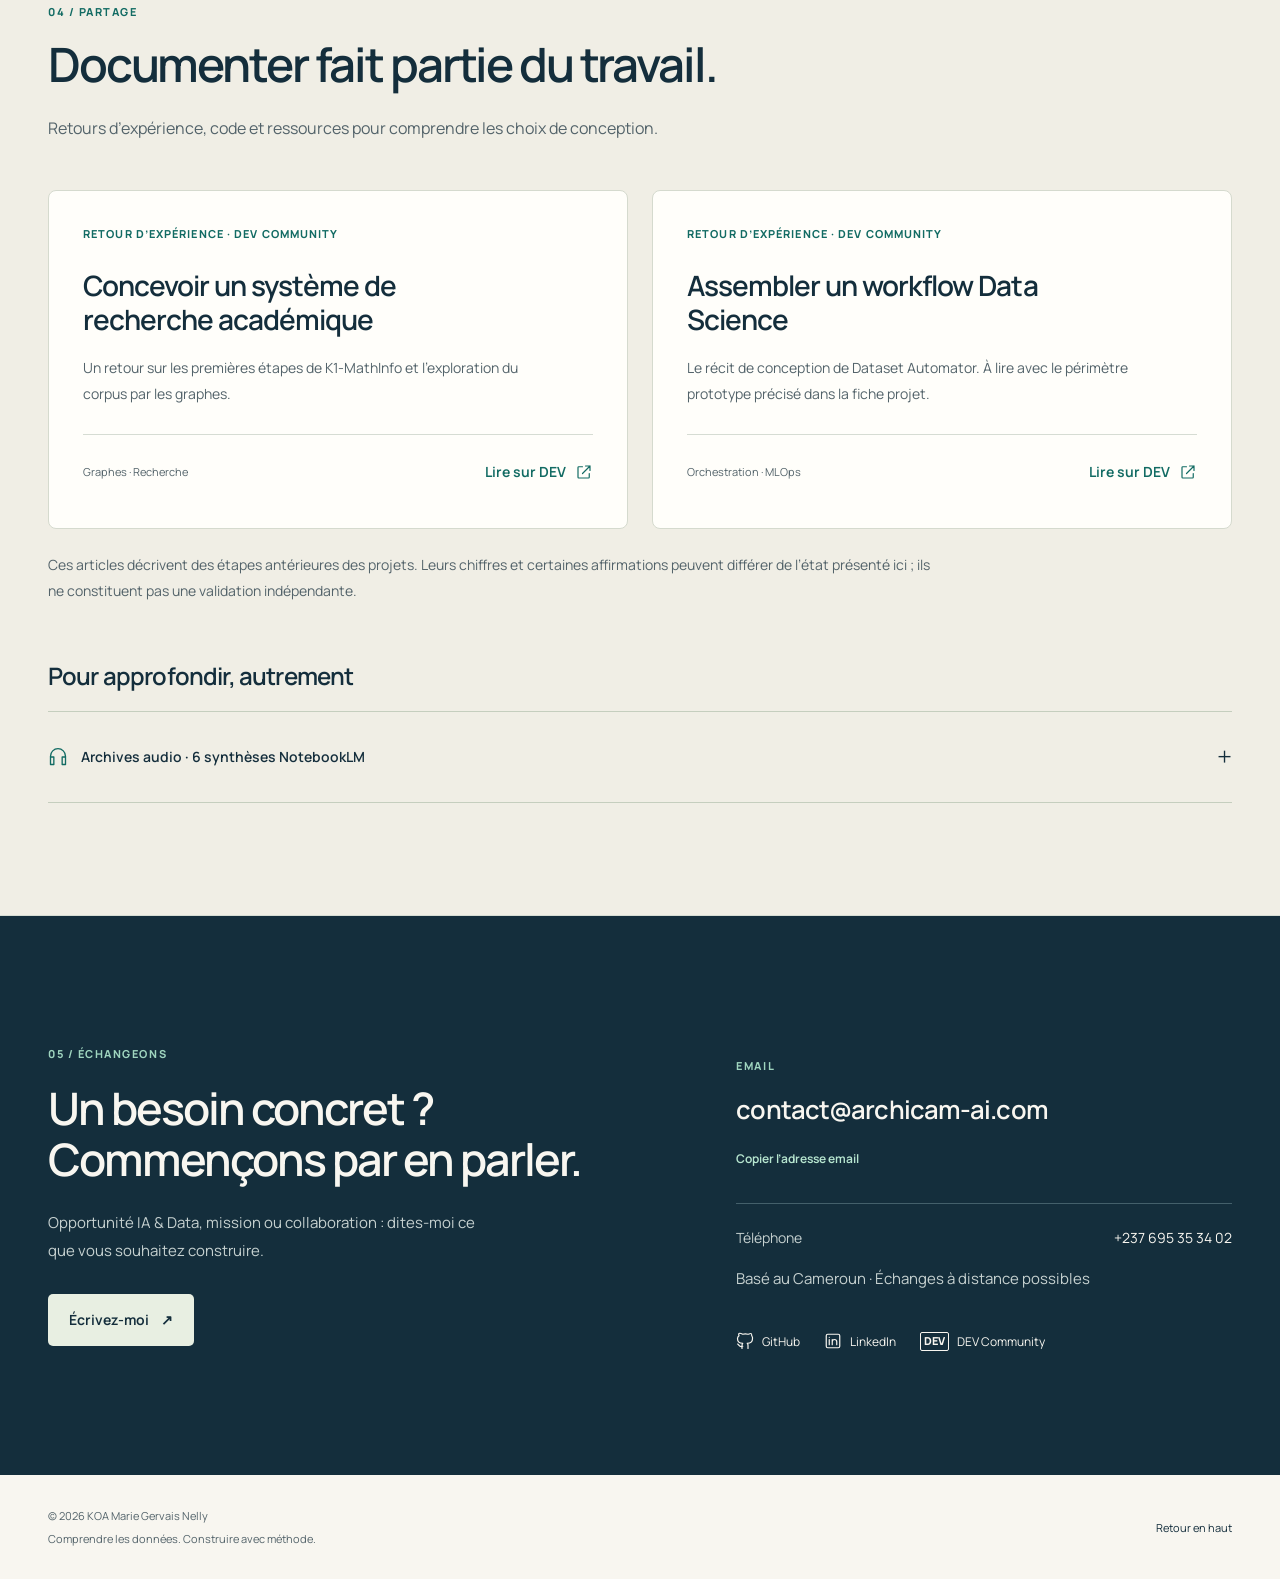
==== commit 8350313d: "feat: sublimation visuelle atelier IA & Data, typographies locales et illustrations de projets" ====
--- a/index.html
+++ b/index.html
@@ -5,18 +5,20 @@
   <meta name="viewport" content="width=device-width, initial-scale=1">
   <title>KOA Marie Gervais Nelly — Ingénierie IA &amp; Data</title>
   <meta name="description" content="Portfolio de KOA Marie Gervais Nelly : recherche documentaire, ingénierie des données et IA appliquée. Découvrez K1-MathInfo, Archi Cam AI et Dataset Automator.">
-  <meta name="theme-color" content="#faf9f6">
+  <meta name="theme-color" content="#f8f6f0">
   <meta property="og:type" content="website">
   <meta property="og:url" content="https://portfolio-gervais.vercel.app/">
   <meta property="og:title" content="KOA Marie Gervais Nelly — Ingénierie IA &amp; Data">
   <meta property="og:description" content="Des données aux solutions utiles. Recherche documentaire, automatisation et analytique.">
   <meta property="og:image" content="https://portfolio-gervais.vercel.app/assets/images/profile_headshot.jpeg">
   <link rel="icon" href="assets/images/favicon.svg" type="image/svg+xml">
-  <link rel="stylesheet" href="style.css?v=d154b82192">
+  <link rel="preload" href="assets/fonts/manrope-latin.woff2" as="font" type="font/woff2" crossorigin>
+  <link rel="preload" href="assets/fonts/newsreader-latin-italic.woff2" as="font" type="font/woff2" crossorigin>
+  <link rel="stylesheet" href="style.css?v=6db6b98dbe">
   <noscript><style>.project-open,.language-switch,.menu-toggle,.copy-email{display:none!important}@media(max-width:800px){.header-inner{height:auto;flex-wrap:wrap;padding-block:12px}#main-nav{display:flex;position:static;order:3;flex-basis:100%;flex-wrap:wrap;flex-direction:row;gap:2px 18px;padding:0;border:0;box-shadow:none}#main-nav a{font-size:12px}}</style></noscript>
-  <script src="translations.js?v=51565f07e9" defer></script>
-  <script src="renderers.js?v=059c8511ea" defer></script>
-  <script src="app.js?v=6cb6fb0455" defer></script>
+  <script src="translations.js?v=5a3489a1e2" defer></script>
+  <script src="renderers.js?v=45a76fed81" defer></script>
+  <script src="app.js?v=5f6af14677" defer></script>
 </head>
 <body>
   <a class="skip-link" href="#main" data-i18n="skip">Aller au contenu</a>
@@ -35,9 +37,9 @@
         <p class="availability"><span aria-hidden="true"></span><span data-i18n="available">À l’écoute d’opportunités IA &amp; Data</span></p>
         <p class="eyebrow hero-eyebrow" data-i18n="hero_eyebrow">KOA MARIE GERVAIS NELLY · CAMEROUN</p>
         <h1><span data-i18n="hero_line1">Des données aux</span><br><span class="serif-accent" data-i18n="hero_line2">solutions utiles.</span></h1>
-        <p class="hero-role" data-i18n="hero_role">Ingénierie IA &amp; Data</p>
+        <p class="hero-role" data-i18n="hero_role">Ingénieur IA &amp; Architecte Data</p>
         <p class="hero-description" data-i18n="hero_desc">Je relie intelligence artificielle, données et besoins métier pour concevoir des outils que l’on peut comprendre, explorer et utiliser.</p>
-        <div class="hero-buttons"><a class="button button-dark" href="#projects"><span data-i18n="see_projects">Explorer mes projets</span><svg aria-hidden="true" viewBox="0 0 24 24"><path d="M5 12h14m-5-5 5 5-5 5"/></svg></a><a class="button button-outline" href="KOA_MARIE_GERVAIS_NELLY_CV_FR.pdf" download data-cv-download><svg aria-hidden="true" viewBox="0 0 24 24"><path d="M12 3v12m-4-4 4 4 4-4M4 16v5h16v-5"/></svg><span data-i18n="download_cv">Télécharger mon CV</span></a></div>
+        <div class="hero-buttons"><a class="button button-dark" href="#projects"><span data-i18n="see_projects">Explorer mes projets</span><svg aria-hidden="true" viewBox="0 0 24 24"><path d="M5 12h14m-5-5 5 5-5 5"/></svg></a><a class="button button-outline" href="cv.html?lang=fr" data-cv-page><svg aria-hidden="true" viewBox="0 0 24 24"><path d="M14 3H5v18h14V8ZM14 3v6h5M9 13h6M9 17h6"/></svg><span data-i18n="consult_cv">Consulter mon CV</span></a></div>
         <p class="hero-note" data-i18n="hero_note">Recherche documentaire · Automatisation · Analytique</p>
       </div>
       <figure class="portrait-block"><div class="portrait-frame"><img src="assets/images/profile_portrait.webp" width="640" height="800" alt="Portrait de KOA Marie Gervais Nelly" fetchpriority="high"><div class="portrait-location"><svg aria-hidden="true" viewBox="0 0 24 24"><path d="M12 22S4 14 4 9a8 8 0 1 1 16 0c0 5-8 13-8 13Z"/><circle cx="12" cy="9" r="2.5"/></svg><span data-i18n="location">Douala / Ngaoundéré, Cameroun</span></div></div><figcaption><strong data-i18n="portrait_caption">Génie civil. Sûreté. Intelligence artificielle.</strong><span data-i18n="portrait_note">Un parcours de terrain, une approche structurée.</span></figcaption></figure>
@@ -46,18 +48,18 @@
     <section id="projects" class="section container">
       <div class="section-heading"><p class="eyebrow" data-i18n="projects_eyebrow">01 / RÉALISATIONS SÉLECTIONNÉES</p><h2 data-i18n="projects_title">Trois projets, un même fil conducteur.</h2><p data-i18n="projects_desc">Partir d’un besoin concret. Structurer les données. Construire une solution et en expliquer les limites.</p></div>
       <div class="featured-projects">
-        <article class="project-card project-k1"><div class="project-visual k1-visual"><p class="visual-label" data-i18n="k1_visual_label">ARCHITECTURE SIMPLIFIÉE</p><p class="visual-title" data-i18n="k1_visual_title">La mémoire académique, accessible.</p><p class="visual-sub" data-i18n="k1_visual_sub">525 travaux · 2010–2026</p><div class="knowledge-map" aria-hidden="true"><div class="map-line line-a"></div><div class="map-line line-b"></div><div class="map-line line-c"></div><div class="map-node node-a"><svg viewBox="0 0 24 24"><path d="M4 3h12l4 4v14H4ZM15 3v5h5M8 12h8M8 16h6"/></svg><span data-i18n="k1_node1">Corpus</span></div><div class="map-node node-b"><svg viewBox="0 0 24 24"><circle cx="10" cy="10" r="6"/><path d="m15 15 6 6"/></svg><span data-i18n="k1_node2">Recherche</span></div><div class="map-node node-c"><svg viewBox="0 0 24 24"><circle cx="5" cy="5" r="2.5"/><circle cx="19" cy="7" r="2.5"/><circle cx="12" cy="19" r="2.5"/><path d="m7.5 5 9 2M6 8l5 8m6-6-4 6"/></svg><span data-i18n="k1_node3">Graphe</span></div><div class="map-node node-d"><svg viewBox="0 0 24 24"><path d="M4 20h17M7 16v-5m6 5V4m6 12V8"/></svg><span data-i18n="k1_node4">Analytique</span></div></div><p class="visual-bottom" data-i18n="k1_result">Des références. Des liens. Des réponses sourcées.</p></div><div class="project-copy" id="project-k1"><!-- STATIC:project-k1 -->
-<div class="project-meta"><span>Projet de Master · En binôme</span><span class="project-number">01</span></div><p class="eyebrow project-category">Recherche documentaire &amp; analytique</p><h3>K1-MathInfo</h3><p class="project-description">Rendre explorables seize ans d’archives universitaires : recherche hybride, références, recommandations explicables et entrepôt analytique.</p><ul class="tags" aria-label="Technologies"><li>Python / FastAPI</li><li>Neo4j / Cypher</li><li>SQL / OLAP</li><li>Recherche hybride</li></ul><div class="project-actions"><button type="button" class="text-link project-open" data-project="k1"><span>Voir le projet</span><span class="sr-only"> — K1-MathInfo</span><svg aria-hidden="true" viewBox="0 0 24 24"><path d="M5 12h14m-5-5 5 5-5 5"/></svg></button><a class="text-link" href="https://k1.archicam-ai.com" target="_blank" rel="noopener noreferrer">Application publique<svg aria-hidden="true" viewBox="0 0 24 24"><path d="M14 4h6v6M20 4 10 14m0-9H5a1 1 0 0 0-1 1v13a1 1 0 0 0 1 1h13a1 1 0 0 0 1-1v-5"/></svg></a></div>
+        <article class="project-card project-k1"><div class="project-visual k1-visual"><p class="visual-label" data-i18n="k1_visual_label">INTERFACE &amp; GRAPHE</p><p class="visual-title" data-i18n="k1_visual_title">La mémoire académique, accessible.</p><p class="visual-sub" data-i18n="k1_visual_sub">525 travaux · 2010–2026</p><a class="project-art-link" href="assets/images/projects/k1-composition-1440.webp" target="_blank" rel="noopener noreferrer"><img class="project-art" src="assets/images/projects/k1-composition-800.webp" srcset="assets/images/projects/k1-composition-800.webp 800w, assets/images/projects/k1-composition-1440.webp 1440w" sizes="(max-width: 800px) 90vw, 42vw" width="1440" height="1100" alt="" loading="lazy" decoding="async"><span class="media-open" data-i18n="view_visual">Agrandir le visuel ↗</span></a><p class="art-caption" data-i18n="k1_media_note">Interface et détail du graphe · noms du graphe floutés</p><div class="knowledge-map" aria-hidden="true"><div class="map-line line-a"></div><div class="map-line line-b"></div><div class="map-line line-c"></div><div class="map-node node-a"><svg viewBox="0 0 24 24"><path d="M4 3h12l4 4v14H4ZM15 3v5h5M8 12h8M8 16h6"/></svg><span data-i18n="k1_node1">Corpus</span></div><div class="map-node node-b"><svg viewBox="0 0 24 24"><circle cx="10" cy="10" r="6"/><path d="m15 15 6 6"/></svg><span data-i18n="k1_node2">Recherche</span></div><div class="map-node node-c"><svg viewBox="0 0 24 24"><circle cx="5" cy="5" r="2.5"/><circle cx="19" cy="7" r="2.5"/><circle cx="12" cy="19" r="2.5"/><path d="m7.5 5 9 2M6 8l5 8m6-6-4 6"/></svg><span data-i18n="k1_node3">Graphe</span></div><div class="map-node node-d"><svg viewBox="0 0 24 24"><path d="M4 20h17M7 16v-5m6 5V4m6 12V8"/></svg><span data-i18n="k1_node4">Analytique</span></div></div><p class="visual-bottom" data-i18n="k1_result">Des références. Des liens. Des réponses sourcées.</p></div><div class="project-copy" id="project-k1"><!-- STATIC:project-k1 -->
+<div class="project-meta"><span>Projet de Master · En binôme</span><span class="project-number">01</span></div><p class="eyebrow project-category">Recherche documentaire &amp; analytique</p><h3>K1-MathInfo</h3><p class="project-description">Rendre explorables seize ans d’archives universitaires : recherche hybride, références, recommandations explicables et entrepôt analytique.</p><ul class="tags" aria-label="Technologies"><li>Python / FastAPI</li><li>Neo4j / Cypher</li><li>SQL / OLAP</li><li>Recherche hybride</li></ul><div class="project-context"><span class="eyebrow">Le besoin</span><p>Projet réalisé pour le Département de Mathématiques et Informatique de l’Université de Ngaoundéré : retrouver et relier 525 travaux couvrant 2010–2026.</p></div><div class="project-actions"><button type="button" class="text-link project-open" data-project="k1"><span>Voir le projet</span><span class="sr-only"> — K1-MathInfo</span><svg aria-hidden="true" viewBox="0 0 24 24"><path d="M5 12h14m-5-5 5 5-5 5"/></svg></button><a class="text-link" href="https://k1.archicam-ai.com" target="_blank" rel="noopener noreferrer">Application publique<svg aria-hidden="true" viewBox="0 0 24 24"><path d="M14 4h6v6M20 4 10 14m0-9H5a1 1 0 0 0-1 1v13a1 1 0 0 0 1 1h13a1 1 0 0 0 1-1v-5"/></svg></a></div>
 <!-- /STATIC:project-k1 --></div></article>
-        <article class="project-card project-archi"><div class="project-visual archi-visual"><p class="visual-label" data-i18n="archi_visual_label">IA × GÉNIE CIVIL</p><p class="visual-title" data-i18n="archi_visual_title">Du plan à l’estimation.</p><p class="visual-sub" data-i18n="archi_visual_sub">Géométrie · Quantités · Chiffrage</p><svg class="building-diagram" aria-hidden="true" viewBox="0 0 440 230"><g fill="none" stroke="currentColor" stroke-width="1.2"><path opacity=".18" d="m20 160 200-100 200 100-200 100ZM20 130l200-100 200 100M70 185V75m300 110V75M120 210V50m200 160V50"/><path d="m110 157 115 57 118-59V67L226 12 110 70ZM110 70l115 57 118-60M225 127v87M110 99l115 58 118-60M110 128l115 58 118-60M148 89v88m38-69v87m78-87v88m40-107v89"/><path opacity=".55" d="m74 181 151 74 152-76M75 171v20m302-22v20M357 65l28-14m-28 103 28-14m-13-82v89"/></g></svg><span class="drawing-label" aria-hidden="true">01 — BIM / IFC</span></div><div class="project-copy" id="project-archi"><!-- STATIC:project-archi -->
-<div class="project-meta"><span>Projet entrepreneurial</span><span class="project-number">02</span></div><p class="eyebrow project-category">IA appliquée au BTP</p><h3>Archi Cam AI</h3><p class="project-description">Relier mon parcours en génie civil à l’IA pour faciliter les métrés, l’estimation et la préparation des documents de chiffrage.</p><ul class="tags" aria-label="Technologies"><li>Python</li><li>Géométrie</li><li>BIM / IFC</li><li>Chiffrage</li></ul><div class="project-actions"><button type="button" class="text-link project-open" data-project="archi"><span>Voir le projet</span><span class="sr-only"> — Archi Cam AI</span><svg aria-hidden="true" viewBox="0 0 24 24"><path d="M5 12h14m-5-5 5 5-5 5"/></svg></button></div>
+        <article class="project-card project-archi"><div class="project-visual archi-visual"><p class="visual-label" data-i18n="archi_visual_label">IA × GÉNIE CIVIL</p><p class="visual-title" data-i18n="archi_visual_title">Du plan à l’estimation.</p><p class="visual-sub" data-i18n="archi_visual_sub">Géométrie · Quantités · Chiffrage</p><a class="project-art-link" href="assets/images/projects/archi-composition-1440.webp" target="_blank" rel="noopener noreferrer"><img class="project-art" src="assets/images/projects/archi-composition-800.webp" srcset="assets/images/projects/archi-composition-800.webp 800w, assets/images/projects/archi-composition-1440.webp 1440w" sizes="(max-width: 800px) 90vw, 42vw" width="1440" height="1100" alt="" loading="lazy" decoding="async"><span class="media-open" data-i18n="view_visual">Agrandir le visuel ↗</span></a><p class="art-caption" data-i18n="archi_media_note">Illustration de bâtiment et capture du site · montage éditorial</p><svg class="building-diagram" aria-hidden="true" viewBox="0 0 440 230"><g fill="none" stroke="currentColor" stroke-width="1.2"><path opacity=".18" d="m20 160 200-100 200 100-200 100ZM20 130l200-100 200 100M70 185V75m300 110V75M120 210V50m200 160V50"/><path d="m110 157 115 57 118-59V67L226 12 110 70ZM110 70l115 57 118-60M225 127v87M110 99l115 58 118-60M110 128l115 58 118-60M148 89v88m38-69v87m78-87v88m40-107v89"/><path opacity=".55" d="m74 181 151 74 152-76M75 171v20m302-22v20M357 65l28-14m-28 103 28-14m-13-82v89"/></g></svg><span class="drawing-label" aria-hidden="true">01 — BIM / IFC</span></div><div class="project-copy" id="project-archi"><!-- STATIC:project-archi -->
+<div class="project-meta"><span>Projet entrepreneurial</span><span class="project-number">02</span></div><p class="eyebrow project-category">IA appliquée au BTP</p><h3>Archi Cam AI</h3><p class="project-description">Relier mon parcours en génie civil à l’IA pour faciliter les métrés, l’estimation et la préparation des documents de chiffrage.</p><ul class="tags" aria-label="Technologies"><li>Python</li><li>Géométrie</li><li>BIM / IFC</li><li>Chiffrage</li></ul><div class="project-context"><span class="eyebrow">Le besoin</span><p>Projet développé dans le cadre de Google Applied Africa AI Lab. Les métrés et estimations demandent de rapprocher les plans, les quantités et les hypothèses de prix. Archi Cam AI explore leur automatisation.</p></div><div class="project-actions"><button type="button" class="text-link project-open" data-project="archi"><span>Voir le projet</span><span class="sr-only"> — Archi Cam AI</span><svg aria-hidden="true" viewBox="0 0 24 24"><path d="M5 12h14m-5-5 5 5-5 5"/></svg></button></div>
 <!-- /STATIC:project-archi --></div></article>
-        <article class="project-card project-dataset"><div class="project-visual dataset-visual"><p class="visual-label" data-i18n="dataset_visual_label">PROTOTYPE INDIVIDUEL · HACKATHON</p><p class="visual-title" data-i18n="dataset_visual_title">De la donnée au notebook.</p><div class="pipeline" aria-hidden="true"><div><span>01</span><strong data-i18n="dataset_step1">Profiler</strong><i></i></div><div><span>02</span><strong data-i18n="dataset_step2">Préparer</strong><i></i></div><div><span>03</span><strong data-i18n="dataset_step3">Comparer</strong><i></i></div><div><span>04</span><strong data-i18n="dataset_step4">Documenter</strong></div></div><div class="code-note" aria-hidden="true"><span>strategy.validate()</span><span>tools.run()</span><span>notebook.generate()</span></div></div><div class="project-copy" id="project-dataset"><!-- STATIC:project-dataset -->
-<div class="project-meta"><span>Prototype individuel · Hackathon</span><span class="project-number">03</span></div><p class="eyebrow project-category">Automatisation Data Science</p><h3>Dataset Automator</h3><p class="project-description">Orchestrer le profilage de données, la préparation et la comparaison de modèles, puis générer des notebooks Jupyter documentés.</p><ul class="tags" aria-label="Technologies"><li>TypeScript / Python</li><li>Genkit / FastMCP</li><li>Optuna</li><li>MLflow</li></ul><div class="project-actions"><button type="button" class="text-link project-open" data-project="dataset"><span>Voir le projet</span><span class="sr-only"> — Dataset Automator</span><svg aria-hidden="true" viewBox="0 0 24 24"><path d="M5 12h14m-5-5 5 5-5 5"/></svg></button><a class="text-link" href="https://github.com/gervais-afk/notebooks-factory" target="_blank" rel="noopener noreferrer">GitHub<svg aria-hidden="true" viewBox="0 0 24 24"><path d="M14 4h6v6M20 4 10 14m0-9H5a1 1 0 0 0-1 1v13a1 1 0 0 0 1 1h13a1 1 0 0 0 1-1v-5"/></svg></a></div>
+        <article class="project-card project-dataset"><div class="project-visual dataset-visual"><p class="visual-label" data-i18n="dataset_visual_label">PROTOTYPE INDIVIDUEL · HACKATHON</p><p class="visual-title" data-i18n="dataset_visual_title">De la donnée au notebook.</p><a class="project-art-link" href="assets/images/projects/dataset-composition-1440.webp" target="_blank" rel="noopener noreferrer"><img class="project-art" src="assets/images/projects/dataset-composition-800.webp" srcset="assets/images/projects/dataset-composition-800.webp 800w, assets/images/projects/dataset-composition-1440.webp 1440w" sizes="(max-width: 800px) 90vw, 42vw" width="1440" height="800" alt="" loading="lazy" decoding="async"><span class="media-open" data-i18n="view_visual">Agrandir le visuel ↗</span></a><p class="art-caption" data-i18n="dataset_media_note">Capture du prototype · certaines vues et métriques sont simulées</p><div class="pipeline" aria-hidden="true"><div><span>01</span><strong data-i18n="dataset_step1">Profiler</strong><i></i></div><div><span>02</span><strong data-i18n="dataset_step2">Préparer</strong><i></i></div><div><span>03</span><strong data-i18n="dataset_step3">Comparer</strong><i></i></div><div><span>04</span><strong data-i18n="dataset_step4">Documenter</strong></div></div><div class="code-note" aria-hidden="true"><span>strategy.validate()</span><span>tools.run()</span><span>notebook.generate()</span></div></div><div class="project-copy" id="project-dataset"><!-- STATIC:project-dataset -->
+<div class="project-meta"><span>Prototype individuel · Hackathon</span><span class="project-number">03</span></div><p class="eyebrow project-category">Automatisation Data Science</p><h3>Dataset Automator</h3><p class="project-description">Orchestrer le profilage de données, la préparation et la comparaison de modèles, puis générer des notebooks Jupyter documentés.</p><ul class="tags" aria-label="Technologies"><li>TypeScript / Python</li><li>Genkit / FastMCP</li><li>Optuna</li><li>MLflow</li></ul><div class="project-context"><span class="eyebrow">Le besoin</span><p>Assembler les étapes répétitives d’un travail de Data Science dans un workflow modulaire, conçu pour le Google Cloud #AllThingsAgentic Hackathon.</p></div><div class="project-actions"><button type="button" class="text-link project-open" data-project="dataset"><span>Voir le projet</span><span class="sr-only"> — Dataset Automator</span><svg aria-hidden="true" viewBox="0 0 24 24"><path d="M5 12h14m-5-5 5 5-5 5"/></svg></button><a class="text-link" href="https://github.com/gervais-afk/notebooks-factory" target="_blank" rel="noopener noreferrer">GitHub<svg aria-hidden="true" viewBox="0 0 24 24"><path d="M14 4h6v6M20 4 10 14m0-9H5a1 1 0 0 0-1 1v13a1 1 0 0 0 1 1h13a1 1 0 0 0 1-1v-5"/></svg></a></div>
 <!-- /STATIC:project-dataset --></div></article>
       </div>
-      <p class="diagram-caption" data-i18n="diagram_note">Schéma éditorial simplifié — pas une capture de l’application.</p>
-      <div class="other-heading"><h3 data-i18n="other_title">D’autres terrains d’exploration</h3><p data-i18n="other_desc">Des projets complémentaires, présentés sans revendiquer des résultats d’exploitation non vérifiés.</p></div>
+      <p class="diagram-caption" data-i18n="diagram_note">Captures et illustration fournies par l’auteur, assemblées pour le portfolio. Le bâtiment est une illustration, pas un chantier réalisé ; les écrans ne prouvent ni performances mesurées ni fonctionnalités validées.</p>
+      <div class="other-heading"><h3 data-i18n="other_title">D’autres terrains d’exploration</h3><p data-i18n="other_desc">BI conversationnelle, reporting de sûreté et données climat : trois pistes exploratoires, avec leur contexte et leur périmètre.</p></div>
       <div class="secondary-grid" id="secondary-projects"><!-- STATIC:secondary -->
 <article class="secondary-card"><span class="small-index">04</span><p class="eyebrow">Exploration · BI conversationnelle</p><h4>Sovereign.BI Agentic</h4><p>Explorer l’interrogation de données décisionnelles en langage naturel et la restitution d’indicateurs.</p><button type="button" class="text-link project-open" data-project="sovereign"><span>Voir le projet</span><span class="sr-only"> — Sovereign.BI Agentic</span><svg aria-hidden="true" viewBox="0 0 24 24"><path d="M5 12h14m-5-5 5 5-5 5"/></svg></button></article><article class="secondary-card"><span class="small-index">05</span><p class="eyebrow">Exploration · Reporting AVSEC</p><h4>ASU-Audit-Ready</h4><p>Structurer les indicateurs et les documents de reporting liés à la sûreté aéroportuaire.</p><button type="button" class="text-link project-open" data-project="asu"><span>Voir le projet</span><span class="sr-only"> — ASU-Audit-Ready</span><svg aria-hidden="true" viewBox="0 0 24 24"><path d="M5 12h14m-5-5 5 5-5 5"/></svg></button></article><article class="secondary-card"><span class="small-index">06</span><p class="eyebrow">Exploration · Données climat</p><h4>VigieSahel</h4><p>Explorer les données climatiques, agricoles et sanitaires pour concevoir des outils d’aide à l’analyse.</p><button type="button" class="text-link project-open" data-project="vigie"><span>Voir le projet</span><span class="sr-only"> — VigieSahel</span><svg aria-hidden="true" viewBox="0 0 24 24"><path d="M5 12h14m-5-5 5 5-5 5"/></svg></button></article>
 <!-- /STATIC:secondary --></div>
@@ -65,7 +67,7 @@
     <section id="about" class="section about-section"><div class="container about-grid"><div class="about-intro"><p class="eyebrow" data-i18n="about_eyebrow">02 / PARCOURS</p><h2 data-i18n="about_title">La technique, avec le sens du terrain.</h2><p data-i18n="about_p1">Le génie civil m’a appris à structurer un problème. La sûreté aéroportuaire, à documenter et à vérifier. Aujourd’hui, j’applique cette rigueur à l’IA et aux données.</p><p data-i18n="about_p2">En Master professionnel à l’Université de Ngaoundéré, je développe des projets appliqués et exerce une activité indépendante en IA &amp; Data. Les projets personnels et universitaires sont distingués des missions clients.</p><a href="cv.html" class="text-link" data-cv-page><span data-i18n="about_cv">Voir le CV complet</span><span aria-hidden="true">↗</span></a><div class="recognition"><svg aria-hidden="true" viewBox="0 0 24 24"><circle cx="12" cy="8" r="6"/><path d="m8 13-2 9 6-3 6 3-2-9m-7-5 2 2 4-4"/></svg><div><strong data-i18n="recognition">Excellence &amp; intégrité</strong><span data-i18n="recognition_desc">Attestation CCAA · 2023</span><a href="assets/images/attestation_excellence_ccaa.jpg" target="_blank" rel="noopener noreferrer" data-i18n="recognition_link">Consulter l’attestation</a></div></div></div><div class="journey" id="journey"><!-- STATIC:journey -->
 <article class="journey-item"><p class="eyebrow">MARS 2026 — PRÉSENT</p><h3>Consultant IA &amp; Data</h3><p class="journey-place">Activité indépendante · Douala</p><p>Missions clients et développement de projets indépendants. Les réalisations détaillées ici sont identifiées selon leur contexte ; aucun résultat client confidentiel n’est attribué aux projets personnels.</p></article><article class="journey-item"><p class="eyebrow">2018 — PRÉSENT</p><h3>Agent de sûreté aéroportuaire</h3><p class="journey-place">CCAA · Cameroun</p><p>Contrôle des accès, analyse des risques opérationnels et rédaction de rapports de sûreté. Une culture de vigilance et de traçabilité.</p></article><article class="journey-item"><p class="eyebrow">DÉC. 2025 — 2027 · EN COURS</p><h3>Master professionnel · IA appliquée</h3><p class="journey-place">Université de Ngaoundéré</p><p>Approfondissement en intelligence artificielle et ingénierie des données. K1-MathInfo est réalisé dans ce cadre.</p></article><article class="journey-item"><p class="eyebrow">2015 — 2016</p><h3>Licence &amp; BTS · Génie civil</h3><p class="journey-place">Option bâtiment · ISTDI / IUC Douala</p><p>Dimensionnement, métrés et gestion de projets de construction : le socle métier d’Archi Cam AI.</p></article>
 <!-- /STATIC:journey --></div></div></section>
-    <section id="skills" class="section container"><div class="section-heading"><p class="eyebrow" data-i18n="skills_eyebrow">03 / EXPERTISES</p><h2 data-i18n="skills_title">Une boîte à outils, pas une collection de logos.</h2><p data-i18n="skills_desc">Des compétences regroupées par usage. Les technologies sont rattachées aux projets, sans jauges de maîtrise artificielles.</p></div><div class="skills-grid" id="skill-cards"><!-- STATIC:skills -->
+    <section id="skills" class="section container"><div class="section-heading"><p class="eyebrow" data-i18n="skills_eyebrow">03 / EXPERTISES</p><h2 data-i18n="skills_title">Comprendre. Structurer. Construire.</h2><p data-i18n="skills_desc">Trois domaines complémentaires, mis en pratique dans mes projets : retrouver l’information, organiser les données et développer les outils.</p></div><div class="skills-grid" id="skill-cards"><!-- STATIC:skills -->
 <article class="skill-card"><span class="small-index">01</span><h3>IA &amp; recherche d’information</h3><p>Retrouver, relier et expliquer l’information plutôt que multiplier les réponses.</p><ul class="skill-list"><li>Recherche hybride / RAG</li><li>Recommandation explicable</li><li>Graphes de connaissances</li></ul><p class="tools">Neo4j / Cypher · scikit-learn · Genkit / FastMCP</p></article><article class="skill-card"><span class="small-index">02</span><h3>Données &amp; analytique</h3><p>Passer d’un corpus ou d’un CSV à une structure que l’on peut interroger.</p><ul class="skill-list"><li>Préparation des données</li><li>Modélisation en étoile / OLAP</li><li>Comparaison de modèles</li></ul><p class="tools">Python · SQL · pandas / NumPy · SQLite · PostgreSQL / pgvector</p></article><article class="skill-card"><span class="small-index">03</span><h3>Applications &amp; qualité</h3><p>Relier les traitements à une interface et produire des livrables documentés.</p><ul class="skill-list"><li>API et orchestration</li><li>Génération de notebooks</li><li>Tests et suivi d’expériences</li></ul><p class="tools">FastAPI · TypeScript / JavaScript · Docker · pytest · MLflow · Optuna</p></article>
 <!-- /STATIC:skills --></div><aside class="learning-note"><strong data-i18n="learning">En formation</strong><p data-i18n="learning_desc">Master professionnel en IA appliquée : approfondissement du machine learning et de l’ingénierie des données. Le programme académique n’est pas présenté comme une expérience professionnelle.</p></aside></section>
     <section id="resources" class="section resources-section"><div class="container"><div class="section-heading"><p class="eyebrow" data-i18n="resources_eyebrow">04 / PARTAGE</p><h2 data-i18n="resources_title">Documenter fait partie du travail.</h2><p data-i18n="resources_desc">Retours d’expérience, code et ressources pour comprendre les choix de conception.</p></div><div class="articles-grid" id="article-cards"><!-- STATIC:articles -->
@@ -74,7 +76,7 @@
     <section id="contact" class="section contact-section"><div class="container contact-grid"><div><p class="eyebrow" data-i18n="contact_eyebrow">05 / ÉCHANGEONS</p><h2 data-i18n="contact_title">Un besoin concret ?
 Commençons par en parler.</h2><p data-i18n="contact_desc">Opportunité IA &amp; Data, mission ou collaboration : dites-moi ce que vous souhaitez construire.</p><a class="button button-dark" href="mailto:contact@archicam-ai.com"><span data-i18n="email_me">Écrivez-moi</span><span aria-hidden="true">↗</span></a></div><div class="contact-details"><span class="eyebrow">EMAIL</span><a class="email-address" href="mailto:contact@archicam-ai.com">contact@archicam-ai.com</a><button type="button" class="text-link copy-email" data-i18n="copy_email">Copier l’adresse email</button><p id="copy-status" role="status"></p><div class="phone-row"><span data-i18n="phone">Téléphone</span><a href="tel:+237695353402">+237 695 35 34 02</a></div><p class="small-note" data-i18n="contact_local">Basé au Cameroun · Échanges à distance possibles</p><div class="social-links"><a href="https://github.com/gervais-afk" target="_blank" rel="noopener noreferrer"><svg aria-hidden="true" viewBox="0 0 24 24"><path d="M9 19c-5 2-5-3-7-3m14 6v-4a4 4 0 0 0-1-3c4 0 7-2 7-6a5 5 0 0 0-1-4c0-1 0-3-1-3-2 0-3 1-4 1a14 14 0 0 0-7 0C7 2 5 1 4 2s0 3 0 3a5 5 0 0 0-2 4c0 4 3 6 7 6-1 1-1 2-1 3v4"/></svg>GitHub</a><a href="https://www.linkedin.com/in/marie-gervais-koa" target="_blank" rel="noopener noreferrer"><svg aria-hidden="true" viewBox="0 0 24 24"><rect x="3" y="3" width="18" height="18" rx="2"/><path d="M7 10v7m4 0v-7m0 3c0-4 6-4 6 0v4M7 7v.1"/></svg>LinkedIn</a><a href="https://dev.to/gervais_marie" target="_blank" rel="noopener noreferrer"><span class="dev-mark" aria-hidden="true">DEV</span>DEV Community</a></div></div></div></section>
   </main>
-  <footer class="container site-footer"><p>© <span id="year">2026</span> KOA Marie Gervais Nelly<span class="footer-note" data-i18n="footer_note">Conçu avec soin. Sans superlatifs.</span></p><a href="#home" data-i18n="back_top">Retour en haut</a></footer>
+  <footer class="container site-footer"><p>© <span id="year">2026</span> KOA Marie Gervais Nelly<span class="footer-note" data-i18n="footer_note">Comprendre les données. Construire avec méthode.</span></p><a href="#home" data-i18n="back_top">Retour en haut</a></footer>
   <dialog id="project-dialog" aria-labelledby="project-dialog-title"><div class="dialog-bar"><span>PORTFOLIO / <span id="dialog-index">01</span></span><button type="button" class="dialog-close" aria-label="Fermer la fiche projet"><svg aria-hidden="true" viewBox="0 0 24 24"><path d="m6 6 12 12M6 18 18 6"/></svg></button></div><div id="project-dialog-content"></div></dialog>
   <noscript><p class="noscript-note">Le contenu français et les CV restent disponibles. Activez JavaScript pour les traductions et les fiches détaillées des projets.</p></noscript>
 </body>
--- a/style.css
+++ b/style.css
@@ -1,23 +1,591 @@
-/* Local, dependency-free light theme. No webfonts or persistent animation. */
-:root{color-scheme:light;--paper:#faf9f6;--white:#fff;--navy:#152e40;--muted:#54636c;--teal:#096d65;--line:#dce2dc;--soft:#eef2ed;--radius:16px;--sans:"Segoe UI",Arial,sans-serif;--serif:Georgia,"Times New Roman",serif}
-*{box-sizing:border-box}html{scroll-behavior:smooth;scroll-padding-top:100px}body{margin:0;background:var(--paper);color:var(--navy);font-family:var(--sans);font-size:16px;line-height:1.65;-webkit-font-smoothing:antialiased}body.modal-open{overflow:hidden}button,input,select{font:inherit}button,a{-webkit-tap-highlight-color:transparent}button{cursor:pointer}a{color:inherit;text-decoration:none}a:hover{color:var(--teal)}button:disabled{cursor:default}img{display:block;max-width:100%}svg{width:22px;height:22px;fill:none;stroke:currentColor;stroke-width:1.6;stroke-linecap:round;stroke-linejoin:round;flex-shrink:0}button{color:inherit}p,h1,h2,h3,h4,figure{margin:0}p+p{margin-top:16px}h1,h2,h3,h4{font-weight:600;line-height:1.15}h2{font-size:clamp(32px,3.5vw,46px);letter-spacing:-1.7px}h3{font-size:26px;letter-spacing:-.7px}h4{font-size:21px}p{color:var(--muted)}a,button,summary{touch-action:manipulation}:focus-visible{outline:3px solid var(--teal);outline-offset:5px}::selection{background:#c8e8dc;color:var(--navy)}.container{width:min(1180px,calc(100% - 80px));margin-inline:auto}.section{padding-block:112px}.eyebrow{color:var(--teal);font-size:11px;font-weight:700;letter-spacing:1.6px;line-height:1.6;text-transform:uppercase}.section-heading{max-width:730px;margin-bottom:48px}.section-heading h2{margin:16px 0 20px}.section-heading>p:last-child{max-width:650px;font-size:17px}.button{min-height:50px;display:inline-flex;justify-content:center;align-items:center;gap:14px;border:1px solid transparent;border-radius:7px;padding:13px 20px;font-size:14px;font-weight:600;line-height:1.4;transition:background .18s,color .18s,transform .18s}.button:hover{transform:translateY(-2px)}.button svg{width:19px;height:19px}.button-dark{background:var(--navy);color:white}.button-dark:hover{background:var(--teal);color:white}.button-outline{border-color:#c6d0ca;background:transparent}.button-outline:hover{background:#edf1eb}.text-link{display:inline-flex;align-items:center;gap:10px;min-height:44px;color:var(--teal);font-weight:600;font-size:13px;background:none;border:0;padding:0;text-decoration:none}.text-link:hover{text-decoration:underline;text-underline-offset:5px}.text-link svg{width:18px;height:18px}.sr-only{position:absolute;width:1px;height:1px;padding:0;overflow:hidden;clip:rect(0,0,0,0);white-space:nowrap;border:0}.skip-link{position:fixed;top:10px;left:12px;z-index:20;background:var(--navy);color:white;padding:12px 20px;transform:translateY(-160%)}.skip-link:focus{transform:none}
-/* Header */
-.site-header{position:sticky;top:0;z-index:10;background:rgba(250,249,246,.97);border-bottom:1px solid var(--line)}.header-inner{height:88px;display:flex;align-items:center;gap:28px}.brand{display:flex;align-items:center;gap:12px;flex-shrink:0}.brand-mark{font-family:var(--serif);font-size:39px;font-weight:700;letter-spacing:-4px;line-height:1}.brand-mark>span{color:var(--teal)}.brand-name{font-size:13px;line-height:1.5;font-weight:600}.brand-name>span{display:block;color:var(--muted);font-size:8px;letter-spacing:2.2px;font-weight:500}#main-nav{display:flex;align-items:center;justify-content:center;gap:24px;margin-left:auto}#main-nav a{font-size:12px;font-weight:500;padding-block:12px;position:relative}#main-nav a.active{color:var(--teal)}#main-nav a.active:after{content:"";height:2px;position:absolute;bottom:4px;left:0;right:0;background:var(--teal)}.header-actions{display:flex;align-items:center;gap:22px}.language-switch{display:flex;align-items:center;gap:3px;font-size:11px;color:var(--muted)}.language-switch button{background:none;border:0;padding:10px 4px;min-height:44px;font-size:11px}.language-switch button[aria-pressed=true]{font-weight:800;color:var(--navy)}.header-cv{display:flex;align-items:center;gap:10px;padding:8px 14px;min-height:44px;border:1px solid #c4cfc7;border-radius:5px;font-size:12px;white-space:nowrap}.header-cv svg{width:15px;height:15px}.menu-toggle{display:none}
-/* Hero */
-.hero{display:grid;grid-template-columns:1.28fr .85fr;gap:8%;align-items:center;padding-top:76px;padding-bottom:72px;min-height:690px}.availability{display:inline-flex;align-items:center;gap:8px;font-size:11px;border:1px solid #cfdfd3;background:#f1f5ee;color:#385b49;border-radius:30px;padding:5px 11px;margin-bottom:36px}.availability>span:first-child{width:6px;height:6px;border-radius:50%;background:var(--teal)}.hero-eyebrow{font-size:10px;letter-spacing:1.9px;margin-bottom:18px}.hero h1{font-size:clamp(43px,5.1vw,69px);letter-spacing:-3.2px;line-height:1.08;font-weight:600}.serif-accent{font-family:var(--serif);font-weight:400;font-style:italic;color:var(--teal)}.hero-role{font-size:18px;font-weight:600;margin:26px 0 12px;color:var(--navy)}.hero-description{max-width:490px;font-size:15px;line-height:1.9}.hero-buttons{display:flex;flex-wrap:wrap;gap:12px;margin:28px 0 18px}.hero-note{font-size:10px;letter-spacing:.4px}.portrait-block{position:relative;margin-top:8px}.portrait-frame{position:relative;border-radius:150px 150px 14px 14px;background:#e5e8df;padding:9px;overflow:hidden}.portrait-frame:before{content:"";position:absolute;inset:19px;border:1px solid #ffffff65;border-radius:140px 140px 8px 8px;z-index:1;pointer-events:none}.portrait-frame img{width:100%;height:430px;object-fit:cover;object-position:center top;border-radius:inherit}.portrait-corner{position:absolute;right:22px;top:33px;color:white;z-index:2;font-size:10px;letter-spacing:2px;line-height:1.5;text-align:right}.portrait-location{position:absolute;z-index:2;bottom:22px;left:22px;right:22px;background:#faf9f6f5;display:flex;align-items:center;gap:8px;padding:11px 12px;border-radius:6px;font-size:10px}.portrait-location svg{width:16px;height:16px;color:var(--teal)}figcaption{padding:19px 2px 0;font-size:11px;color:var(--muted)}figcaption strong{display:block;color:var(--navy);font-size:12px;font-weight:500;margin-bottom:3px}.discipline-rail{border-block:1px solid var(--line)}.discipline-rail>.container{display:flex;gap:28px;align-items:center;min-height:82px;font-size:12px;font-weight:600}.rail-cross{font-size:20px;color:#9cafa3;font-weight:300}.discipline-rail a{margin-left:auto;color:var(--muted);font-size:11px}
-/* Projects */
-.featured-projects{display:grid;gap:28px}.project-card{display:grid;grid-template-columns:1fr 1fr;border:1px solid var(--line);background:var(--white);border-radius:var(--radius);overflow:hidden}.project-copy{padding:36px 40px;display:flex;flex-direction:column;align-items:flex-start}.project-meta{display:flex;align-items:center;justify-content:space-between;width:100%;font-size:10px;color:var(--muted);gap:16px}.project-meta>span:first-child{background:#f0f3ed;padding:5px 9px;border-radius:4px}.project-number{font-size:13px;letter-spacing:1px;color:#596e65}.project-category{font-size:9px;letter-spacing:1.4px;margin-top:27px}.project-copy h3{font-size:31px;margin:8px 0 14px;letter-spacing:-1px}.project-description{font-size:14px;line-height:1.85;max-width:430px}.tags{display:flex;list-style:none;flex-wrap:wrap;padding:0;margin:20px 0;gap:7px}.tags li{font-size:10px;line-height:1.4;border:1px solid #dce4dd;border-radius:4px;padding:5px 8px;color:#405650;background:#fafcf9}.project-actions{display:flex;justify-content:space-between;gap:30px;width:100%;margin-top:auto}.project-actions>a{font-size:11px;color:var(--muted)}.project-visual{position:relative;overflow:hidden;min-height:370px;padding:34px 34px 25px;display:flex;flex-direction:column}.visual-label{font-size:8px;letter-spacing:1.8px;font-weight:600}.project-visual .visual-title{font-family:var(--serif);font-size:30px;font-weight:400;max-width:330px;margin:20px 0 10px;line-height:1.2;letter-spacing:-.5px}.visual-sub{font-size:11px}.k1-visual{background:#eaf0e8;color:#254b3e}.k1-visual p{color:#476c5c}.knowledge-map{height:155px;position:relative;margin-top:16px}.map-node{position:absolute;z-index:1;display:flex;align-items:center;justify-content:center;gap:9px;border:1px solid #bed0bf;background:#f6f8f2;box-shadow:0 4px 8px #2b493808;border-radius:7px;padding:12px 14px;font-size:10px}.map-node svg{width:18px;height:18px}.node-a{left:0;top:50px}.node-b{left:36%;top:4px}.node-c{left:36%;top:98px}.node-d{right:0;top:50px}.map-line{position:absolute;height:1px;background:#a3bdaa;left:20%;width:60%;top:76px}.line-a{transform:rotate(-17deg)}.line-b{transform:rotate(17deg)}.line-c{width:1px;height:90px;left:50%;top:30px}.visual-bottom{font-size:9px;border-top:1px solid #cbd8c8;padding-top:12px;margin-top:auto}.archi-visual{background:#eceff1;color:#476577}.archi-visual p{color:#526a78}.project-archi .project-copy{order:-1}.building-diagram{width:100%;height:210px;stroke-width:1;margin-top:14px}.drawing-label{font-size:8px;letter-spacing:2px;margin-top:auto}.dataset-visual{background:#f2ece4;color:#674f38}.dataset-visual p{color:#775e46}.pipeline{display:flex;flex-direction:column;gap:0;margin:26px 0 18px 20px}.pipeline>div{display:flex;align-items:center;gap:20px;position:relative;padding:7px 0}.pipeline span{width:27px;height:27px;display:grid;place-items:center;font-size:9px;border-radius:50%;background:#fffaf2;border:1px solid #d3c3ab;position:relative;z-index:1}.pipeline strong{font-size:12px;font-weight:500}.pipeline i{position:absolute;height:24px;width:1px;left:13px;top:28px;background:#cbb69a}.code-note{position:absolute;bottom:54px;right:25px;padding:12px;background:#fffaf1;border:1px solid #dfd2be;border-radius:7px;transform:rotate(-5deg);font-family:Consolas,monospace;font-size:9px;color:#806445;box-shadow:0 8px 18px #6c513310}.code-note>span{display:block;line-height:2}.diagram-caption{font-size:10px;margin-top:15px;text-align:right}.other-heading{margin:65px 0 26px;max-width:650px}.other-heading h3{font-size:24px;margin-bottom:12px}.other-heading p{font-size:13px}.secondary-grid{display:grid;grid-template-columns:repeat(3,1fr);gap:20px}.secondary-card{padding:26px;border:1px solid var(--line);border-radius:10px;background:#fff;display:flex;flex-direction:column;align-items:flex-start}.small-index{display:block;font-family:var(--serif);font-size:20px;color:#597262;line-height:1;margin-bottom:27px}.secondary-card .eyebrow{font-size:8px;letter-spacing:1px}.secondary-card h4{font-size:20px;margin:12px 0}.secondary-card>p:not(.eyebrow){font-size:13px;line-height:1.8;margin-bottom:18px}.secondary-card .text-link{margin-top:auto}
-/* Background and skills */
-.about-section{background:#eef1eb;border-block:1px solid var(--line)}.about-grid{display:grid;grid-template-columns:1fr 1fr;gap:12%}.about-intro h2{margin:16px 0 26px}.about-intro>p:not(.eyebrow){font-size:14px;line-height:1.95}.about-intro>.text-link{margin-top:20px}.recognition{display:flex;gap:18px;border-top:1px solid #cfd8cc;padding-top:28px;margin-top:40px}.recognition>svg{width:30px;height:30px;color:var(--teal)}.recognition strong{font-weight:500;font-size:14px}.recognition span{display:block;font-size:12px;color:var(--muted);margin:2px 0 6px}.recognition a{font-size:11px;color:var(--teal);text-decoration:underline;text-underline-offset:4px}.journey{padding-left:24px;border-left:1px solid #c6d2c4}.journey-item{position:relative;padding:0 0 30px 12px}.journey-item:last-child{padding-bottom:0}.journey-item:before{content:"";position:absolute;left:-29px;top:6px;width:7px;height:7px;background:var(--teal);border:2px solid #eef1eb;border-radius:50%;box-sizing:content-box}.journey-item .eyebrow{font-size:9px;letter-spacing:1px}.journey-item h3{font-size:20px;margin:10px 0 5px;letter-spacing:-.4px}.journey-place{font-size:11px;font-weight:500;color:var(--navy)}.journey-item>p:last-child{font-size:12px;line-height:1.8;margin-top:10px}.skills-grid{display:grid;grid-template-columns:repeat(3,1fr);gap:32px}.skill-card{padding:28px 0 0;border-top:1px solid #bccdc1}.skill-card .small-index{font-size:17px;margin-bottom:24px}.skill-card h3{font-size:22px;margin-bottom:16px;max-width:260px;min-height:51px}.skill-card>p{font-size:13px;min-height:65px;line-height:1.9}.skill-list{list-style:none;padding:0;margin:22px 0;font-size:12px}.skill-list li{padding:8px 0;border-bottom:1px solid var(--line);display:flex;gap:10px}.skill-list li:before{content:"↗";color:var(--teal)}.skill-card .tools{font-size:10px;line-height:1.9;min-height:0;color:#496456}.learning-note{display:flex;gap:30px;margin-top:46px;background:#f0f2ec;border-radius:8px;padding:20px 24px}.learning-note strong{font-size:11px;white-space:nowrap;font-weight:600;color:var(--teal);padding-top:3px}.learning-note p{font-size:12px;line-height:1.8}
-/* Writing, audio, contact */
-.resources-section{background:#f2f1eb;border-block:1px solid var(--line)}.articles-grid{display:grid;grid-template-columns:1fr 1fr;gap:24px}.article-card{border:1px solid #dce1d7;border-radius:10px;background:#fafbf7;padding:30px;display:flex;flex-direction:column}.article-card .eyebrow{font-size:8px}.article-card h3{font-size:24px;margin:24px 0 14px;max-width:370px}.article-card>p:not(.eyebrow){font-size:13px;line-height:1.9;max-width:420px;margin-bottom:22px}.article-bottom{display:flex;align-items:center;justify-content:space-between;gap:16px;margin-top:auto}.article-bottom>span{font-size:10px;color:var(--muted)}.article-bottom .text-link{font-size:11px}.editorial-note{font-size:11px;max-width:850px;line-height:1.9;margin-top:20px}.audio-archive{margin-top:55px}.audio-archive>h3{font-size:21px;margin-bottom:20px}details{border-block:1px solid #cfd7cb}summary{display:flex;align-items:center;gap:13px;list-style:none;cursor:pointer;padding:20px 0;font-size:13px}summary::-webkit-details-marker{display:none}summary>svg{width:19px;height:19px;color:var(--teal)}.details-plus{margin-left:auto;font-size:24px;font-weight:300}details[open] .details-plus{transform:rotate(45deg)}.audio-content{padding:0 0 24px;max-width:850px}.archive-notice{font-size:12px;border-left:2px solid #ae9272;padding:8px 18px;margin-bottom:22px}.audio-content label{font-size:12px;display:block;margin-bottom:8px}.audio-content select{width:100%;max-width:600px;background:var(--paper);color:var(--navy);padding:10px;border:1px solid #b7c7b9;border-radius:5px;font-size:13px;min-height:44px}audio{display:block;width:100%;max-width:600px;margin-top:18px}.small-note{font-size:11px}.audio-status{font-size:12px;color:#7c4729}.audio-status:empty{display:none}.audio-content .small-note{margin-top:12px}.contact-section{padding-block:100px}.contact-grid{display:grid;grid-template-columns:1.15fr 1fr;gap:12%;align-items:center}.contact-grid h2{font-size:40px;white-space:pre-line;margin:18px 0 22px}.contact-grid>div>p:not(.eyebrow){font-size:14px;max-width:420px;line-height:1.9}.contact-grid .button{margin-top:25px}.contact-details{padding-top:22px}.contact-details>.eyebrow{font-size:9px}.email-address{display:block;font-size:clamp(18px,2vw,25px);font-weight:500;letter-spacing:-.6px;margin:8px 0 4px;overflow-wrap:anywhere}.copy-email{font-size:10px;min-height:34px}.phone-row{display:flex;justify-content:space-between;gap:16px;padding:20px 0 12px;border-top:1px solid var(--line);margin-top:18px;font-size:12px}.phone-row>span{color:var(--muted)}.contact-details .small-note{font-size:11px}.social-links{display:flex;flex-wrap:wrap;gap:23px;margin-top:25px}.social-links a{display:flex;align-items:center;gap:7px;font-size:11px;min-height:44px}.social-links svg{width:17px;height:17px}.dev-mark{border:1px solid currentColor;border-radius:2px;font-size:7px;padding:1px 2px;font-weight:700}#copy-status{font-size:11px;margin:0}.site-footer{border-top:1px solid var(--line);display:flex;align-items:center;justify-content:space-between;gap:20px;padding-block:28px;font-size:10px}.footer-note{display:block;font-size:9px;margin-top:3px;color:#65766c}.site-footer>a{min-height:44px;display:flex;align-items:center}.noscript-note{padding:20px;text-align:center;font-size:13px;background:#eef2eb}
-/* Accessible native project dialog */
-dialog{width:min(760px,calc(100% - 32px));max-height:88dvh;padding:0;border:1px solid var(--line);border-radius:14px;background:var(--paper);color:var(--navy);box-shadow:0 28px 100px #152e4040}dialog::backdrop{background:#152e4070;backdrop-filter:blur(3px)}.dialog-bar{position:sticky;top:0;z-index:2;display:flex;align-items:center;justify-content:space-between;padding:8px 20px 8px 36px;border-bottom:1px solid var(--line);background:var(--paper)}.dialog-bar>span{font-size:9px;letter-spacing:2px;color:var(--muted)}.dialog-close{display:grid;place-items:center;width:44px;height:44px;border:0;border-radius:50%;background:transparent}.dialog-close:hover{background:#e6ede4}#project-dialog-content{padding:30px 36px 40px}#project-dialog-content>h2{margin:12px 0 18px;font-size:40px}.dialog-intro{font-size:16px;line-height:1.8}.dialog-links{display:flex;flex-wrap:wrap;gap:12px;margin-top:28px}#project-dialog-content section{margin-top:28px}#project-dialog-content h3{font-size:15px;letter-spacing:0;margin-bottom:10px}#project-dialog-content section p{font-size:13px;line-height:1.9}.approach-list{list-style:none;counter-reset:steps;margin:0;padding:0}.approach-list li{position:relative;padding:14px 0 14px 35px;border-bottom:1px solid var(--line);counter-increment:steps}.approach-list li:before{content:"0" counter(steps);position:absolute;left:0;top:14px;color:var(--teal);font-size:10px}.approach-list h4{font-size:13px;line-height:1.7;margin-bottom:4px}.scope-note{background:#f1ede5;border-radius:6px;padding:20px}#project-dialog-content .tags{margin:0}
-/* Subtle, one-shot entrances only. Visible by default if JS is unavailable. */
-@media(prefers-reduced-motion:no-preference){.reveal-ready{opacity:0;transform:translateY(16px);transition:opacity .55s ease,transform .55s ease}.reveal-ready.is-visible{opacity:1;transform:none}}
-@media(min-width:1450px){.hero{gap:11%;padding-block:88px}.portrait-frame img{height:460px}}
-@media(max-width:1100px){.container{width:calc(100% - 56px)}.header-inner{gap:18px}#main-nav{gap:16px}.header-actions{gap:15px}.brand-name{display:none}.hero{gap:5%;grid-template-columns:1.25fr .9fr}.hero h1{font-size:54px}.hero-buttons{gap:9px}.hero-buttons .button{padding:13px 14px;font-size:12px}.portrait-frame img{height:410px}.project-copy{padding:30px}.project-visual{padding:30px}.project-visual .visual-title{font-size:27px}.map-node{padding:10px;font-size:9px;gap:5px}.node-b,.node-c{left:32%}.code-note{font-size:8px;right:15px}.about-grid{gap:7%}.contact-grid{gap:7%}.skills-grid{gap:22px}}
-@media(max-width:800px){html{scroll-padding-top:90px}.container{width:calc(100% - 40px)}.section{padding-block:76px}.header-inner{height:74px}.brand-name{display:block;font-size:11px}.brand-mark{font-size:34px}.header-actions{margin-left:auto;gap:13px}.header-cv{padding:7px 10px;font-size:11px}.menu-toggle{display:flex;width:44px;height:44px;border:0;background:none;flex-direction:column;align-items:center;justify-content:center;gap:6px}.menu-toggle span{height:1px;width:20px;background:var(--navy);transition:transform .2s}.menu-toggle[aria-expanded=true] span:first-child{transform:translateY(3.5px) rotate(45deg)}.menu-toggle[aria-expanded=true] span:last-child{transform:translateY(-3.5px) rotate(-45deg)}#main-nav{display:none;position:absolute;top:74px;left:0;right:0;background:var(--paper);border-bottom:1px solid var(--line);padding:15px 20px 22px;box-shadow:0 12px 20px #152e400b}#main-nav.is-open{display:flex;align-items:stretch;flex-direction:column;gap:0}#main-nav a{padding:12px 4px;font-size:14px}#main-nav a.active:after{display:none}.hero{grid-template-columns:1.25fr .9fr;gap:5%;padding-block:56px;min-height:0}.hero h1{font-size:43px;letter-spacing:-2px}.hero-eyebrow{font-size:8px}.hero-role{font-size:16px;margin-top:22px}.hero-description{font-size:13px}.hero-buttons{flex-direction:column;align-items:flex-start}.hero-note{font-size:9px}.availability{font-size:9px;margin-bottom:26px}.portrait-frame img{height:350px}.portrait-location{left:16px;right:16px;bottom:17px;font-size:8px;padding:9px}.portrait-location svg{width:12px}.portrait-corner{font-size:8px;right:20px}figcaption{font-size:9px}figcaption strong{font-size:10px}.discipline-rail>.container{gap:16px;font-size:10px;min-height:68px}.discipline-rail a{display:none}.project-card{grid-template-columns:1fr 1fr}.project-copy{padding:25px}.project-visual{padding:25px;min-height:390px}.project-copy h3{font-size:26px}.project-description{font-size:12px}.project-meta{font-size:8px}.project-category{font-size:8px}.project-visual .visual-title{font-size:25px}.project-actions{gap:15px}.project-actions .text-link{font-size:11px}.knowledge-map{transform:scale(.87);transform-origin:left center;width:116%;margin-left:-5px}.map-node{padding:8px}.node-d{right:-3px}.code-note{display:none}.secondary-grid{gap:12px}.secondary-card{padding:21px}.secondary-card h4{font-size:18px}.secondary-card>p:not(.eyebrow){font-size:12px}.secondary-card .eyebrow{font-size:7px}.about-grid{gap:7%}.about-intro h2{font-size:34px}.about-intro>p:not(.eyebrow){font-size:13px}.journey-item h3{font-size:18px}.skills-grid{gap:20px}.skill-card h3{font-size:20px;min-height:47px}.skill-card>p{font-size:12px;min-height:86px}.skill-list{font-size:11px}.article-card{padding:25px}.article-card h3{font-size:22px}.article-bottom{flex-wrap:wrap;gap:4px}.contact-grid h2{font-size:34px}.contact-grid{gap:8%}.social-links{gap:15px}.social-links a{font-size:10px}}
-@media(max-width:600px){.container{width:calc(100% - 36px)}.header-actions{gap:8px}.brand-name{display:none}.header-inner{gap:8px}.header-cv{padding:6px 9px;gap:5px}.language-switch{gap:0}.language-switch button{padding-inline:5px}.hero{grid-template-columns:1fr;padding:42px 0 40px;gap:36px}.hero h1{font-size:clamp(43px,10.5vw,60px);letter-spacing:-2.4px}.hero-eyebrow{font-size:9px}.availability{font-size:10px;margin-bottom:27px}.hero-role{font-size:18px;margin-top:23px}.hero-description{font-size:14px;max-width:430px}.hero-buttons{flex-direction:row;gap:10px;margin-top:24px}.hero-buttons .button{font-size:11px;padding:13px 12px;gap:9px}.hero-buttons svg{width:15px;height:15px}.hero-note{font-size:9px}.portrait-block{max-width:350px;width:85%;justify-self:center;margin-top:0}.portrait-frame{border-radius:145px 145px 12px 12px}.portrait-frame img{height:350px;object-position:center top}.portrait-location{font-size:9px}.portrait-corner{font-size:9px;top:35px}figcaption{text-align:center;font-size:10px}figcaption strong{font-size:11px}.discipline-rail>.container{font-size:9px;gap:10px;justify-content:space-between;min-height:65px}.rail-cross{font-size:15px}.section{padding-block:64px}.section-heading{margin-bottom:30px}.section-heading h2{font-size:34px;letter-spacing:-1.2px;margin:12px 0 17px}.section-heading>p:last-child{font-size:14px}.eyebrow{font-size:9px}.project-card{grid-template-columns:1fr}.project-visual{min-height:320px;padding:26px;order:0!important}.project-copy{padding:26px;order:1!important}.project-visual .visual-title{font-size:28px;max-width:300px;margin-top:18px}.project-copy h3{font-size:29px}.project-description{font-size:14px}.project-meta{font-size:9px}.project-category{margin-top:22px;font-size:8px}.tags li{font-size:9px}.project-actions .text-link{font-size:12px}.knowledge-map{transform:none;width:100%;max-width:400px;margin:16px auto 8px;height:150px}.map-node{padding:10px 11px;font-size:9px}.node-b,.node-c{left:33%}.node-d{right:0}.visual-bottom{font-size:8px}.building-diagram{height:192px;margin-top:4px}.archi-visual{min-height:330px}.dataset-visual{min-height:355px}.code-note{display:block;font-size:8px;right:20px;bottom:46px}.pipeline{margin-top:20px}.diagram-caption{text-align:left;font-size:9px}.other-heading{margin-top:44px}.other-heading h3{font-size:23px}.other-heading p{font-size:12px}.secondary-grid{grid-template-columns:1fr;gap:14px}.secondary-card{padding:25px}.secondary-card .small-index{margin-bottom:18px}.secondary-card .eyebrow{font-size:8px}.secondary-card h4{font-size:22px}.secondary-card>p:not(.eyebrow){font-size:13px;max-width:420px}.about-grid{grid-template-columns:1fr;gap:40px}.about-intro h2{max-width:350px}.about-intro>p:not(.eyebrow){font-size:14px}.recognition{margin-top:26px;padding-top:24px}.journey{margin-left:5px}.journey-item{padding-bottom:28px}.journey-item h3{font-size:20px}.journey-item>p:last-child{font-size:13px}.skills-grid{grid-template-columns:1fr;gap:28px}.skill-card{padding-top:24px}.skill-card .small-index{margin-bottom:17px}.skill-card h3{min-height:0;font-size:24px;max-width:100%;margin-bottom:12px}.skill-card>p{min-height:0;font-size:13px}.skill-list{font-size:12px;margin:18px 0}.skill-card .tools{font-size:11px}.learning-note{flex-direction:column;gap:7px;margin-top:28px;padding:20px}.articles-grid{grid-template-columns:1fr;gap:18px}.article-card{padding:26px}.article-card h3{font-size:24px;margin-top:21px}.article-bottom{flex-wrap:nowrap}.audio-archive{margin-top:36px}.audio-archive>h3{font-size:21px}summary{font-size:12px;padding-block:18px;gap:10px}.archive-notice{font-size:11px}.contact-grid{grid-template-columns:1fr;gap:25px}.contact-grid h2{font-size:35px}.contact-grid>div>p:not(.eyebrow){font-size:14px}.contact-details{border-top:1px solid var(--line);padding-top:24px;margin-top:8px}.email-address{font-size:24px}.social-links{gap:25px}.social-links a{font-size:12px}.site-footer{padding-block:21px;font-size:9px;align-items:flex-start}.site-footer>a{white-space:nowrap;min-height:35px}#project-dialog-content{padding:24px}.dialog-bar{padding-left:24px}#project-dialog-content>h2{font-size:34px}.dialog-intro{font-size:14px}.scope-note{padding:17px}.dialog-links .button{font-size:12px}.dialog-links{gap:10px}}
-@media(prefers-reduced-motion:reduce){html{scroll-behavior:auto}*,*:before,*:after{animation:none!important;transition:none!important}.reveal-ready{opacity:1!important;transform:none!important}}
-@media print{.site-header,.hero-buttons,.audio-archive,.menu-toggle,dialog,.copy-email{display:none!important}.section{padding-block:30px}.hero{padding-block:20px}.container{width:100%}.project-card,.secondary-card,.skill-card{break-inside:avoid}.reveal-ready{opacity:1!important;transform:none!important}body{font-size:11pt}.section-heading h2{font-size:24pt}}
+/* Atelier IA & Data — local fonts, progressive enhancement, no continuous motion. */
+@font-face {
+  font-family: Manrope;
+  src: url("assets/fonts/manrope-latin.woff2") format("woff2");
+  font-style: normal;
+  font-weight: 200 800;
+  font-display: swap;
+}
+@font-face {
+  font-family: Newsreader;
+  src: url("assets/fonts/newsreader-latin-italic.woff2") format("woff2");
+  font-style: italic;
+  font-weight: 400;
+  font-display: swap;
+}
+
+:root {
+  color-scheme: light;
+  --paper: #f8f6f0;
+  --white: #fffefa;
+  --navy: #142e3c;
+  --muted: #53636a;
+  --teal: #126b63;
+  --line: #d6dcd3;
+  --soft: #edf0e8;
+  --radius: 12px;
+  --sans: Manrope, "Segoe UI", Arial, sans-serif;
+  --serif: Newsreader, Georgia, "Times New Roman", serif;
+}
+
+/* Foundation */
+* { box-sizing: border-box; }
+html { scroll-behavior: smooth; scroll-padding-top: 108px; }
+body {
+  margin: 0;
+  background: var(--paper);
+  color: var(--navy);
+  font-family: var(--sans);
+  font-size: 16px;
+  line-height: 1.75;
+  -webkit-font-smoothing: antialiased;
+}
+body.modal-open { overflow: hidden; }
+button, input, select { font: inherit; }
+button, a { -webkit-tap-highlight-color: transparent; }
+button { color: inherit; cursor: pointer; }
+button:disabled { cursor: default; }
+a { color: inherit; text-decoration: none; }
+a:hover { color: var(--teal); }
+a, button, summary { touch-action: manipulation; }
+img { display: block; max-width: 100%; height: auto; }
+svg {
+  width: 22px;
+  height: 22px;
+  fill: none;
+  stroke: currentColor;
+  stroke-width: 1.6;
+  stroke-linecap: round;
+  stroke-linejoin: round;
+  flex-shrink: 0;
+}
+p, h1, h2, h3, h4, figure { margin: 0; }
+p { color: var(--muted); }
+p + p { margin-top: 16px; }
+h1, h2, h3, h4 { font-weight: 600; line-height: 1.15; overflow-wrap: anywhere; }
+h2 { font-size: clamp(32px, 3.7vw, 48px); letter-spacing: -.045em; }
+h3 { font-size: 26px; letter-spacing: -.035em; }
+h4 { font-size: 22px; letter-spacing: -.025em; }
+:focus-visible { outline: 3px solid var(--teal); outline-offset: 5px; }
+::selection { background: #c9e7d9; color: var(--navy); }
+.container { width: min(1240px, calc(100% - 96px)); margin-inline: auto; }
+.section { padding-block: 112px; }
+.hero > *, .project-card > *, .about-grid > *, .contact-grid > *,
+.skills-grid > *, .secondary-grid > *, .articles-grid > * { min-width: 0; }
+.eyebrow {
+  color: var(--teal);
+  font-size: 11px;
+  font-weight: 750;
+  letter-spacing: .14em;
+  line-height: 1.7;
+  text-transform: uppercase;
+}
+.section-heading { max-width: 790px; margin-bottom: 48px; }
+.section-heading h2 { margin: 16px 0 22px; text-wrap: balance; }
+.section-heading > p:last-child { max-width: 680px; font-size: 16px; }
+.button {
+  min-height: 52px;
+  max-width: 100%;
+  display: inline-flex;
+  align-items: center;
+  justify-content: center;
+  gap: 12px;
+  padding: 14px 20px;
+  border: 1px solid transparent;
+  border-radius: 5px;
+  font-size: 14px;
+  font-weight: 650;
+  line-height: 1.5;
+  transition: transform .2s ease, background-color .2s ease, color .2s ease;
+}
+.button:hover { transform: translateY(-2px); }
+.button svg { width: 18px; height: 18px; }
+.button-dark { background: var(--navy); color: var(--white); }
+.button-dark:hover { background: var(--teal); color: white; }
+.button-outline { border-color: #aebeb5; background: transparent; }
+.button-outline:hover { background: #e9eee6; }
+.text-link {
+  display: inline-flex;
+  align-items: center;
+  gap: 9px;
+  min-height: 44px;
+  padding: 0;
+  border: 0;
+  background: none;
+  color: var(--teal);
+  font-size: 14px;
+  font-weight: 650;
+  line-height: 1.5;
+  text-align: left;
+}
+.text-link:hover { text-decoration: underline; text-underline-offset: 5px; }
+.text-link svg { width: 18px; height: 18px; }
+.sr-only { position: absolute; width: 1px; height: 1px; padding: 0; overflow: hidden; clip: rect(0, 0, 0, 0); white-space: nowrap; border: 0; }
+.skip-link { position: fixed; top: 10px; left: 12px; z-index: 30; padding: 12px 20px; background: var(--navy); color: white; transform: translateY(-160%); }
+.skip-link:focus { transform: none; color: white; }
+
+/* Navigation */
+.site-header { position: sticky; top: 0; z-index: 10; border-bottom: 1px solid var(--line); background: rgb(248 246 240 / 97%); }
+.header-inner { height: 88px; display: flex; align-items: center; gap: 28px; }
+.brand { display: flex; align-items: center; gap: 14px; flex-shrink: 0; }
+.brand-mark { font-family: var(--serif); font-style: italic; font-size: 44px; letter-spacing: -.09em; line-height: 1; }
+.brand-mark > span { color: var(--teal); }
+.brand-name { font-size: 13px; font-weight: 700; line-height: 1.5; }
+.brand-name > span { display: block; color: var(--muted); font-size: 11px; font-weight: 500; letter-spacing: .16em; }
+#main-nav { display: flex; align-items: center; justify-content: center; gap: 24px; margin-left: auto; }
+#main-nav a { position: relative; padding-block: 14px; font-size: 12px; font-weight: 600; }
+#main-nav a.active { color: var(--teal); }
+#main-nav a.active::after { content: ""; position: absolute; bottom: 5px; left: 0; right: 0; height: 2px; background: var(--teal); }
+.header-actions { display: flex; align-items: center; gap: 20px; }
+.language-switch { display: flex; align-items: center; gap: 3px; color: var(--muted); font-size: 11px; }
+.language-switch button { min-height: 44px; padding: 10px 5px; border: 0; background: none; font-size: 11px; }
+.language-switch button[aria-pressed="true"] { color: var(--navy); font-weight: 800; }
+.header-cv { display: flex; align-items: center; gap: 9px; min-height: 44px; padding: 8px 13px; border: 1px solid #b8c5bb; border-radius: 4px; font-size: 12px; white-space: nowrap; }
+.header-cv svg { width: 16px; height: 16px; }
+.menu-toggle { display: none; }
+
+/* Editorial hero and architectural portrait */
+.hero {
+  position: relative;
+  isolation: isolate;
+  display: grid;
+  grid-template-columns: minmax(0, 1.4fr) minmax(0, 1fr);
+  align-items: center;
+  gap: 7%;
+  min-height: 750px;
+  padding-block: 78px 74px;
+}
+.hero::before {
+  content: "";
+  position: absolute;
+  z-index: -1;
+  inset: 0 0 0 52%;
+  background-image: linear-gradient(#142e3c07 1px, transparent 1px), linear-gradient(90deg, #142e3c07 1px, transparent 1px);
+  background-size: 48px 48px;
+  mask-image: linear-gradient(90deg, transparent, black);
+  pointer-events: none;
+}
+.availability { display: inline-flex; align-items: center; gap: 9px; max-width: 100%; margin-bottom: 32px; padding: 6px 12px; border: 1px solid #cbdacf; border-radius: 30px; background: #eef3e9; color: #345e4e; font-size: 11px; font-weight: 600; line-height: 1.6; }
+.availability > span:first-child { width: 6px; height: 6px; flex-shrink: 0; border-radius: 50%; background: var(--teal); box-shadow: 0 0 0 4px #126b630c; }
+.hero-eyebrow { margin: 0 0 19px; letter-spacing: .13em; }
+.hero h1 { font-size: clamp(44px, 5.25vw, 74px); font-weight: 650; letter-spacing: -.06em; line-height: 1.06; }
+.serif-accent { color: var(--teal); font-family: var(--serif); font-size: 1.12em; font-weight: 400; font-style: italic; letter-spacing: -.055em; }
+.hero-role { margin: 28px 0 12px; color: var(--navy); font-size: 18px; font-weight: 700; letter-spacing: -.02em; }
+.hero-description { max-width: 500px; font-size: 15px; line-height: 1.9; }
+.hero-buttons { display: flex; flex-wrap: wrap; gap: 12px; margin: 29px 0 18px; }
+.hero-note { max-width: 490px; font-size: 11px; letter-spacing: .025em; line-height: 1.8; }
+.portrait-block { position: relative; width: 100%; max-width: 440px; justify-self: end; padding: 12px 12px 0 0; }
+.portrait-block::before { content: ""; position: absolute; z-index: -1; top: 0; right: 0; width: 78%; height: 73%; border: 1px solid #9aafa1; border-radius: 120px 0 0 0; }
+.portrait-block::after { content: ""; position: absolute; left: -18px; top: 39%; width: 36px; height: 36px; background: linear-gradient(var(--teal), var(--teal)) center / 1px 100% no-repeat, linear-gradient(var(--teal), var(--teal)) center / 100% 1px no-repeat; pointer-events: none; }
+.portrait-frame { position: relative; overflow: hidden; padding: 8px; border: 1px solid #c4cfc1; border-radius: 140px 6px 6px 6px; background: #e6e9de; box-shadow: 0 18px 40px #142e3c08; }
+.portrait-frame::before { content: ""; position: absolute; z-index: 1; inset: 18px; border: 1px solid #ffffff70; border-radius: 124px 0 0 0; pointer-events: none; }
+.portrait-frame img { width: 100%; aspect-ratio: 4 / 5; object-fit: cover; object-position: center top; border-radius: 132px 2px 2px 2px; }
+.portrait-location { position: absolute; z-index: 2; bottom: 21px; left: 21px; right: 21px; display: flex; align-items: center; gap: 8px; padding: 12px; background: rgb(248 246 240 / 96%); border: 1px solid #ffffff70; border-radius: 3px; font-size: 11px; line-height: 1.6; }
+.portrait-location svg { width: 16px; height: 16px; color: var(--teal); }
+.portrait-corner { position: absolute; top: 30px; right: 24px; z-index: 2; color: white; font-size: 11px; }
+figcaption { padding: 18px 0 0; color: var(--muted); font-size: 11px; line-height: 1.8; }
+figcaption strong { display: block; margin-bottom: 3px; color: var(--navy); font-size: 12px; font-weight: 650; }
+.discipline-rail { border-block: 1px solid var(--line); background: #eeeee5; }
+.discipline-rail > .container { display: flex; align-items: center; gap: 30px; min-height: 82px; font-size: 12px; font-weight: 650; }
+.rail-cross { color: #698579; font-size: 22px; font-weight: 300; }
+.discipline-rail a { margin-left: auto; color: var(--muted); font-size: 11px; }
+
+/* Featured work: equal-width panels, illustrations, compact technical keys */
+.featured-projects { display: grid; gap: 32px; }
+.project-card { display: grid; grid-template-columns: repeat(2, minmax(0, 1fr)); overflow: hidden; border: 1px solid var(--line); border-radius: var(--radius); background: var(--white); }
+.project-copy { display: flex; flex-direction: column; align-items: flex-start; padding: clamp(28px, 3.3vw, 48px); }
+.project-meta { display: flex; align-items: center; justify-content: space-between; gap: 16px; width: 100%; color: var(--muted); font-size: 11px; line-height: 1.6; }
+.project-meta > span:first-child { padding: 6px 9px; border: 1px solid #dfe4d9; border-radius: 3px; background: #f1f3ec; }
+.project-number { color: #536c60; font-size: 16px; letter-spacing: .08em; }
+.project-category { margin-top: 34px; letter-spacing: .11em; }
+.project-copy h3 { margin: 12px 0 20px; font-size: clamp(29px, 3vw, 39px); letter-spacing: -.045em; }
+.project-description { max-width: 460px; font-size: 15px; line-height: 1.85; }
+.project-context { margin: 0 0 28px; padding-left: 16px; border-left: 2px solid var(--line); }
+.project-context .eyebrow { font-size: 11px; letter-spacing: .08em; }
+.project-context p { margin-top: 8px; font-size: 14px; line-height: 1.8; }
+.tags { display: flex; flex-wrap: wrap; gap: 7px; list-style: none; padding: 0; margin: 24px 0 30px; }
+.tags li { padding: 6px 9px; border: 1px solid #dce3d8; border-radius: 3px; background: #f8f9f3; color: #435d52; font-size: 11px; line-height: 1.5; }
+.project-actions { display: flex; align-items: center; flex-wrap: wrap; justify-content: space-between; gap: 8px 18px; width: 100%; padding-top: 20px; margin-top: auto; border-top: 1px solid var(--line); }
+.project-actions > a { color: var(--muted); font-size: 12px; }
+.project-visual { position: relative; display: flex; flex-direction: column; overflow: hidden; min-height: 540px; padding: 34px 32px 26px; }
+.visual-label { font-size: 11px; font-weight: 700; letter-spacing: .14em; line-height: 1.6; }
+.project-visual .visual-title { max-width: 400px; margin: 17px 0 10px; font-family: var(--serif); font-size: clamp(28px, 2.8vw, 37px); font-style: italic; font-weight: 400; letter-spacing: -.025em; line-height: 1.13; }
+.visual-sub { margin-top: 0; font-size: 12px; }
+.k1-visual { background: #eaf0e6; color: #315b4b; }
+.k1-visual p { color: #315b4b; }
+.archi-visual { background: #e9eef0; color: #385969; }
+.archi-visual p { color: #385969; }
+.dataset-visual { background: #f1ebe0; color: #685139; }
+.dataset-visual p { color: #685139; }
+.project-archi .project-copy { order: -1; }
+.project-art-link { display: block; position: relative; width: 100%; max-width: 680px; margin: 20px auto 0; border-radius: 7px; }
+.project-art { width: 100%; height: auto; object-fit: contain; margin: 0; border: 1px solid #142e3c20; border-radius: 7px; background: #142e3c; }
+.media-open { display: flex; align-items: center; justify-content: flex-end; gap: 8px; min-height: 44px; padding: 9px 12px; border: 1px solid #c9d5ca; border-top: 0; border-radius: 0 0 5px 5px; background: #f5f7ef; color: #17594f; font-size: 12px; font-weight: 650; line-height: 1.6; }
+.project-art-link .project-art { border-radius: 7px 7px 0 0; }
+.project-art-link:hover .media-open, .project-gallery a:hover .media-open { background: #e3eddf; text-decoration: underline; text-underline-offset: 4px; }
+.project-art-link:focus-visible { outline-offset: 5px; }
+.project-visual .art-caption { margin: 8px 0 14px; font-size: 11px; line-height: 1.6; color: inherit; opacity: .9; }
+.knowledge-map { position: relative; display: grid; grid-template-columns: repeat(2, minmax(0, 1fr)); gap: 8px; margin: 22px 0 20px; }
+.map-node { position: relative; z-index: 1; display: flex; align-items: center; gap: 8px; min-width: 0; padding: 10px 12px; border: 1px solid #bccfbe; border-radius: 4px; background: #f6f8f0; font-size: 11px; line-height: 1.5; }
+.map-node svg { width: 16px; height: 16px; }
+.map-line { display: none; }
+.visual-bottom { margin-top: auto; padding-top: 13px; border-top: 1px solid #c6d5c4; font-size: 11px; line-height: 1.7; }
+.building-diagram { width: 100%; height: auto; min-height: 240px; margin-block: auto; }
+/* Hide only the architectural diagram once its replacement is actually present. */
+.archi-visual:has(.project-art) .building-diagram { display: none; }
+.drawing-label { margin-top: auto; padding-top: 16px; font-size: 11px; letter-spacing: .13em; }
+.pipeline { display: grid; grid-template-columns: repeat(2, minmax(0, 1fr)); gap: 9px 12px; margin: 22px 0 18px; }
+.pipeline > div { display: flex; align-items: center; gap: 8px; min-width: 0; padding: 8px 0; border-bottom: 1px solid #cfc2ae; }
+.pipeline span { display: grid; place-items: center; flex-shrink: 0; width: 25px; height: 25px; border: 1px solid #ccbda5; border-radius: 50%; background: #fffaf0; font-size: 11px; }
+.pipeline strong { font-size: 11px; font-weight: 650; overflow-wrap: anywhere; }
+.pipeline i { display: none; }
+.code-note { display: flex; flex-wrap: wrap; gap: 4px 12px; margin-top: auto; padding-top: 12px; border-top: 1px solid #d7cab7; font-family: Consolas, monospace; font-size: 11px; line-height: 1.8; color: #715a42; overflow-wrap: anywhere; }
+.diagram-caption { margin-top: 16px; text-align: right; font-size: 11px; }
+.other-heading { max-width: 680px; margin: 72px 0 28px; }
+.other-heading h3 { margin-bottom: 14px; }
+.other-heading p { font-size: 14px; }
+.secondary-grid { display: grid; grid-template-columns: repeat(3, minmax(0, 1fr)); gap: 20px; }
+.secondary-card { display: flex; flex-direction: column; align-items: flex-start; padding: 28px; border: 1px solid var(--line); border-radius: 8px; background: var(--white); }
+.small-index { display: block; margin-bottom: 28px; color: var(--teal); font-family: var(--serif); font-size: 28px; font-style: italic; line-height: 1; }
+.secondary-card .eyebrow { font-size: 11px; letter-spacing: .08em; }
+.secondary-card h4 { margin: 16px 0; }
+.secondary-card > p:not(.eyebrow) { margin-bottom: 22px; font-size: 14px; line-height: 1.85; }
+.secondary-card .text-link { margin-top: auto; }
+
+/* Background and expertise */
+.about-section { border-block: 1px solid var(--line); background: #ecefe6; }
+.about-grid { display: grid; grid-template-columns: repeat(2, minmax(0, 1fr)); gap: 10%; }
+.about-intro h2 { margin: 16px 0 28px; text-wrap: balance; }
+.about-intro > p:not(.eyebrow) { font-size: 15px; line-height: 1.95; }
+.about-intro > .text-link { margin-top: 22px; }
+.recognition { display: flex; gap: 18px; margin-top: 38px; padding-top: 28px; border-top: 1px solid #c6d1c1; }
+.recognition > svg { width: 30px; height: 30px; color: var(--teal); }
+.recognition strong { font-size: 14px; font-weight: 700; }
+.recognition span { display: block; margin: 3px 0 6px; color: var(--muted); font-size: 12px; }
+.recognition a { color: var(--teal); font-size: 12px; text-decoration: underline; text-underline-offset: 4px; }
+.journey { padding-left: 26px; border-left: 1px solid #b7c8b8; }
+.journey-item { position: relative; padding: 0 0 34px 12px; }
+.journey-item:last-child { padding-bottom: 0; }
+.journey-item::before { content: ""; position: absolute; left: -32px; top: 6px; width: 9px; height: 9px; border: 2px solid #ecefe6; border-radius: 50%; background: var(--teal); box-sizing: content-box; }
+.journey-item .eyebrow { font-size: 11px; letter-spacing: .09em; }
+.journey-item h3 { margin: 11px 0 7px; font-size: 22px; letter-spacing: -.025em; }
+.journey-place { color: var(--navy); font-size: 12px; font-weight: 600; }
+.journey-item > p:last-child { margin-top: 12px; font-size: 14px; line-height: 1.85; }
+.skills-grid { display: grid; grid-template-columns: repeat(3, minmax(0, 1fr)); gap: 20px; }
+.skill-card { padding: 30px 26px; border: 1px solid var(--line); border-top: 2px solid #7a9a87; border-radius: 4px 4px 8px 8px; background: var(--white); }
+.skill-card .small-index { margin-bottom: 25px; }
+.skill-card h3 { min-height: 56px; margin-bottom: 17px; font-size: 24px; }
+.skill-card > p { min-height: 80px; font-size: 14px; line-height: 1.85; }
+.skill-list { list-style: none; padding: 0; margin: 25px 0 20px; font-size: 14px; }
+.skill-list li { display: flex; gap: 10px; padding: 10px 0; border-bottom: 1px solid var(--line); }
+.skill-list li::before { content: "↗"; color: var(--teal); }
+.skill-card .tools { min-height: 0; color: #476253; font-size: 11px; line-height: 1.9; }
+.learning-note { display: flex; gap: 28px; margin-top: 30px; padding: 23px 28px; border-left: 2px solid #7a9a87; background: var(--soft); border-radius: 0 6px 6px 0; }
+.learning-note strong { padding-top: 3px; color: var(--teal); font-size: 12px; font-weight: 700; white-space: nowrap; }
+.learning-note p { font-size: 14px; line-height: 1.85; }
+
+/* Publications and native audio archive */
+.resources-section { border-block: 1px solid var(--line); background: #f0eee5; }
+.articles-grid { display: grid; grid-template-columns: repeat(2, minmax(0, 1fr)); gap: 24px; }
+.article-card { display: flex; flex-direction: column; padding: 34px; border: 1px solid #d5dace; border-radius: 8px; background: var(--white); }
+.article-card .eyebrow { font-size: 11px; letter-spacing: .1em; }
+.article-card h3 { max-width: 440px; margin: 26px 0 18px; font-size: 28px; line-height: 1.2; }
+.article-card > p:not(.eyebrow) { max-width: 460px; margin-bottom: 26px; font-size: 14px; line-height: 1.9; }
+.article-bottom { display: flex; align-items: center; justify-content: space-between; flex-wrap: wrap; gap: 8px 16px; margin-top: auto; padding-top: 15px; border-top: 1px solid var(--line); }
+.article-bottom > span { color: var(--muted); font-size: 11px; }
+.article-bottom .text-link { font-size: 14px; }
+.editorial-note { max-width: 900px; margin-top: 23px; font-size: 14px; line-height: 1.85; }
+.audio-archive { margin-top: 58px; }
+.audio-archive > h3 { margin-bottom: 22px; font-size: 24px; }
+details { border-block: 1px solid #c5cebe; }
+summary { display: flex; align-items: center; gap: 13px; padding: 22px 0; list-style: none; cursor: pointer; font-size: 14px; font-weight: 600; }
+summary::-webkit-details-marker { display: none; }
+summary > svg { width: 20px; height: 20px; color: var(--teal); }
+.details-plus { margin-left: auto; font-size: 26px; font-weight: 300; }
+details[open] .details-plus { transform: rotate(45deg); }
+.audio-content { max-width: 850px; padding: 0 0 26px; }
+.archive-notice { margin-bottom: 24px; padding: 8px 18px; border-left: 2px solid #a78b67; font-size: 14px; }
+.audio-content label { display: block; margin-bottom: 9px; font-size: 12px; font-weight: 600; }
+.audio-content select { width: 100%; max-width: 600px; min-height: 46px; padding: 11px; border: 1px solid #aebea9; border-radius: 4px; background: var(--paper); color: var(--navy); font-size: 14px; }
+audio { display: block; width: 100%; max-width: 600px; margin-top: 20px; }
+.small-note { font-size: 12px; }
+.audio-status { color: #7c4729; font-size: 14px; }
+.audio-status:empty { display: none; }
+.audio-content .small-note { margin-top: 12px; }
+
+/* A quiet, high-contrast closing panel */
+.contact-section { position: relative; background: var(--navy); color: var(--paper); }
+.contact-grid { display: grid; grid-template-columns: minmax(0, 1.15fr) minmax(0, 1fr); align-items: center; gap: 10%; }
+.contact-section .eyebrow { color: #9fd5bf; }
+.contact-grid h2 { margin: 18px 0 24px; font-size: clamp(34px, 3.5vw, 46px); white-space: pre-line; }
+.contact-grid p { color: #c6d1d0; }
+.contact-grid > div > p:not(.eyebrow) { max-width: 440px; font-size: 15px; line-height: 1.9; }
+.contact-grid .button { margin-top: 28px; background: #e8efe2; color: var(--navy); }
+.contact-grid .button:hover { background: white; color: var(--navy); }
+.contact-section a:hover, .contact-section .text-link { color: #b6e5cf; }
+.contact-section :focus-visible { outline-color: #b6e5cf; }
+.contact-details { padding-top: 22px; }
+.contact-details > .eyebrow { font-size: 11px; }
+.email-address { display: block; margin: 10px 0 5px; font-size: clamp(18px, 2vw, 27px); font-weight: 600; letter-spacing: -.035em; overflow-wrap: anywhere; }
+.copy-email { font-size: 12px; }
+#copy-status { margin: 0; font-size: 12px; }
+.phone-row { display: flex; justify-content: space-between; flex-wrap: wrap; gap: 8px 16px; margin-top: 22px; padding: 22px 0 14px; border-top: 1px solid #44606b; font-size: 14px; }
+.phone-row > span { color: #c6d1d0; }
+.contact-details .small-note { font-size: 12px; }
+.social-links { display: flex; flex-wrap: wrap; gap: 10px 24px; margin-top: 26px; }
+.social-links a { display: flex; align-items: center; gap: 8px; min-height: 44px; font-size: 12px; }
+.social-links svg { width: 18px; height: 18px; }
+.dev-mark { padding: 1px 3px; border: 1px solid currentColor; border-radius: 2px; font-size: 11px; font-weight: 800; line-height: 1.3; }
+.site-footer { display: flex; align-items: center; justify-content: space-between; gap: 20px; padding-block: 30px; font-size: 11px; }
+.footer-note { display: block; margin-top: 4px; color: var(--muted); font-size: 11px; }
+.site-footer > a { display: flex; align-items: center; min-height: 44px; }
+.noscript-note { padding: 22px; background: var(--soft); font-size: 14px; text-align: center; }
+
+/* Native project dialog: scroll stays inside the accessible dialog. */
+dialog { width: min(800px, calc(100% - 32px)); max-height: 88vh; max-height: 88dvh; padding: 0; border: 1px solid var(--line); border-radius: 12px; background: var(--paper); color: var(--navy); box-shadow: 0 28px 100px #142e3c40; overflow-wrap: anywhere; }
+dialog::backdrop { background: #0e2738a6; backdrop-filter: blur(4px); }
+.dialog-bar { position: sticky; top: 0; z-index: 2; display: flex; align-items: center; justify-content: space-between; gap: 12px; padding: 9px 20px 9px 36px; border-bottom: 1px solid var(--line); background: var(--paper); }
+.dialog-bar > span { color: var(--muted); font-size: 11px; letter-spacing: .12em; }
+.dialog-close { display: grid; place-items: center; flex-shrink: 0; width: 44px; height: 44px; border: 0; border-radius: 50%; background: transparent; }
+.dialog-close:hover { background: #e6ede4; }
+#project-dialog-content { padding: 32px 36px 42px; }
+#project-dialog-content > h2 { margin: 12px 0 20px; font-size: clamp(30px, 5vw, 42px); }
+.dialog-intro { font-size: 16px; line-height: 1.85; }
+.dialog-links { display: flex; flex-wrap: wrap; gap: 12px; margin-top: 28px; }
+#project-dialog-content section { margin-top: 30px; }
+#project-dialog-content h3 { margin-bottom: 12px; font-size: 18px; letter-spacing: -.02em; }
+#project-dialog-content section p { font-size: 14px; line-height: 1.9; }
+.approach-list { list-style: none; counter-reset: steps; margin: 0; padding: 0; }
+.approach-list li { position: relative; counter-increment: steps; padding: 16px 0 16px 36px; border-bottom: 1px solid var(--line); }
+.approach-list li::before { content: "0" counter(steps); position: absolute; top: 18px; left: 0; color: var(--teal); font-size: 11px; }
+.approach-list h4 { margin-bottom: 5px; font-size: 15px; line-height: 1.7; }
+.scope-note { padding: 22px; border-radius: 6px; background: #ede9dd; }
+#project-dialog-content .tags { margin: 0; }
+.project-gallery figure { margin-top: 24px; }
+.project-gallery a { display: block; border-radius: 6px; }
+.project-gallery img { width: 100%; height: auto; border: 1px solid var(--line); border-radius: 6px 6px 0 0; background: var(--navy); }
+.project-gallery figcaption { padding-top: 10px; font-size: 12px; line-height: 1.8; }
+#project-dialog-content .project-gallery .gallery-note { font-size: 13px; }
+
+/* Layout changes are based on available space, not smaller text. */
+@media (max-width: 1100px) {
+  .container { width: calc(100% - 64px); }
+  .header-inner { gap: 20px; }
+  .brand-name { display: none; }
+  #main-nav { gap: 20px; }
+  .header-actions { gap: 16px; }
+  .hero { gap: 5%; min-height: 690px; padding-block: 64px; }
+  .hero h1 { font-size: clamp(40px, 5.1vw, 58px); }
+  .hero-buttons .button { padding-inline: 15px; }
+  .project-copy { padding: 30px; }
+  .project-visual { padding: 30px 26px 24px; }
+  .about-grid, .contact-grid { gap: 7%; }
+  .skill-card { padding: 26px 22px; }
+  .skill-card h3 { font-size: 22px; }
+  .secondary-card { padding: 24px; }
+}
+
+@media (max-width: 900px) {
+  .hero { grid-template-columns: minmax(0, 1.25fr) minmax(0, 1fr); }
+  .hero h1 { font-size: 44px; }
+  .hero-buttons { flex-direction: column; align-items: flex-start; }
+  .portrait-location { left: 16px; right: 16px; bottom: 16px; padding: 10px; }
+  .project-copy, .project-visual { padding: 28px 22px; }
+  .project-category { margin-top: 25px; }
+  .project-copy h3 { font-size: 30px; }
+  .project-description { font-size: 14px; }
+  .project-actions { align-items: flex-start; flex-direction: column; }
+  .project-visual .visual-title { font-size: 30px; }
+  .map-node { padding: 9px 7px; gap: 6px; }
+  .secondary-grid, .skills-grid { gap: 14px; }
+  .secondary-card, .skill-card { padding: 25px 20px; }
+  .skill-card h3 { font-size: 21px; }
+  .article-card { padding: 28px; }
+}
+
+@media (max-width: 800px) {
+  html { scroll-padding-top: 94px; }
+  .container { width: calc(100% - 40px); }
+  .section { padding-block: 80px; }
+  .header-inner { height: 74px; gap: 12px; }
+  .brand-name { display: block; font-size: 12px; }
+  .brand-mark { font-size: 38px; }
+  .header-actions { margin-left: auto; gap: 12px; }
+  .header-cv { padding-inline: 10px; }
+  .menu-toggle { display: flex; align-items: center; justify-content: center; flex-direction: column; gap: 6px; width: 44px; height: 44px; padding: 0; border: 0; background: none; }
+  .menu-toggle span { width: 20px; height: 1px; background: var(--navy); transition: transform .2s ease; }
+  .menu-toggle[aria-expanded="true"] span:first-child { transform: translateY(3.5px) rotate(45deg); }
+  .menu-toggle[aria-expanded="true"] span:last-child { transform: translateY(-3.5px) rotate(-45deg); }
+  #main-nav { display: none; position: absolute; top: 74px; left: 0; right: 0; padding: 16px 20px 22px; border-bottom: 1px solid var(--line); background: var(--paper); box-shadow: 0 16px 24px #142e3c0c; }
+  #main-nav.is-open { display: flex; align-items: stretch; flex-direction: column; gap: 0; }
+  #main-nav a { padding: 12px 4px; font-size: 14px; }
+  #main-nav a.active::after { display: none; }
+  .hero { grid-template-columns: minmax(0, 1.25fr) minmax(0, 1fr); gap: 5%; min-height: 0; padding-block: 54px; }
+  .hero h1 { font-size: clamp(35px, 5.5vw, 44px); }
+  .hero-role { font-size: 17px; }
+  .hero-description { font-size: 14px; }
+  .availability { margin-bottom: 26px; }
+  .portrait-frame, .portrait-block::before { border-top-left-radius: 100px; }
+  .portrait-frame img { border-top-left-radius: 92px; }
+  .portrait-frame::before { border-top-left-radius: 84px; }
+  .portrait-location { position: relative; inset: auto; margin: 8px 0 0; padding: 8px 5px; background: var(--paper); border: 0; }
+  .portrait-frame::before { bottom: 66px; }
+  .portrait-block::after { left: -10px; width: 24px; height: 24px; }
+  .discipline-rail > .container { gap: 20px; min-height: 74px; font-size: 11px; }
+  .discipline-rail a { display: none; }
+  .project-card { grid-template-columns: 1fr; }
+  .project-visual { order: 0; min-height: 0; padding: 30px; }
+  .project-card .project-copy { order: 1; padding: 32px; }
+  .project-art-link { max-width: 560px; }
+  .knowledge-map { grid-template-columns: repeat(4, minmax(0, 1fr)); }
+  .map-node { justify-content: center; }
+  .pipeline { grid-template-columns: repeat(4, minmax(0, 1fr)); }
+  .pipeline > div { gap: 7px; }
+  .project-actions { flex-direction: row; align-items: center; }
+  .visual-bottom, .drawing-label { margin-top: 14px; }
+  .building-diagram { max-height: 300px; min-height: 220px; }
+  .secondary-grid, .skills-grid { grid-template-columns: 1fr; gap: 18px; }
+  .secondary-card, .skill-card { padding: 28px; }
+  .secondary-card h4 { font-size: 24px; }
+  .small-index { margin-bottom: 20px; }
+  .skill-card h3 { min-height: 0; font-size: 25px; }
+  .skill-card > p { min-height: 0; }
+  .about-grid { gap: 6%; }
+  .about-intro > p:not(.eyebrow) { font-size: 14px; }
+  .about-intro h2 { font-size: 34px; }
+  .journey { padding-left: 20px; }
+  .journey-item { padding-left: 7px; }
+  .journey-item::before { left: -26px; }
+  .journey-item h3 { font-size: 21px; }
+  .contact-grid { gap: 6%; }
+}
+
+@media (max-width: 600px) {
+  .container { width: calc(100% - 36px); }
+  .section { padding-block: 64px; }
+  .brand-name { display: none; }
+  .header-inner { gap: 8px; }
+  .header-actions { gap: 8px; }
+  .header-cv { gap: 5px; padding-inline: 9px; font-size: 11px; }
+  .language-switch { gap: 0; }
+  .hero { grid-template-columns: 1fr; gap: 40px; padding-block: 42px 48px; }
+  .hero::before { inset: 42% 0 0 15%; }
+  .hero h1 { font-size: clamp(35px, 9.8vw, 57px); letter-spacing: -.06em; }
+  .hero-eyebrow { font-size: 11px; letter-spacing: .08em; }
+  .hero-role { margin-top: 24px; font-size: 18px; }
+  .hero-description { max-width: 470px; font-size: 15px; }
+  .hero-buttons { flex-direction: row; align-items: stretch; margin-top: 25px; gap: 10px; }
+  .hero-buttons .button { padding: 13px 16px; font-size: 14px; }
+  .hero-note { font-size: 11px; }
+  .portrait-block { justify-self: center; width: min(100%, 360px); padding-right: 10px; }
+  .portrait-frame, .portrait-block::before { border-top-left-radius: 125px; }
+  .portrait-frame img { border-top-left-radius: 117px; }
+  .portrait-frame::before { border-top-left-radius: 109px; bottom: 18px; }
+  .portrait-location { position: absolute; inset: auto 18px 18px; margin: 0; padding: 10px; background: rgb(248 246 240 / 96%); }
+  figcaption { padding-top: 16px; }
+  .discipline-rail > .container { justify-content: space-between; gap: 9px; min-height: 74px; font-size: 11px; line-height: 1.5; }
+  .discipline-rail > .container > span:not(.rail-cross) { max-width: 30%; }
+  .rail-cross { font-size: 16px; }
+  .section-heading { margin-bottom: 32px; }
+  .section-heading h2 { margin: 13px 0 19px; font-size: 35px; }
+  .section-heading > p:last-child { font-size: 15px; }
+  .eyebrow { letter-spacing: .1em; }
+  .featured-projects { gap: 24px; }
+  .project-visual { padding: 26px 22px; }
+  .project-card .project-copy { padding: 28px 22px; }
+  .project-meta { gap: 12px; }
+  .project-copy h3 { font-size: 32px; }
+  .project-category { margin-top: 27px; }
+  .project-visual .visual-title { font-size: 32px; }
+  .project-description { font-size: 14px; }
+  .project-art-link { margin-top: 18px; }
+  .knowledge-map { grid-template-columns: repeat(2, minmax(0, 1fr)); gap: 8px; margin-block: 16px; }
+  .map-node { justify-content: flex-start; padding: 10px 8px; }
+  .pipeline { grid-template-columns: repeat(2, minmax(0, 1fr)); gap: 8px 12px; margin-block: 16px; }
+  .project-actions { gap: 10px 16px; }
+  .diagram-caption { text-align: left; font-size: 11px; }
+  .other-heading { margin-top: 48px; }
+  .other-heading h3 { font-size: 25px; }
+  .secondary-card, .skill-card { padding: 26px; }
+  .about-grid { grid-template-columns: 1fr; gap: 42px; }
+  .about-intro h2 { max-width: 450px; font-size: 36px; }
+  .recognition { margin-top: 28px; padding-top: 25px; }
+  .journey { margin-left: 5px; padding-left: 24px; }
+  .journey-item { padding: 0 0 30px 10px; }
+  .journey-item::before { left: -30px; }
+  .journey-item h3 { font-size: 22px; }
+  .learning-note { flex-direction: column; gap: 8px; padding: 22px; }
+  .articles-grid { grid-template-columns: 1fr; gap: 20px; }
+  .article-card { padding: 27px 24px; }
+  .article-card h3 { font-size: 27px; }
+  .audio-archive { margin-top: 40px; }
+  summary { align-items: center; gap: 10px; font-size: 14px; }
+  .audio-content select { font-size: 14px; }
+  .contact-grid { grid-template-columns: 1fr; gap: 30px; }
+  .contact-grid h2 { font-size: 36px; }
+  .contact-details { margin-top: 8px; padding-top: 28px; border-top: 1px solid #44606b; }
+  .email-address { font-size: clamp(18px, 5.6vw, 26px); }
+  .social-links { gap: 10px 22px; }
+  .site-footer { align-items: flex-start; flex-wrap: wrap; gap: 12px 20px; padding-block: 25px; }
+  #project-dialog-content { padding: 26px 22px 32px; }
+  .dialog-bar { padding-inline: 22px 12px; }
+  .dialog-intro { font-size: 15px; }
+  .scope-note { padding: 18px; }
+}
+
+@media (max-width: 360px) {
+  .hero-buttons { flex-direction: column; }
+  .hero-buttons .button { width: 100%; }
+  .hero h1 { font-size: 34px; }
+  .project-visual, .project-card .project-copy { padding-inline: 18px; }
+  .secondary-card, .skill-card { padding: 23px 20px; }
+  .project-copy h3 { font-size: 29px; }
+  .project-meta > span:first-child { padding-inline: 7px; }
+  .portrait-location { left: 14px; right: 14px; padding: 9px; }
+}
+
+/* One-shot entrances only; the unenhanced document is always visible. */
+@media (prefers-reduced-motion: no-preference) {
+  @keyframes atelier-enter {
+    from { opacity: 0; transform: translateY(14px); }
+    to { opacity: 1; transform: none; }
+  }
+  .hero-copy { animation: atelier-enter .65s ease both; }
+  .portrait-block { animation: atelier-enter .75s .08s ease both; }
+  .reveal-ready { opacity: 0; transform: translateY(16px); transition: opacity .55s ease, transform .55s ease; }
+  .reveal-ready.is-visible { opacity: 1; transform: none; }
+  @keyframes atelier-art-enter {
+    from { opacity: 0; transform: translateY(10px) scale(.985); }
+    to { opacity: 1; transform: none; }
+  }
+  .project-card.is-visible .project-art {
+    animation: atelier-art-enter .55s .08s ease both;
+  }
+  .project-card.is-visible .pipeline > div {
+    animation: atelier-enter .4s ease both;
+  }
+  .project-card.is-visible .pipeline > div:nth-child(1) { animation-delay: .08s; }
+  .project-card.is-visible .pipeline > div:nth-child(2) { animation-delay: .14s; }
+  .project-card.is-visible .pipeline > div:nth-child(3) { animation-delay: .2s; }
+  .project-card.is-visible .pipeline > div:nth-child(4) { animation-delay: .26s; }
+}
+@media (prefers-reduced-motion: reduce) {
+  html { scroll-behavior: auto; }
+  *, *::before, *::after { animation: none !important; transition: none !important; }
+  .reveal-ready { opacity: 1 !important; transform: none !important; }
+}
+
+@media print {
+  .site-header, .hero-buttons, .audio-archive, .menu-toggle, dialog, .copy-email { display: none !important; }
+  .container { width: 100%; }
+  .section { padding-block: 30px; }
+  .hero { min-height: 0; padding-block: 20px; }
+  .hero::before, .portrait-block::before, .portrait-block::after { display: none; }
+  .hero h1 { font-size: 36pt; }
+  .project-card, .secondary-card, .skill-card { break-inside: avoid; }
+  .reveal-ready { opacity: 1 !important; transform: none !important; }
+  body { font-size: 11pt; }
+  .section-heading h2 { font-size: 24pt; }
+  .contact-section { background: white; color: var(--navy); }
+  .contact-grid p, .contact-section .eyebrow, .contact-section .text-link, .phone-row > span { color: var(--muted); }
+}
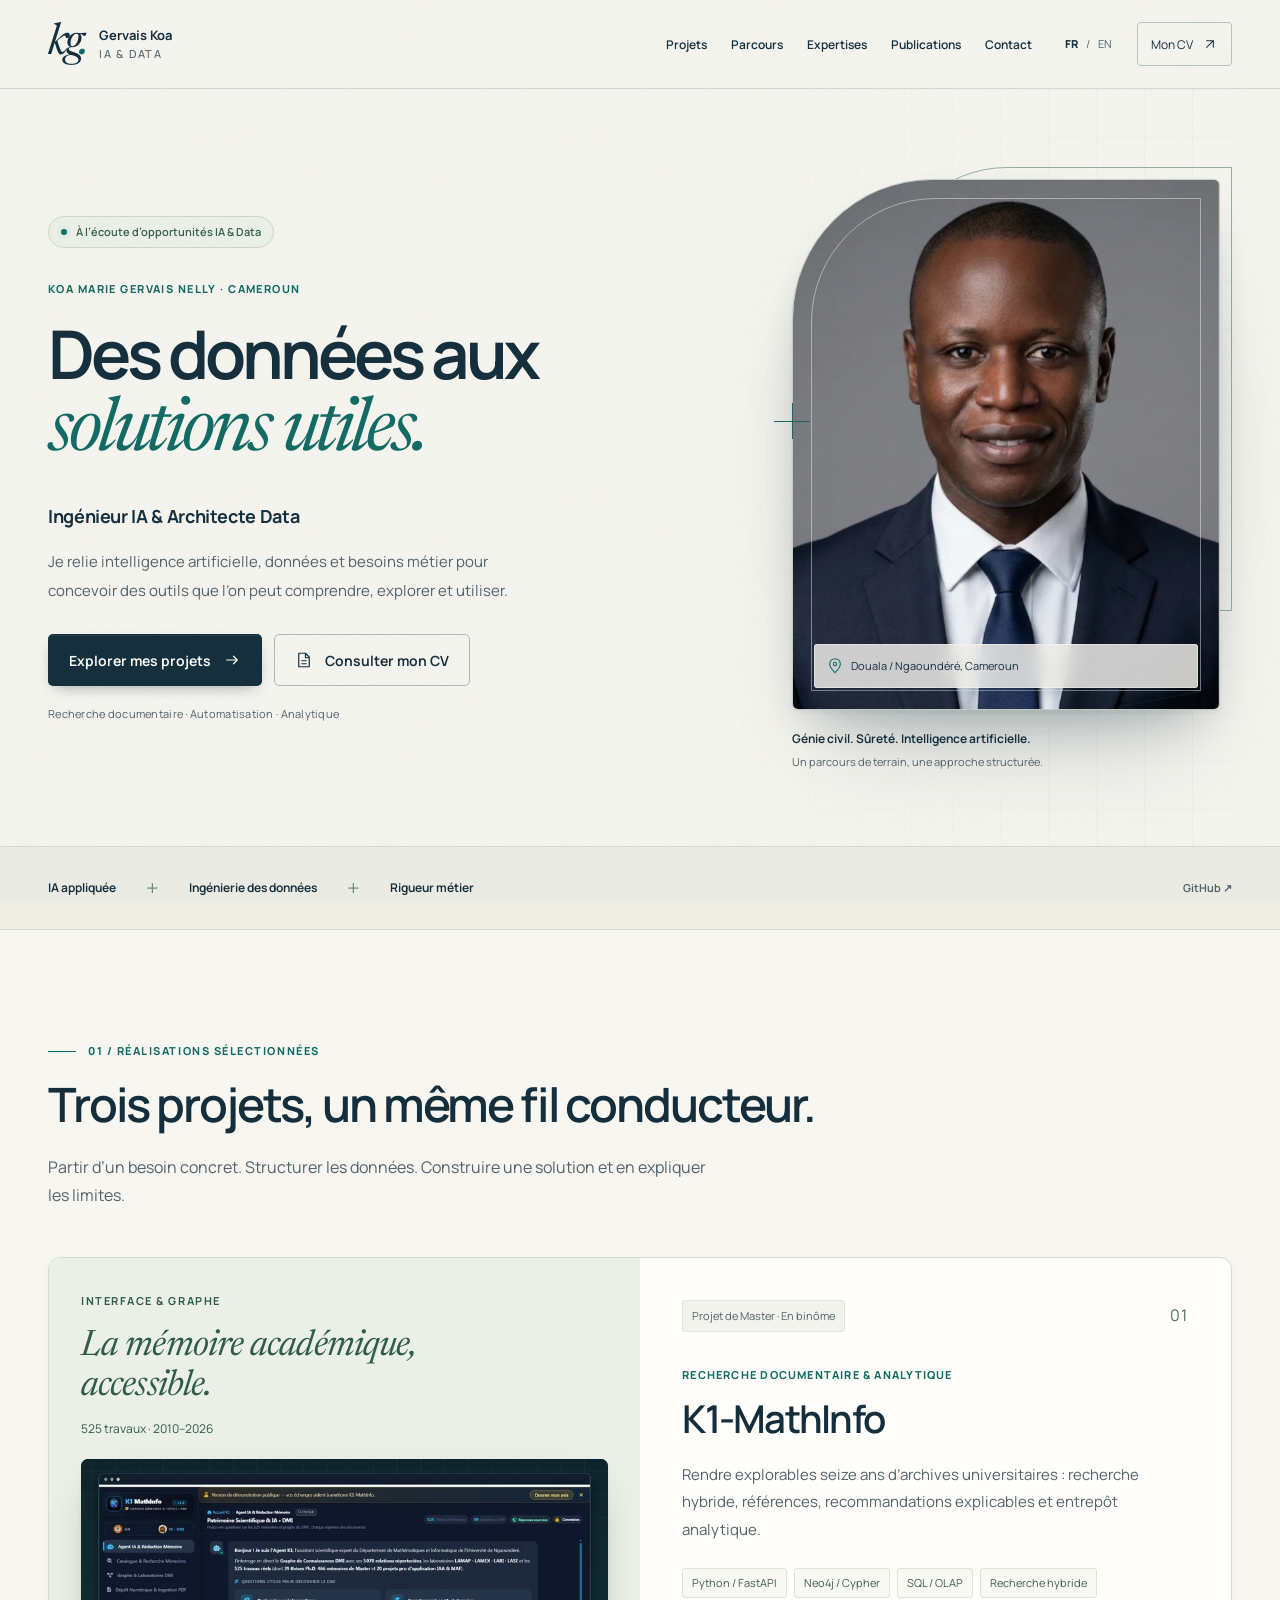
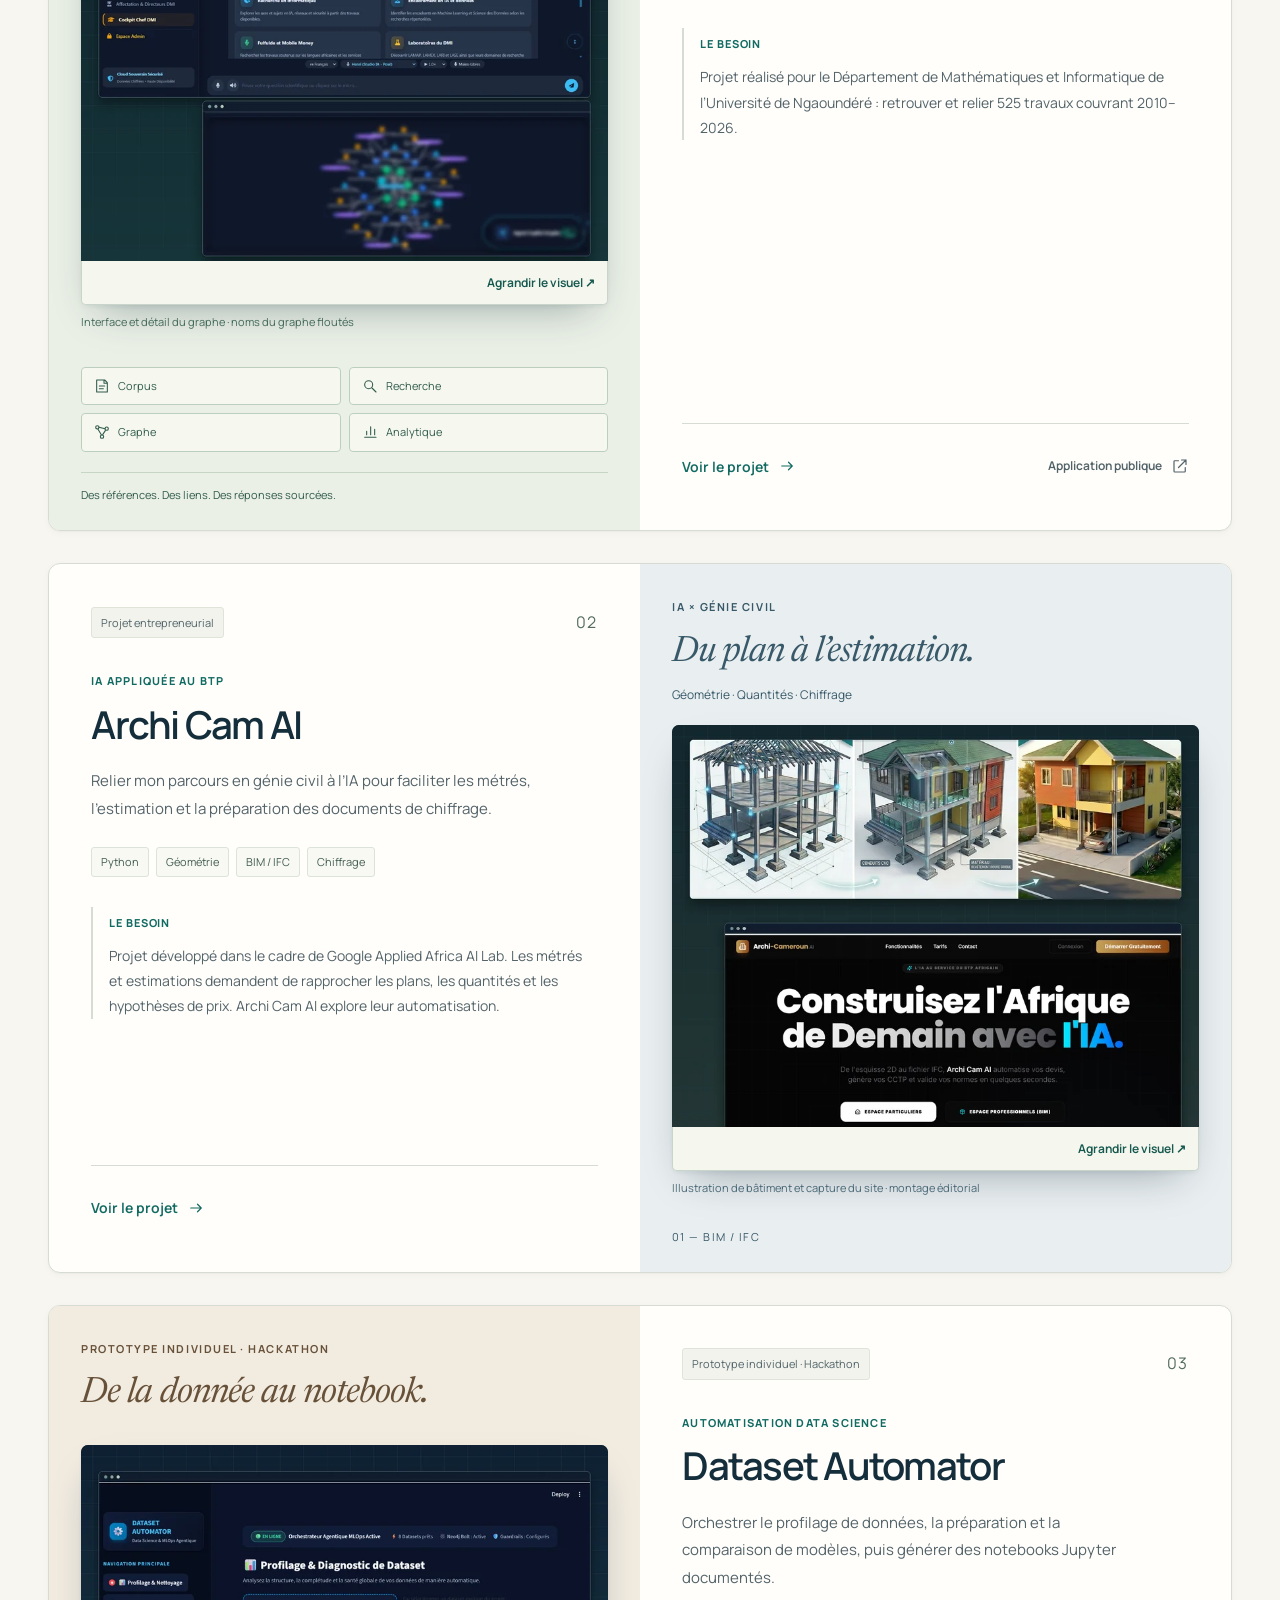
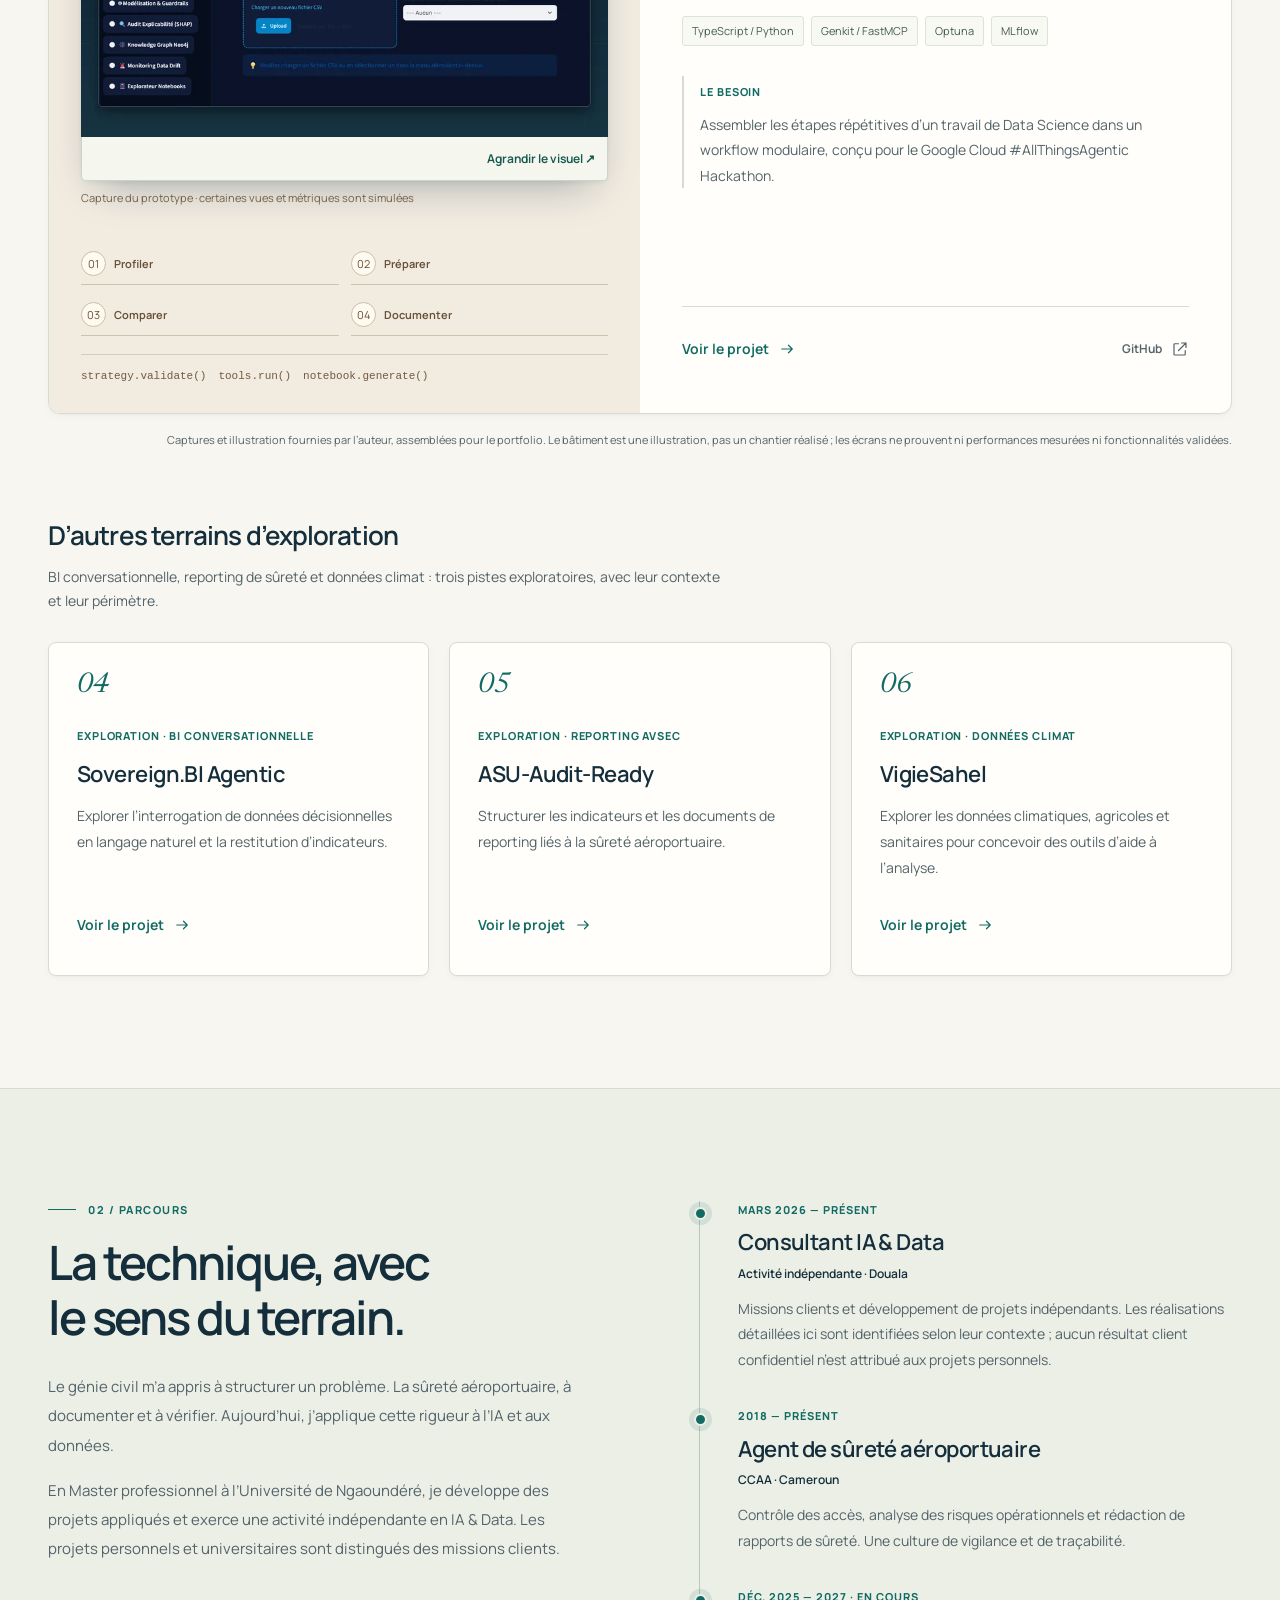
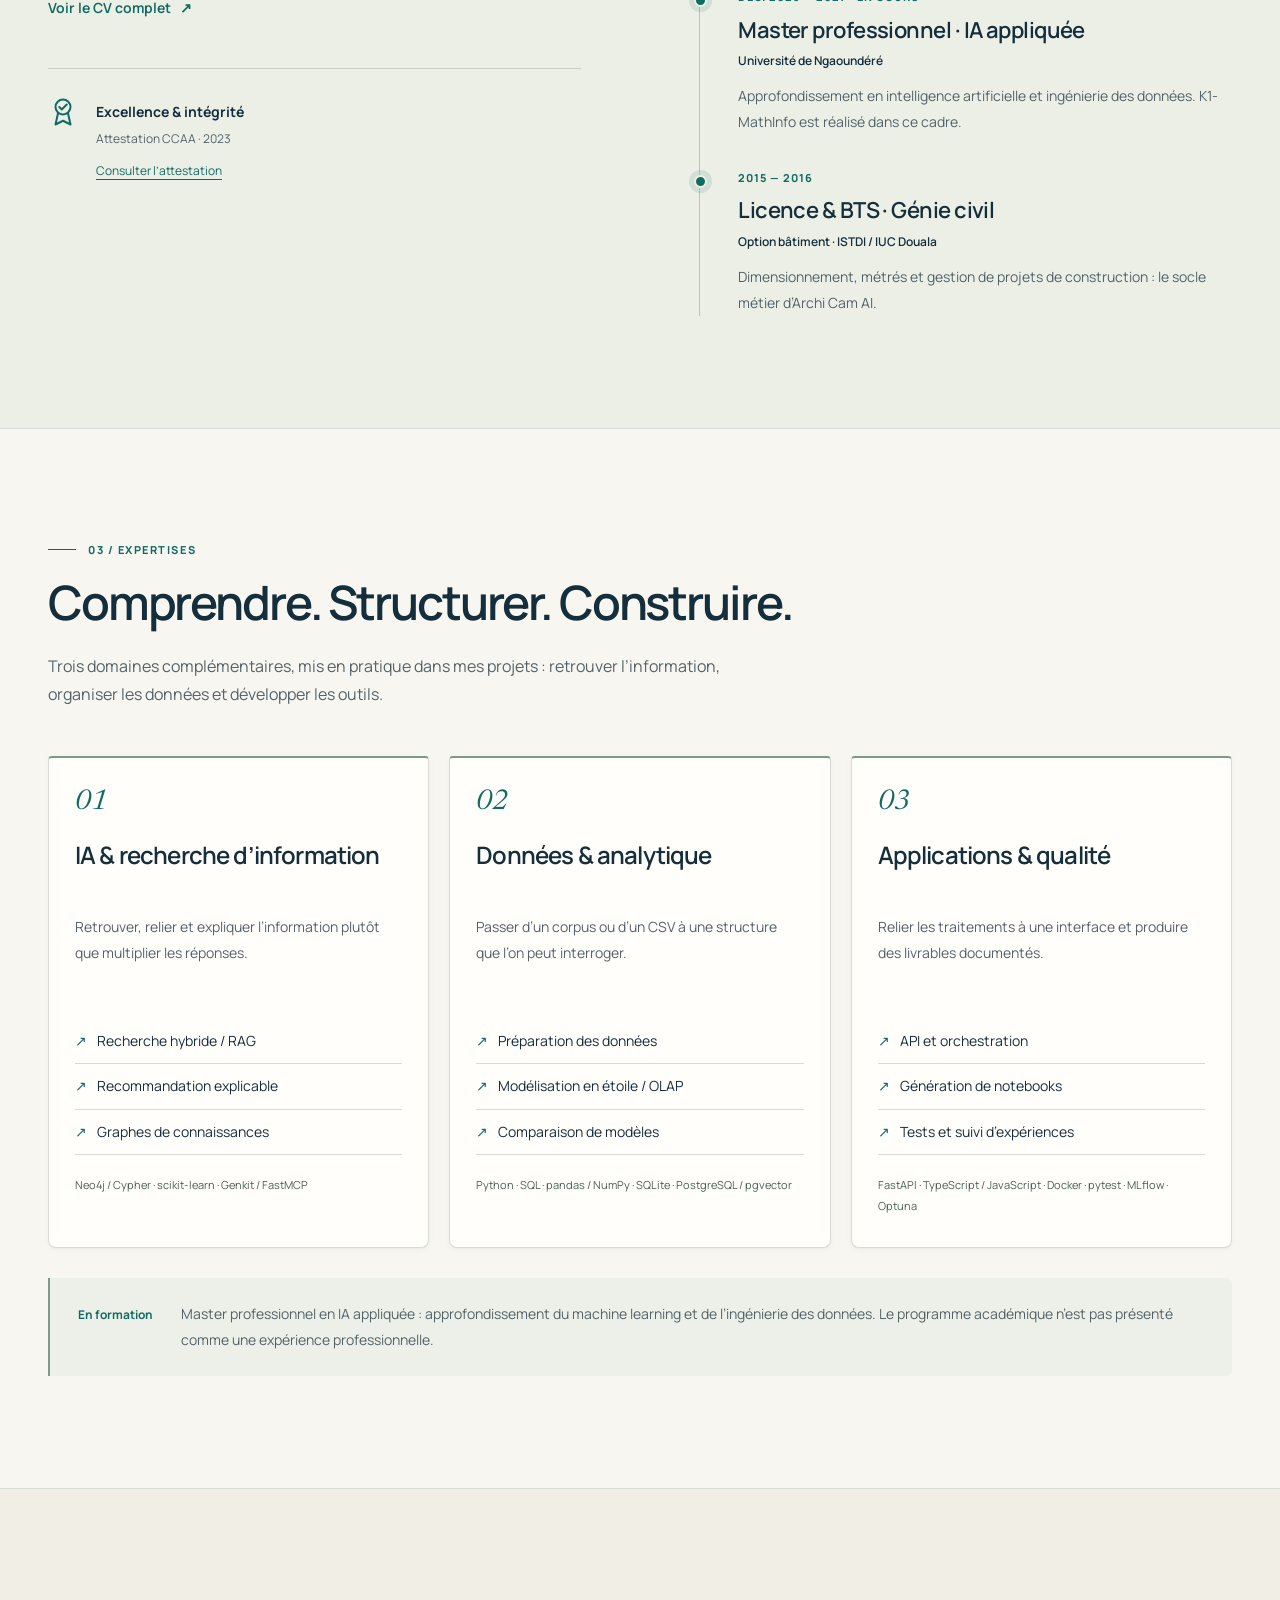
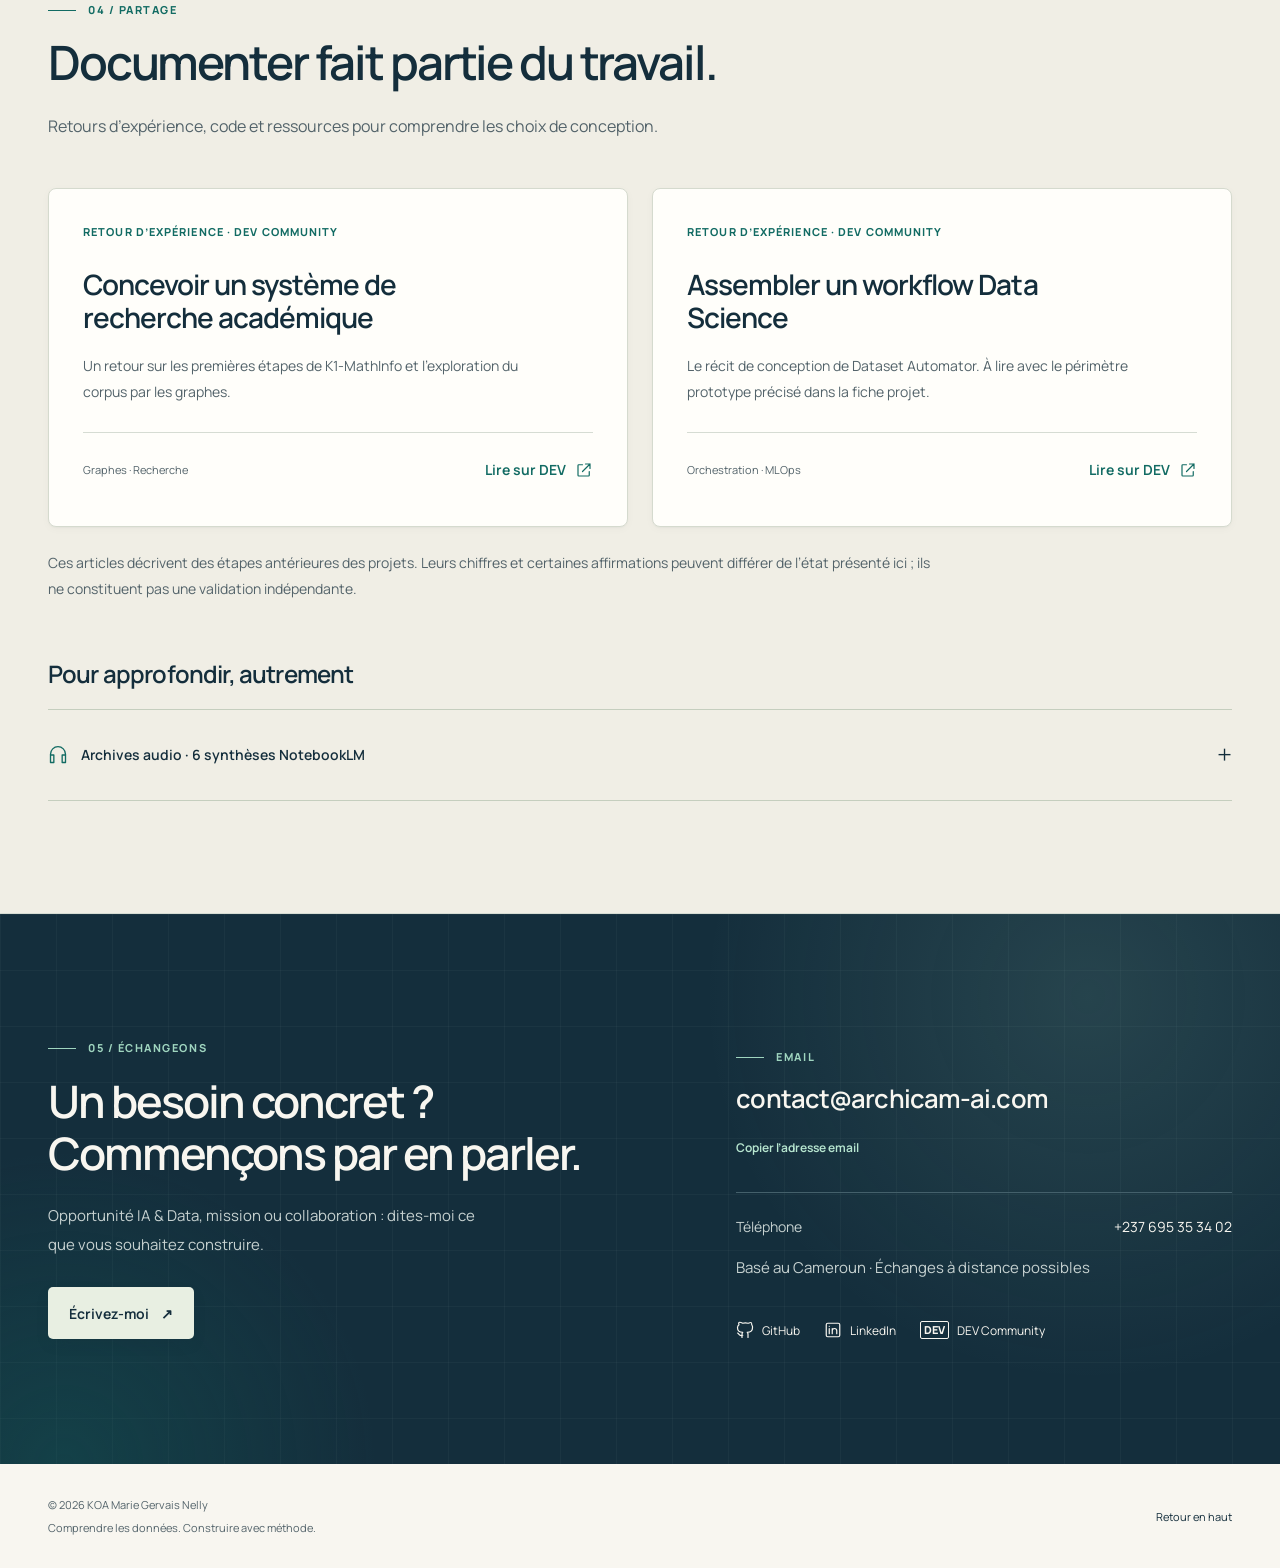
==== commit 7b954bed: "feat(ui): couche matière & mouvement du portfolio - Hero chorégraphié (titre ligne par ligne, portra" ====
--- a/index.html
+++ b/index.html
@@ -14,19 +14,19 @@
   <link rel="icon" href="assets/images/favicon.svg" type="image/svg+xml">
   <link rel="preload" href="assets/fonts/manrope-latin.woff2" as="font" type="font/woff2" crossorigin>
   <link rel="preload" href="assets/fonts/newsreader-latin-italic.woff2" as="font" type="font/woff2" crossorigin>
-  <link rel="stylesheet" href="style.css?v=6db6b98dbe">
+  <link rel="stylesheet" href="style.css?v=99e9fab22c">
   <noscript><style>.project-open,.language-switch,.menu-toggle,.copy-email{display:none!important}@media(max-width:800px){.header-inner{height:auto;flex-wrap:wrap;padding-block:12px}#main-nav{display:flex;position:static;order:3;flex-basis:100%;flex-wrap:wrap;flex-direction:row;gap:2px 18px;padding:0;border:0;box-shadow:none}#main-nav a{font-size:12px}}</style></noscript>
   <script src="translations.js?v=5a3489a1e2" defer></script>
   <script src="renderers.js?v=45a76fed81" defer></script>
-  <script src="app.js?v=5f6af14677" defer></script>
+  <script src="app.js?v=44e8e395e6" defer></script>
 </head>
 <body>
   <a class="skip-link" href="#main" data-i18n="skip">Aller au contenu</a>
-  <header class="site-header">
+  <header class="site-header"><span class="scroll-progress" aria-hidden="true"></span>
     <div class="container header-inner">
       <a class="brand" href="#home" title="KOA Marie Gervais Nelly"><span class="brand-mark">kg<span>.</span></span><span class="brand-name">Gervais Koa<span>IA &amp; DATA</span></span></a>
       <nav id="main-nav" aria-label="Navigation principale">
-        <a href="#projects" data-i18n="nav_projects">Projets</a><a href="#about" data-i18n="nav_about">Parcours</a><a href="#skills" data-i18n="nav_skills">Expertises</a><a href="#resources" data-i18n="nav_resources">Publications</a><a href="#contact" data-i18n="nav_contact">Contact</a>
+        <a href="#projects" data-i18n="nav_projects">Projets</a><a href="#about" data-i18n="nav_about">Parcours</a><a href="#skills" data-i18n="nav_skills">Expertises</a><a href="#resources" data-i18n="nav_resources">Publications</a><a href="#contact" data-i18n="nav_contact">Contact</a><span class="nav-indicator" aria-hidden="true"></span>
       </nav>
       <div class="header-actions"><div class="language-switch" role="group" aria-label="Langue / Language"><button type="button" data-lang="fr" aria-pressed="true" lang="fr">FR</button><span aria-hidden="true">/</span><button type="button" data-lang="en" aria-pressed="false" lang="en">EN</button></div><a class="header-cv" href="cv.html" data-cv-page><span data-i18n="nav_cv">Mon CV</span><svg aria-hidden="true" viewBox="0 0 24 24"><path d="M7 17 17 7M7 7h10v10"/></svg></a><button class="menu-toggle" type="button" aria-expanded="false" aria-controls="main-nav" aria-label="Ouvrir le menu"><span></span><span></span></button></div>
     </div>
@@ -48,13 +48,13 @@
     <section id="projects" class="section container">
       <div class="section-heading"><p class="eyebrow" data-i18n="projects_eyebrow">01 / RÉALISATIONS SÉLECTIONNÉES</p><h2 data-i18n="projects_title">Trois projets, un même fil conducteur.</h2><p data-i18n="projects_desc">Partir d’un besoin concret. Structurer les données. Construire une solution et en expliquer les limites.</p></div>
       <div class="featured-projects">
-        <article class="project-card project-k1"><div class="project-visual k1-visual"><p class="visual-label" data-i18n="k1_visual_label">INTERFACE &amp; GRAPHE</p><p class="visual-title" data-i18n="k1_visual_title">La mémoire académique, accessible.</p><p class="visual-sub" data-i18n="k1_visual_sub">525 travaux · 2010–2026</p><a class="project-art-link" href="assets/images/projects/k1-composition-1440.webp" target="_blank" rel="noopener noreferrer"><img class="project-art" src="assets/images/projects/k1-composition-800.webp" srcset="assets/images/projects/k1-composition-800.webp 800w, assets/images/projects/k1-composition-1440.webp 1440w" sizes="(max-width: 800px) 90vw, 42vw" width="1440" height="1100" alt="" loading="lazy" decoding="async"><span class="media-open" data-i18n="view_visual">Agrandir le visuel ↗</span></a><p class="art-caption" data-i18n="k1_media_note">Interface et détail du graphe · noms du graphe floutés</p><div class="knowledge-map" aria-hidden="true"><div class="map-line line-a"></div><div class="map-line line-b"></div><div class="map-line line-c"></div><div class="map-node node-a"><svg viewBox="0 0 24 24"><path d="M4 3h12l4 4v14H4ZM15 3v5h5M8 12h8M8 16h6"/></svg><span data-i18n="k1_node1">Corpus</span></div><div class="map-node node-b"><svg viewBox="0 0 24 24"><circle cx="10" cy="10" r="6"/><path d="m15 15 6 6"/></svg><span data-i18n="k1_node2">Recherche</span></div><div class="map-node node-c"><svg viewBox="0 0 24 24"><circle cx="5" cy="5" r="2.5"/><circle cx="19" cy="7" r="2.5"/><circle cx="12" cy="19" r="2.5"/><path d="m7.5 5 9 2M6 8l5 8m6-6-4 6"/></svg><span data-i18n="k1_node3">Graphe</span></div><div class="map-node node-d"><svg viewBox="0 0 24 24"><path d="M4 20h17M7 16v-5m6 5V4m6 12V8"/></svg><span data-i18n="k1_node4">Analytique</span></div></div><p class="visual-bottom" data-i18n="k1_result">Des références. Des liens. Des réponses sourcées.</p></div><div class="project-copy" id="project-k1"><!-- STATIC:project-k1 -->
+        <article class="project-card project-k1"><div class="project-visual k1-visual"><p class="visual-label" data-i18n="k1_visual_label">INTERFACE &amp; GRAPHE</p><p class="visual-title" data-i18n="k1_visual_title">La mémoire académique, accessible.</p><p class="visual-sub" data-i18n="k1_visual_sub">525 travaux · 2010–2026</p><a class="project-art-link" href="assets/images/projects/k1-composition-1440.webp" target="_blank" rel="noopener noreferrer"><span class="art-frame"><img class="project-art" src="assets/images/projects/k1-composition-800.webp" srcset="assets/images/projects/k1-composition-800.webp 800w, assets/images/projects/k1-composition-1440.webp 1440w" sizes="(max-width: 800px) 90vw, 42vw" width="1440" height="1100" alt="" loading="lazy" decoding="async"></span><span class="media-open" data-i18n="view_visual">Agrandir le visuel ↗</span></a><p class="art-caption" data-i18n="k1_media_note">Interface et détail du graphe · noms du graphe floutés</p><div class="knowledge-map" aria-hidden="true"><div class="map-line line-a"></div><div class="map-line line-b"></div><div class="map-line line-c"></div><div class="map-node node-a"><svg viewBox="0 0 24 24"><path d="M4 3h12l4 4v14H4ZM15 3v5h5M8 12h8M8 16h6"/></svg><span data-i18n="k1_node1">Corpus</span></div><div class="map-node node-b"><svg viewBox="0 0 24 24"><circle cx="10" cy="10" r="6"/><path d="m15 15 6 6"/></svg><span data-i18n="k1_node2">Recherche</span></div><div class="map-node node-c"><svg viewBox="0 0 24 24"><circle cx="5" cy="5" r="2.5"/><circle cx="19" cy="7" r="2.5"/><circle cx="12" cy="19" r="2.5"/><path d="m7.5 5 9 2M6 8l5 8m6-6-4 6"/></svg><span data-i18n="k1_node3">Graphe</span></div><div class="map-node node-d"><svg viewBox="0 0 24 24"><path d="M4 20h17M7 16v-5m6 5V4m6 12V8"/></svg><span data-i18n="k1_node4">Analytique</span></div></div><p class="visual-bottom" data-i18n="k1_result">Des références. Des liens. Des réponses sourcées.</p></div><div class="project-copy" id="project-k1"><!-- STATIC:project-k1 -->
 <div class="project-meta"><span>Projet de Master · En binôme</span><span class="project-number">01</span></div><p class="eyebrow project-category">Recherche documentaire &amp; analytique</p><h3>K1-MathInfo</h3><p class="project-description">Rendre explorables seize ans d’archives universitaires : recherche hybride, références, recommandations explicables et entrepôt analytique.</p><ul class="tags" aria-label="Technologies"><li>Python / FastAPI</li><li>Neo4j / Cypher</li><li>SQL / OLAP</li><li>Recherche hybride</li></ul><div class="project-context"><span class="eyebrow">Le besoin</span><p>Projet réalisé pour le Département de Mathématiques et Informatique de l’Université de Ngaoundéré : retrouver et relier 525 travaux couvrant 2010–2026.</p></div><div class="project-actions"><button type="button" class="text-link project-open" data-project="k1"><span>Voir le projet</span><span class="sr-only"> — K1-MathInfo</span><svg aria-hidden="true" viewBox="0 0 24 24"><path d="M5 12h14m-5-5 5 5-5 5"/></svg></button><a class="text-link" href="https://k1.archicam-ai.com" target="_blank" rel="noopener noreferrer">Application publique<svg aria-hidden="true" viewBox="0 0 24 24"><path d="M14 4h6v6M20 4 10 14m0-9H5a1 1 0 0 0-1 1v13a1 1 0 0 0 1 1h13a1 1 0 0 0 1-1v-5"/></svg></a></div>
 <!-- /STATIC:project-k1 --></div></article>
-        <article class="project-card project-archi"><div class="project-visual archi-visual"><p class="visual-label" data-i18n="archi_visual_label">IA × GÉNIE CIVIL</p><p class="visual-title" data-i18n="archi_visual_title">Du plan à l’estimation.</p><p class="visual-sub" data-i18n="archi_visual_sub">Géométrie · Quantités · Chiffrage</p><a class="project-art-link" href="assets/images/projects/archi-composition-1440.webp" target="_blank" rel="noopener noreferrer"><img class="project-art" src="assets/images/projects/archi-composition-800.webp" srcset="assets/images/projects/archi-composition-800.webp 800w, assets/images/projects/archi-composition-1440.webp 1440w" sizes="(max-width: 800px) 90vw, 42vw" width="1440" height="1100" alt="" loading="lazy" decoding="async"><span class="media-open" data-i18n="view_visual">Agrandir le visuel ↗</span></a><p class="art-caption" data-i18n="archi_media_note">Illustration de bâtiment et capture du site · montage éditorial</p><svg class="building-diagram" aria-hidden="true" viewBox="0 0 440 230"><g fill="none" stroke="currentColor" stroke-width="1.2"><path opacity=".18" d="m20 160 200-100 200 100-200 100ZM20 130l200-100 200 100M70 185V75m300 110V75M120 210V50m200 160V50"/><path d="m110 157 115 57 118-59V67L226 12 110 70ZM110 70l115 57 118-60M225 127v87M110 99l115 58 118-60M110 128l115 58 118-60M148 89v88m38-69v87m78-87v88m40-107v89"/><path opacity=".55" d="m74 181 151 74 152-76M75 171v20m302-22v20M357 65l28-14m-28 103 28-14m-13-82v89"/></g></svg><span class="drawing-label" aria-hidden="true">01 — BIM / IFC</span></div><div class="project-copy" id="project-archi"><!-- STATIC:project-archi -->
+        <article class="project-card project-archi"><div class="project-visual archi-visual"><p class="visual-label" data-i18n="archi_visual_label">IA × GÉNIE CIVIL</p><p class="visual-title" data-i18n="archi_visual_title">Du plan à l’estimation.</p><p class="visual-sub" data-i18n="archi_visual_sub">Géométrie · Quantités · Chiffrage</p><a class="project-art-link" href="assets/images/projects/archi-composition-1440.webp" target="_blank" rel="noopener noreferrer"><span class="art-frame"><img class="project-art" src="assets/images/projects/archi-composition-800.webp" srcset="assets/images/projects/archi-composition-800.webp 800w, assets/images/projects/archi-composition-1440.webp 1440w" sizes="(max-width: 800px) 90vw, 42vw" width="1440" height="1100" alt="" loading="lazy" decoding="async"></span><span class="media-open" data-i18n="view_visual">Agrandir le visuel ↗</span></a><p class="art-caption" data-i18n="archi_media_note">Illustration de bâtiment et capture du site · montage éditorial</p><svg class="building-diagram" aria-hidden="true" viewBox="0 0 440 230"><g fill="none" stroke="currentColor" stroke-width="1.2"><path opacity=".18" d="m20 160 200-100 200 100-200 100ZM20 130l200-100 200 100M70 185V75m300 110V75M120 210V50m200 160V50"/><path d="m110 157 115 57 118-59V67L226 12 110 70ZM110 70l115 57 118-60M225 127v87M110 99l115 58 118-60M110 128l115 58 118-60M148 89v88m38-69v87m78-87v88m40-107v89"/><path opacity=".55" d="m74 181 151 74 152-76M75 171v20m302-22v20M357 65l28-14m-28 103 28-14m-13-82v89"/></g></svg><span class="drawing-label" aria-hidden="true">01 — BIM / IFC</span></div><div class="project-copy" id="project-archi"><!-- STATIC:project-archi -->
 <div class="project-meta"><span>Projet entrepreneurial</span><span class="project-number">02</span></div><p class="eyebrow project-category">IA appliquée au BTP</p><h3>Archi Cam AI</h3><p class="project-description">Relier mon parcours en génie civil à l’IA pour faciliter les métrés, l’estimation et la préparation des documents de chiffrage.</p><ul class="tags" aria-label="Technologies"><li>Python</li><li>Géométrie</li><li>BIM / IFC</li><li>Chiffrage</li></ul><div class="project-context"><span class="eyebrow">Le besoin</span><p>Projet développé dans le cadre de Google Applied Africa AI Lab. Les métrés et estimations demandent de rapprocher les plans, les quantités et les hypothèses de prix. Archi Cam AI explore leur automatisation.</p></div><div class="project-actions"><button type="button" class="text-link project-open" data-project="archi"><span>Voir le projet</span><span class="sr-only"> — Archi Cam AI</span><svg aria-hidden="true" viewBox="0 0 24 24"><path d="M5 12h14m-5-5 5 5-5 5"/></svg></button></div>
 <!-- /STATIC:project-archi --></div></article>
-        <article class="project-card project-dataset"><div class="project-visual dataset-visual"><p class="visual-label" data-i18n="dataset_visual_label">PROTOTYPE INDIVIDUEL · HACKATHON</p><p class="visual-title" data-i18n="dataset_visual_title">De la donnée au notebook.</p><a class="project-art-link" href="assets/images/projects/dataset-composition-1440.webp" target="_blank" rel="noopener noreferrer"><img class="project-art" src="assets/images/projects/dataset-composition-800.webp" srcset="assets/images/projects/dataset-composition-800.webp 800w, assets/images/projects/dataset-composition-1440.webp 1440w" sizes="(max-width: 800px) 90vw, 42vw" width="1440" height="800" alt="" loading="lazy" decoding="async"><span class="media-open" data-i18n="view_visual">Agrandir le visuel ↗</span></a><p class="art-caption" data-i18n="dataset_media_note">Capture du prototype · certaines vues et métriques sont simulées</p><div class="pipeline" aria-hidden="true"><div><span>01</span><strong data-i18n="dataset_step1">Profiler</strong><i></i></div><div><span>02</span><strong data-i18n="dataset_step2">Préparer</strong><i></i></div><div><span>03</span><strong data-i18n="dataset_step3">Comparer</strong><i></i></div><div><span>04</span><strong data-i18n="dataset_step4">Documenter</strong></div></div><div class="code-note" aria-hidden="true"><span>strategy.validate()</span><span>tools.run()</span><span>notebook.generate()</span></div></div><div class="project-copy" id="project-dataset"><!-- STATIC:project-dataset -->
+        <article class="project-card project-dataset"><div class="project-visual dataset-visual"><p class="visual-label" data-i18n="dataset_visual_label">PROTOTYPE INDIVIDUEL · HACKATHON</p><p class="visual-title" data-i18n="dataset_visual_title">De la donnée au notebook.</p><a class="project-art-link" href="assets/images/projects/dataset-composition-1440.webp" target="_blank" rel="noopener noreferrer"><span class="art-frame"><img class="project-art" src="assets/images/projects/dataset-composition-800.webp" srcset="assets/images/projects/dataset-composition-800.webp 800w, assets/images/projects/dataset-composition-1440.webp 1440w" sizes="(max-width: 800px) 90vw, 42vw" width="1440" height="800" alt="" loading="lazy" decoding="async"></span><span class="media-open" data-i18n="view_visual">Agrandir le visuel ↗</span></a><p class="art-caption" data-i18n="dataset_media_note">Capture du prototype · certaines vues et métriques sont simulées</p><div class="pipeline" aria-hidden="true"><div><span>01</span><strong data-i18n="dataset_step1">Profiler</strong><i></i></div><div><span>02</span><strong data-i18n="dataset_step2">Préparer</strong><i></i></div><div><span>03</span><strong data-i18n="dataset_step3">Comparer</strong><i></i></div><div><span>04</span><strong data-i18n="dataset_step4">Documenter</strong></div></div><div class="code-note" aria-hidden="true"><span>strategy.validate()</span><span>tools.run()</span><span>notebook.generate()</span></div></div><div class="project-copy" id="project-dataset"><!-- STATIC:project-dataset -->
 <div class="project-meta"><span>Prototype individuel · Hackathon</span><span class="project-number">03</span></div><p class="eyebrow project-category">Automatisation Data Science</p><h3>Dataset Automator</h3><p class="project-description">Orchestrer le profilage de données, la préparation et la comparaison de modèles, puis générer des notebooks Jupyter documentés.</p><ul class="tags" aria-label="Technologies"><li>TypeScript / Python</li><li>Genkit / FastMCP</li><li>Optuna</li><li>MLflow</li></ul><div class="project-context"><span class="eyebrow">Le besoin</span><p>Assembler les étapes répétitives d’un travail de Data Science dans un workflow modulaire, conçu pour le Google Cloud #AllThingsAgentic Hackathon.</p></div><div class="project-actions"><button type="button" class="text-link project-open" data-project="dataset"><span>Voir le projet</span><span class="sr-only"> — Dataset Automator</span><svg aria-hidden="true" viewBox="0 0 24 24"><path d="M5 12h14m-5-5 5 5-5 5"/></svg></button><a class="text-link" href="https://github.com/gervais-afk/notebooks-factory" target="_blank" rel="noopener noreferrer">GitHub<svg aria-hidden="true" viewBox="0 0 24 24"><path d="M14 4h6v6M20 4 10 14m0-9H5a1 1 0 0 0-1 1v13a1 1 0 0 0 1 1h13a1 1 0 0 0 1-1v-5"/></svg></a></div>
 <!-- /STATIC:project-dataset --></div></article>
       </div>
--- a/style.css
+++ b/style.css
@@ -1,4 +1,4 @@
-/* Atelier IA & Data — local fonts, progressive enhancement, no continuous motion. */
+/* Atelier IA & Data — local fonts, progressive enhancement, no continuous motion loops. */
 @font-face {
   font-family: Manrope;
   src: url("assets/fonts/manrope-latin.woff2") format("woff2");
@@ -26,6 +26,12 @@
   --radius: 12px;
   --sans: Manrope, "Segoe UI", Arial, sans-serif;
   --serif: Newsreader, Georgia, "Times New Roman", serif;
+  --ease-out: cubic-bezier(.22, 1, .36, 1);
+  --ease-in-out: cubic-bezier(.65, 0, .35, 1);
+  --ease-spring: cubic-bezier(.34, 1.56, .64, 1);
+  --shadow-sm: 0 1px 2px rgb(20 46 60 / 4%), 0 2px 8px rgb(20 46 60 / 3%);
+  --shadow-md: 0 1px 2px rgb(20 46 60 / 4%), 0 8px 20px rgb(20 46 60 / 6%), 0 24px 48px -16px rgb(20 46 60 / 12%);
+  --shadow-lg: 0 2px 4px rgb(20 46 60 / 4%), 0 16px 36px rgb(20 46 60 / 8%), 0 48px 90px -24px rgb(20 46 60 / 22%);
 }
 
 /* Foundation */
@@ -544,35 +550,378 @@
   .portrait-location { left: 14px; right: 14px; padding: 9px; }
 }
 
+/* ---------------------------------------------------------------
+   Matière & mouvement — tactile surfaces, depth and choreography.
+   Static by default; every entrance runs once; nothing loops.
+   --------------------------------------------------------------- */
+
+/* Paper grain: a fixed, very low-contrast texture gives the ivory real material. */
+body::after {
+  content: "";
+  position: fixed;
+  inset: 0;
+  z-index: 50;
+  pointer-events: none;
+  opacity: .055;
+  background-image: url("data:image/svg+xml,%3Csvg xmlns='http://www.w3.org/2000/svg' width='180' height='180'%3E%3Cfilter id='n'%3E%3CfeTurbulence type='fractalNoise' baseFrequency='.85' numOctaves='3' stitchTiles='stitch'/%3E%3CfeColorMatrix values='0 0 0 0 .08 0 0 0 0 .18 0 0 0 0 .24 0 0 0 .9 0'/%3E%3C/filter%3E%3Crect width='100%25' height='100%25' filter='url(%23n)'/%3E%3C/svg%3E");
+}
+
+/* Header: glass once the page moves, reading-progress hairline, sliding indicator. */
+.site-header { transition: background-color .4s ease, box-shadow .4s ease, border-color .4s ease; }
+.site-header.is-scrolled {
+  border-bottom-color: rgb(214 220 211 / 70%);
+  background: rgb(248 246 240 / 80%);
+  box-shadow: 0 1px 0 rgb(255 255 255 / 60%) inset, 0 10px 30px -18px rgb(20 46 60 / 22%);
+}
+@supports ((backdrop-filter: blur(1px)) or (-webkit-backdrop-filter: blur(1px))) {
+  .site-header.is-scrolled { -webkit-backdrop-filter: saturate(1.5) blur(16px); backdrop-filter: saturate(1.5) blur(16px); }
+}
+.scroll-progress {
+  position: absolute;
+  left: 0;
+  bottom: -1px;
+  width: 100%;
+  height: 2px;
+  background: linear-gradient(90deg, #0d544e, var(--teal) 60%, #3c9a8c);
+  transform: scaleX(var(--progress, 0));
+  transform-origin: 0 50%;
+  pointer-events: none;
+}
+@media (min-width: 801px) { #main-nav { position: relative; } }
+#main-nav a { transition: color .25s ease; }
+.nav-indicator { display: none; }
+#main-nav.has-indicator .nav-indicator {
+  display: block;
+  position: absolute;
+  bottom: 5px;
+  left: 0;
+  width: var(--nav-w, 0);
+  height: 2px;
+  border-radius: 2px;
+  background: var(--teal);
+  opacity: var(--nav-o, 0);
+  transform: translateX(var(--nav-x, 0));
+  transition: transform .55s var(--ease-out), width .55s var(--ease-out), opacity .3s ease;
+  pointer-events: none;
+}
+#main-nav.has-indicator a.active::after { display: none; }
+.brand-mark > span { display: inline-block; transition: transform .5s var(--ease-spring); }
+.brand:hover .brand-mark > span { transform: translateY(-5px); }
+.brand:hover { color: inherit; }
+.header-cv { transition: border-color .3s ease, background-color .3s ease, color .3s ease; }
+.header-cv:hover { border-color: var(--teal); background: #eef3e9; }
+.header-cv svg, .button svg, .text-link svg { transition: transform .45s var(--ease-out); }
+.header-cv:hover svg, a.text-link:hover svg { transform: translate(2px, -2px); }
+.language-switch button { transition: color .25s ease; }
+.language-switch button:hover { color: var(--teal); }
+
+/* Buttons: ink sweep, lift and a firm press. */
+.button {
+  position: relative;
+  isolation: isolate;
+  overflow: hidden;
+  transition: transform .45s var(--ease-out), box-shadow .45s var(--ease-out), background-color .3s ease, color .3s ease, border-color .3s ease;
+}
+.button::before {
+  content: "";
+  position: absolute;
+  inset: 0;
+  z-index: -1;
+  border-radius: inherit;
+  transform: scaleY(0);
+  transform-origin: 50% 100%;
+  transition: transform .55s var(--ease-out);
+}
+.button:hover::before { transform: scaleY(1); }
+.button-dark { box-shadow: 0 1px 0 rgb(255 255 255 / 8%) inset, 0 6px 16px -8px rgb(20 46 60 / 55%); }
+.button-dark::before { background: var(--teal); }
+.button-dark:hover { background: var(--navy); box-shadow: 0 1px 0 rgb(255 255 255 / 10%) inset, 0 14px 28px -12px rgb(18 107 99 / 60%); }
+.button-outline::before { background: #e6ede3; }
+.button-outline:hover { background: transparent; border-color: #7f9c8b; }
+.button:hover svg:last-child { transform: translateX(4px); }
+.button:active { transform: translateY(0) scale(.98); transition-duration: .12s; }
+.contact-grid .button::before { background: #fff; }
+.contact-grid .button:hover { background: #e8efe2; box-shadow: 0 16px 36px -14px rgb(0 0 0 / 50%); }
+
+/* Text links: the underline draws in instead of snapping. */
+.text-link {
+  text-decoration: underline;
+  text-decoration-color: transparent;
+  text-decoration-thickness: 1px;
+  text-underline-offset: 8px;
+  transition: color .25s ease, text-decoration-color .35s ease, text-underline-offset .35s var(--ease-out);
+}
+.text-link:hover { text-decoration-color: currentColor; text-underline-offset: 5px; }
+.project-open:hover svg { transform: translateX(5px); }
+
+/* Surfaces: layered shadows, gentle lift, a soft light that follows the pointer. */
+.project-card, .secondary-card, .skill-card, .article-card {
+  position: relative;
+  isolation: isolate;
+  box-shadow: var(--shadow-sm);
+  transition: transform .6s var(--ease-out), box-shadow .6s var(--ease-out), border-color .4s ease;
+}
+.project-card::before, .secondary-card::before, .skill-card::before, .article-card::before {
+  content: "";
+  position: absolute;
+  inset: 0;
+  z-index: -1;
+  border-radius: inherit;
+  background: radial-gradient(420px circle at var(--mx, 50%) var(--my, 0%), rgb(18 107 99 / 7%), transparent 65%);
+  opacity: 0;
+  transition: opacity .5s ease;
+  pointer-events: none;
+}
+.project-card:hover, .secondary-card:hover, .skill-card:hover, .article-card:hover { border-color: #c3cfc2; box-shadow: var(--shadow-lg); }
+.secondary-card:hover, .skill-card:hover, .article-card:hover { transform: translateY(-5px); }
+.project-card:hover { transform: translateY(-3px); }
+.project-card:hover::before, .secondary-card:hover::before, .skill-card:hover::before, .article-card:hover::before { opacity: 1; }
+.skill-card::after {
+  content: "";
+  position: absolute;
+  top: -2px;
+  left: -1px;
+  right: -1px;
+  height: 2px;
+  border-radius: 4px 4px 0 0;
+  background: var(--teal);
+  transform: scaleX(0);
+  transform-origin: 0 50%;
+  transition: transform .7s var(--ease-out);
+}
+.skill-card:hover::after { transform: scaleX(1); }
+.skill-list li::before { transition: transform .4s var(--ease-out); }
+.skill-card:hover .skill-list li::before { transform: translate(2px, -2px); }
+.small-index { transition: transform .6s var(--ease-out), color .3s ease; transform-origin: 0 100%; }
+.secondary-card:hover .small-index, .skill-card:hover .small-index { transform: scale(1.12); }
+.tags li { transition: border-color .3s ease, background-color .3s ease, transform .3s var(--ease-out); }
+.project-card:hover .tags li { border-color: #c8d6c9; background: #f1f5ec; }
+.project-visual { transition: background-color .6s ease; }
+
+/* Project screens: framed like a physical display, with a glass sheen. */
+.project-art-link {
+  box-shadow: 0 2px 4px rgb(20 46 60 / 6%), 0 18px 40px -18px rgb(20 46 60 / 40%);
+  transition: transform .7s var(--ease-out), box-shadow .7s var(--ease-out);
+}
+.project-art-link:hover { transform: translateY(-4px); box-shadow: 0 4px 8px rgb(20 46 60 / 8%), 0 34px 60px -24px rgb(20 46 60 / 50%); }
+.art-frame { position: relative; display: block; overflow: hidden; border-radius: 7px 7px 0 0; background: var(--navy); }
+.art-frame::after {
+  content: "";
+  position: absolute;
+  inset: 0;
+  background: linear-gradient(115deg, transparent 35%, rgb(255 255 255 / 16%) 48%, rgb(255 255 255 / 4%) 54%, transparent 62%);
+  transform: translateX(-110%);
+  pointer-events: none;
+}
+.art-frame .project-art { border: 0; transition: transform 1.4s var(--ease-out); }
+.project-art-link:hover .art-frame .project-art { transform: scale(1.035); }
+.project-art-link:hover .art-frame::after { transform: translateX(110%); transition: transform 1.3s var(--ease-in-out); }
+.media-open { transition: background-color .3s ease, color .3s ease; }
+.map-node, .pipeline > div { transition: border-color .3s ease, background-color .3s ease, transform .4s var(--ease-out); }
+.map-node:hover { border-color: #8fb19a; background: #fff; transform: translateY(-2px); }
+.project-gallery a { box-shadow: var(--shadow-sm); transition: box-shadow .5s var(--ease-out), transform .5s var(--ease-out); }
+.project-gallery a:hover { box-shadow: var(--shadow-md); transform: translateY(-2px); }
+
+/* Portrait: depth through a warm light and a soft multi-layer shadow. */
+.hero::after {
+  content: "";
+  position: absolute;
+  z-index: -1;
+  top: 8%;
+  right: -4%;
+  width: 46%;
+  height: 84%;
+  background: radial-gradient(closest-side, rgb(18 107 99 / 9%), transparent);
+  pointer-events: none;
+}
+.portrait-frame { box-shadow: 0 2px 4px rgb(20 46 60 / 5%), 0 24px 50px -20px rgb(20 46 60 / 28%), 0 60px 100px -40px rgb(20 46 60 / 22%); }
+.portrait-frame img { scale: 1.04; translate: 0 var(--portrait-shift, 0px); transition: transform 1.6s var(--ease-out); will-change: translate; }
+.portrait-frame:hover img { transform: scale(1.025); }
+.portrait-location { box-shadow: 0 8px 22px -10px rgb(20 46 60 / 35%); }
+@supports ((backdrop-filter: blur(1px)) or (-webkit-backdrop-filter: blur(1px))) {
+  .portrait-location { background: rgb(248 246 240 / 82%); -webkit-backdrop-filter: blur(10px) saturate(1.3); backdrop-filter: blur(10px) saturate(1.3); }
+}
+.hero::before { background-position: 0 var(--grid-shift, 0px); }
+
+/* Journey: the timeline draws itself as you read. */
+.journey { position: relative; }
+.journey::before {
+  content: "";
+  position: absolute;
+  top: 0;
+  left: -1px;
+  width: 1px;
+  height: 100%;
+  background: var(--teal);
+  transform: scaleY(var(--journey, 0));
+  transform-origin: 50% 0;
+}
+.journey-item::before { transition: transform .6s var(--ease-spring) .15s, box-shadow .6s ease .15s; }
+.journey-item.is-visible::before { box-shadow: 0 0 0 5px rgb(18 107 99 / 12%); }
+.journey-item.reveal-ready:not(.is-visible)::before { transform: scale(0); }
+
+/* Section headings: a hairline leads the eyebrow. */
+.section-heading > .eyebrow:first-child, .about-intro > .eyebrow:first-child, .contact-grid .eyebrow:first-child { display: flex; align-items: center; gap: 12px; }
+.section-heading > .eyebrow:first-child::before, .about-intro > .eyebrow:first-child::before, .contact-grid .eyebrow:first-child::before {
+  content: "";
+  width: 28px;
+  height: 1px;
+  flex-shrink: 0;
+  background: currentColor;
+  transform-origin: 0 50%;
+  transition: transform .9s var(--ease-out) .15s;
+}
+.reveal-ready:not(.is-visible) > .eyebrow:first-child::before, .reveal-ready:not(.is-visible) .eyebrow:first-child::before { transform: scaleX(0); }
+
+/* Audio archive and details. */
+summary { transition: color .25s ease; }
+summary:hover { color: var(--teal); }
+.details-plus { transition: transform .45s var(--ease-out); }
+
+/* Contact: a quiet light and drafting grid on the navy panel. */
+.contact-section { overflow: hidden; isolation: isolate; }
+.contact-section::before {
+  content: "";
+  position: absolute;
+  inset: 0;
+  z-index: -1;
+  background:
+    radial-gradient(640px circle at 85% 15%, rgb(159 213 191 / 13%), transparent 60%),
+    radial-gradient(520px circle at 5% 100%, rgb(18 107 99 / 30%), transparent 60%),
+    linear-gradient(rgb(255 255 255 / 3%) 1px, transparent 1px) 0 0 / 56px 56px,
+    linear-gradient(90deg, rgb(255 255 255 / 3%) 1px, transparent 1px) 0 0 / 56px 56px;
+  pointer-events: none;
+}
+.email-address {
+  width: fit-content;
+  max-width: 100%;
+  background: linear-gradient(currentColor, currentColor) 0 100% / 0 1px no-repeat;
+  transition: background-size .6s var(--ease-out), color .3s ease;
+}
+.email-address:hover { background-size: 100% 1px; }
+.social-links a { transition: color .25s ease, transform .4s var(--ease-out); }
+.social-links a:hover { transform: translateY(-2px); }
+.site-footer > a { transition: color .25s ease; }
+
+/* Dialog: light rises out of the page and settles back into it. */
+dialog { box-shadow: 0 2px 6px rgb(14 39 56 / 10%), 0 40px 120px -20px rgb(14 39 56 / 45%); }
+.dialog-close { transition: background-color .3s ease, transform .5s var(--ease-out); }
+.dialog-close:hover { transform: rotate(90deg); }
+
+/* Language switch through the View Transitions API, when available. */
+::view-transition-old(root), ::view-transition-new(root) { animation-duration: .38s; animation-timing-function: var(--ease-out); }
+
+@media (max-width: 800px) {
+  #main-nav.has-indicator .nav-indicator { display: none; }
+  #main-nav.has-indicator a.active { color: var(--teal); }
+  #main-nav a { transition: color .25s ease, padding-left .35s var(--ease-out); }
+  #main-nav a:hover { padding-left: 10px; }
+  @media (prefers-reduced-motion: no-preference) {
+    #main-nav.is-open { animation: menu-drop .45s var(--ease-out) both; }
+    #main-nav.is-open a { animation: atelier-rise .5s var(--ease-out) both; }
+    #main-nav.is-open a:nth-child(2) { animation-delay: .04s; }
+    #main-nav.is-open a:nth-child(3) { animation-delay: .08s; }
+    #main-nav.is-open a:nth-child(4) { animation-delay: .12s; }
+    #main-nav.is-open a:nth-child(5) { animation-delay: .16s; }
+  }
+}
+@media (hover: none) {
+  .project-card:hover, .secondary-card:hover, .skill-card:hover, .article-card:hover, .project-art-link:hover { transform: none; }
+}
+
 /* One-shot entrances only; the unenhanced document is always visible. */
 @media (prefers-reduced-motion: no-preference) {
   @keyframes atelier-enter {
     from { opacity: 0; transform: translateY(14px); }
     to { opacity: 1; transform: none; }
   }
-  .hero-copy { animation: atelier-enter .65s ease both; }
-  .portrait-block { animation: atelier-enter .75s .08s ease both; }
-  .reveal-ready { opacity: 0; transform: translateY(16px); transition: opacity .55s ease, transform .55s ease; }
-  .reveal-ready.is-visible { opacity: 1; transform: none; }
-  @keyframes atelier-art-enter {
-    from { opacity: 0; transform: translateY(10px) scale(.985); }
-    to { opacity: 1; transform: none; }
+  @keyframes atelier-rise {
+    from { opacity: 0; translate: 0 22px; }
+    to { opacity: 1; translate: none; }
   }
-  .project-card.is-visible .project-art {
-    animation: atelier-art-enter .55s .08s ease both;
+  @keyframes atelier-line {
+    from { clip-path: inset(-12% -4% 100% -4%); translate: 0 .5em; }
+    to { clip-path: inset(-12% -4% -20% -4%); translate: none; }
   }
-  .project-card.is-visible .pipeline > div {
-    animation: atelier-enter .4s ease both;
+  @keyframes atelier-curtain {
+    from { clip-path: inset(100% -30% -30% -30%); }
+    to { clip-path: inset(-30% -30% -30% -30%); }
   }
-  .project-card.is-visible .pipeline > div:nth-child(1) { animation-delay: .08s; }
-  .project-card.is-visible .pipeline > div:nth-child(2) { animation-delay: .14s; }
-  .project-card.is-visible .pipeline > div:nth-child(3) { animation-delay: .2s; }
-  .project-card.is-visible .pipeline > div:nth-child(4) { animation-delay: .26s; }
+  @keyframes atelier-settle { from { scale: 1.16; } to { scale: 1.04; } }
+  @keyframes atelier-draw { from { opacity: 0; transform: scale(.94); } to { opacity: 1; transform: none; } }
+  @keyframes atelier-cross { from { opacity: 0; transform: rotate(-90deg) scale(.4); } to { opacity: 1; transform: none; } }
+  @keyframes atelier-art { from { clip-path: inset(0 0 100% 0); } to { clip-path: inset(0); } }
+  @keyframes atelier-art-img { from { scale: 1.12; } to { scale: 1; } }
+  @keyframes atelier-fade { from { opacity: 0; } to { opacity: 1; } }
+  @keyframes menu-drop { from { opacity: 0; clip-path: inset(0 0 100% 0); } to { opacity: 1; clip-path: inset(0 0 -40px 0); } }
+  @keyframes dialog-in { from { opacity: 0; transform: translateY(28px) scale(.97); } to { opacity: 1; transform: none; } }
+  @keyframes dialog-out { from { opacity: 1; transform: none; } to { opacity: 0; transform: translateY(16px) scale(.98); } }
+  @keyframes atelier-fade-out { from { opacity: 1; } to { opacity: 0; } }
+
+  /* Hero choreography: copy line by line, then the portrait unveils. */
+  .hero-copy > * { animation: atelier-rise .9s var(--ease-out) both; }
+  .hero-copy > :nth-child(1) { animation-delay: .05s; }
+  .hero-copy > :nth-child(2) { animation-delay: .12s; }
+  .hero-copy > h1 { animation: none; }
+  .hero h1 > span { display: inline-block; animation: atelier-line 1.1s var(--ease-out) both; }
+  .hero h1 > span:first-child { animation-delay: .18s; }
+  .hero h1 > span.serif-accent { animation-delay: .32s; }
+  .hero-copy > :nth-child(4) { animation-delay: .5s; }
+  .hero-copy > :nth-child(5) { animation-delay: .58s; }
+  .hero-copy > :nth-child(6) { animation-delay: .66s; }
+  .hero-copy > :nth-child(7) { animation-delay: .74s; }
+  .portrait-block { animation: none; }
+  .portrait-frame { animation: atelier-curtain 1.4s .2s var(--ease-in-out) both; }
+  .portrait-frame img { animation: atelier-settle 2.2s .2s var(--ease-out) both; }
+  .portrait-block::before { animation: atelier-draw 1.2s .85s var(--ease-out) both; }
+  .portrait-block::after { animation: atelier-cross 1s 1.05s var(--ease-spring) both; }
+  .portrait-location { animation: atelier-rise .8s 1.1s var(--ease-out) both; }
+  .portrait-block figcaption { animation: atelier-rise .8s 1.2s var(--ease-out) both; }
+  .hero::before, .hero::after { animation: atelier-fade 1.6s .3s ease both; }
+
+  /* Scroll reveals use the independent translate property so hover transforms stay free. */
+  .reveal-ready {
+    opacity: 0;
+    translate: 0 32px;
+    transition: opacity .9s var(--ease-out) var(--delay, 0s), translate 1.1s var(--ease-out) var(--delay, 0s), transform .6s var(--ease-out), box-shadow .6s var(--ease-out), border-color .4s ease;
+  }
+  .reveal-ready.is-visible { opacity: 1; translate: none; }
+  .section-heading.reveal-ready h2, .about-intro.reveal-ready h2, .contact-grid .reveal-ready h2 { filter: blur(6px); transition: filter 1.1s var(--ease-out) .1s; }
+  .section-heading.is-visible h2, .about-intro.is-visible h2, .contact-grid .is-visible h2 { filter: none; }
+  .discipline-rail .rail-cross { display: inline-block; }
+  .discipline-rail.is-visible .rail-cross { animation: atelier-cross .9s .2s var(--ease-spring) both; }
+  .discipline-rail.is-visible .rail-cross ~ .rail-cross { animation-delay: .35s; }
+
+  .project-card.is-visible .art-frame { animation: atelier-art 1.2s .2s var(--ease-in-out) both; }
+  .project-card.is-visible .art-frame .project-art { animation: atelier-art-img 1.8s .2s var(--ease-out) both; }
+  .project-card.is-visible .pipeline > div,
+  .project-card.is-visible .map-node { animation: atelier-rise .7s var(--ease-out) both; }
+  .project-card.is-visible .pipeline > div:nth-child(1), .project-card.is-visible .node-a { animation-delay: .45s; }
+  .project-card.is-visible .pipeline > div:nth-child(2), .project-card.is-visible .node-b { animation-delay: .53s; }
+  .project-card.is-visible .pipeline > div:nth-child(3), .project-card.is-visible .node-c { animation-delay: .61s; }
+  .project-card.is-visible .pipeline > div:nth-child(4), .project-card.is-visible .node-d { animation-delay: .69s; }
+
+  details[open] .audio-content { animation: atelier-rise .6s var(--ease-out) both; }
+
+  dialog[open] { animation: dialog-in .6s var(--ease-out); }
+  dialog[open]::backdrop { animation: atelier-fade .45s ease; }
+  dialog.is-closing { animation: dialog-out .26s cubic-bezier(.4, 0, 1, 1) forwards; }
+  dialog.is-closing::backdrop { animation: atelier-fade-out .26s ease forwards; }
+  #project-dialog-content > * { animation: atelier-rise .7s var(--ease-out) both; }
+  #project-dialog-content > :nth-child(1) { animation-delay: .1s; }
+  #project-dialog-content > :nth-child(2) { animation-delay: .15s; }
+  #project-dialog-content > :nth-child(3) { animation-delay: .2s; }
+  #project-dialog-content > :nth-child(4) { animation-delay: .25s; }
+  #project-dialog-content > :nth-child(5) { animation-delay: .3s; }
+  #project-dialog-content > :nth-child(n+6) { animation-delay: .35s; }
 }
 @media (prefers-reduced-motion: reduce) {
   html { scroll-behavior: auto; }
   *, *::before, *::after { animation: none !important; transition: none !important; }
-  .reveal-ready { opacity: 1 !important; transform: none !important; }
+  .reveal-ready { opacity: 1 !important; transform: none !important; translate: none !important; filter: none !important; }
+  .portrait-frame img { translate: none; }
+  .journey::before { transform: none; }
+  ::view-transition-old(root), ::view-transition-new(root) { animation: none !important; }
 }
 
 @media print {
@@ -580,10 +929,10 @@
   .container { width: 100%; }
   .section { padding-block: 30px; }
   .hero { min-height: 0; padding-block: 20px; }
-  .hero::before, .portrait-block::before, .portrait-block::after { display: none; }
+  .hero::before, .hero::after, body::after, .contact-section::before, .scroll-progress, .nav-indicator, .portrait-block::before, .portrait-block::after { display: none; }
   .hero h1 { font-size: 36pt; }
   .project-card, .secondary-card, .skill-card { break-inside: avoid; }
-  .reveal-ready { opacity: 1 !important; transform: none !important; }
+  .reveal-ready { opacity: 1 !important; transform: none !important; translate: none !important; filter: none !important; }
   body { font-size: 11pt; }
   .section-heading h2 { font-size: 24pt; }
   .contact-section { background: white; color: var(--navy); }
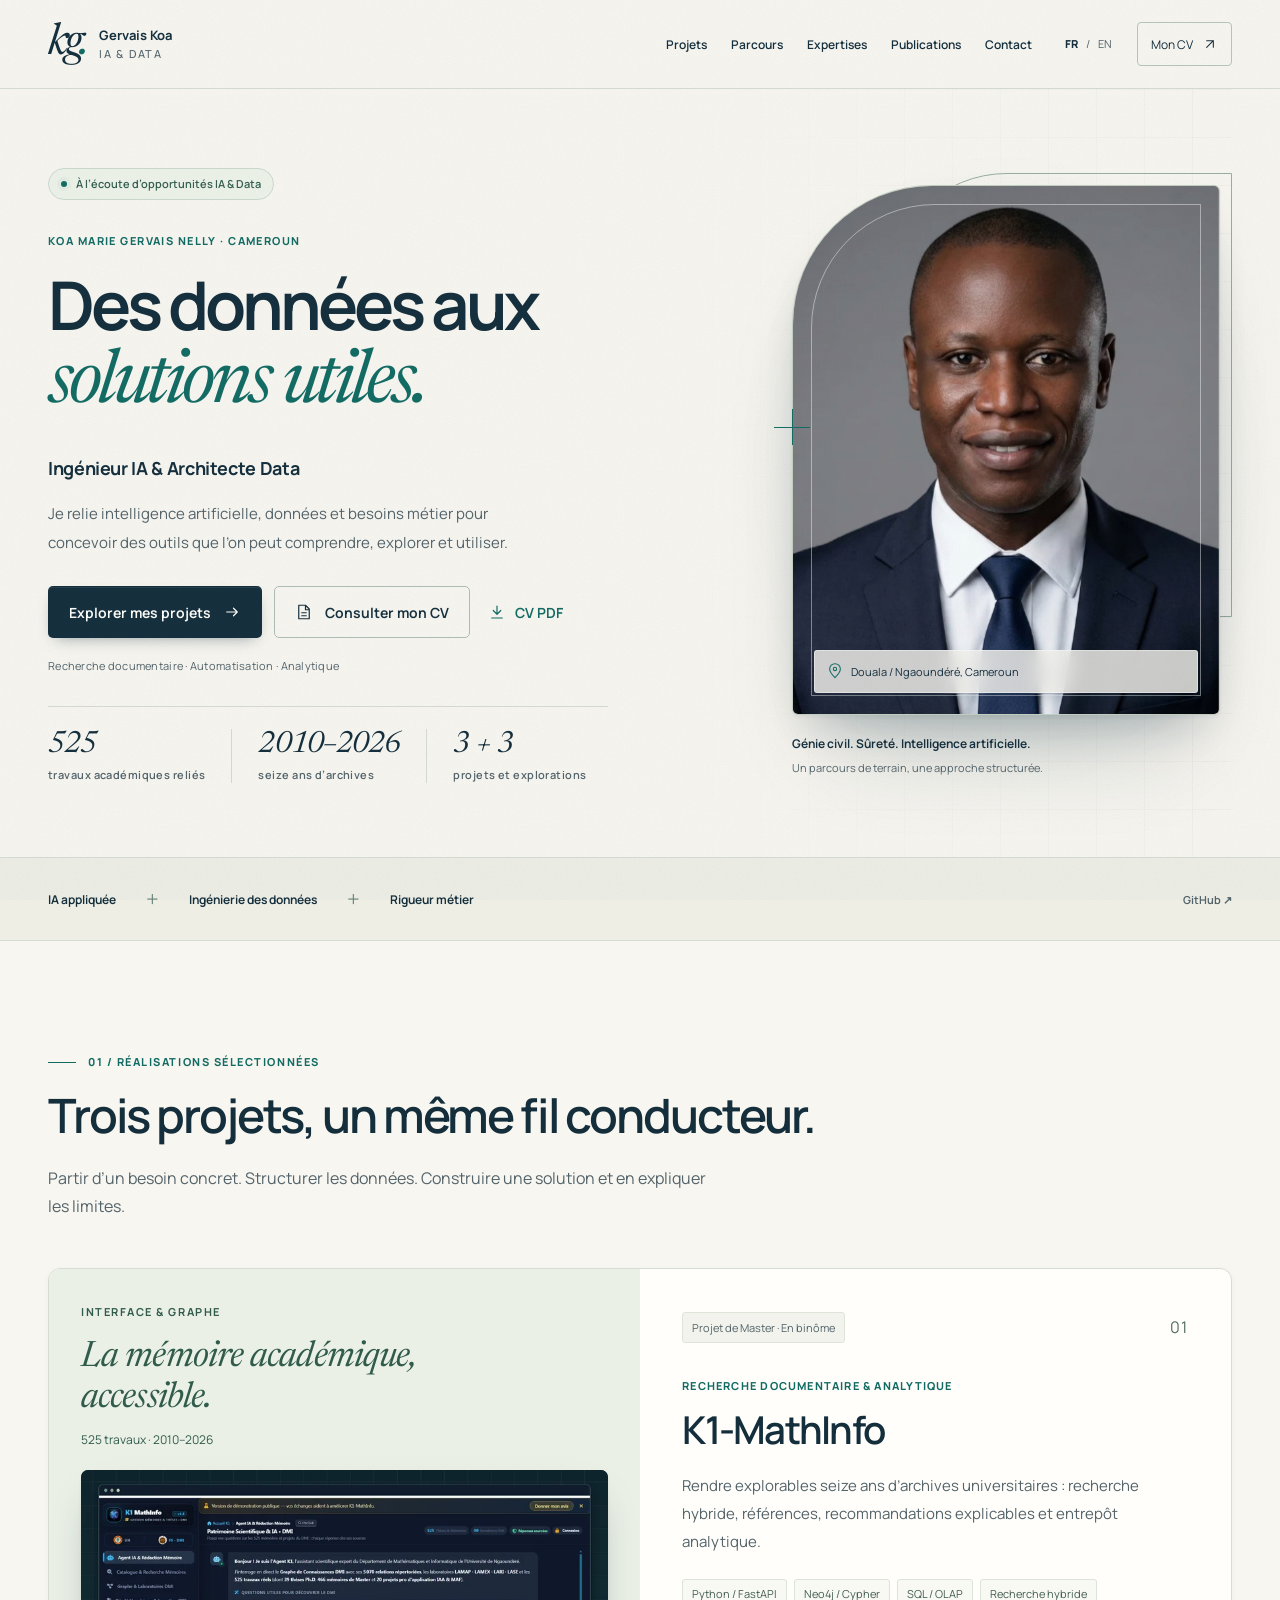
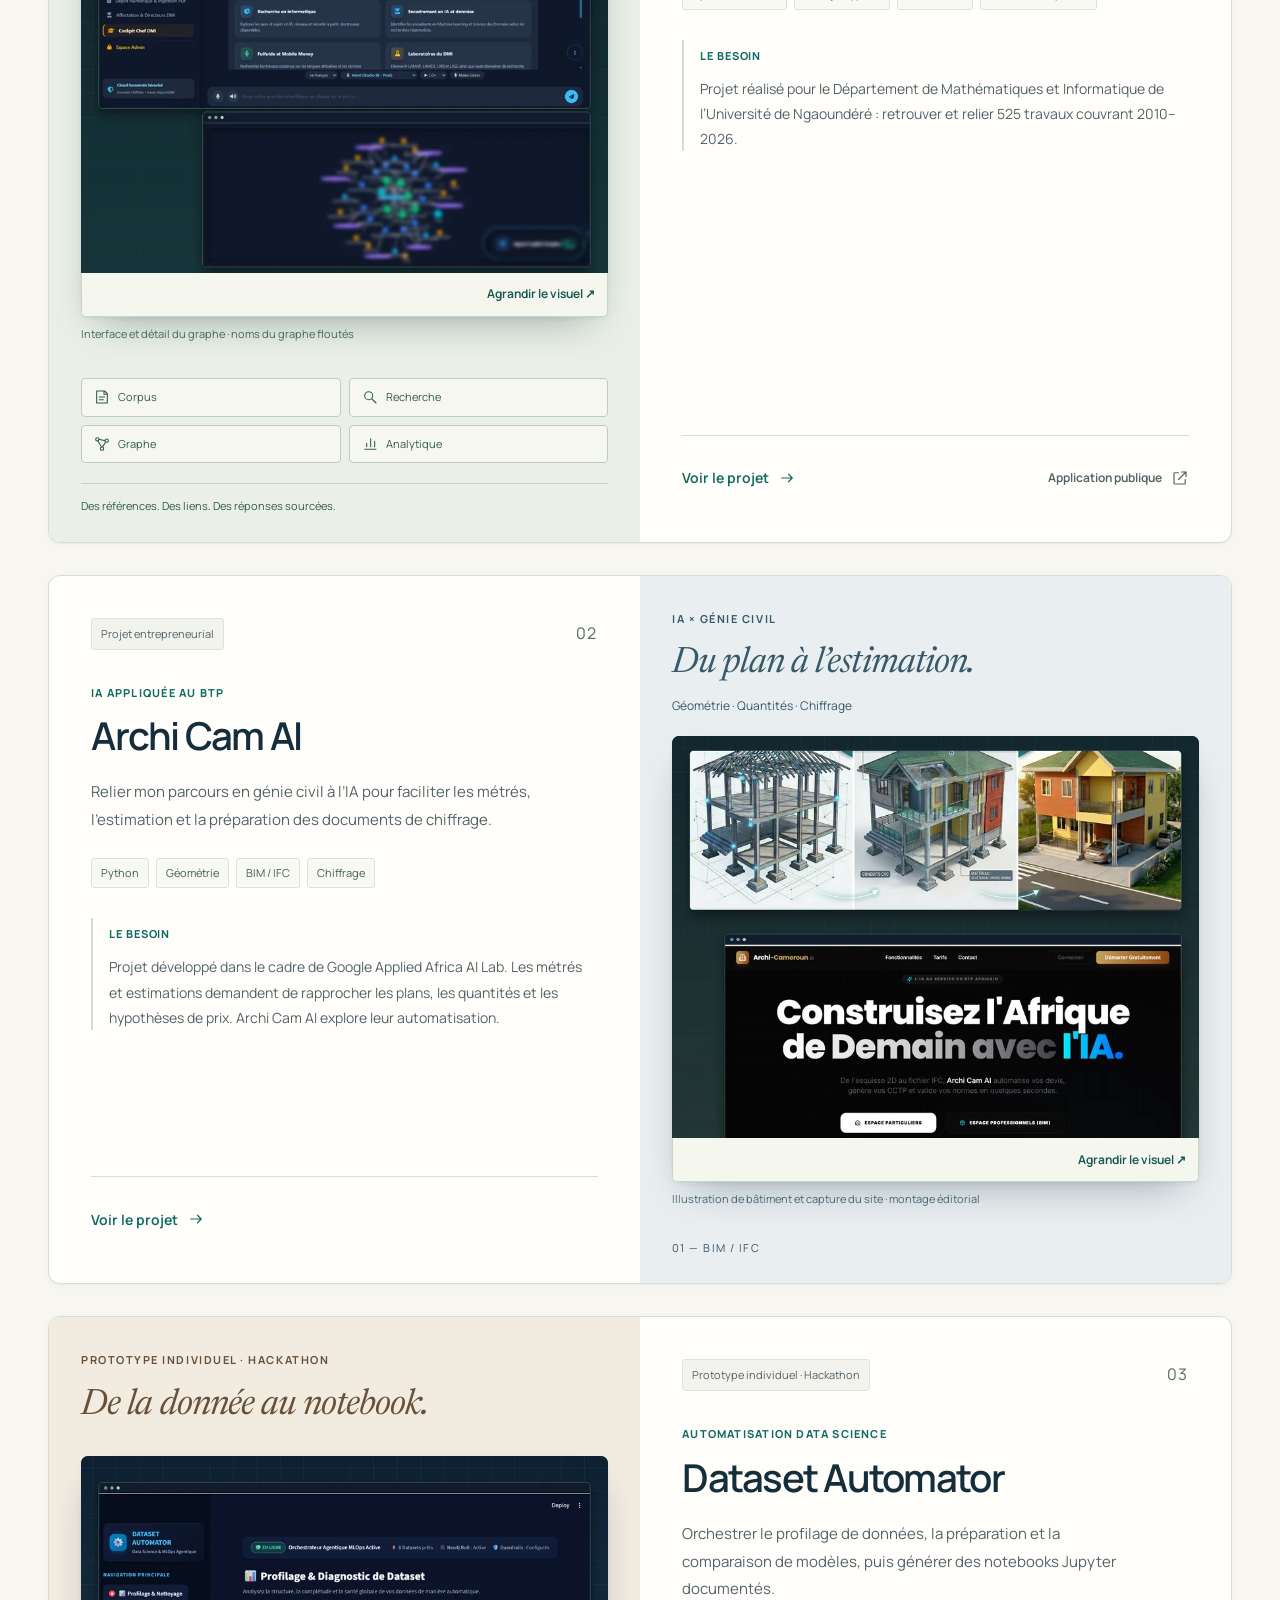
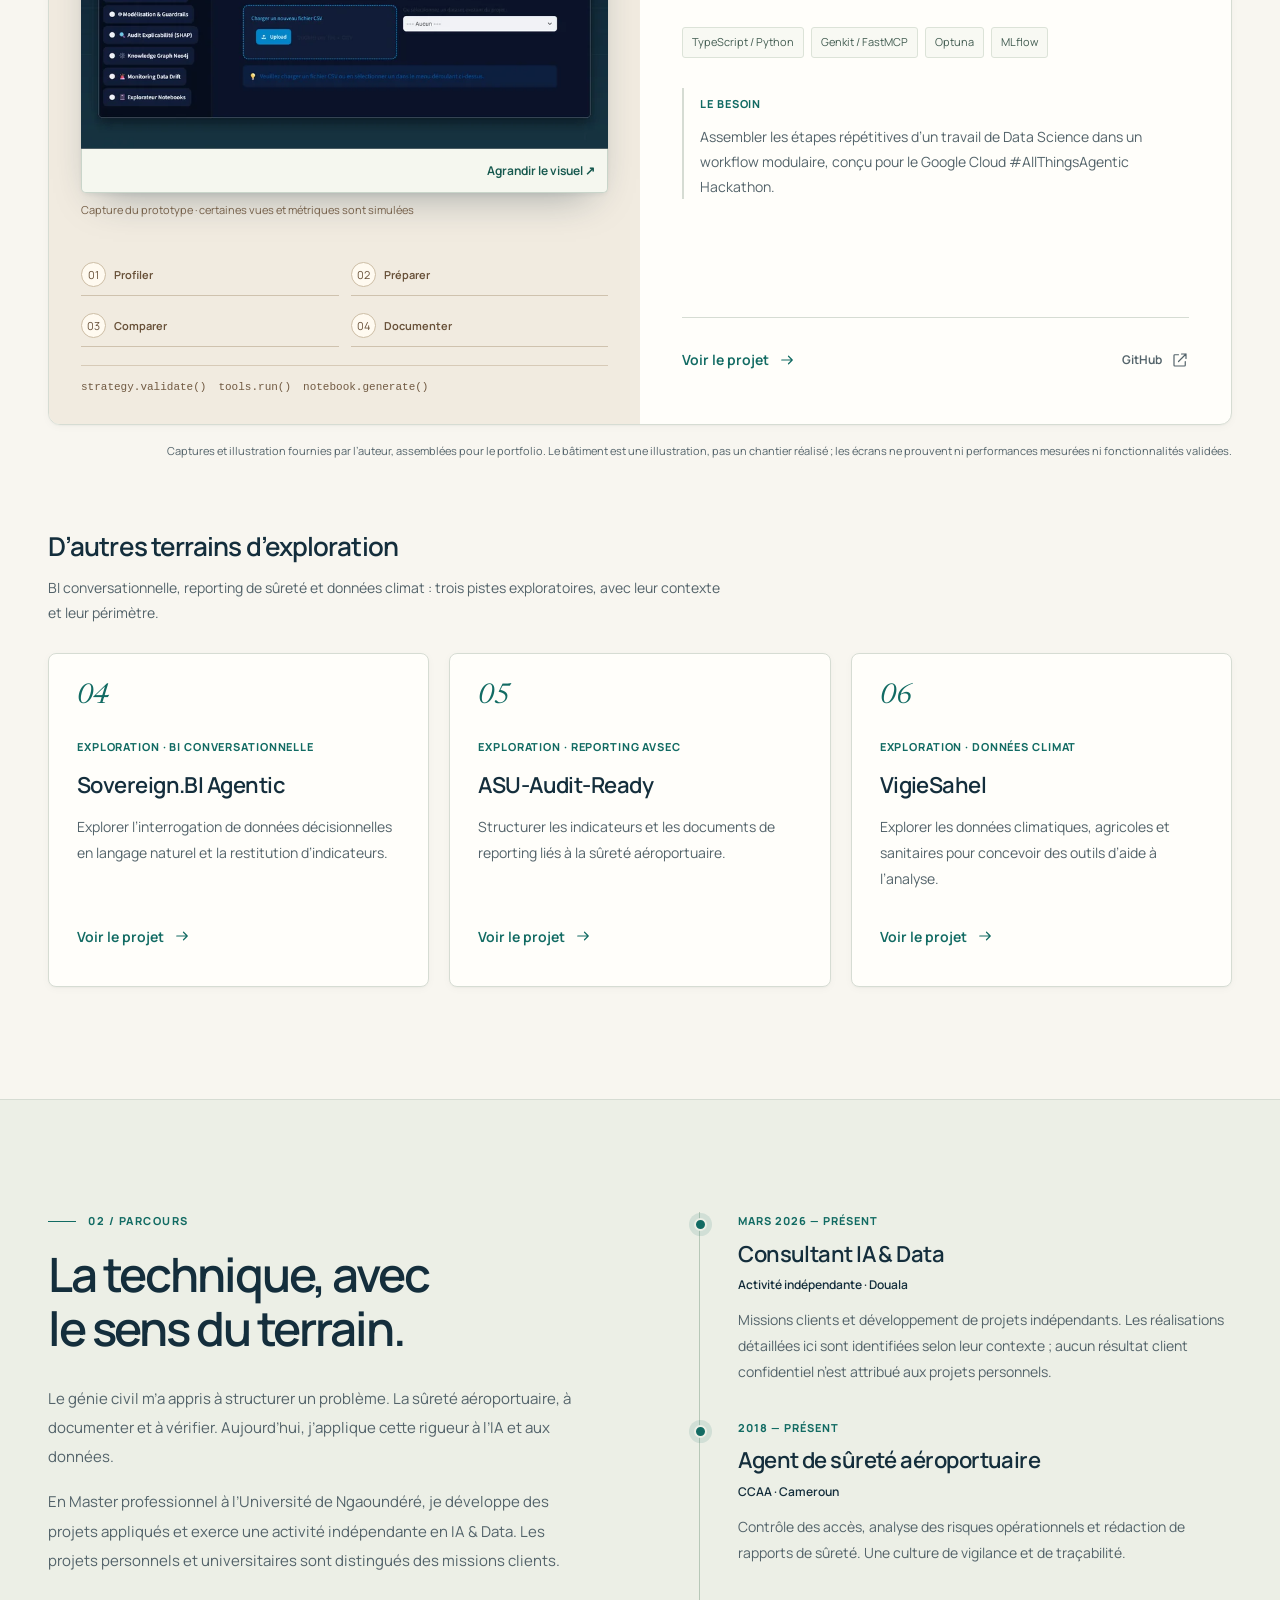
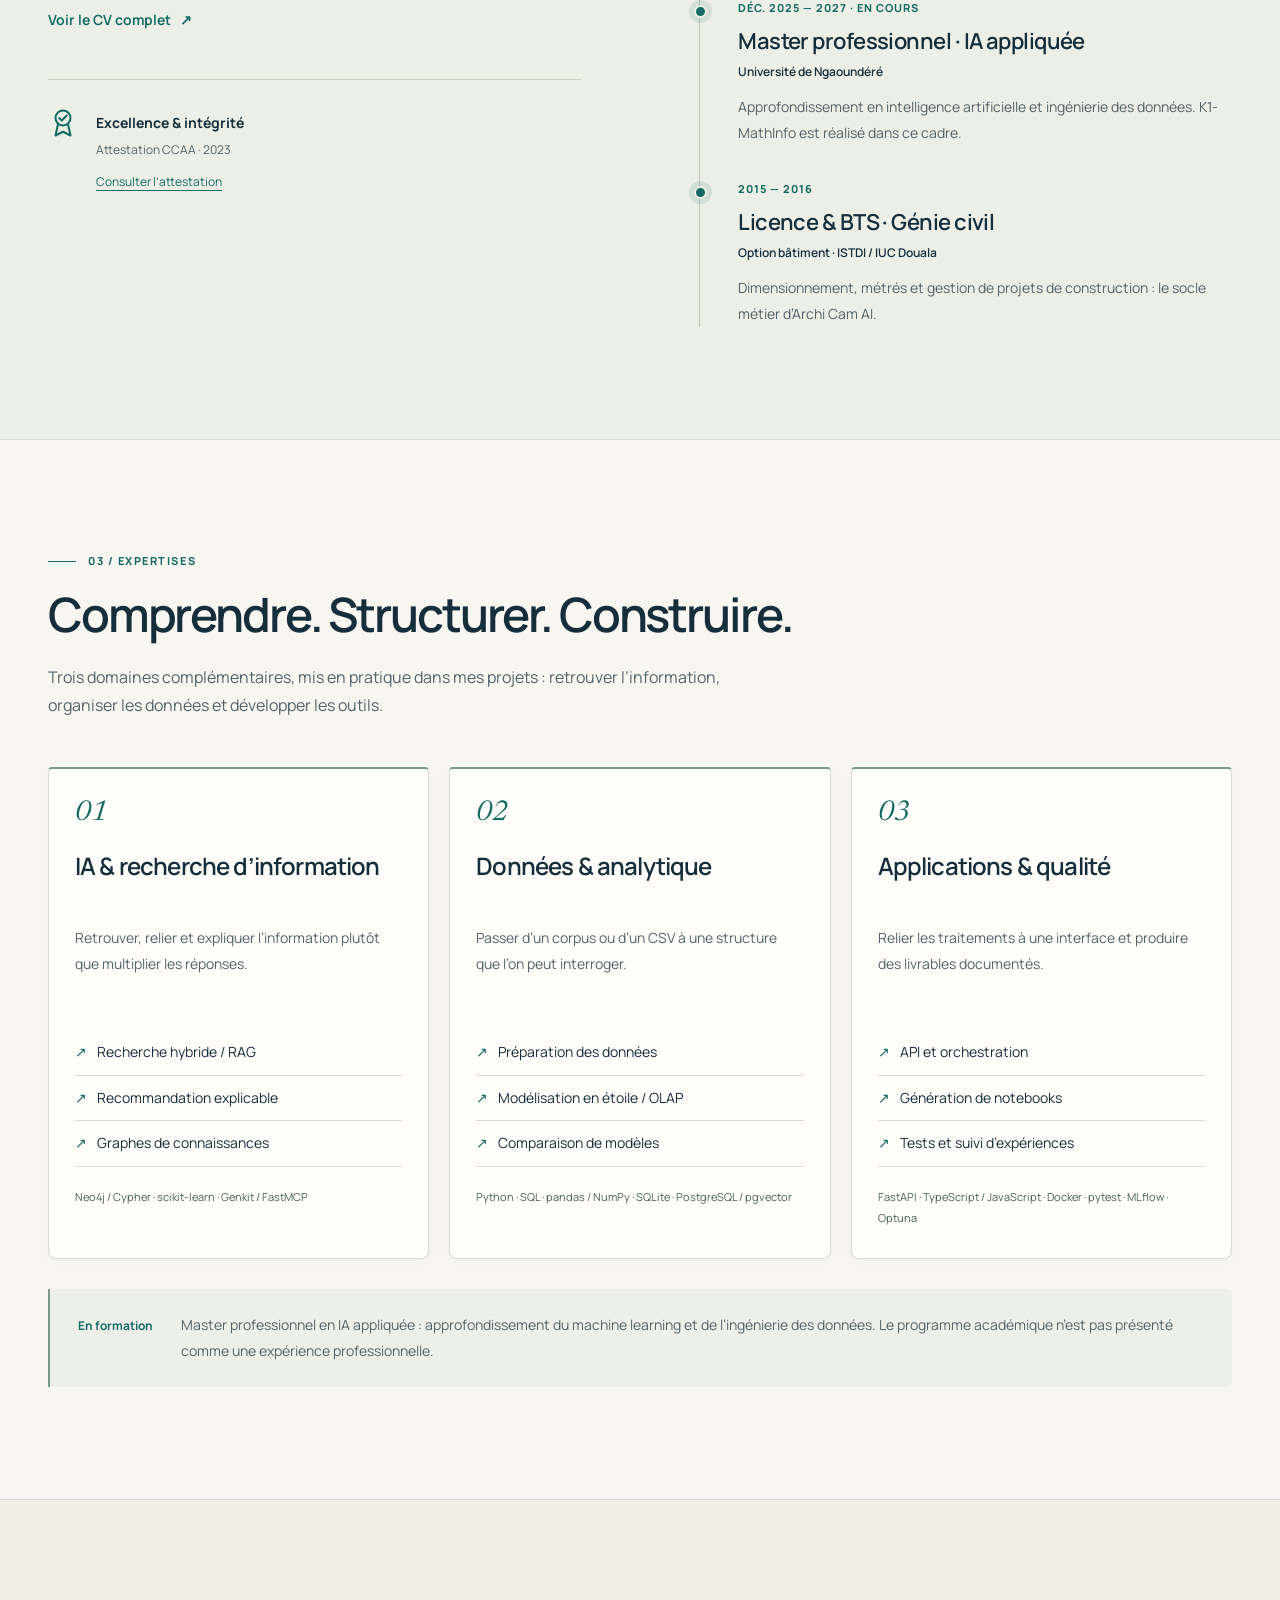
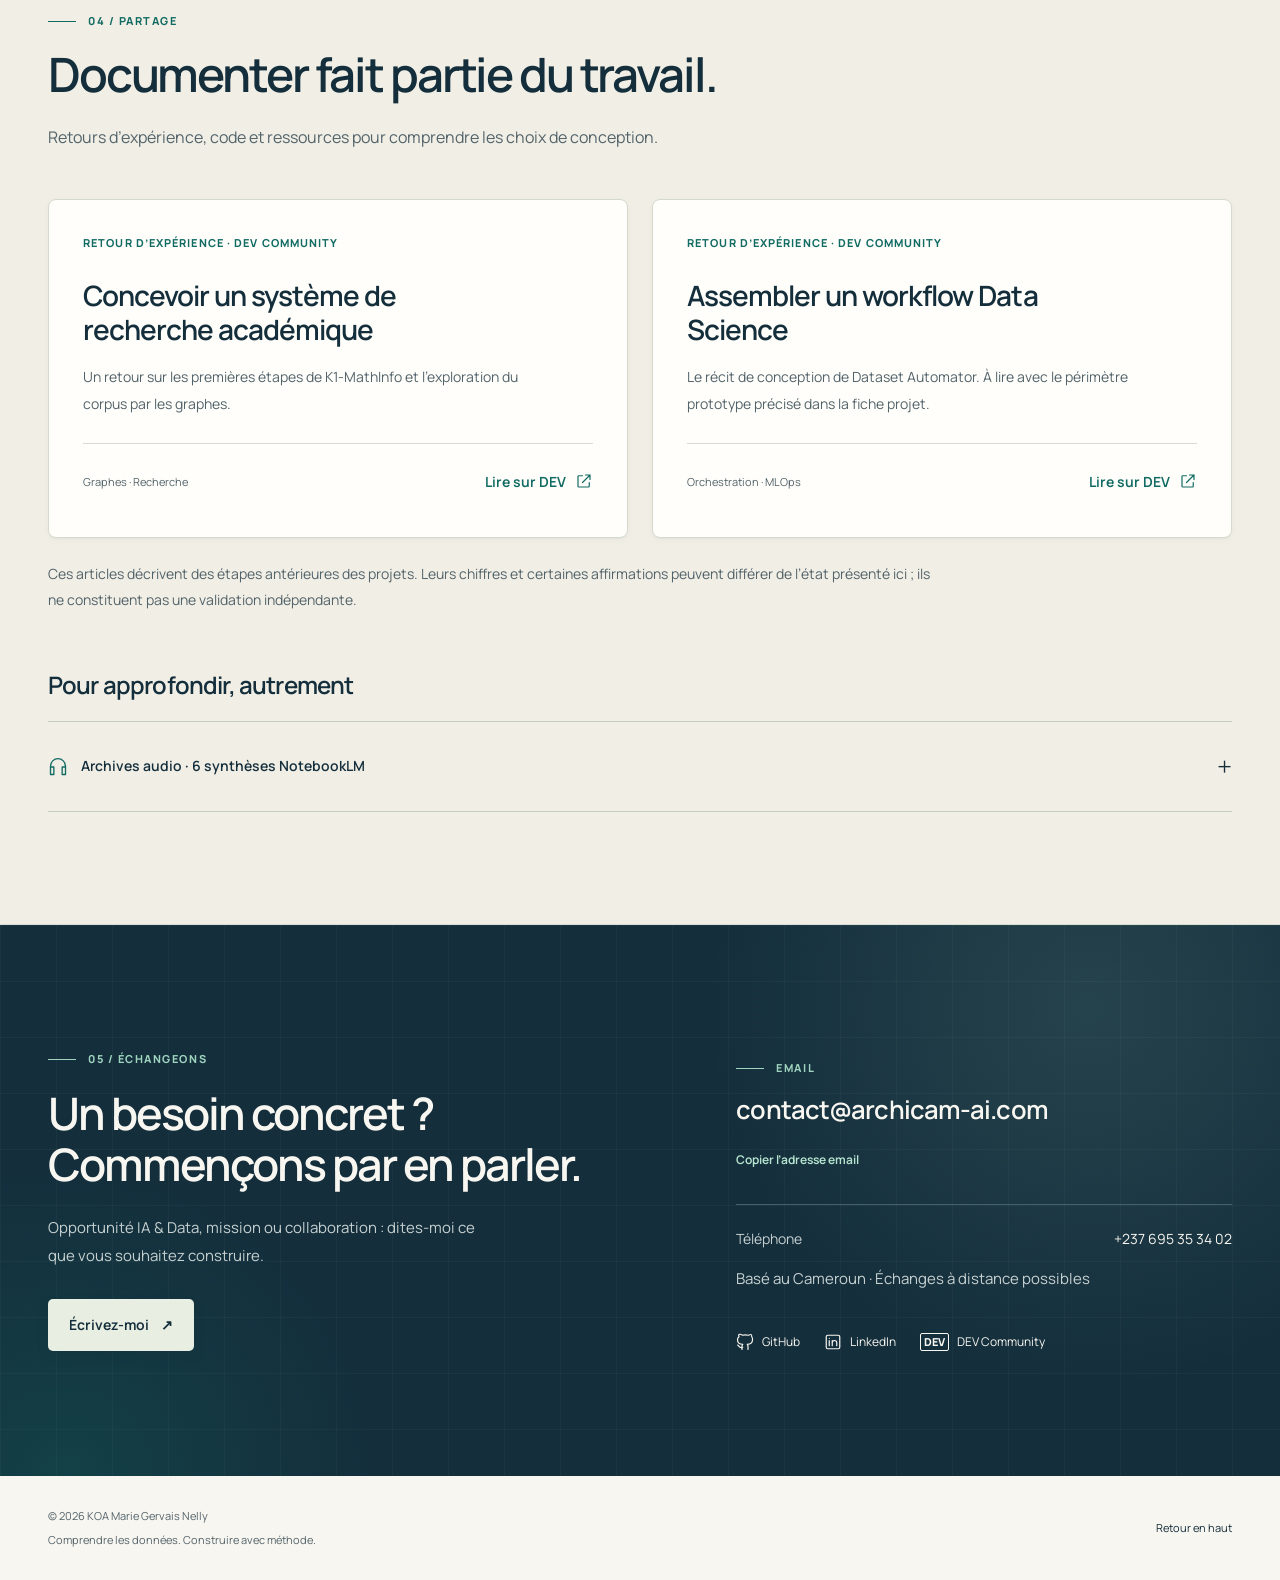
==== commit ba4fe4bf: "feat: SEO, liens directs projets, preuves hero et protection du déploiement - .vercelignore en liste" ====
--- a/index.html
+++ b/index.html
@@ -10,15 +10,28 @@
   <meta property="og:url" content="https://portfolio-gervais.vercel.app/">
   <meta property="og:title" content="KOA Marie Gervais Nelly — Ingénierie IA &amp; Data">
   <meta property="og:description" content="Des données aux solutions utiles. Recherche documentaire, automatisation et analytique.">
-  <meta property="og:image" content="https://portfolio-gervais.vercel.app/assets/images/profile_headshot.jpeg">
+  <link rel="canonical" href="https://portfolio-gervais.vercel.app/">
+  <link rel="alternate" hreflang="fr" href="https://portfolio-gervais.vercel.app/">
+  <link rel="alternate" hreflang="en" href="https://portfolio-gervais.vercel.app/?lang=en">
+  <link rel="alternate" hreflang="x-default" href="https://portfolio-gervais.vercel.app/">
+  <meta property="og:site_name" content="Gervais Koa — IA &amp; Data">
+  <meta property="og:locale" content="fr_FR">
+  <meta property="og:locale:alternate" content="en_US">
+  <meta property="og:image" content="https://portfolio-gervais.vercel.app/assets/images/og-card.png">
+  <meta property="og:image:width" content="1200">
+  <meta property="og:image:height" content="630">
+  <meta property="og:image:alt" content="KOA Marie Gervais Nelly — Ingénieur IA &amp; Architecte Data">
+  <meta name="twitter:card" content="summary_large_image">
+  <meta name="twitter:image" content="https://portfolio-gervais.vercel.app/assets/images/og-card.png">
+  <script type="application/ld+json">{"@context":"https://schema.org","@graph":[{"@type":"Person","@id":"https://portfolio-gervais.vercel.app/#person","name":"KOA Marie Gervais Nelly","alternateName":"Gervais Koa","jobTitle":"Ingénieur IA & Architecte Data","url":"https://portfolio-gervais.vercel.app/","image":"https://portfolio-gervais.vercel.app/assets/images/profile_portrait.webp","email":"mailto:contact@archicam-ai.com","address":{"@type":"PostalAddress","addressLocality":"Douala","addressCountry":"CM"},"knowsAbout":["Intelligence artificielle appliquée","Ingénierie des données","Recherche hybride / RAG","Graphes de connaissances","Neo4j","Python","FastAPI","SQL / OLAP","MLflow","Génie civil"],"knowsLanguage":["fr","en"],"sameAs":["https://github.com/gervais-afk","https://www.linkedin.com/in/marie-gervais-koa","https://dev.to/gervais_marie"]},{"@type":"WebSite","@id":"https://portfolio-gervais.vercel.app/#website","url":"https://portfolio-gervais.vercel.app/","name":"KOA Marie Gervais Nelly — Portfolio IA & Data","inLanguage":["fr","en"],"author":{"@id":"https://portfolio-gervais.vercel.app/#person"}}]}</script>
   <link rel="icon" href="assets/images/favicon.svg" type="image/svg+xml">
   <link rel="preload" href="assets/fonts/manrope-latin.woff2" as="font" type="font/woff2" crossorigin>
   <link rel="preload" href="assets/fonts/newsreader-latin-italic.woff2" as="font" type="font/woff2" crossorigin>
-  <link rel="stylesheet" href="style.css?v=99e9fab22c">
+  <link rel="stylesheet" href="style.css?v=295025f3f0">
   <noscript><style>.project-open,.language-switch,.menu-toggle,.copy-email{display:none!important}@media(max-width:800px){.header-inner{height:auto;flex-wrap:wrap;padding-block:12px}#main-nav{display:flex;position:static;order:3;flex-basis:100%;flex-wrap:wrap;flex-direction:row;gap:2px 18px;padding:0;border:0;box-shadow:none}#main-nav a{font-size:12px}}</style></noscript>
-  <script src="translations.js?v=5a3489a1e2" defer></script>
+  <script src="translations.js?v=ff3ff6e6db" defer></script>
   <script src="renderers.js?v=45a76fed81" defer></script>
-  <script src="app.js?v=44e8e395e6" defer></script>
+  <script src="app.js?v=d227b0b1d8" defer></script>
 </head>
 <body>
   <a class="skip-link" href="#main" data-i18n="skip">Aller au contenu</a>
@@ -39,8 +52,8 @@
         <h1><span data-i18n="hero_line1">Des données aux</span><br><span class="serif-accent" data-i18n="hero_line2">solutions utiles.</span></h1>
         <p class="hero-role" data-i18n="hero_role">Ingénieur IA &amp; Architecte Data</p>
         <p class="hero-description" data-i18n="hero_desc">Je relie intelligence artificielle, données et besoins métier pour concevoir des outils que l’on peut comprendre, explorer et utiliser.</p>
-        <div class="hero-buttons"><a class="button button-dark" href="#projects"><span data-i18n="see_projects">Explorer mes projets</span><svg aria-hidden="true" viewBox="0 0 24 24"><path d="M5 12h14m-5-5 5 5-5 5"/></svg></a><a class="button button-outline" href="cv.html?lang=fr" data-cv-page><svg aria-hidden="true" viewBox="0 0 24 24"><path d="M14 3H5v18h14V8ZM14 3v6h5M9 13h6M9 17h6"/></svg><span data-i18n="consult_cv">Consulter mon CV</span></a></div>
-        <p class="hero-note" data-i18n="hero_note">Recherche documentaire · Automatisation · Analytique</p>
+        <div class="hero-buttons"><a class="button button-dark" href="#projects"><span data-i18n="see_projects">Explorer mes projets</span><svg aria-hidden="true" viewBox="0 0 24 24"><path d="M5 12h14m-5-5 5 5-5 5"/></svg></a><a class="button button-outline" href="cv.html?lang=fr" data-cv-page><svg aria-hidden="true" viewBox="0 0 24 24"><path d="M14 3H5v18h14V8ZM14 3v6h5M9 13h6M9 17h6"/></svg><span data-i18n="consult_cv">Consulter mon CV</span></a><a class="text-link hero-pdf" href="KOA_MARIE_GERVAIS_NELLY_CV_FR.pdf" data-cv-download download><svg aria-hidden="true" viewBox="0 0 24 24"><path d="M12 4v11m-5-5 5 5 5-5M5 20h14"/></svg><span data-i18n="hero_cv_pdf">CV PDF</span></a></div>
+        <p class="hero-note" data-i18n="hero_note">Recherche documentaire · Automatisation · Analytique</p><dl class="hero-proof"><div><dt data-i18n="proof1_label">travaux académiques reliés</dt><dd data-i18n="proof1_value">525</dd></div><div><dt data-i18n="proof2_label">seize ans d’archives</dt><dd data-i18n="proof2_value">2010–2026</dd></div><div><dt data-i18n="proof3_label">projets et explorations</dt><dd data-i18n="proof3_value">3 + 3</dd></div></dl>
       </div>
       <figure class="portrait-block"><div class="portrait-frame"><img src="assets/images/profile_portrait.webp" width="640" height="800" alt="Portrait de KOA Marie Gervais Nelly" fetchpriority="high"><div class="portrait-location"><svg aria-hidden="true" viewBox="0 0 24 24"><path d="M12 22S4 14 4 9a8 8 0 1 1 16 0c0 5-8 13-8 13Z"/><circle cx="12" cy="9" r="2.5"/></svg><span data-i18n="location">Douala / Ngaoundéré, Cameroun</span></div></div><figcaption><strong data-i18n="portrait_caption">Génie civil. Sûreté. Intelligence artificielle.</strong><span data-i18n="portrait_note">Un parcours de terrain, une approche structurée.</span></figcaption></figure>
     </section>
@@ -77,7 +90,7 @@
 Commençons par en parler.</h2><p data-i18n="contact_desc">Opportunité IA &amp; Data, mission ou collaboration : dites-moi ce que vous souhaitez construire.</p><a class="button button-dark" href="mailto:contact@archicam-ai.com"><span data-i18n="email_me">Écrivez-moi</span><span aria-hidden="true">↗</span></a></div><div class="contact-details"><span class="eyebrow">EMAIL</span><a class="email-address" href="mailto:contact@archicam-ai.com">contact@archicam-ai.com</a><button type="button" class="text-link copy-email" data-i18n="copy_email">Copier l’adresse email</button><p id="copy-status" role="status"></p><div class="phone-row"><span data-i18n="phone">Téléphone</span><a href="tel:+237695353402">+237 695 35 34 02</a></div><p class="small-note" data-i18n="contact_local">Basé au Cameroun · Échanges à distance possibles</p><div class="social-links"><a href="https://github.com/gervais-afk" target="_blank" rel="noopener noreferrer"><svg aria-hidden="true" viewBox="0 0 24 24"><path d="M9 19c-5 2-5-3-7-3m14 6v-4a4 4 0 0 0-1-3c4 0 7-2 7-6a5 5 0 0 0-1-4c0-1 0-3-1-3-2 0-3 1-4 1a14 14 0 0 0-7 0C7 2 5 1 4 2s0 3 0 3a5 5 0 0 0-2 4c0 4 3 6 7 6-1 1-1 2-1 3v4"/></svg>GitHub</a><a href="https://www.linkedin.com/in/marie-gervais-koa" target="_blank" rel="noopener noreferrer"><svg aria-hidden="true" viewBox="0 0 24 24"><rect x="3" y="3" width="18" height="18" rx="2"/><path d="M7 10v7m4 0v-7m0 3c0-4 6-4 6 0v4M7 7v.1"/></svg>LinkedIn</a><a href="https://dev.to/gervais_marie" target="_blank" rel="noopener noreferrer"><span class="dev-mark" aria-hidden="true">DEV</span>DEV Community</a></div></div></div></section>
   </main>
   <footer class="container site-footer"><p>© <span id="year">2026</span> KOA Marie Gervais Nelly<span class="footer-note" data-i18n="footer_note">Comprendre les données. Construire avec méthode.</span></p><a href="#home" data-i18n="back_top">Retour en haut</a></footer>
-  <dialog id="project-dialog" aria-labelledby="project-dialog-title"><div class="dialog-bar"><span>PORTFOLIO / <span id="dialog-index">01</span></span><button type="button" class="dialog-close" aria-label="Fermer la fiche projet"><svg aria-hidden="true" viewBox="0 0 24 24"><path d="m6 6 12 12M6 18 18 6"/></svg></button></div><div id="project-dialog-content"></div></dialog>
+  <dialog id="project-dialog" aria-labelledby="project-dialog-title"><div class="dialog-bar"><span>PORTFOLIO / <span id="dialog-index">01</span></span><span class="dialog-tools"><button type="button" class="dialog-share"><svg aria-hidden="true" viewBox="0 0 24 24"><path d="M10 14a5 5 0 0 0 7 0l3-3a5 5 0 0 0-7-7l-1 1m2 5a5 5 0 0 0-7 0l-3 3a5 5 0 0 0 7 7l1-1"/></svg><span data-i18n="copy_link">Copier le lien</span></button><button type="button" class="dialog-close" aria-label="Fermer la fiche projet"><svg aria-hidden="true" viewBox="0 0 24 24"><path d="m6 6 12 12M6 18 18 6"/></svg></button></span><span class="sr-only" id="share-status" role="status"></span></div><div id="project-dialog-content"></div></dialog>
   <noscript><p class="noscript-note">Le contenu français et les CV restent disponibles. Activez JavaScript pour les traductions et les fiches détaillées des projets.</p></noscript>
 </body>
 </html>
--- a/style.css
+++ b/style.css
@@ -550,6 +550,32 @@
   .portrait-location { left: 14px; right: 14px; padding: 9px; }
 }
 
+
+/* Hero proof points, PDF shortcut and dialog share action. */
+.hero-buttons { align-items: center; }
+.hero-pdf { padding-inline: 6px; }
+.hero-pdf:hover svg { transform: translateY(2px); }
+.hero-proof { display: flex; flex-wrap: wrap; gap: 14px 0; max-width: 560px; margin: 30px 0 0; padding-top: 22px; border-top: 1px solid var(--line); }
+.hero-proof > div { display: flex; flex-direction: column-reverse; min-width: 0; padding-right: 26px; margin-right: 26px; border-right: 1px solid var(--line); }
+.hero-proof > div:last-child { margin-right: 0; padding-right: 0; border-right: 0; }
+.hero-proof dd { margin: 0; color: var(--navy); font-family: var(--serif); font-size: 30px; font-style: italic; letter-spacing: -.03em; line-height: 1.1; }
+.hero-proof dt { margin-top: 5px; color: var(--muted); font-size: 11px; font-weight: 600; letter-spacing: .04em; line-height: 1.5; }
+.dialog-tools { display: flex; align-items: center; gap: 4px; }
+.dialog-share { display: inline-flex; align-items: center; gap: 8px; min-height: 44px; padding: 0 14px; border: 1px solid transparent; border-radius: 30px; background: transparent; color: var(--teal); font-size: 12px; font-weight: 650; transition: background-color .3s ease, border-color .3s ease; }
+.dialog-share svg { width: 17px; height: 17px; }
+.dialog-share:hover { border-color: #c9d6cb; background: #eef3e9; }
+.dialog-share.is-done { border-color: var(--teal); background: #e3eee6; }
+@media (max-width: 600px) {
+  .hero-buttons { align-items: stretch; flex-wrap: wrap; }
+  .hero-pdf { width: 100%; }
+  .hero-proof { display: grid; grid-template-columns: auto auto auto; justify-content: start; }
+  .hero-proof > div { padding-right: 14px; margin-right: 14px; }
+  .hero-proof dd { font-size: 22px; }
+  .hero-proof dt { font-size: 11px; letter-spacing: 0; }
+  .dialog-share span { position: absolute; width: 1px; height: 1px; overflow: hidden; clip: rect(0 0 0 0); white-space: nowrap; }
+  .dialog-share { width: 44px; padding: 0; justify-content: center; }
+}
+
 /* ---------------------------------------------------------------
    Matière & mouvement — tactile surfaces, depth and choreography.
    Static by default; every entrance runs once; nothing loops.
@@ -870,6 +896,7 @@
   .hero-copy > :nth-child(5) { animation-delay: .58s; }
   .hero-copy > :nth-child(6) { animation-delay: .66s; }
   .hero-copy > :nth-child(7) { animation-delay: .74s; }
+  .hero-copy > :nth-child(8) { animation-delay: .84s; }
   .portrait-block { animation: none; }
   .portrait-frame { animation: atelier-curtain 1.4s .2s var(--ease-in-out) both; }
   .portrait-frame img { animation: atelier-settle 2.2s .2s var(--ease-out) both; }
@@ -925,7 +952,7 @@
 }
 
 @media print {
-  .site-header, .hero-buttons, .audio-archive, .menu-toggle, dialog, .copy-email { display: none !important; }
+  .site-header, .hero-buttons, .dialog-tools, .audio-archive, .menu-toggle, dialog, .copy-email { display: none !important; }
   .container { width: 100%; }
   .section { padding-block: 30px; }
   .hero { min-height: 0; padding-block: 20px; }
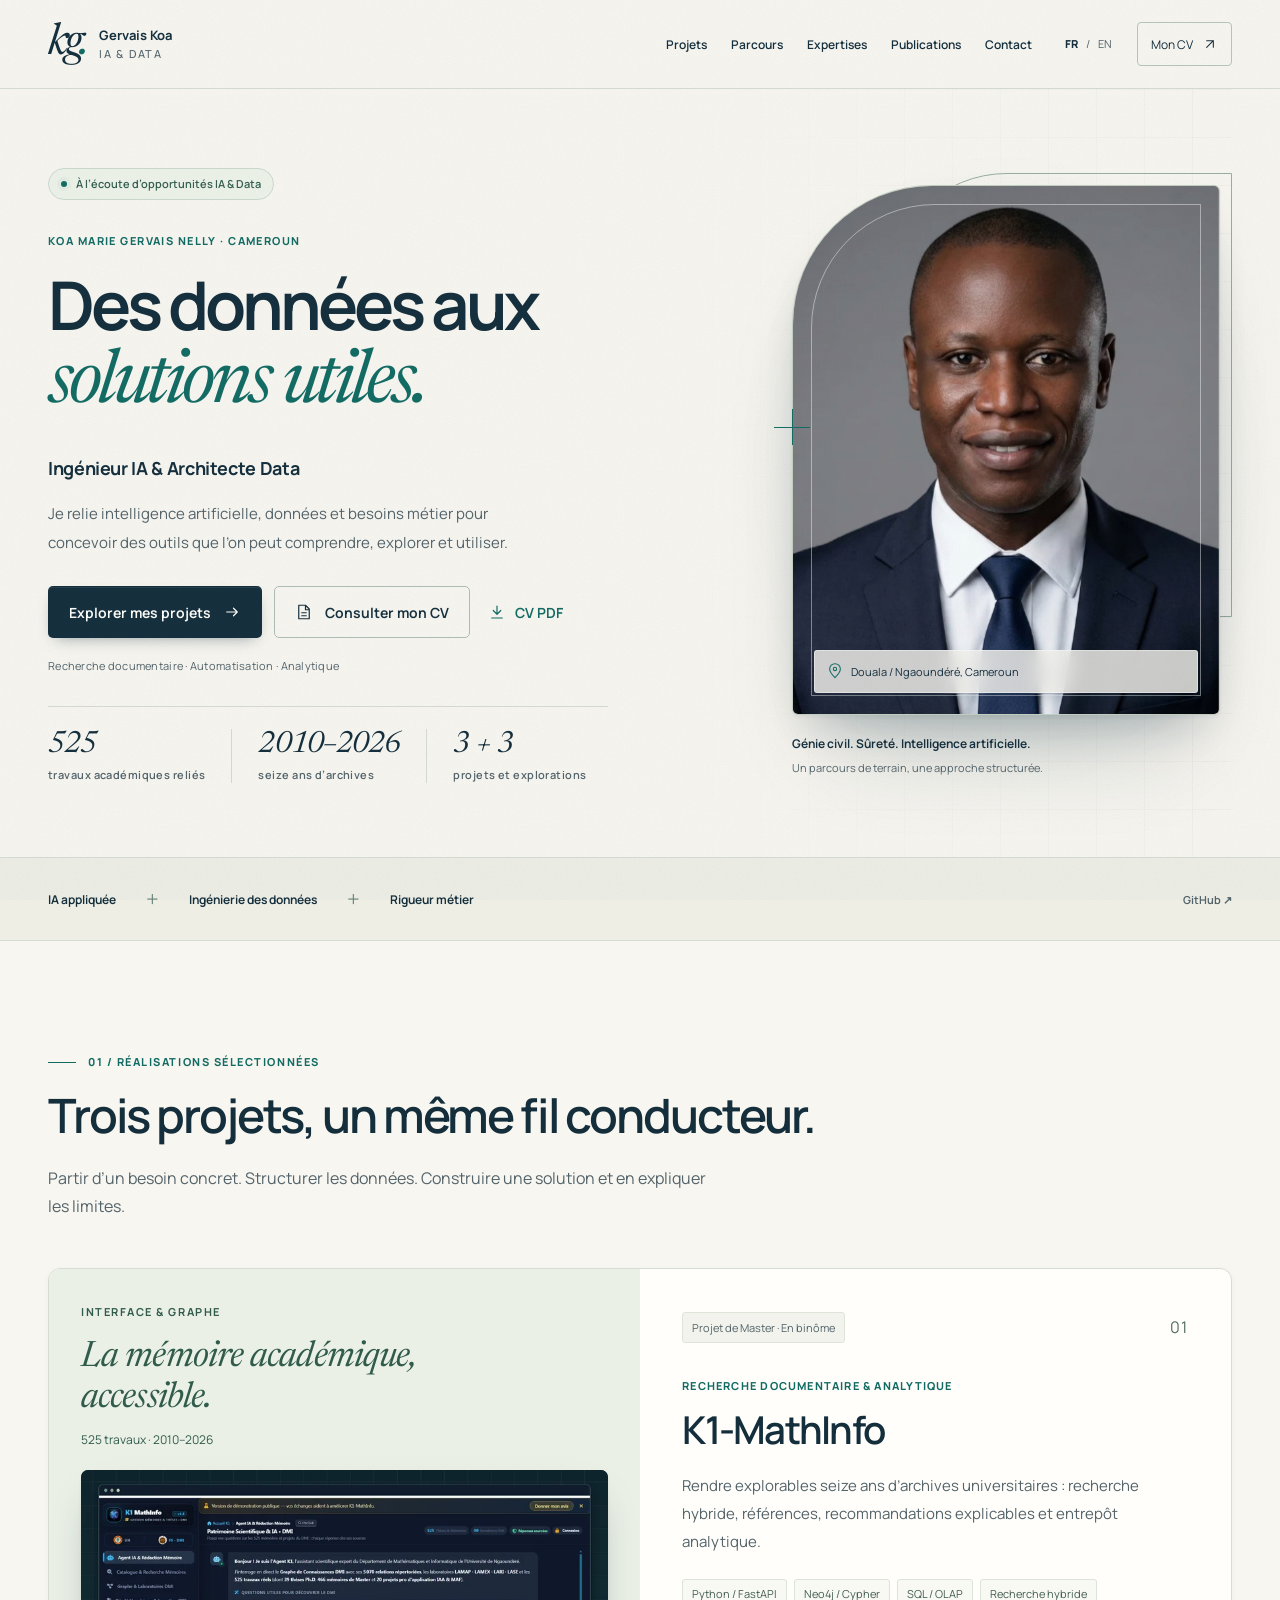
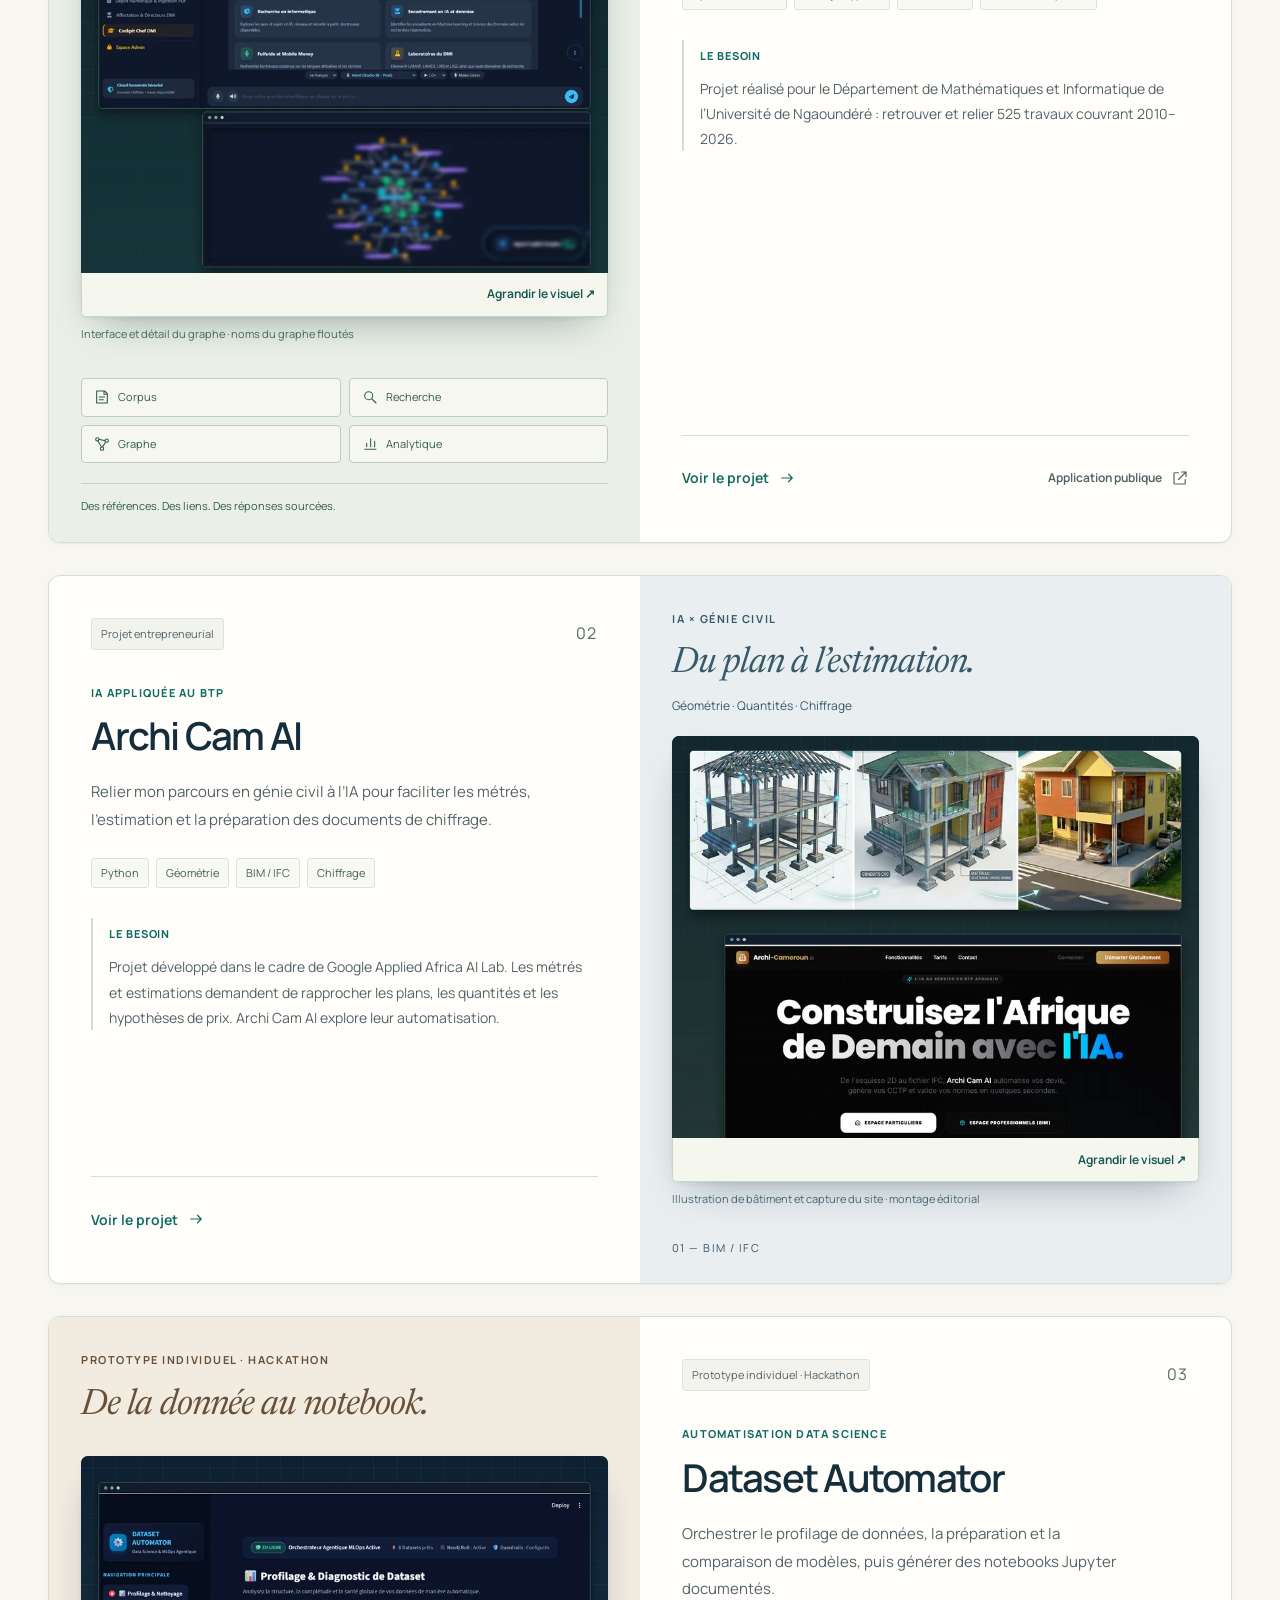
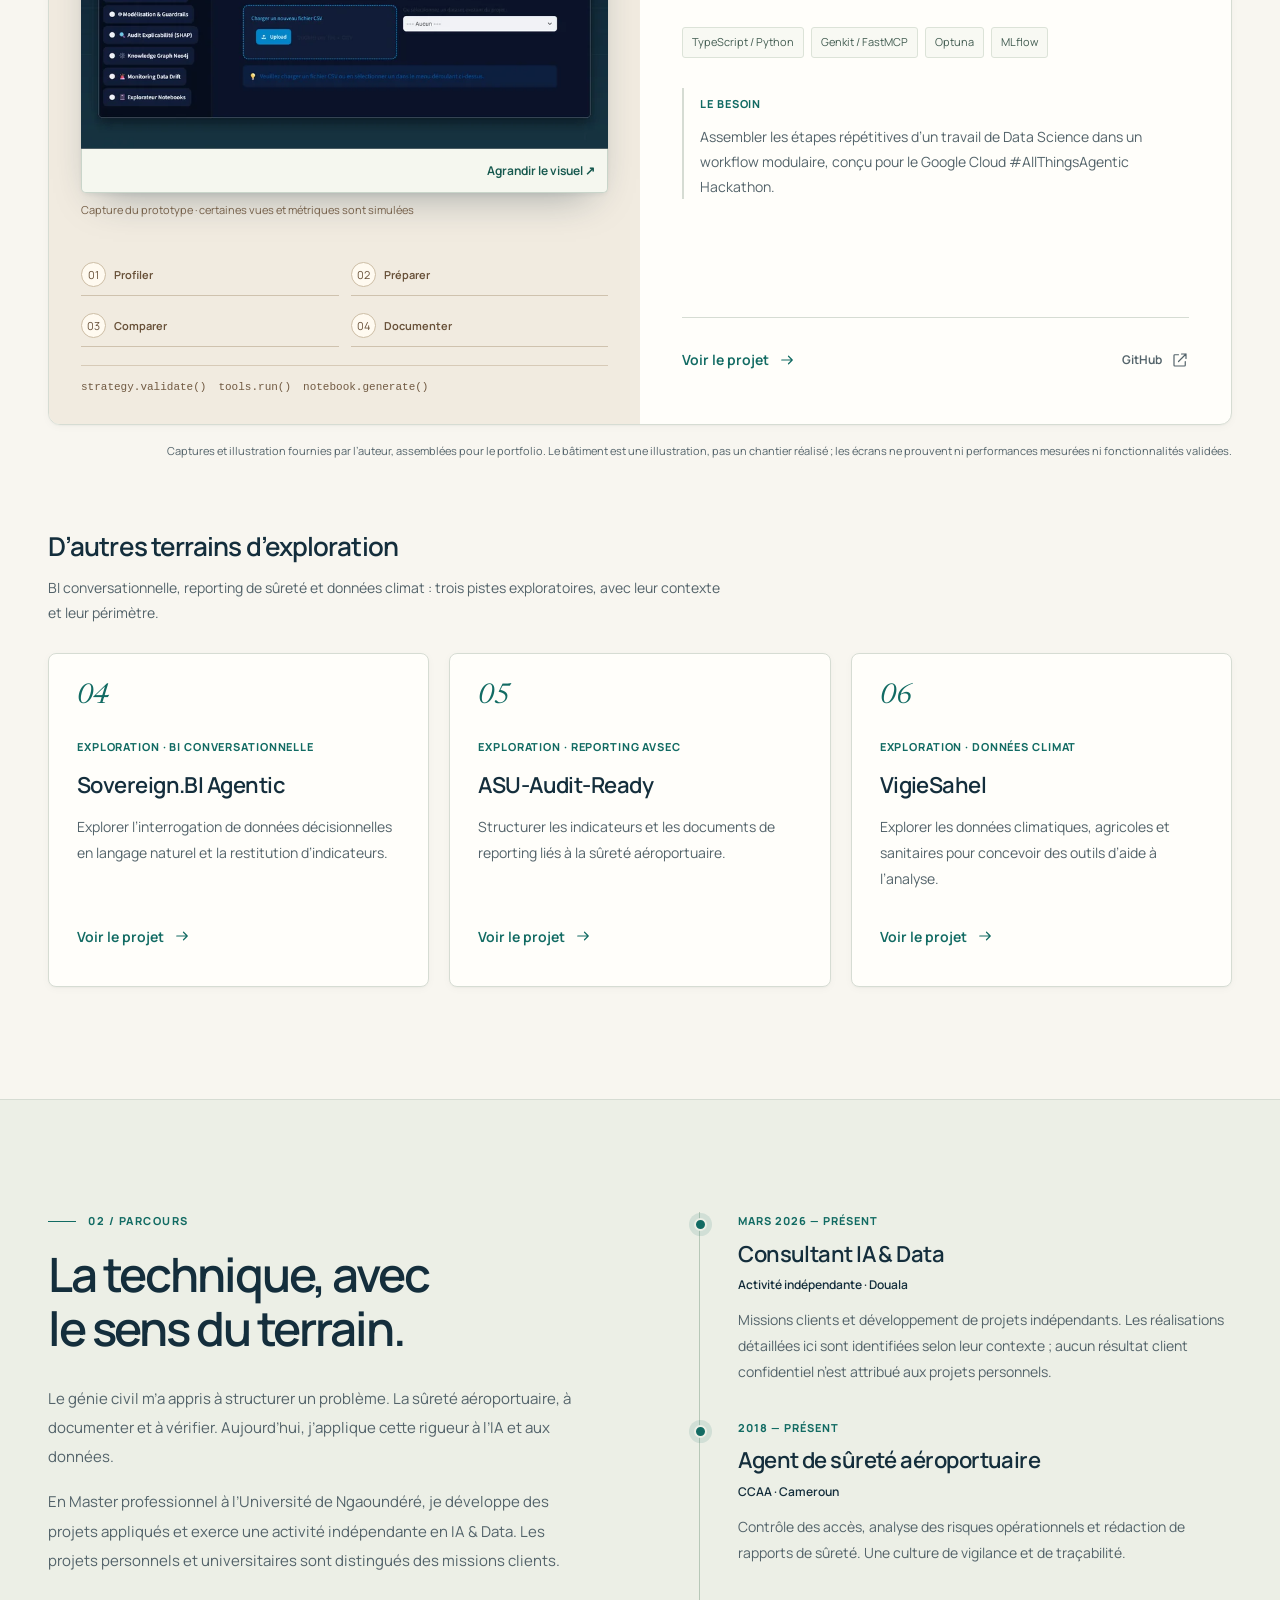
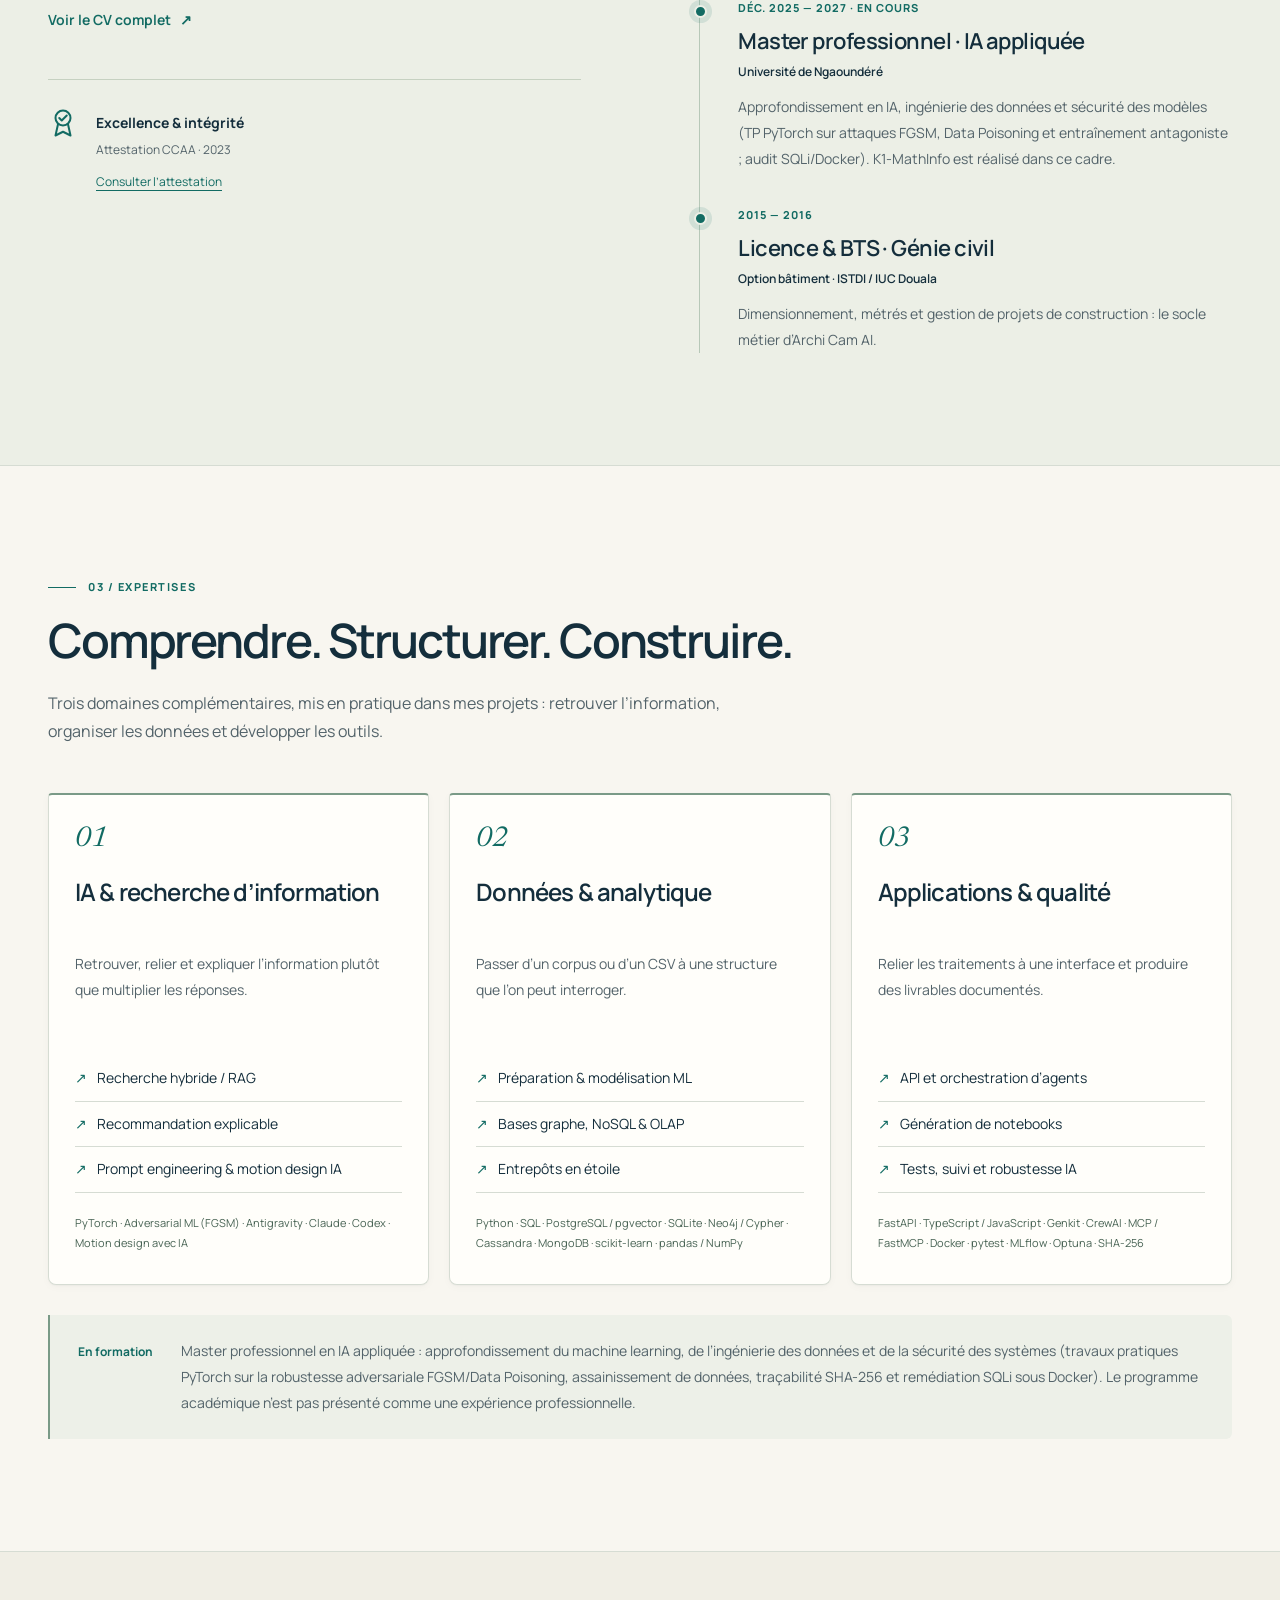
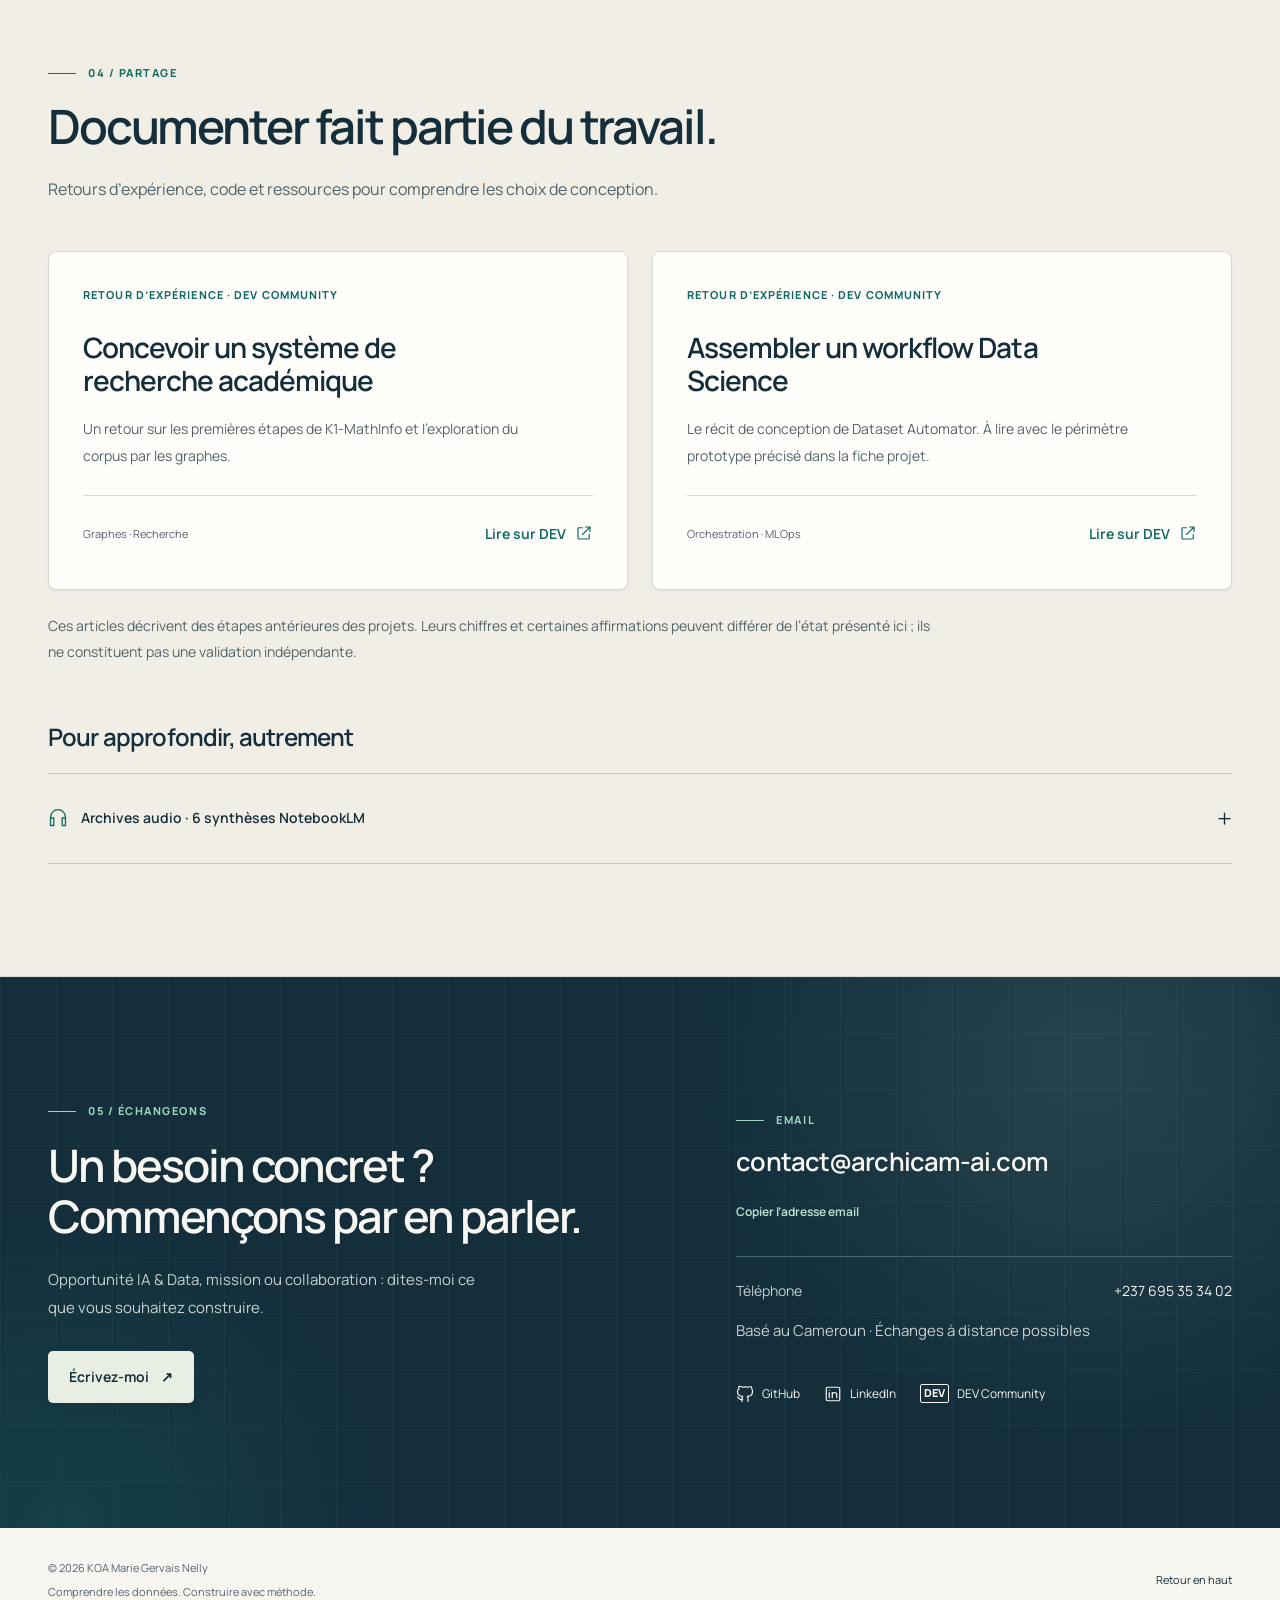
==== commit d77dfdbe: "feat: update AI & Data Architect title, skills, coursework and CVs" ====
--- a/index.html
+++ b/index.html
@@ -23,13 +23,13 @@
   <meta property="og:image:alt" content="KOA Marie Gervais Nelly — Ingénieur IA &amp; Architecte Data">
   <meta name="twitter:card" content="summary_large_image">
   <meta name="twitter:image" content="https://portfolio-gervais.vercel.app/assets/images/og-card.png">
-  <script type="application/ld+json">{"@context":"https://schema.org","@graph":[{"@type":"Person","@id":"https://portfolio-gervais.vercel.app/#person","name":"KOA Marie Gervais Nelly","alternateName":"Gervais Koa","jobTitle":"Ingénieur IA & Architecte Data","url":"https://portfolio-gervais.vercel.app/","image":"https://portfolio-gervais.vercel.app/assets/images/profile_portrait.webp","email":"mailto:contact@archicam-ai.com","address":{"@type":"PostalAddress","addressLocality":"Douala","addressCountry":"CM"},"knowsAbout":["Intelligence artificielle appliquée","Ingénierie des données","Recherche hybride / RAG","Graphes de connaissances","Neo4j","Python","FastAPI","SQL / OLAP","MLflow","Génie civil"],"knowsLanguage":["fr","en"],"sameAs":["https://github.com/gervais-afk","https://www.linkedin.com/in/marie-gervais-koa","https://dev.to/gervais_marie"]},{"@type":"WebSite","@id":"https://portfolio-gervais.vercel.app/#website","url":"https://portfolio-gervais.vercel.app/","name":"KOA Marie Gervais Nelly — Portfolio IA & Data","inLanguage":["fr","en"],"author":{"@id":"https://portfolio-gervais.vercel.app/#person"}}]}</script>
+  <script type="application/ld+json">{"@context":"https://schema.org","@graph":[{"@type":"Person","@id":"https://portfolio-gervais.vercel.app/#person","name":"KOA Marie Gervais Nelly","alternateName":"Gervais Koa","jobTitle":"Ingénieur IA & Architecte Data","url":"https://portfolio-gervais.vercel.app/","image":"https://portfolio-gervais.vercel.app/assets/images/profile_portrait.webp","email":"mailto:contact@archicam-ai.com","address":{"@type":"PostalAddress","addressLocality":"Douala","addressCountry":"CM"},"knowsAbout":["Intelligence artificielle appliquée","Ingénierie des données","Recherche hybride / RAG","Graphes de connaissances","Neo4j","Cassandra","MongoDB","CrewAI","Python","FastAPI","SQL / OLAP","MLflow","Génie civil"],"knowsLanguage":["fr","en"],"sameAs":["https://github.com/gervais-afk","https://www.linkedin.com/in/marie-gervais-koa","https://dev.to/gervais_marie"]},{"@type":"WebSite","@id":"https://portfolio-gervais.vercel.app/#website","url":"https://portfolio-gervais.vercel.app/","name":"KOA Marie Gervais Nelly — Portfolio IA & Data","inLanguage":["fr","en"],"author":{"@id":"https://portfolio-gervais.vercel.app/#person"}}]}</script>
   <link rel="icon" href="assets/images/favicon.svg" type="image/svg+xml">
   <link rel="preload" href="assets/fonts/manrope-latin.woff2" as="font" type="font/woff2" crossorigin>
   <link rel="preload" href="assets/fonts/newsreader-latin-italic.woff2" as="font" type="font/woff2" crossorigin>
   <link rel="stylesheet" href="style.css?v=295025f3f0">
   <noscript><style>.project-open,.language-switch,.menu-toggle,.copy-email{display:none!important}@media(max-width:800px){.header-inner{height:auto;flex-wrap:wrap;padding-block:12px}#main-nav{display:flex;position:static;order:3;flex-basis:100%;flex-wrap:wrap;flex-direction:row;gap:2px 18px;padding:0;border:0;box-shadow:none}#main-nav a{font-size:12px}}</style></noscript>
-  <script src="translations.js?v=ff3ff6e6db" defer></script>
+  <script src="translations.js?v=82c22dc147" defer></script>
   <script src="renderers.js?v=45a76fed81" defer></script>
   <script src="app.js?v=d227b0b1d8" defer></script>
 </head>
@@ -78,11 +78,11 @@
 <!-- /STATIC:secondary --></div>
     </section>
     <section id="about" class="section about-section"><div class="container about-grid"><div class="about-intro"><p class="eyebrow" data-i18n="about_eyebrow">02 / PARCOURS</p><h2 data-i18n="about_title">La technique, avec le sens du terrain.</h2><p data-i18n="about_p1">Le génie civil m’a appris à structurer un problème. La sûreté aéroportuaire, à documenter et à vérifier. Aujourd’hui, j’applique cette rigueur à l’IA et aux données.</p><p data-i18n="about_p2">En Master professionnel à l’Université de Ngaoundéré, je développe des projets appliqués et exerce une activité indépendante en IA &amp; Data. Les projets personnels et universitaires sont distingués des missions clients.</p><a href="cv.html" class="text-link" data-cv-page><span data-i18n="about_cv">Voir le CV complet</span><span aria-hidden="true">↗</span></a><div class="recognition"><svg aria-hidden="true" viewBox="0 0 24 24"><circle cx="12" cy="8" r="6"/><path d="m8 13-2 9 6-3 6 3-2-9m-7-5 2 2 4-4"/></svg><div><strong data-i18n="recognition">Excellence &amp; intégrité</strong><span data-i18n="recognition_desc">Attestation CCAA · 2023</span><a href="assets/images/attestation_excellence_ccaa.jpg" target="_blank" rel="noopener noreferrer" data-i18n="recognition_link">Consulter l’attestation</a></div></div></div><div class="journey" id="journey"><!-- STATIC:journey -->
-<article class="journey-item"><p class="eyebrow">MARS 2026 — PRÉSENT</p><h3>Consultant IA &amp; Data</h3><p class="journey-place">Activité indépendante · Douala</p><p>Missions clients et développement de projets indépendants. Les réalisations détaillées ici sont identifiées selon leur contexte ; aucun résultat client confidentiel n’est attribué aux projets personnels.</p></article><article class="journey-item"><p class="eyebrow">2018 — PRÉSENT</p><h3>Agent de sûreté aéroportuaire</h3><p class="journey-place">CCAA · Cameroun</p><p>Contrôle des accès, analyse des risques opérationnels et rédaction de rapports de sûreté. Une culture de vigilance et de traçabilité.</p></article><article class="journey-item"><p class="eyebrow">DÉC. 2025 — 2027 · EN COURS</p><h3>Master professionnel · IA appliquée</h3><p class="journey-place">Université de Ngaoundéré</p><p>Approfondissement en intelligence artificielle et ingénierie des données. K1-MathInfo est réalisé dans ce cadre.</p></article><article class="journey-item"><p class="eyebrow">2015 — 2016</p><h3>Licence &amp; BTS · Génie civil</h3><p class="journey-place">Option bâtiment · ISTDI / IUC Douala</p><p>Dimensionnement, métrés et gestion de projets de construction : le socle métier d’Archi Cam AI.</p></article>
+<article class="journey-item"><p class="eyebrow">MARS 2026 — PRÉSENT</p><h3>Consultant IA &amp; Data</h3><p class="journey-place">Activité indépendante · Douala</p><p>Missions clients et développement de projets indépendants. Les réalisations détaillées ici sont identifiées selon leur contexte ; aucun résultat client confidentiel n’est attribué aux projets personnels.</p></article><article class="journey-item"><p class="eyebrow">2018 — PRÉSENT</p><h3>Agent de sûreté aéroportuaire</h3><p class="journey-place">CCAA · Cameroun</p><p>Contrôle des accès, analyse des risques opérationnels et rédaction de rapports de sûreté. Une culture de vigilance et de traçabilité.</p></article><article class="journey-item"><p class="eyebrow">DÉC. 2025 — 2027 · EN COURS</p><h3>Master professionnel · IA appliquée</h3><p class="journey-place">Université de Ngaoundéré</p><p>Approfondissement en IA, ingénierie des données et sécurité des modèles (TP PyTorch sur attaques FGSM, Data Poisoning et entraînement antagoniste ; audit SQLi/Docker). K1-MathInfo est réalisé dans ce cadre.</p></article><article class="journey-item"><p class="eyebrow">2015 — 2016</p><h3>Licence &amp; BTS · Génie civil</h3><p class="journey-place">Option bâtiment · ISTDI / IUC Douala</p><p>Dimensionnement, métrés et gestion de projets de construction : le socle métier d’Archi Cam AI.</p></article>
 <!-- /STATIC:journey --></div></div></section>
     <section id="skills" class="section container"><div class="section-heading"><p class="eyebrow" data-i18n="skills_eyebrow">03 / EXPERTISES</p><h2 data-i18n="skills_title">Comprendre. Structurer. Construire.</h2><p data-i18n="skills_desc">Trois domaines complémentaires, mis en pratique dans mes projets : retrouver l’information, organiser les données et développer les outils.</p></div><div class="skills-grid" id="skill-cards"><!-- STATIC:skills -->
-<article class="skill-card"><span class="small-index">01</span><h3>IA &amp; recherche d’information</h3><p>Retrouver, relier et expliquer l’information plutôt que multiplier les réponses.</p><ul class="skill-list"><li>Recherche hybride / RAG</li><li>Recommandation explicable</li><li>Graphes de connaissances</li></ul><p class="tools">Neo4j / Cypher · scikit-learn · Genkit / FastMCP</p></article><article class="skill-card"><span class="small-index">02</span><h3>Données &amp; analytique</h3><p>Passer d’un corpus ou d’un CSV à une structure que l’on peut interroger.</p><ul class="skill-list"><li>Préparation des données</li><li>Modélisation en étoile / OLAP</li><li>Comparaison de modèles</li></ul><p class="tools">Python · SQL · pandas / NumPy · SQLite · PostgreSQL / pgvector</p></article><article class="skill-card"><span class="small-index">03</span><h3>Applications &amp; qualité</h3><p>Relier les traitements à une interface et produire des livrables documentés.</p><ul class="skill-list"><li>API et orchestration</li><li>Génération de notebooks</li><li>Tests et suivi d’expériences</li></ul><p class="tools">FastAPI · TypeScript / JavaScript · Docker · pytest · MLflow · Optuna</p></article>
-<!-- /STATIC:skills --></div><aside class="learning-note"><strong data-i18n="learning">En formation</strong><p data-i18n="learning_desc">Master professionnel en IA appliquée : approfondissement du machine learning et de l’ingénierie des données. Le programme académique n’est pas présenté comme une expérience professionnelle.</p></aside></section>
+<article class="skill-card"><span class="small-index">01</span><h3>IA &amp; recherche d’information</h3><p>Retrouver, relier et expliquer l’information plutôt que multiplier les réponses.</p><ul class="skill-list"><li>Recherche hybride / RAG</li><li>Recommandation explicable</li><li>Prompt engineering &amp; motion design IA</li></ul><p class="tools">PyTorch · Adversarial ML (FGSM) · Antigravity · Claude · Codex · Motion design avec IA</p></article><article class="skill-card"><span class="small-index">02</span><h3>Données &amp; analytique</h3><p>Passer d’un corpus ou d’un CSV à une structure que l’on peut interroger.</p><ul class="skill-list"><li>Préparation &amp; modélisation ML</li><li>Bases graphe, NoSQL &amp; OLAP</li><li>Entrepôts en étoile</li></ul><p class="tools">Python · SQL · PostgreSQL / pgvector · SQLite · Neo4j / Cypher · Cassandra · MongoDB · scikit-learn · pandas / NumPy</p></article><article class="skill-card"><span class="small-index">03</span><h3>Applications &amp; qualité</h3><p>Relier les traitements à une interface et produire des livrables documentés.</p><ul class="skill-list"><li>API et orchestration d’agents</li><li>Génération de notebooks</li><li>Tests, suivi et robustesse IA</li></ul><p class="tools">FastAPI · TypeScript / JavaScript · Genkit · CrewAI · MCP / FastMCP · Docker · pytest · MLflow · Optuna · SHA-256</p></article>
+<!-- /STATIC:skills --></div><aside class="learning-note"><strong data-i18n="learning">En formation</strong><p data-i18n="learning_desc">Master professionnel en IA appliquée : approfondissement du machine learning, de l’ingénierie des données et de la sécurité des systèmes (travaux pratiques PyTorch sur la robustesse adversariale FGSM/Data Poisoning, assainissement de données, traçabilité SHA-256 et remédiation SQLi sous Docker). Le programme académique n’est pas présenté comme une expérience professionnelle.</p></aside></section>
     <section id="resources" class="section resources-section"><div class="container"><div class="section-heading"><p class="eyebrow" data-i18n="resources_eyebrow">04 / PARTAGE</p><h2 data-i18n="resources_title">Documenter fait partie du travail.</h2><p data-i18n="resources_desc">Retours d’expérience, code et ressources pour comprendre les choix de conception.</p></div><div class="articles-grid" id="article-cards"><!-- STATIC:articles -->
 <article class="article-card"><p class="eyebrow">RETOUR D’EXPÉRIENCE · DEV COMMUNITY</p><h3>Concevoir un système de recherche académique</h3><p>Un retour sur les premières étapes de K1-MathInfo et l’exploration du corpus par les graphes.</p><div class="article-bottom"><span>Graphes · Recherche</span><a class="text-link" href="https://dev.to/gervais_marie/building-a-zero-hallucination-academic-graphrag-1379-nodes-multi-agent-orchestration-local-4mfo" target="_blank" rel="noopener noreferrer">Lire sur DEV<svg aria-hidden="true" viewBox="0 0 24 24"><path d="M14 4h6v6M20 4 10 14m0-9H5a1 1 0 0 0-1 1v13a1 1 0 0 0 1 1h13a1 1 0 0 0 1-1v-5"/></svg></a></div></article><article class="article-card"><p class="eyebrow">RETOUR D’EXPÉRIENCE · DEV COMMUNITY</p><h3>Assembler un workflow Data Science</h3><p>Le récit de conception de Dataset Automator. À lire avec le périmètre prototype précisé dans la fiche projet.</p><div class="article-bottom"><span>Orchestration · MLOps</span><a class="text-link" href="https://dev.to/gervais_marie/how-i-built-a-multi-agent-mlops-control-center-with-google-tabfm-gemma-2b-eu-ai-act-38c7" target="_blank" rel="noopener noreferrer">Lire sur DEV<svg aria-hidden="true" viewBox="0 0 24 24"><path d="M14 4h6v6M20 4 10 14m0-9H5a1 1 0 0 0-1 1v13a1 1 0 0 0 1 1h13a1 1 0 0 0 1-1v-5"/></svg></a></div></article>
 <!-- /STATIC:articles --></div><p class="editorial-note" data-i18n="resources_note">Ces articles décrivent des étapes antérieures des projets. Leurs chiffres et certaines affirmations peuvent différer de l’état présenté ici ; ils ne constituent pas une validation indépendante.</p><div class="audio-archive"><h3 data-i18n="audio_title">Pour approfondir, autrement</h3><details id="audio-details"><summary><svg aria-hidden="true" viewBox="0 0 24 24"><path d="M3 14v-3a9 9 0 0 1 18 0v3M3 12h4v9H3zm14 0h4v9h-4z"/></svg><span data-i18n="audio_summary">Archives audio · 6 synthèses NotebookLM</span><span class="details-plus" aria-hidden="true">+</span></summary><div class="audio-content"><p class="archive-notice" data-i18n="audio_notice">Synthèses générées par IA, conservées comme archives éditoriales. Elles peuvent contenir des descriptions anciennes ou des affirmations non vérifiées. Ce ne sont ni des témoignages d’experts ni des preuves de performance.</p><label for="audio-select" data-i18n="audio_label">Choisir une synthèse audio</label><select id="audio-select"><option value="0">01 — Vue d’ensemble / Overview · FR</option><option value="1">02 — Architecture IA / AI architecture · FR</option><option value="2">03 — BTP &amp; Sahel / Construction &amp; Sahel · FR</option><option value="3">04 — Fonctionnement hors ligne / Offline design · FR</option><option value="4">05 — Construction &amp; Health · EN</option><option value="5">06 — Aviation Security · EN</option></select><audio id="archive-player" controls preload="none" aria-label="Synthèse audio NotebookLM"></audio><p class="audio-status" role="status"></p><p class="small-note" data-i18n="audio_language">Les pistes restent dans leur langue d’origine.</p></div></details></div></div></section>
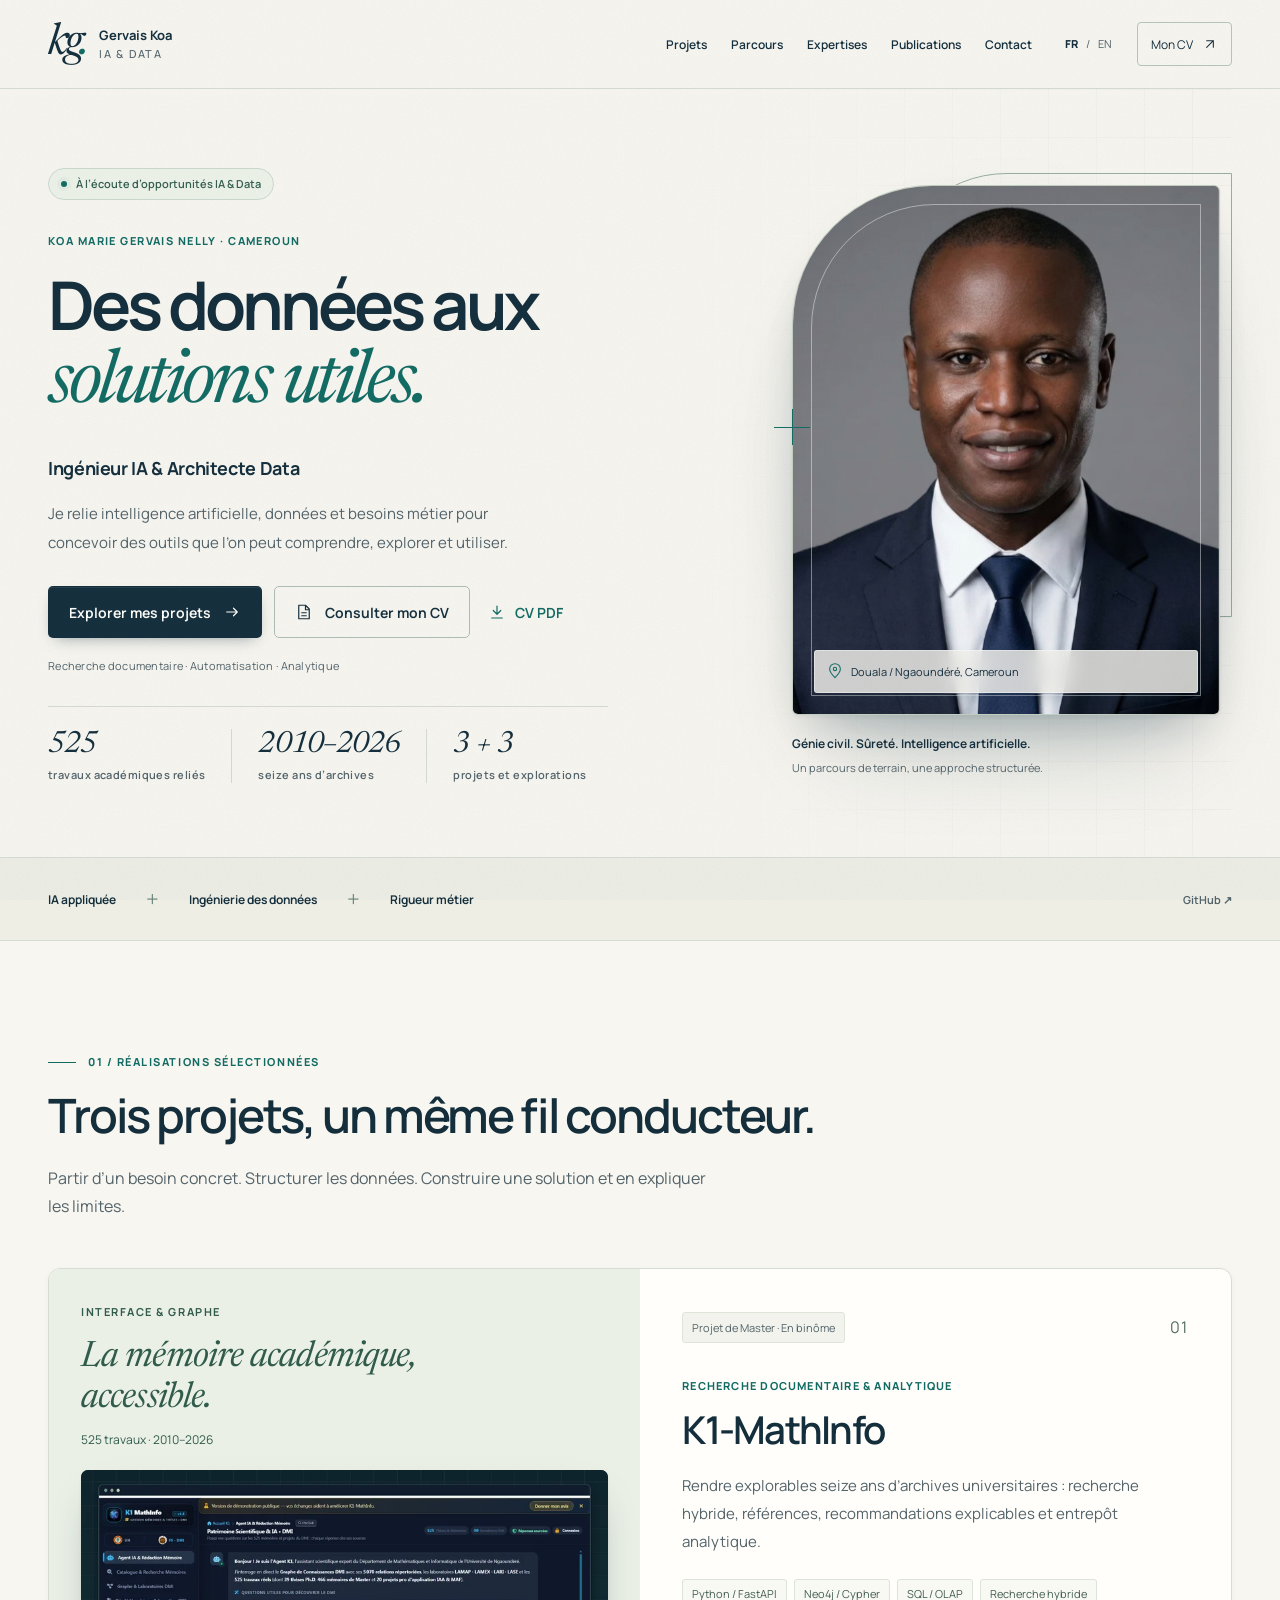
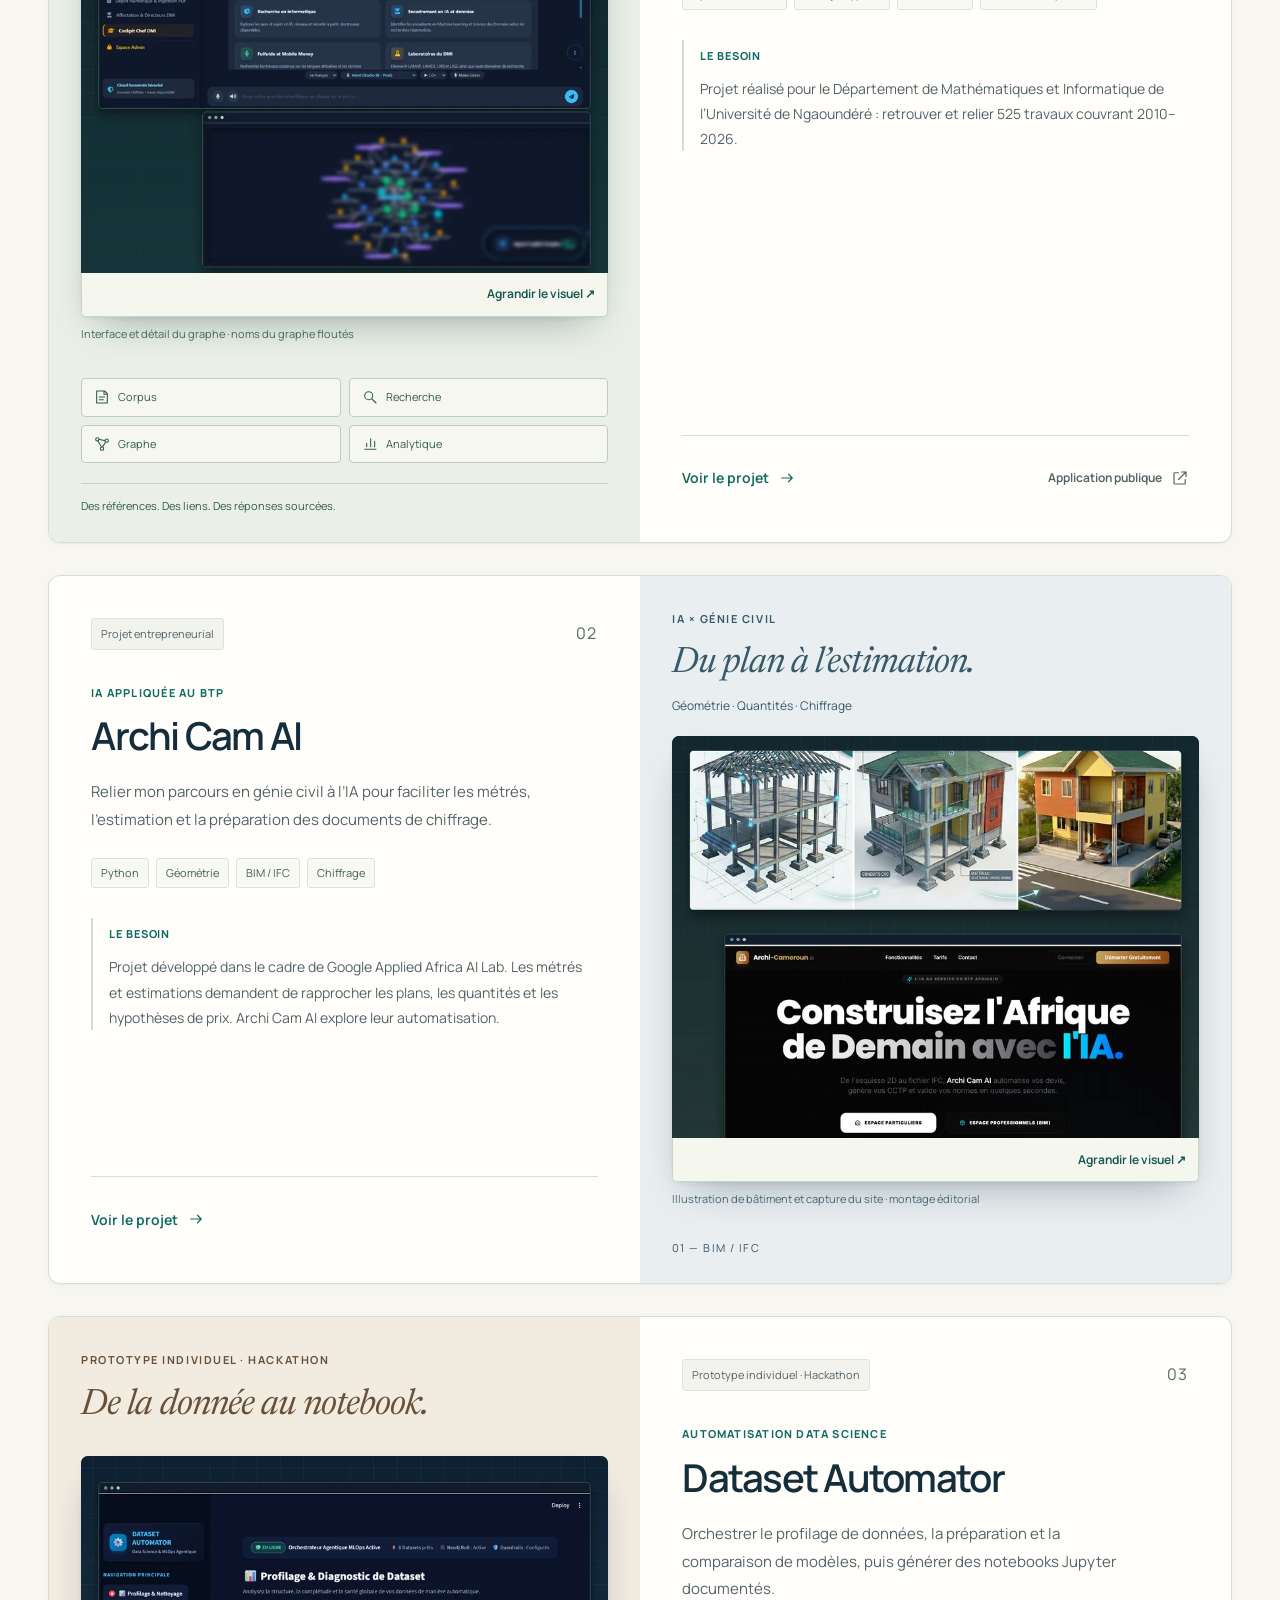
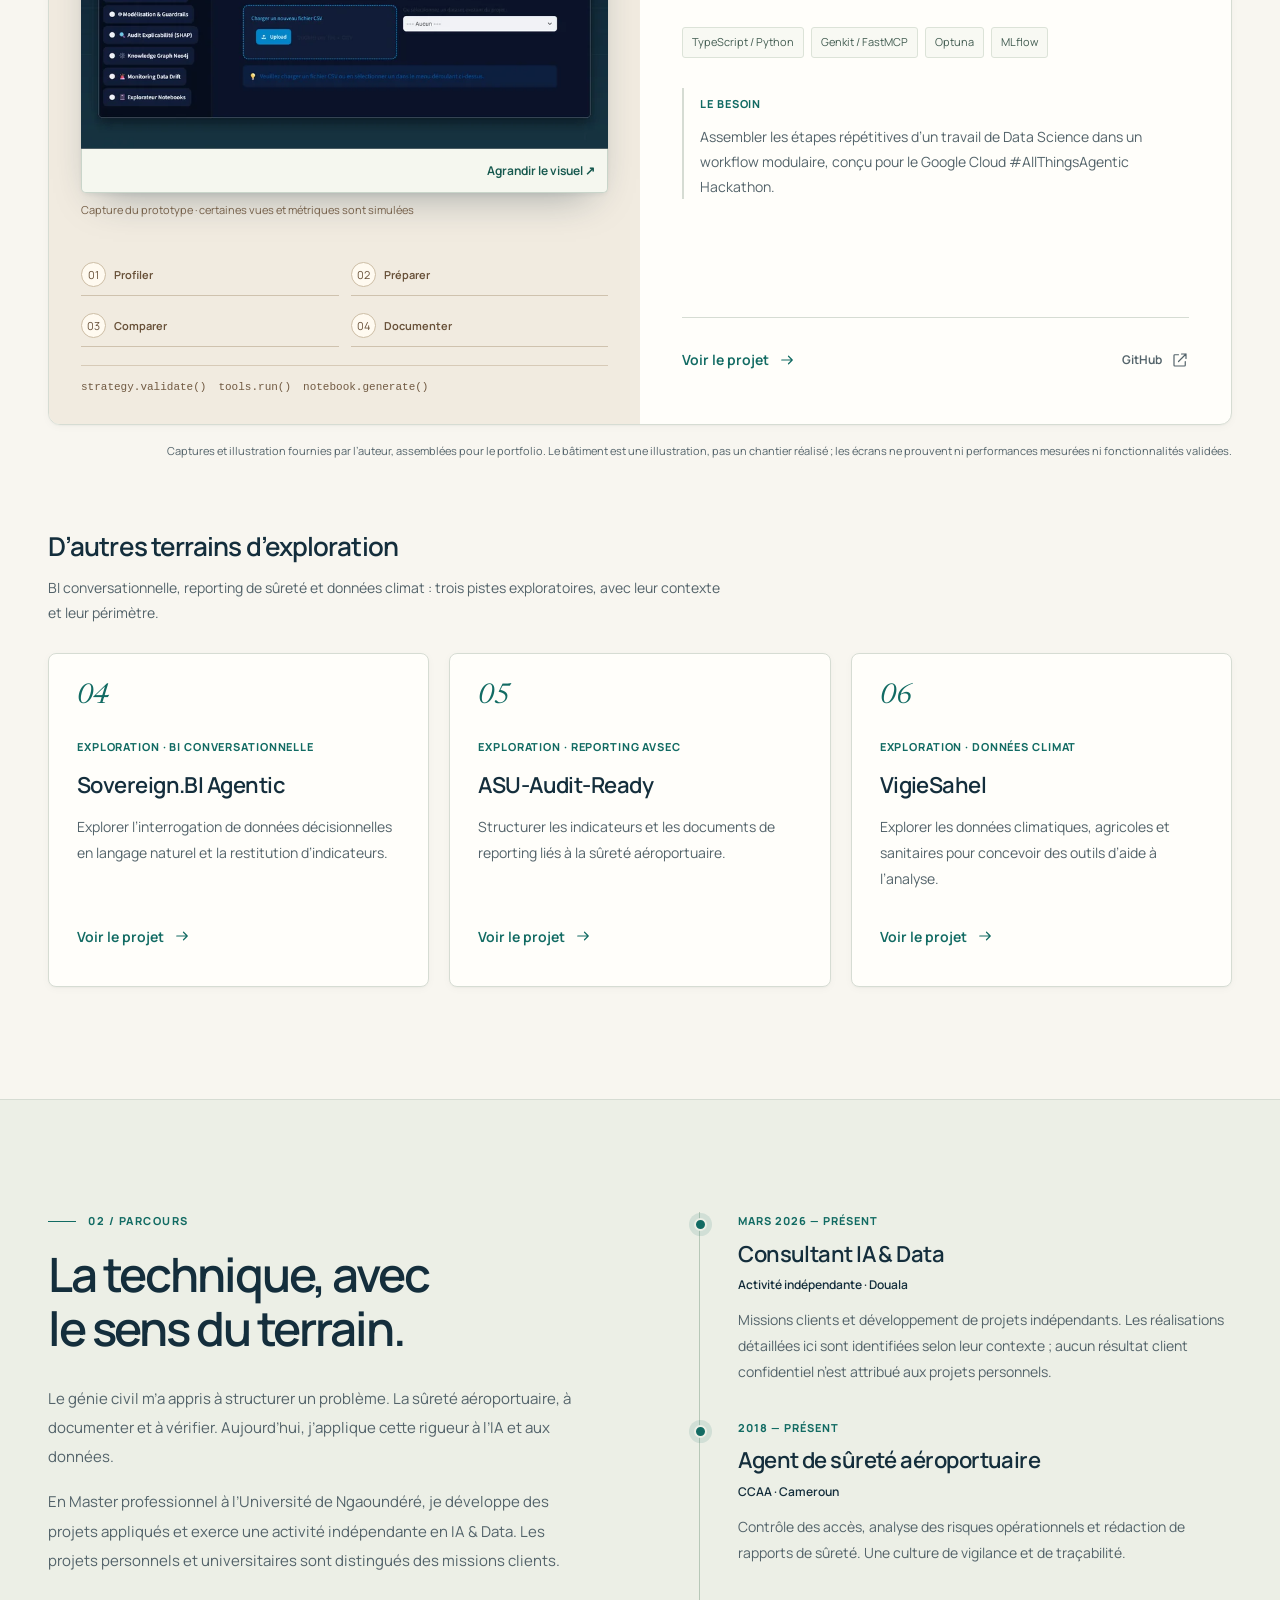
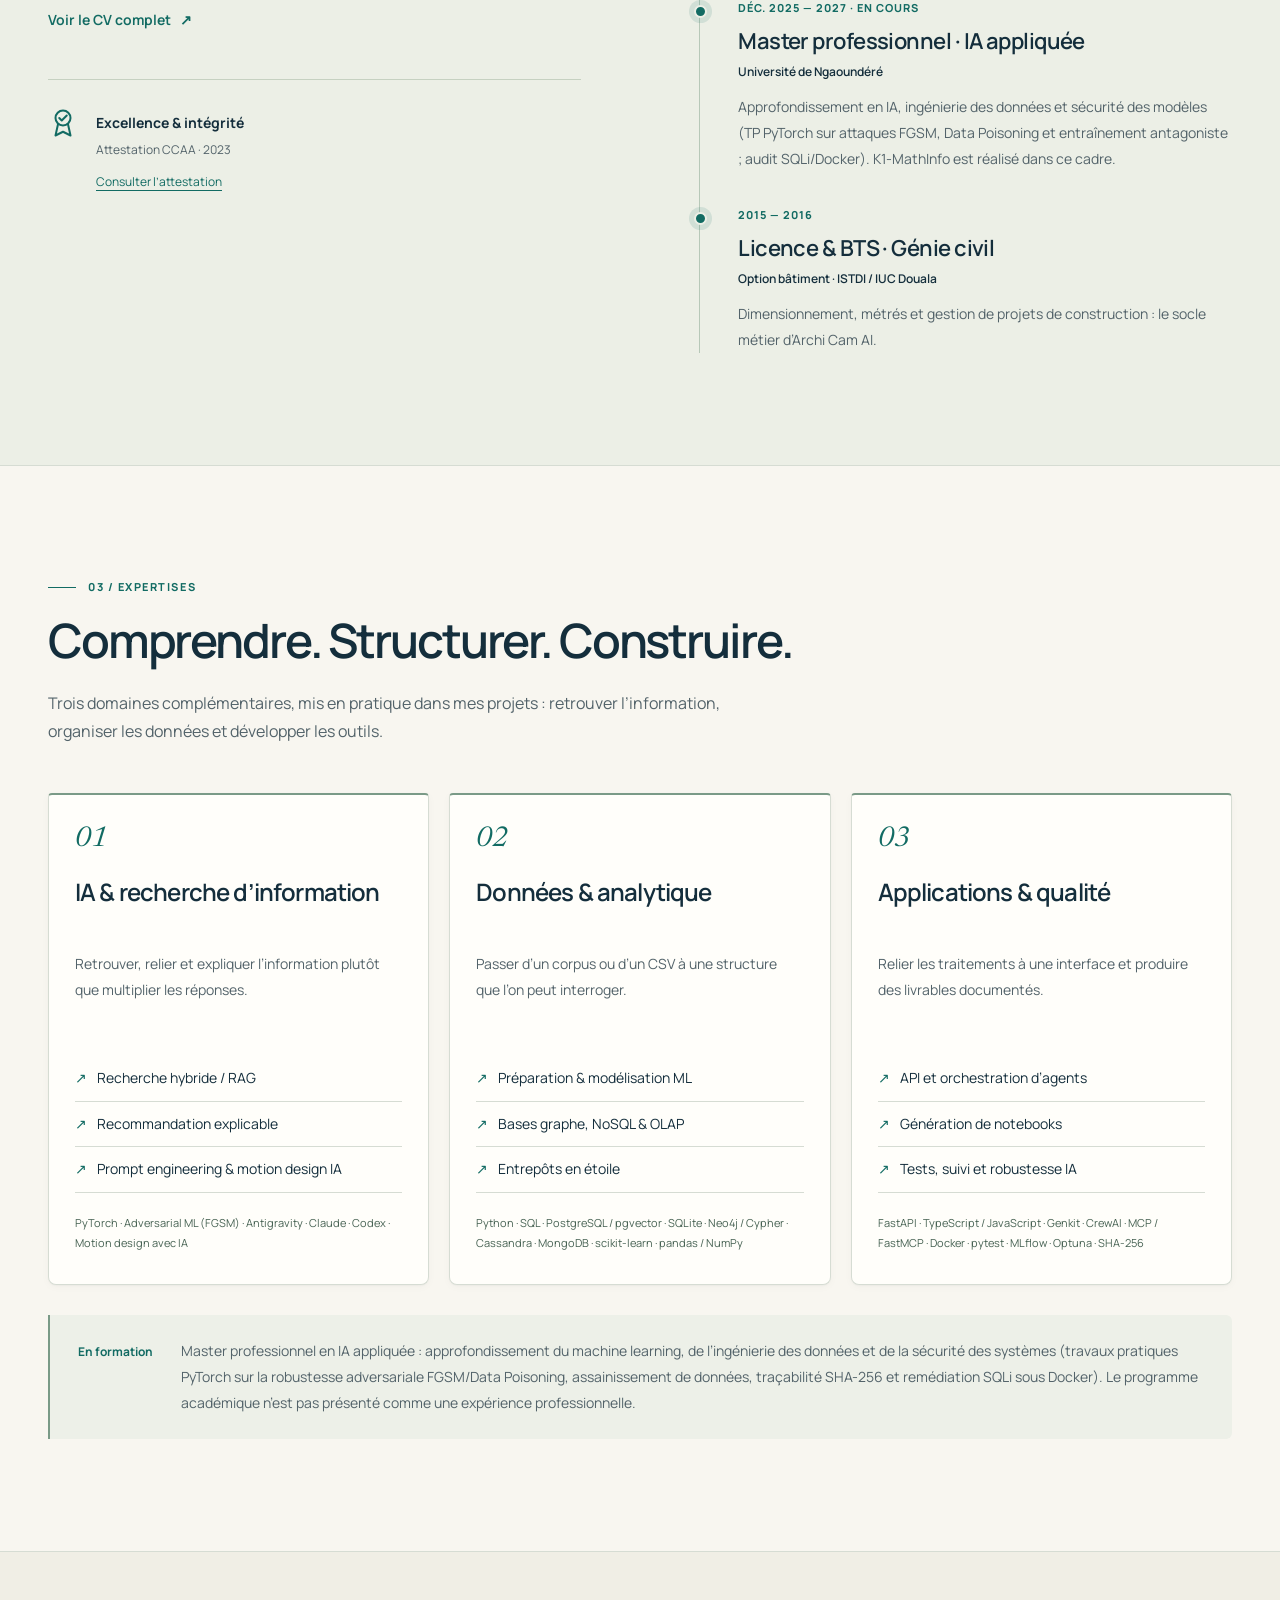
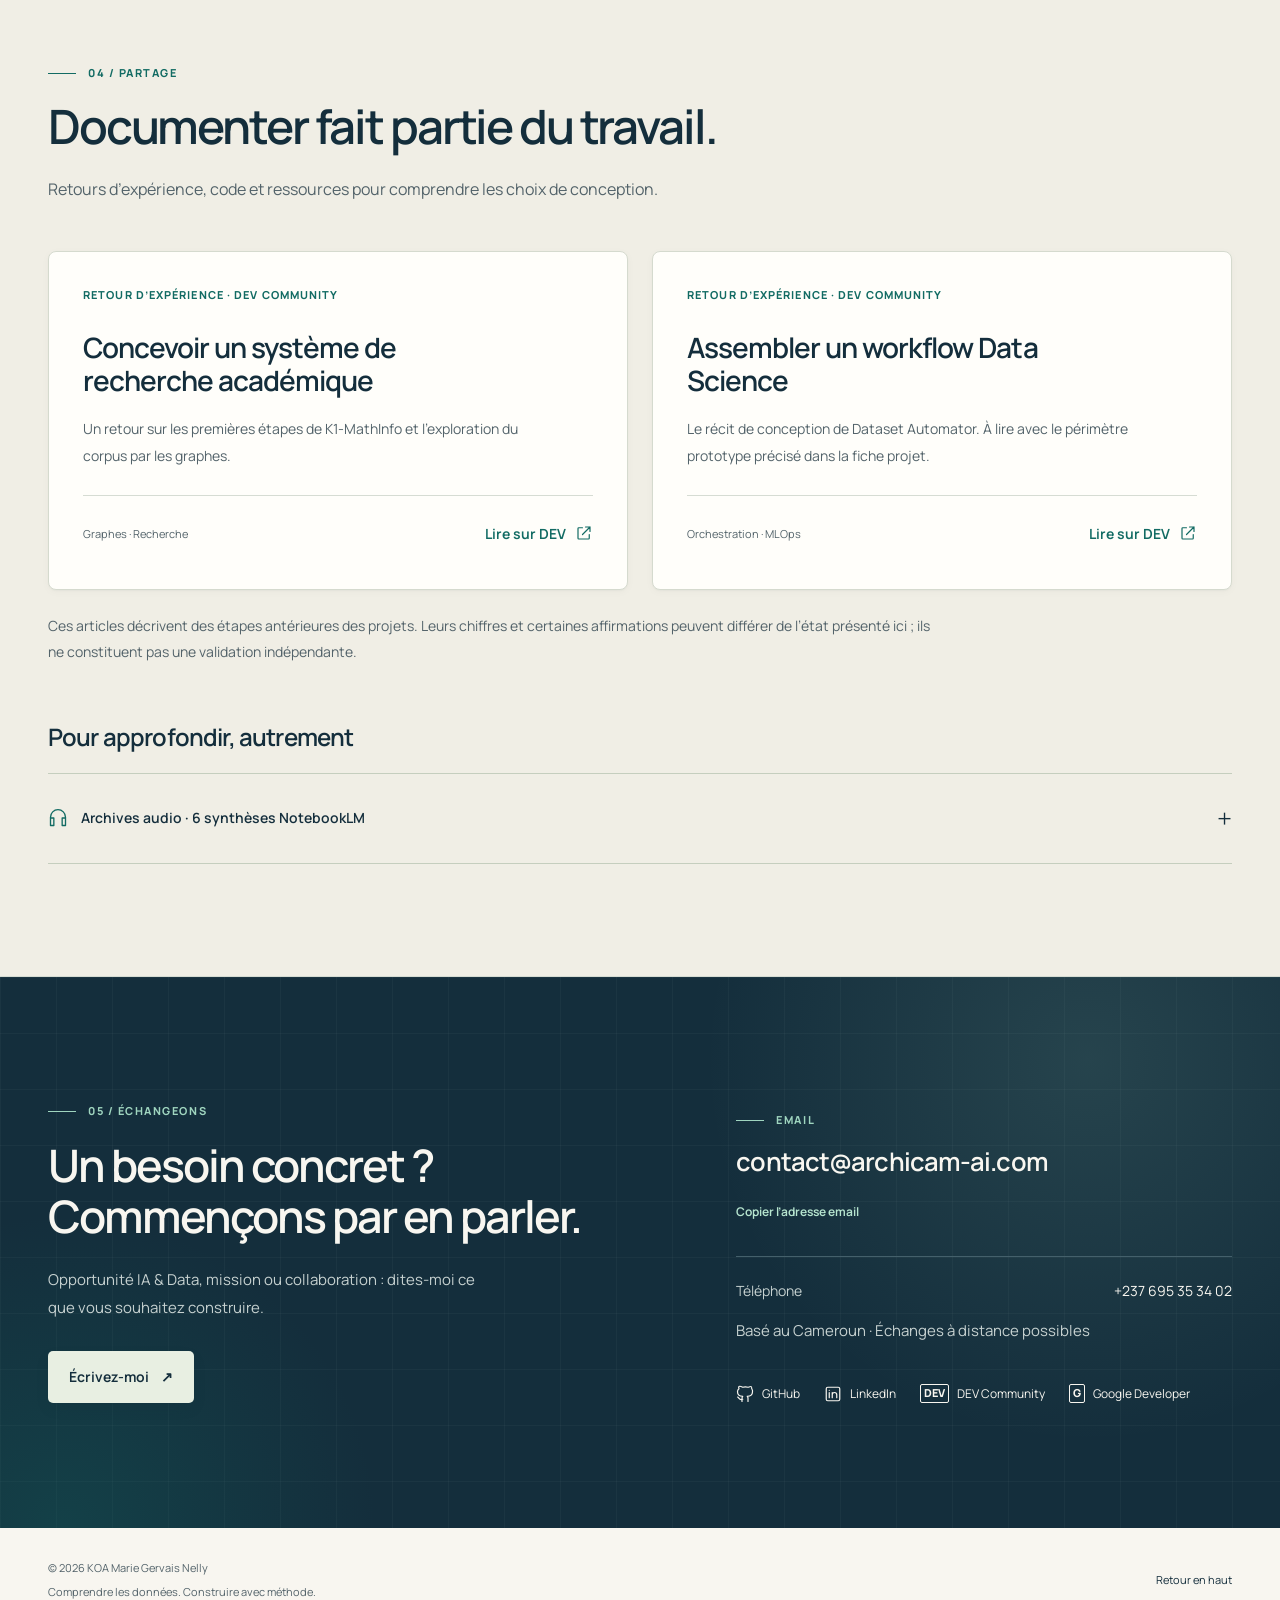
==== commit 7aa57cc9: "feat: add Google Developer Program profile link to portfolio" ====
--- a/index.html
+++ b/index.html
@@ -23,7 +23,7 @@
   <meta property="og:image:alt" content="KOA Marie Gervais Nelly — Ingénieur IA &amp; Architecte Data">
   <meta name="twitter:card" content="summary_large_image">
   <meta name="twitter:image" content="https://portfolio-gervais.vercel.app/assets/images/og-card.png">
-  <script type="application/ld+json">{"@context":"https://schema.org","@graph":[{"@type":"Person","@id":"https://portfolio-gervais.vercel.app/#person","name":"KOA Marie Gervais Nelly","alternateName":"Gervais Koa","jobTitle":"Ingénieur IA & Architecte Data","url":"https://portfolio-gervais.vercel.app/","image":"https://portfolio-gervais.vercel.app/assets/images/profile_portrait.webp","email":"mailto:contact@archicam-ai.com","address":{"@type":"PostalAddress","addressLocality":"Douala","addressCountry":"CM"},"knowsAbout":["Intelligence artificielle appliquée","Ingénierie des données","Recherche hybride / RAG","Graphes de connaissances","Neo4j","Cassandra","MongoDB","CrewAI","Python","FastAPI","SQL / OLAP","MLflow","Génie civil"],"knowsLanguage":["fr","en"],"sameAs":["https://github.com/gervais-afk","https://www.linkedin.com/in/marie-gervais-koa","https://dev.to/gervais_marie"]},{"@type":"WebSite","@id":"https://portfolio-gervais.vercel.app/#website","url":"https://portfolio-gervais.vercel.app/","name":"KOA Marie Gervais Nelly — Portfolio IA & Data","inLanguage":["fr","en"],"author":{"@id":"https://portfolio-gervais.vercel.app/#person"}}]}</script>
+  <script type="application/ld+json">{"@context":"https://schema.org","@graph":[{"@type":"Person","@id":"https://portfolio-gervais.vercel.app/#person","name":"KOA Marie Gervais Nelly","alternateName":"Gervais Koa","jobTitle":"Ingénieur IA & Architecte Data","url":"https://portfolio-gervais.vercel.app/","image":"https://portfolio-gervais.vercel.app/assets/images/profile_portrait.webp","email":"mailto:contact@archicam-ai.com","address":{"@type":"PostalAddress","addressLocality":"Douala","addressCountry":"CM"},"knowsAbout":["Intelligence artificielle appliquée","Ingénierie des données","Recherche hybride / RAG","Graphes de connaissances","Neo4j","Cassandra","MongoDB","CrewAI","Python","FastAPI","SQL / OLAP","MLflow","Génie civil"],"knowsLanguage":["fr","en"],"sameAs":["https://github.com/gervais-afk","https://www.linkedin.com/in/marie-gervais-koa","https://dev.to/gervais_marie","https://me.developers.google.com/u/113140160674270711299"]},{"@type":"WebSite","@id":"https://portfolio-gervais.vercel.app/#website","url":"https://portfolio-gervais.vercel.app/","name":"KOA Marie Gervais Nelly — Portfolio IA & Data","inLanguage":["fr","en"],"author":{"@id":"https://portfolio-gervais.vercel.app/#person"}}]}</script>
   <link rel="icon" href="assets/images/favicon.svg" type="image/svg+xml">
   <link rel="preload" href="assets/fonts/manrope-latin.woff2" as="font" type="font/woff2" crossorigin>
   <link rel="preload" href="assets/fonts/newsreader-latin-italic.woff2" as="font" type="font/woff2" crossorigin>
@@ -87,7 +87,7 @@
 <article class="article-card"><p class="eyebrow">RETOUR D’EXPÉRIENCE · DEV COMMUNITY</p><h3>Concevoir un système de recherche académique</h3><p>Un retour sur les premières étapes de K1-MathInfo et l’exploration du corpus par les graphes.</p><div class="article-bottom"><span>Graphes · Recherche</span><a class="text-link" href="https://dev.to/gervais_marie/building-a-zero-hallucination-academic-graphrag-1379-nodes-multi-agent-orchestration-local-4mfo" target="_blank" rel="noopener noreferrer">Lire sur DEV<svg aria-hidden="true" viewBox="0 0 24 24"><path d="M14 4h6v6M20 4 10 14m0-9H5a1 1 0 0 0-1 1v13a1 1 0 0 0 1 1h13a1 1 0 0 0 1-1v-5"/></svg></a></div></article><article class="article-card"><p class="eyebrow">RETOUR D’EXPÉRIENCE · DEV COMMUNITY</p><h3>Assembler un workflow Data Science</h3><p>Le récit de conception de Dataset Automator. À lire avec le périmètre prototype précisé dans la fiche projet.</p><div class="article-bottom"><span>Orchestration · MLOps</span><a class="text-link" href="https://dev.to/gervais_marie/how-i-built-a-multi-agent-mlops-control-center-with-google-tabfm-gemma-2b-eu-ai-act-38c7" target="_blank" rel="noopener noreferrer">Lire sur DEV<svg aria-hidden="true" viewBox="0 0 24 24"><path d="M14 4h6v6M20 4 10 14m0-9H5a1 1 0 0 0-1 1v13a1 1 0 0 0 1 1h13a1 1 0 0 0 1-1v-5"/></svg></a></div></article>
 <!-- /STATIC:articles --></div><p class="editorial-note" data-i18n="resources_note">Ces articles décrivent des étapes antérieures des projets. Leurs chiffres et certaines affirmations peuvent différer de l’état présenté ici ; ils ne constituent pas une validation indépendante.</p><div class="audio-archive"><h3 data-i18n="audio_title">Pour approfondir, autrement</h3><details id="audio-details"><summary><svg aria-hidden="true" viewBox="0 0 24 24"><path d="M3 14v-3a9 9 0 0 1 18 0v3M3 12h4v9H3zm14 0h4v9h-4z"/></svg><span data-i18n="audio_summary">Archives audio · 6 synthèses NotebookLM</span><span class="details-plus" aria-hidden="true">+</span></summary><div class="audio-content"><p class="archive-notice" data-i18n="audio_notice">Synthèses générées par IA, conservées comme archives éditoriales. Elles peuvent contenir des descriptions anciennes ou des affirmations non vérifiées. Ce ne sont ni des témoignages d’experts ni des preuves de performance.</p><label for="audio-select" data-i18n="audio_label">Choisir une synthèse audio</label><select id="audio-select"><option value="0">01 — Vue d’ensemble / Overview · FR</option><option value="1">02 — Architecture IA / AI architecture · FR</option><option value="2">03 — BTP &amp; Sahel / Construction &amp; Sahel · FR</option><option value="3">04 — Fonctionnement hors ligne / Offline design · FR</option><option value="4">05 — Construction &amp; Health · EN</option><option value="5">06 — Aviation Security · EN</option></select><audio id="archive-player" controls preload="none" aria-label="Synthèse audio NotebookLM"></audio><p class="audio-status" role="status"></p><p class="small-note" data-i18n="audio_language">Les pistes restent dans leur langue d’origine.</p></div></details></div></div></section>
     <section id="contact" class="section contact-section"><div class="container contact-grid"><div><p class="eyebrow" data-i18n="contact_eyebrow">05 / ÉCHANGEONS</p><h2 data-i18n="contact_title">Un besoin concret ?
-Commençons par en parler.</h2><p data-i18n="contact_desc">Opportunité IA &amp; Data, mission ou collaboration : dites-moi ce que vous souhaitez construire.</p><a class="button button-dark" href="mailto:contact@archicam-ai.com"><span data-i18n="email_me">Écrivez-moi</span><span aria-hidden="true">↗</span></a></div><div class="contact-details"><span class="eyebrow">EMAIL</span><a class="email-address" href="mailto:contact@archicam-ai.com">contact@archicam-ai.com</a><button type="button" class="text-link copy-email" data-i18n="copy_email">Copier l’adresse email</button><p id="copy-status" role="status"></p><div class="phone-row"><span data-i18n="phone">Téléphone</span><a href="tel:+237695353402">+237 695 35 34 02</a></div><p class="small-note" data-i18n="contact_local">Basé au Cameroun · Échanges à distance possibles</p><div class="social-links"><a href="https://github.com/gervais-afk" target="_blank" rel="noopener noreferrer"><svg aria-hidden="true" viewBox="0 0 24 24"><path d="M9 19c-5 2-5-3-7-3m14 6v-4a4 4 0 0 0-1-3c4 0 7-2 7-6a5 5 0 0 0-1-4c0-1 0-3-1-3-2 0-3 1-4 1a14 14 0 0 0-7 0C7 2 5 1 4 2s0 3 0 3a5 5 0 0 0-2 4c0 4 3 6 7 6-1 1-1 2-1 3v4"/></svg>GitHub</a><a href="https://www.linkedin.com/in/marie-gervais-koa" target="_blank" rel="noopener noreferrer"><svg aria-hidden="true" viewBox="0 0 24 24"><rect x="3" y="3" width="18" height="18" rx="2"/><path d="M7 10v7m4 0v-7m0 3c0-4 6-4 6 0v4M7 7v.1"/></svg>LinkedIn</a><a href="https://dev.to/gervais_marie" target="_blank" rel="noopener noreferrer"><span class="dev-mark" aria-hidden="true">DEV</span>DEV Community</a></div></div></div></section>
+Commençons par en parler.</h2><p data-i18n="contact_desc">Opportunité IA &amp; Data, mission ou collaboration : dites-moi ce que vous souhaitez construire.</p><a class="button button-dark" href="mailto:contact@archicam-ai.com"><span data-i18n="email_me">Écrivez-moi</span><span aria-hidden="true">↗</span></a></div><div class="contact-details"><span class="eyebrow">EMAIL</span><a class="email-address" href="mailto:contact@archicam-ai.com">contact@archicam-ai.com</a><button type="button" class="text-link copy-email" data-i18n="copy_email">Copier l’adresse email</button><p id="copy-status" role="status"></p><div class="phone-row"><span data-i18n="phone">Téléphone</span><a href="tel:+237695353402">+237 695 35 34 02</a></div><p class="small-note" data-i18n="contact_local">Basé au Cameroun · Échanges à distance possibles</p><div class="social-links"><a href="https://github.com/gervais-afk" target="_blank" rel="noopener noreferrer"><svg aria-hidden="true" viewBox="0 0 24 24"><path d="M9 19c-5 2-5-3-7-3m14 6v-4a4 4 0 0 0-1-3c4 0 7-2 7-6a5 5 0 0 0-1-4c0-1 0-3-1-3-2 0-3 1-4 1a14 14 0 0 0-7 0C7 2 5 1 4 2s0 3 0 3a5 5 0 0 0-2 4c0 4 3 6 7 6-1 1-1 2-1 3v4"/></svg>GitHub</a><a href="https://www.linkedin.com/in/marie-gervais-koa" target="_blank" rel="noopener noreferrer"><svg aria-hidden="true" viewBox="0 0 24 24"><rect x="3" y="3" width="18" height="18" rx="2"/><path d="M7 10v7m4 0v-7m0 3c0-4 6-4 6 0v4M7 7v.1"/></svg>LinkedIn</a><a href="https://dev.to/gervais_marie" target="_blank" rel="noopener noreferrer"><span class="dev-mark" aria-hidden="true">DEV</span>DEV Community</a><a href="https://me.developers.google.com/u/113140160674270711299" target="_blank" rel="noopener noreferrer"><span class="dev-mark" aria-hidden="true">G</span>Google Developer</a></div></div></div></section>
   </main>
   <footer class="container site-footer"><p>© <span id="year">2026</span> KOA Marie Gervais Nelly<span class="footer-note" data-i18n="footer_note">Comprendre les données. Construire avec méthode.</span></p><a href="#home" data-i18n="back_top">Retour en haut</a></footer>
   <dialog id="project-dialog" aria-labelledby="project-dialog-title"><div class="dialog-bar"><span>PORTFOLIO / <span id="dialog-index">01</span></span><span class="dialog-tools"><button type="button" class="dialog-share"><svg aria-hidden="true" viewBox="0 0 24 24"><path d="M10 14a5 5 0 0 0 7 0l3-3a5 5 0 0 0-7-7l-1 1m2 5a5 5 0 0 0-7 0l-3 3a5 5 0 0 0 7 7l1-1"/></svg><span data-i18n="copy_link">Copier le lien</span></button><button type="button" class="dialog-close" aria-label="Fermer la fiche projet"><svg aria-hidden="true" viewBox="0 0 24 24"><path d="m6 6 12 12M6 18 18 6"/></svg></button></span><span class="sr-only" id="share-status" role="status"></span></div><div id="project-dialog-content"></div></dialog>
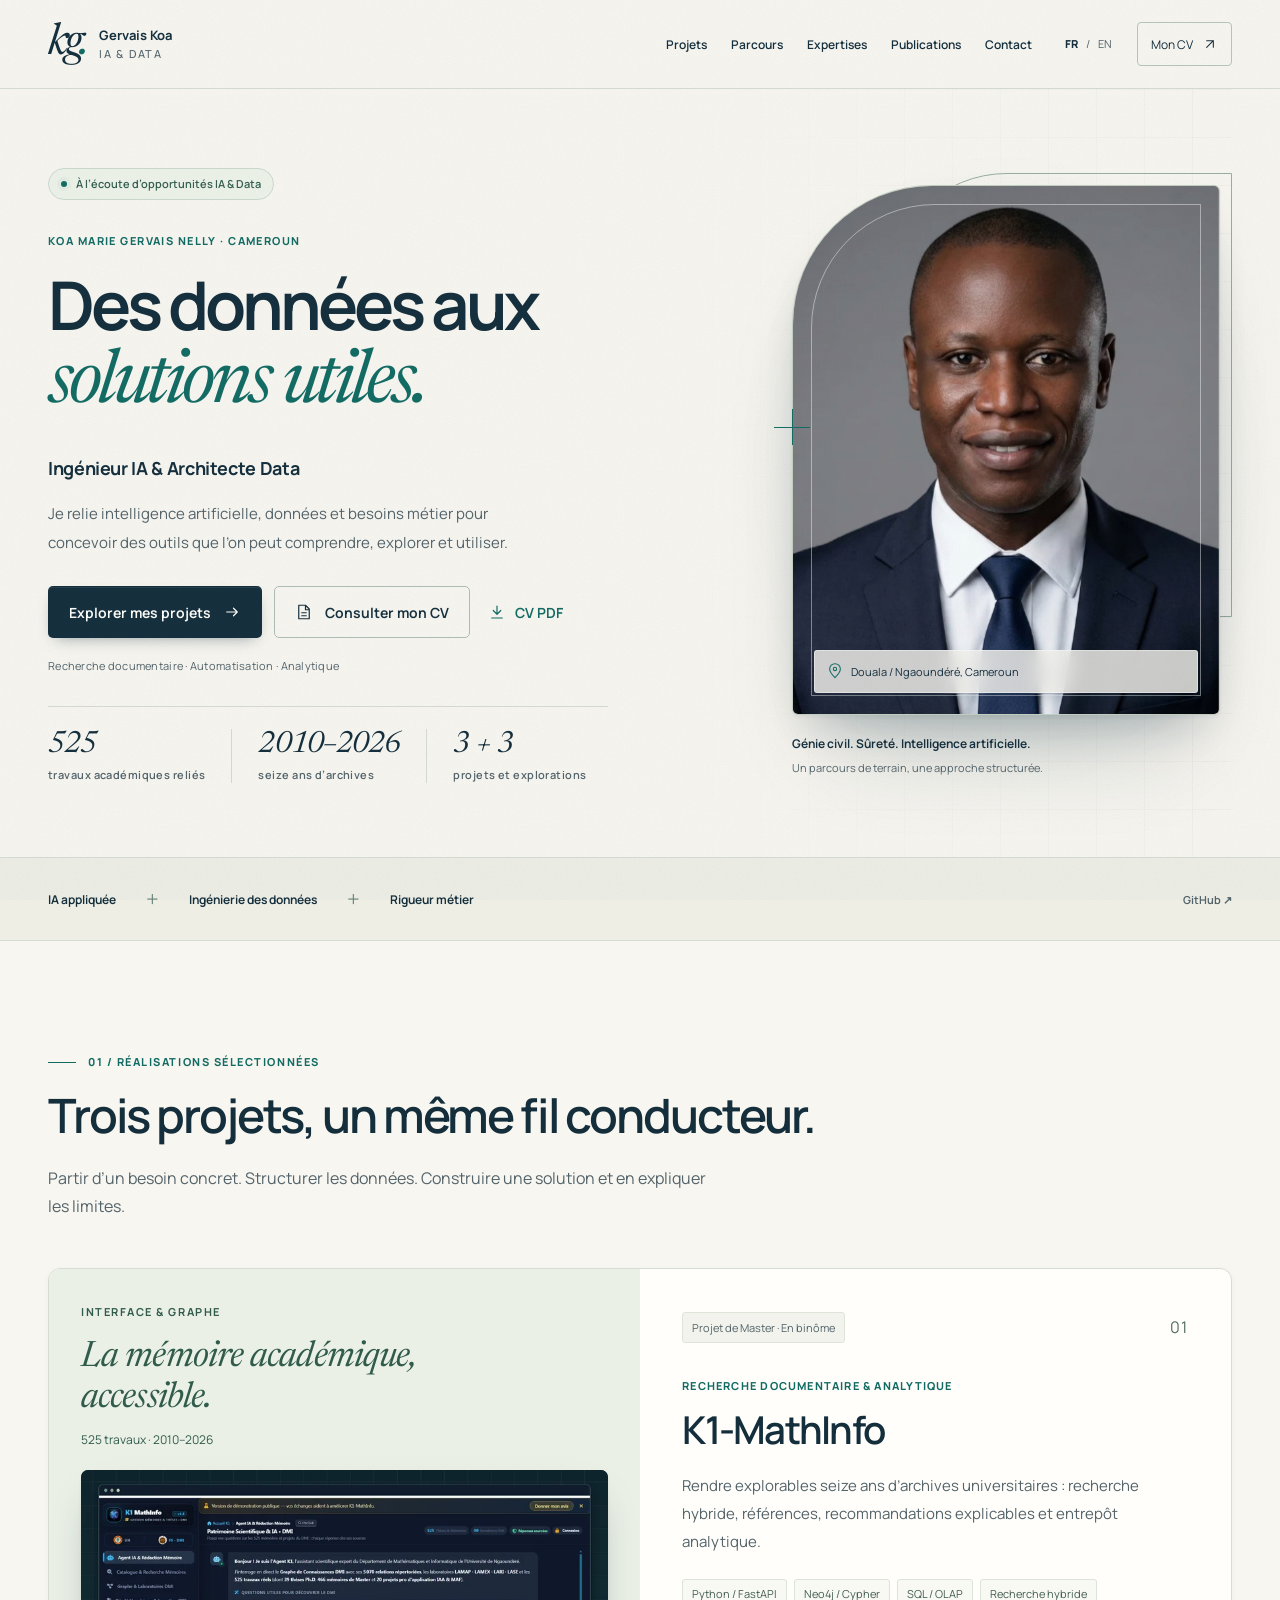
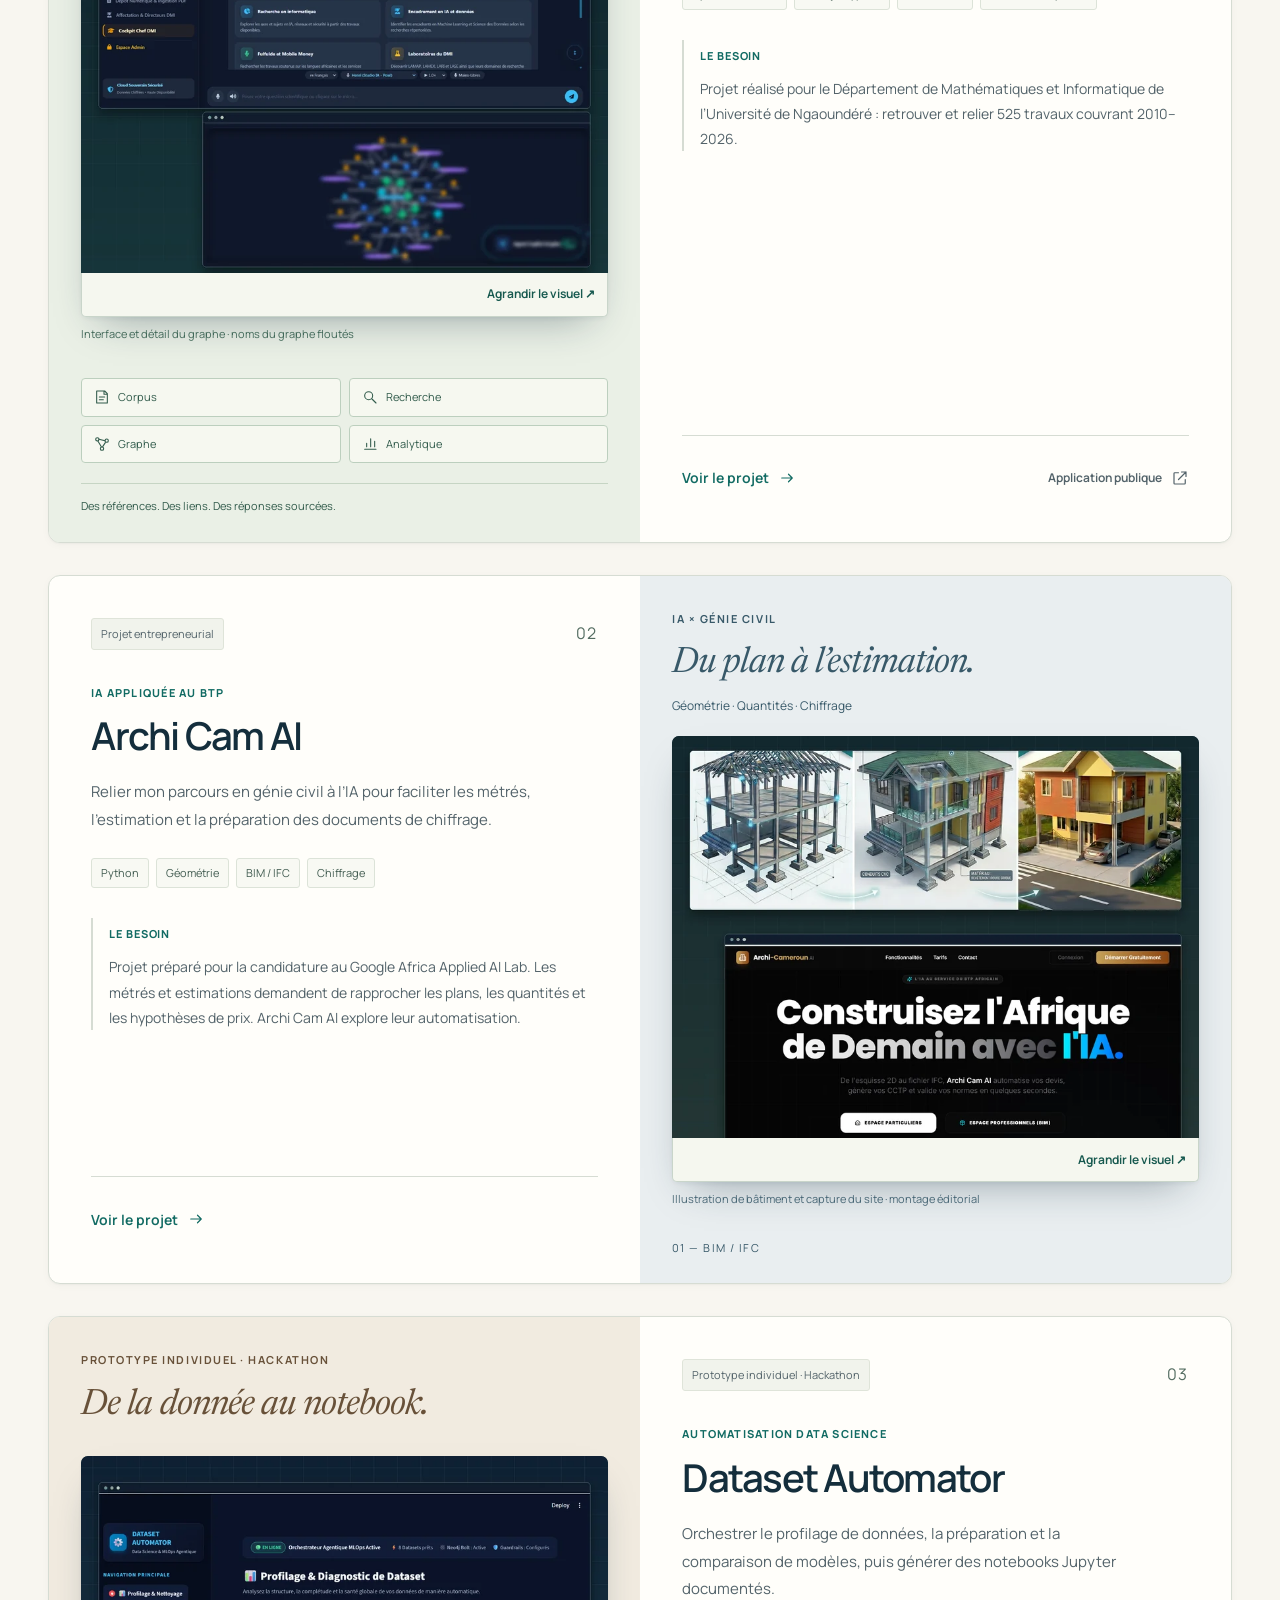
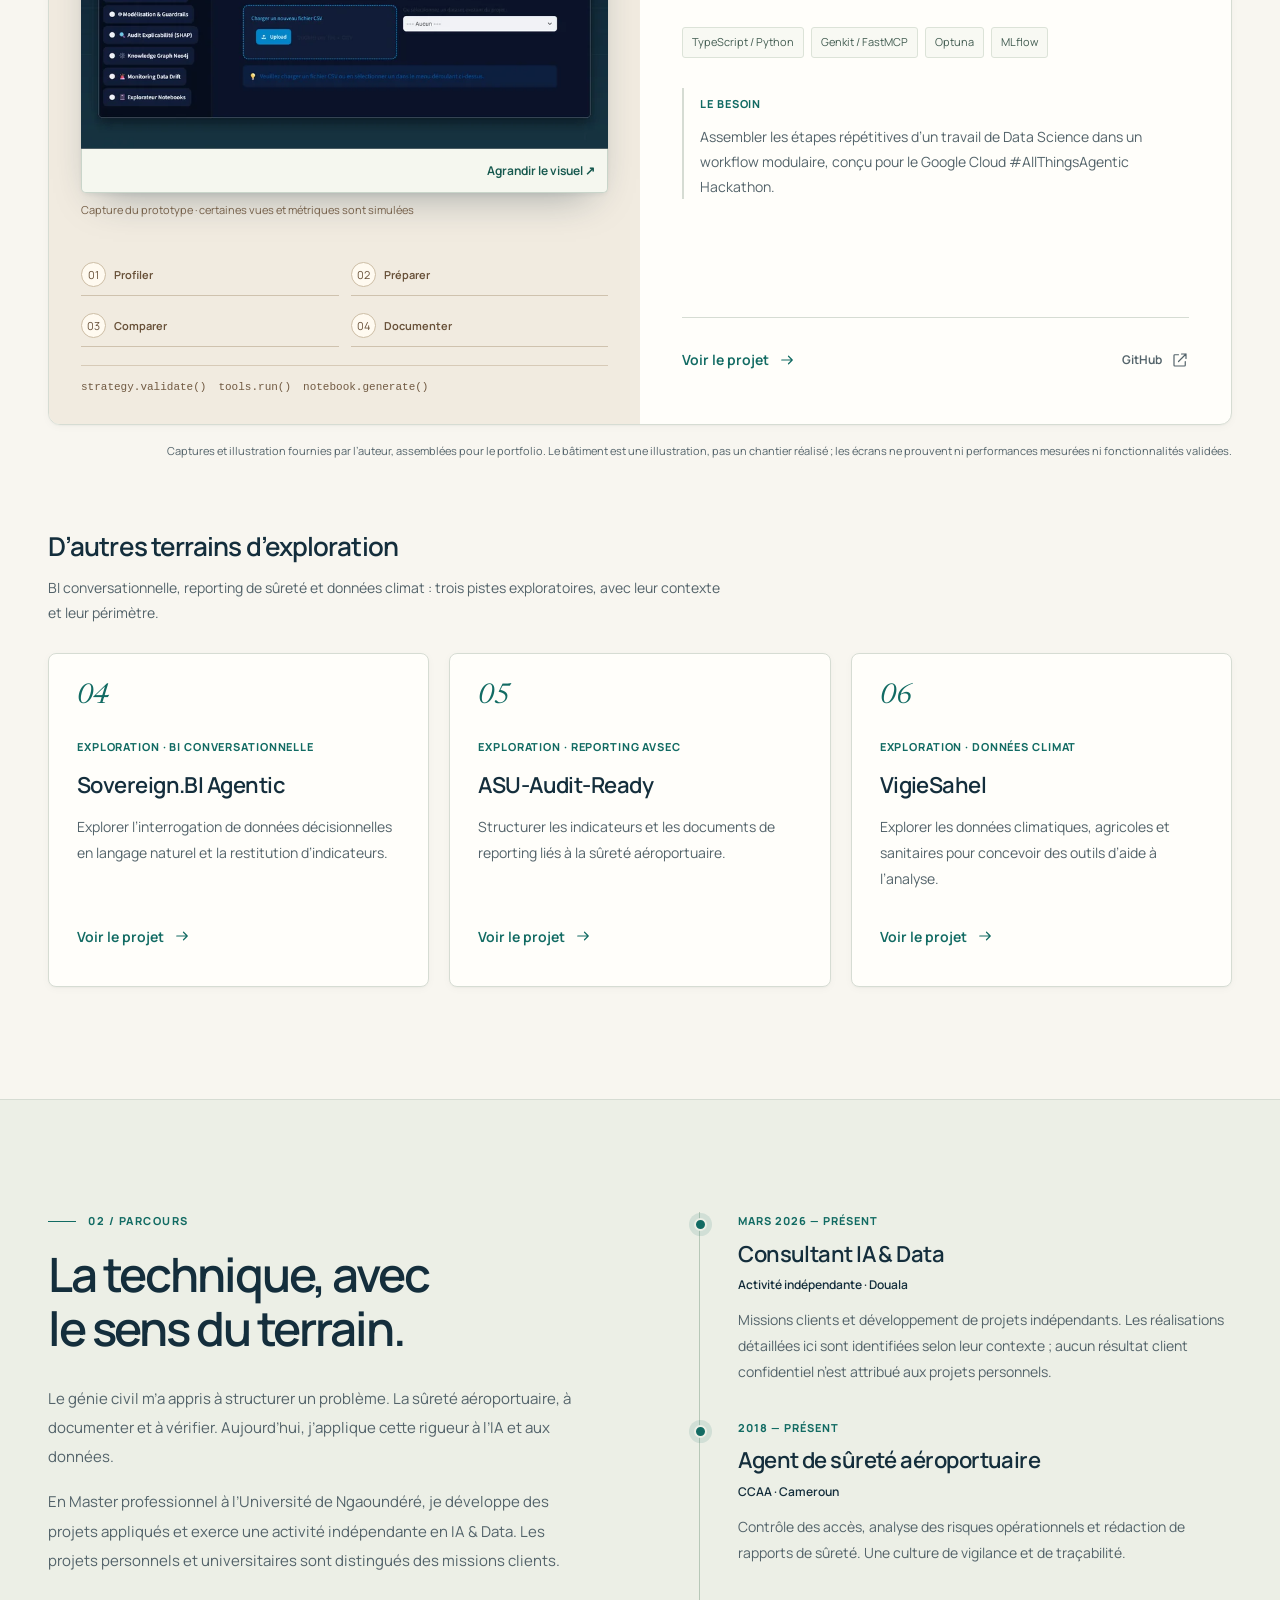
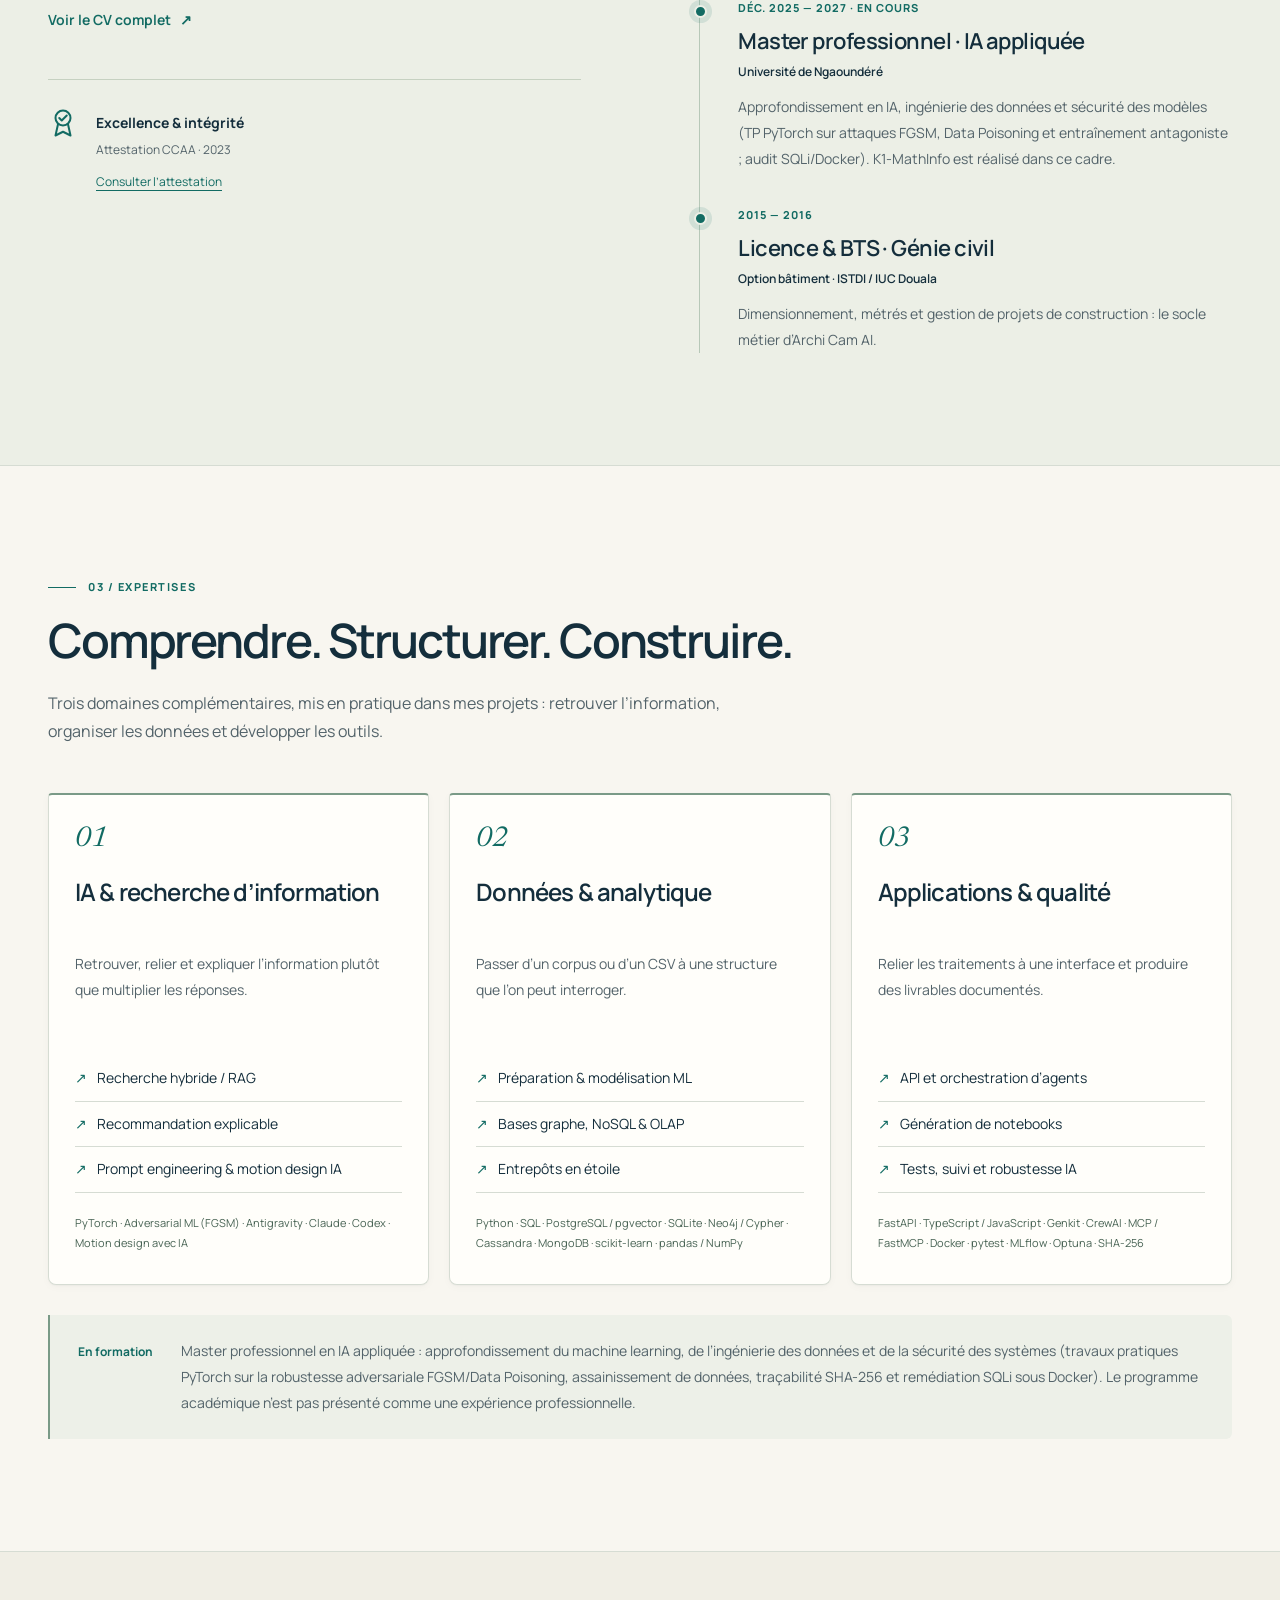
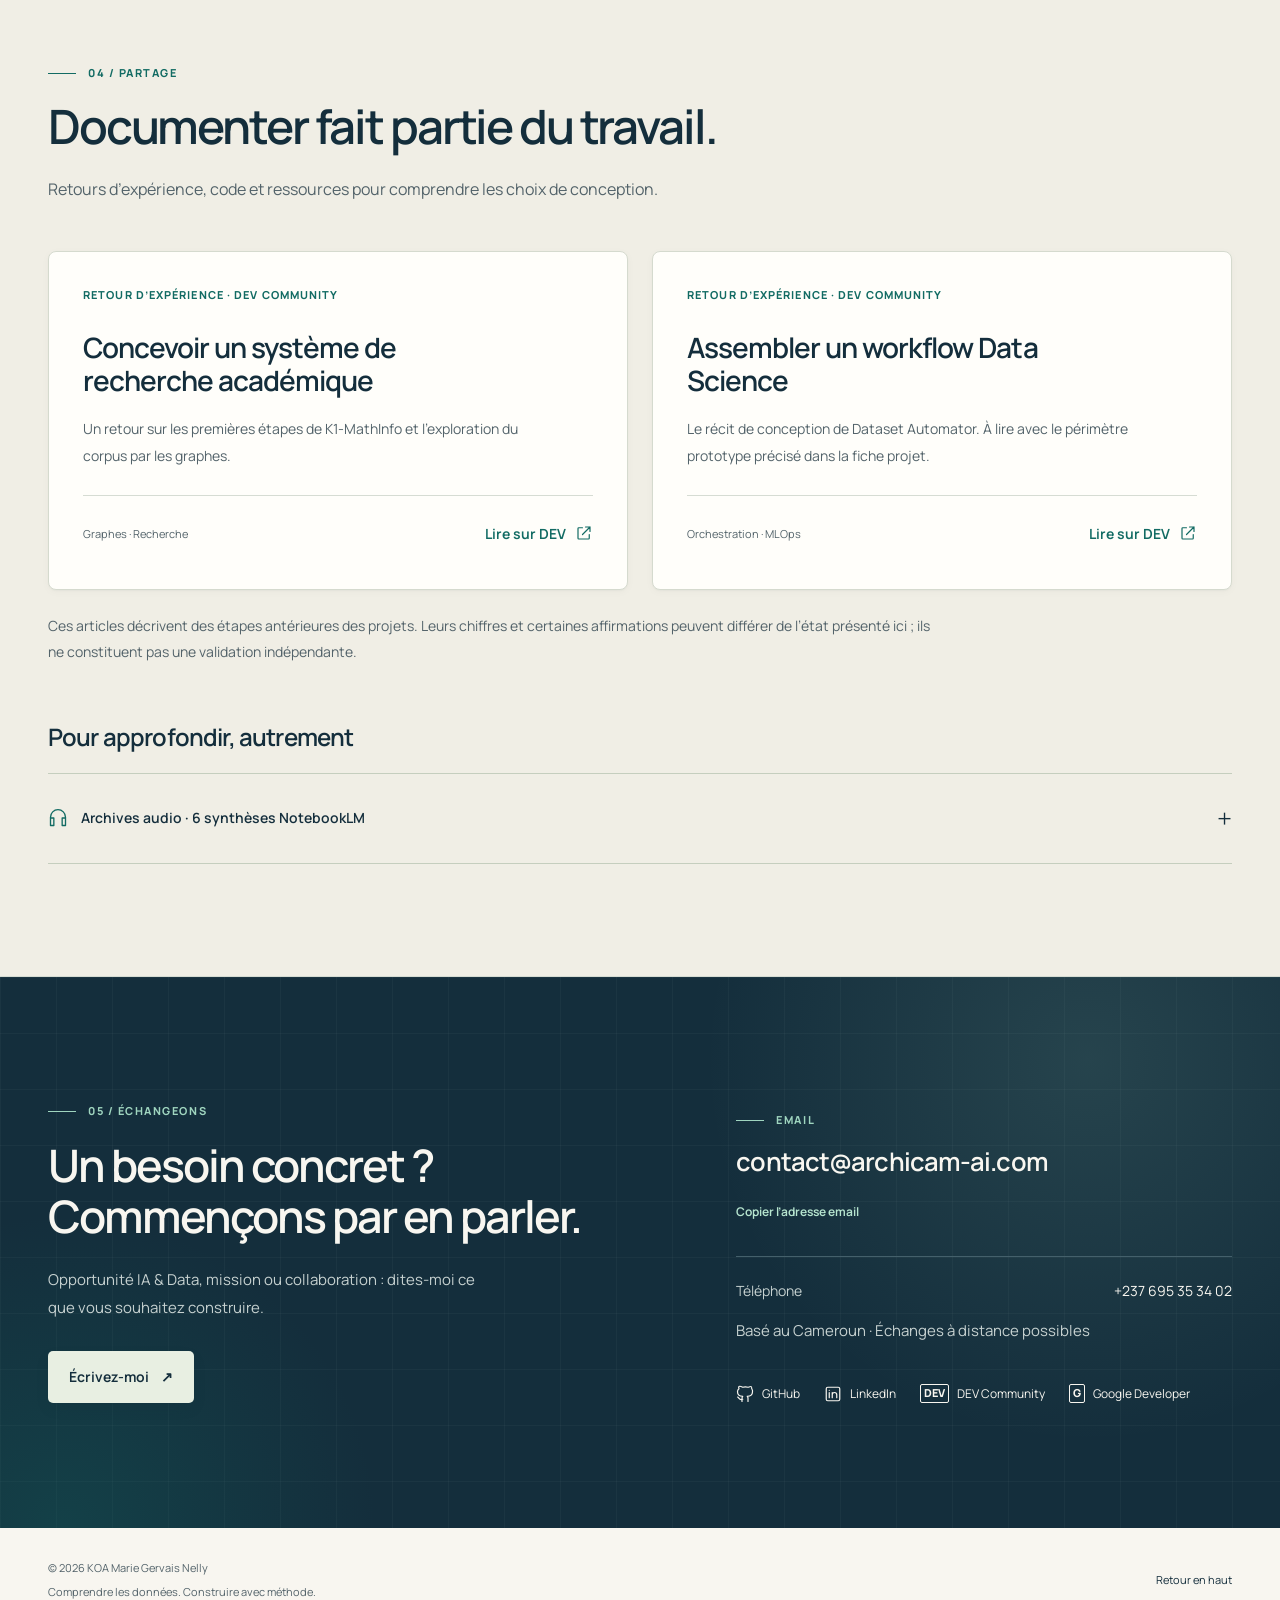
==== commit 709ae578: "chore: clarify Archi Cam AI context for Google Africa Applied AI Lab application" ====
--- a/index.html
+++ b/index.html
@@ -29,7 +29,7 @@
   <link rel="preload" href="assets/fonts/newsreader-latin-italic.woff2" as="font" type="font/woff2" crossorigin>
   <link rel="stylesheet" href="style.css?v=295025f3f0">
   <noscript><style>.project-open,.language-switch,.menu-toggle,.copy-email{display:none!important}@media(max-width:800px){.header-inner{height:auto;flex-wrap:wrap;padding-block:12px}#main-nav{display:flex;position:static;order:3;flex-basis:100%;flex-wrap:wrap;flex-direction:row;gap:2px 18px;padding:0;border:0;box-shadow:none}#main-nav a{font-size:12px}}</style></noscript>
-  <script src="translations.js?v=82c22dc147" defer></script>
+  <script src="translations.js?v=7585e38f94" defer></script>
   <script src="renderers.js?v=45a76fed81" defer></script>
   <script src="app.js?v=d227b0b1d8" defer></script>
 </head>
@@ -65,7 +65,7 @@
 <div class="project-meta"><span>Projet de Master · En binôme</span><span class="project-number">01</span></div><p class="eyebrow project-category">Recherche documentaire &amp; analytique</p><h3>K1-MathInfo</h3><p class="project-description">Rendre explorables seize ans d’archives universitaires : recherche hybride, références, recommandations explicables et entrepôt analytique.</p><ul class="tags" aria-label="Technologies"><li>Python / FastAPI</li><li>Neo4j / Cypher</li><li>SQL / OLAP</li><li>Recherche hybride</li></ul><div class="project-context"><span class="eyebrow">Le besoin</span><p>Projet réalisé pour le Département de Mathématiques et Informatique de l’Université de Ngaoundéré : retrouver et relier 525 travaux couvrant 2010–2026.</p></div><div class="project-actions"><button type="button" class="text-link project-open" data-project="k1"><span>Voir le projet</span><span class="sr-only"> — K1-MathInfo</span><svg aria-hidden="true" viewBox="0 0 24 24"><path d="M5 12h14m-5-5 5 5-5 5"/></svg></button><a class="text-link" href="https://k1.archicam-ai.com" target="_blank" rel="noopener noreferrer">Application publique<svg aria-hidden="true" viewBox="0 0 24 24"><path d="M14 4h6v6M20 4 10 14m0-9H5a1 1 0 0 0-1 1v13a1 1 0 0 0 1 1h13a1 1 0 0 0 1-1v-5"/></svg></a></div>
 <!-- /STATIC:project-k1 --></div></article>
         <article class="project-card project-archi"><div class="project-visual archi-visual"><p class="visual-label" data-i18n="archi_visual_label">IA × GÉNIE CIVIL</p><p class="visual-title" data-i18n="archi_visual_title">Du plan à l’estimation.</p><p class="visual-sub" data-i18n="archi_visual_sub">Géométrie · Quantités · Chiffrage</p><a class="project-art-link" href="assets/images/projects/archi-composition-1440.webp" target="_blank" rel="noopener noreferrer"><span class="art-frame"><img class="project-art" src="assets/images/projects/archi-composition-800.webp" srcset="assets/images/projects/archi-composition-800.webp 800w, assets/images/projects/archi-composition-1440.webp 1440w" sizes="(max-width: 800px) 90vw, 42vw" width="1440" height="1100" alt="" loading="lazy" decoding="async"></span><span class="media-open" data-i18n="view_visual">Agrandir le visuel ↗</span></a><p class="art-caption" data-i18n="archi_media_note">Illustration de bâtiment et capture du site · montage éditorial</p><svg class="building-diagram" aria-hidden="true" viewBox="0 0 440 230"><g fill="none" stroke="currentColor" stroke-width="1.2"><path opacity=".18" d="m20 160 200-100 200 100-200 100ZM20 130l200-100 200 100M70 185V75m300 110V75M120 210V50m200 160V50"/><path d="m110 157 115 57 118-59V67L226 12 110 70ZM110 70l115 57 118-60M225 127v87M110 99l115 58 118-60M110 128l115 58 118-60M148 89v88m38-69v87m78-87v88m40-107v89"/><path opacity=".55" d="m74 181 151 74 152-76M75 171v20m302-22v20M357 65l28-14m-28 103 28-14m-13-82v89"/></g></svg><span class="drawing-label" aria-hidden="true">01 — BIM / IFC</span></div><div class="project-copy" id="project-archi"><!-- STATIC:project-archi -->
-<div class="project-meta"><span>Projet entrepreneurial</span><span class="project-number">02</span></div><p class="eyebrow project-category">IA appliquée au BTP</p><h3>Archi Cam AI</h3><p class="project-description">Relier mon parcours en génie civil à l’IA pour faciliter les métrés, l’estimation et la préparation des documents de chiffrage.</p><ul class="tags" aria-label="Technologies"><li>Python</li><li>Géométrie</li><li>BIM / IFC</li><li>Chiffrage</li></ul><div class="project-context"><span class="eyebrow">Le besoin</span><p>Projet développé dans le cadre de Google Applied Africa AI Lab. Les métrés et estimations demandent de rapprocher les plans, les quantités et les hypothèses de prix. Archi Cam AI explore leur automatisation.</p></div><div class="project-actions"><button type="button" class="text-link project-open" data-project="archi"><span>Voir le projet</span><span class="sr-only"> — Archi Cam AI</span><svg aria-hidden="true" viewBox="0 0 24 24"><path d="M5 12h14m-5-5 5 5-5 5"/></svg></button></div>
+<div class="project-meta"><span>Projet entrepreneurial</span><span class="project-number">02</span></div><p class="eyebrow project-category">IA appliquée au BTP</p><h3>Archi Cam AI</h3><p class="project-description">Relier mon parcours en génie civil à l’IA pour faciliter les métrés, l’estimation et la préparation des documents de chiffrage.</p><ul class="tags" aria-label="Technologies"><li>Python</li><li>Géométrie</li><li>BIM / IFC</li><li>Chiffrage</li></ul><div class="project-context"><span class="eyebrow">Le besoin</span><p>Projet préparé pour la candidature au Google Africa Applied AI Lab. Les métrés et estimations demandent de rapprocher les plans, les quantités et les hypothèses de prix. Archi Cam AI explore leur automatisation.</p></div><div class="project-actions"><button type="button" class="text-link project-open" data-project="archi"><span>Voir le projet</span><span class="sr-only"> — Archi Cam AI</span><svg aria-hidden="true" viewBox="0 0 24 24"><path d="M5 12h14m-5-5 5 5-5 5"/></svg></button></div>
 <!-- /STATIC:project-archi --></div></article>
         <article class="project-card project-dataset"><div class="project-visual dataset-visual"><p class="visual-label" data-i18n="dataset_visual_label">PROTOTYPE INDIVIDUEL · HACKATHON</p><p class="visual-title" data-i18n="dataset_visual_title">De la donnée au notebook.</p><a class="project-art-link" href="assets/images/projects/dataset-composition-1440.webp" target="_blank" rel="noopener noreferrer"><span class="art-frame"><img class="project-art" src="assets/images/projects/dataset-composition-800.webp" srcset="assets/images/projects/dataset-composition-800.webp 800w, assets/images/projects/dataset-composition-1440.webp 1440w" sizes="(max-width: 800px) 90vw, 42vw" width="1440" height="800" alt="" loading="lazy" decoding="async"></span><span class="media-open" data-i18n="view_visual">Agrandir le visuel ↗</span></a><p class="art-caption" data-i18n="dataset_media_note">Capture du prototype · certaines vues et métriques sont simulées</p><div class="pipeline" aria-hidden="true"><div><span>01</span><strong data-i18n="dataset_step1">Profiler</strong><i></i></div><div><span>02</span><strong data-i18n="dataset_step2">Préparer</strong><i></i></div><div><span>03</span><strong data-i18n="dataset_step3">Comparer</strong><i></i></div><div><span>04</span><strong data-i18n="dataset_step4">Documenter</strong></div></div><div class="code-note" aria-hidden="true"><span>strategy.validate()</span><span>tools.run()</span><span>notebook.generate()</span></div></div><div class="project-copy" id="project-dataset"><!-- STATIC:project-dataset -->
 <div class="project-meta"><span>Prototype individuel · Hackathon</span><span class="project-number">03</span></div><p class="eyebrow project-category">Automatisation Data Science</p><h3>Dataset Automator</h3><p class="project-description">Orchestrer le profilage de données, la préparation et la comparaison de modèles, puis générer des notebooks Jupyter documentés.</p><ul class="tags" aria-label="Technologies"><li>TypeScript / Python</li><li>Genkit / FastMCP</li><li>Optuna</li><li>MLflow</li></ul><div class="project-context"><span class="eyebrow">Le besoin</span><p>Assembler les étapes répétitives d’un travail de Data Science dans un workflow modulaire, conçu pour le Google Cloud #AllThingsAgentic Hackathon.</p></div><div class="project-actions"><button type="button" class="text-link project-open" data-project="dataset"><span>Voir le projet</span><span class="sr-only"> — Dataset Automator</span><svg aria-hidden="true" viewBox="0 0 24 24"><path d="M5 12h14m-5-5 5 5-5 5"/></svg></button><a class="text-link" href="https://github.com/gervais-afk/notebooks-factory" target="_blank" rel="noopener noreferrer">GitHub<svg aria-hidden="true" viewBox="0 0 24 24"><path d="M14 4h6v6M20 4 10 14m0-9H5a1 1 0 0 0-1 1v13a1 1 0 0 0 1 1h13a1 1 0 0 0 1-1v-5"/></svg></a></div>
